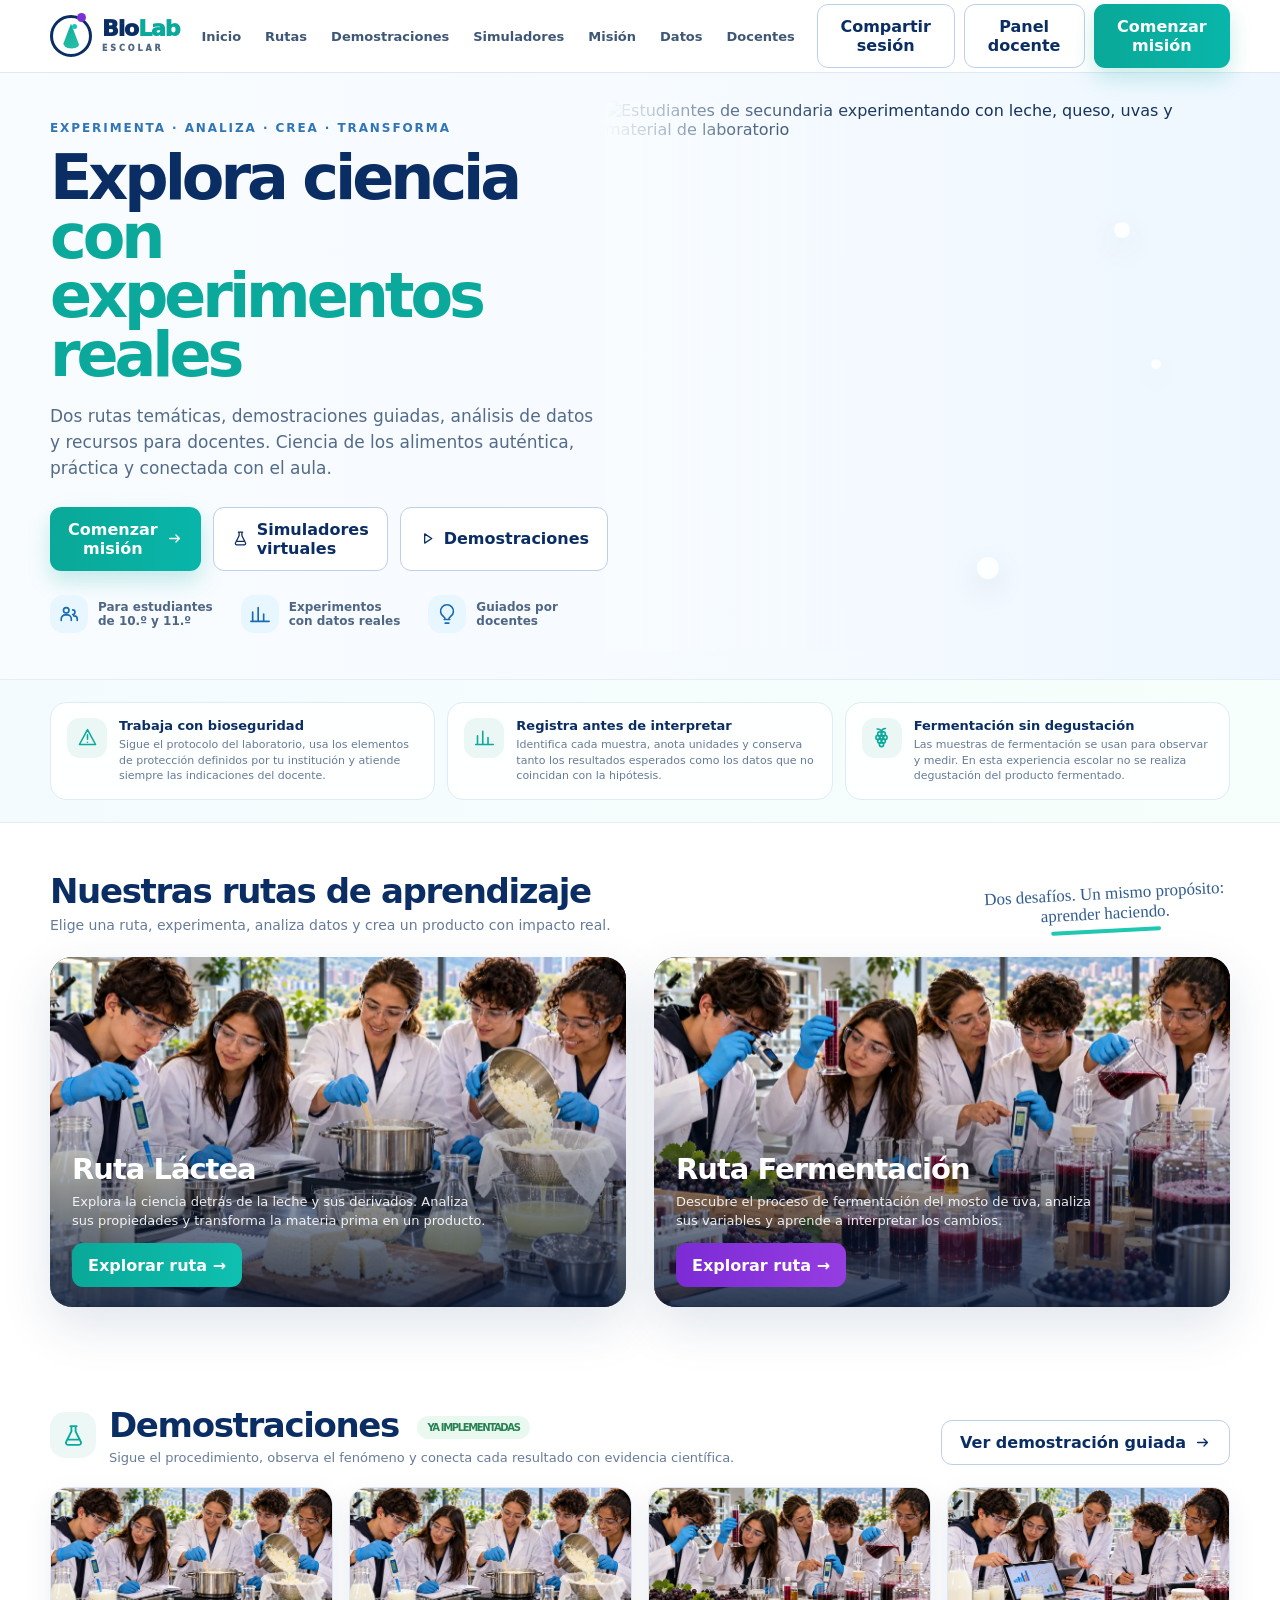
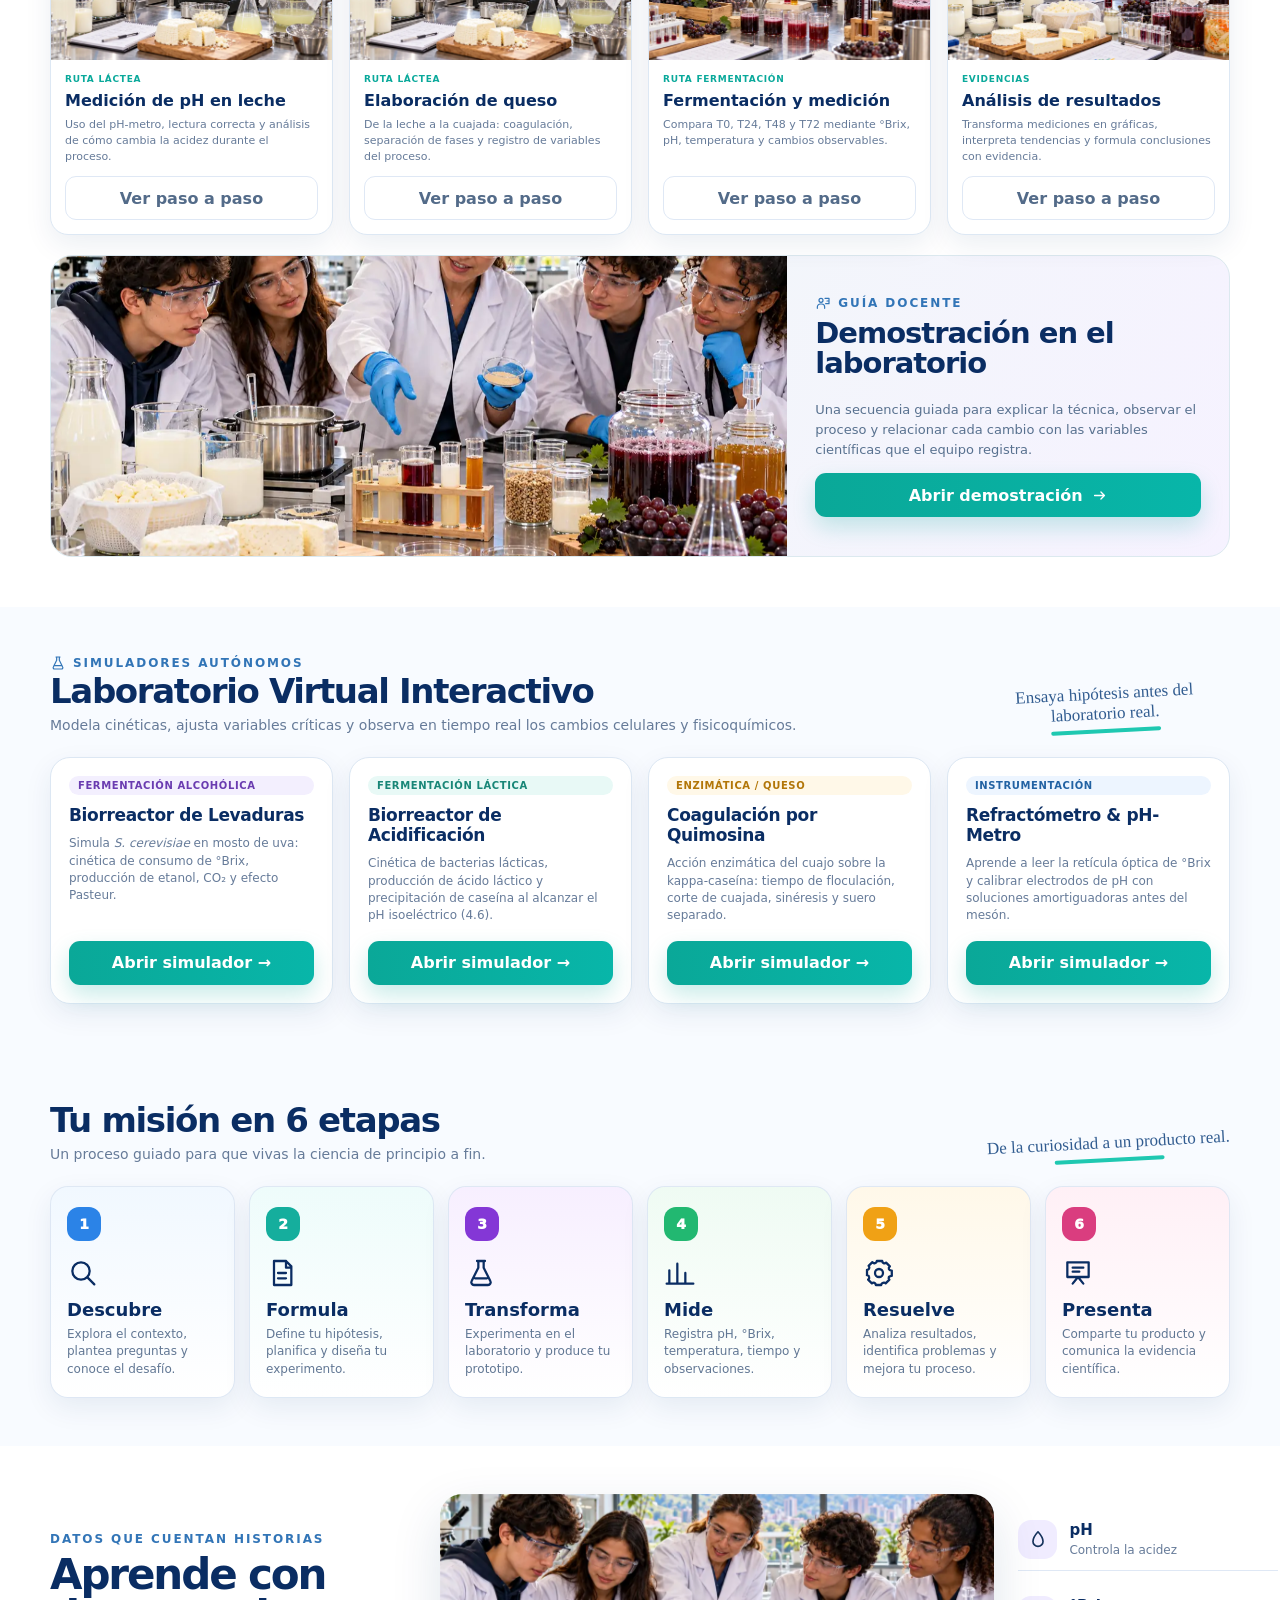
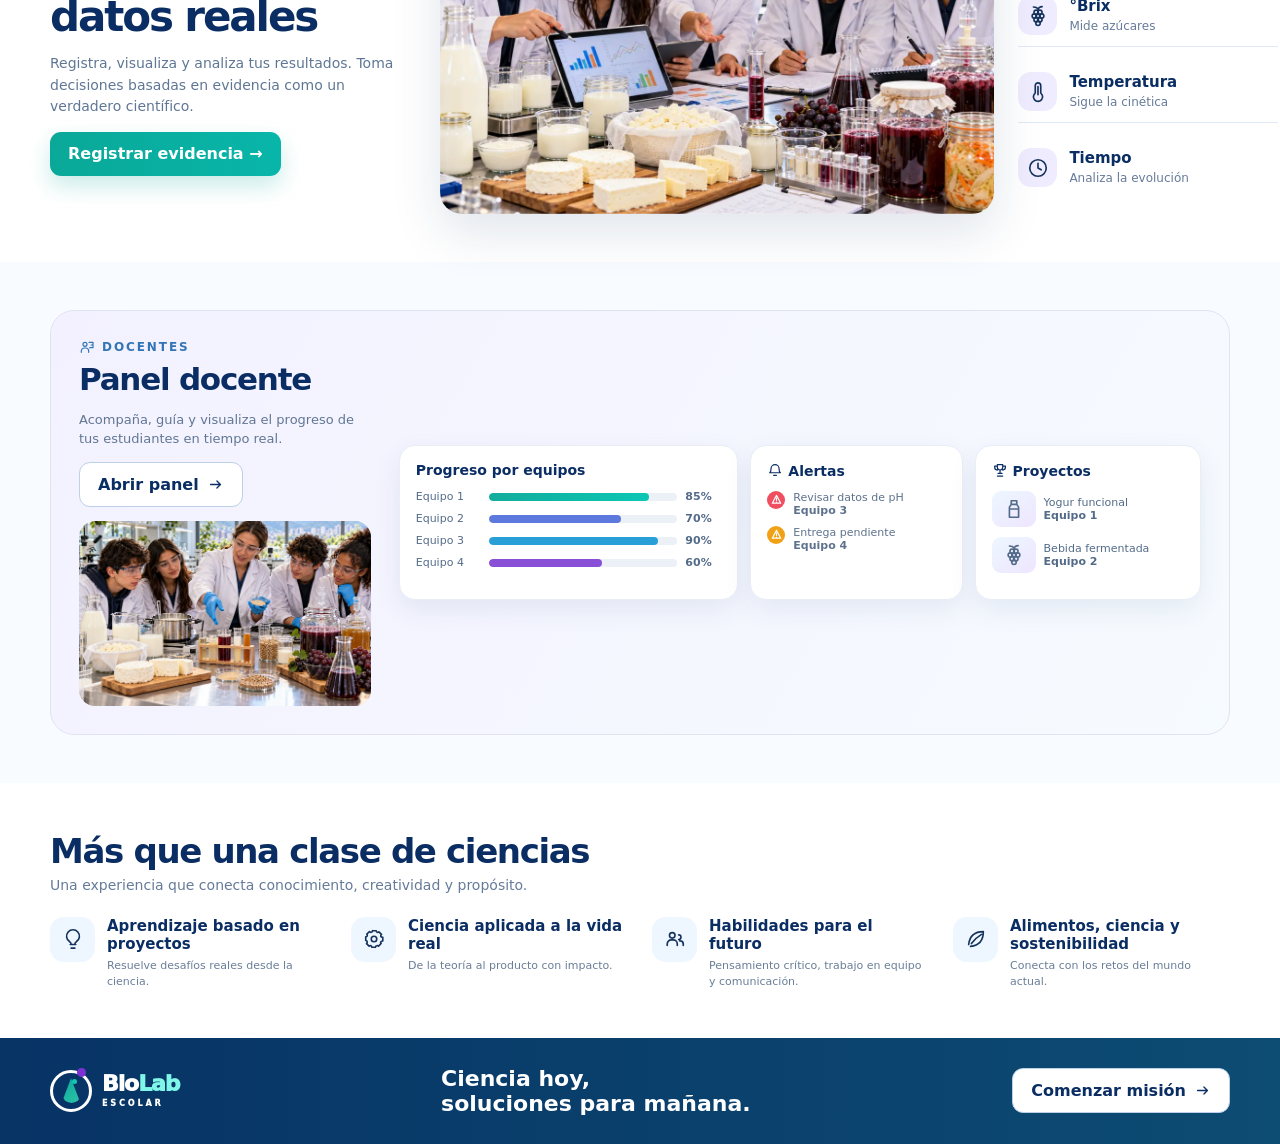
==== index.html @ ca744c04 "fix(reliability): add offline-first fallback, dynamic sync config, and relative asset paths" ====
<!doctype html><html lang="es"><head><meta charset="utf-8" /><meta name="viewport" content="width=device-width,initial-scale=1,viewport-fit=cover" /><meta name="theme-color" content="#ffffff" /><title>BioLab Escolar</title><meta name="description" content="Laboratorio escolar interactivo de ciencia de alimentos para estudiantes de 10.º y 11.º: experimenta, mide, interpreta y presenta evidencia científica."><link rel="canonical" href="https://biolab-xi.vercel.app/"><meta property="og:title" content="BioLab Escolar"><meta property="og:description" content="Convierte ciencia en producto con rutas prácticas de transformación láctea y fermentación."><meta property="og:type" content="website"><meta property="og:url" content="https://biolab-xi.vercel.app/"><meta name="apple-mobile-web-app-capable" content="yes" /><meta name="apple-mobile-web-app-status-bar-style" content="default" /><meta name="apple-mobile-web-app-title" content="BioLab Escolar" /><link rel="icon" type="image/svg+xml" href="[data-uri]" /><style>:root{--navy:#0a2d63;--blue:#1f7eea;--teal:#0aa99b;--teal2:#14c6b7;--purple:#7b32d5;--purple2:#9c4dea;--green:#1fb875;--yellow:#f2a900;--coral:#f45e69;--pink:#df3d82;--ink:#15335c;--muted:#667b99;--line:#dfe8f5;--bg:#f8fbff;--white:#fff;--shadow:0 18px 50px rgba(17,54,99,.13);--soft:0 10px 28px rgba(17,54,99,.08);}*{box-sizing:border-box}html{scroll-behavior:smooth;background:#fff}body{margin:0;font-family:Inter,ui-sans-serif,system-ui,-apple-system,BlinkMacSystemFont,"Segoe UI",sans-serif;color:var(--ink);background:#fff}button,input,textarea,select{font:inherit}button,a{cursor:pointer}.wrap{width:min(1180px,calc(100% - 34px));margin:auto}.hidden{display:none!important}.header{position:sticky;top:0;z-index:50;background:rgba(255,255,255,.93);backdrop-filter:blur(18px);border-bottom:1px solid rgba(220,231,244,.9)}.headerin{height:72px;display:flex;align-items:center;justify-content:space-between;gap:22px}.brand{display:flex;align-items:center;gap:10px;text-decoration:none}.mark{width:42px;height:42px;border-radius:50%;border:3px solid var(--navy);position:relative;display:grid;place-items:center;background:#fff}.mark:before{content:"";width:19px;height:25px;border-radius:0 0 12px 12px;background:linear-gradient(145deg,var(--teal),#2ec2a7);clip-path:polygon(50% 0,100% 100%,0 100%)}.mark:after{content:"";position:absolute;width:9px;height:9px;border-radius:50%;background:var(--purple);top:-5px;right:3px;box-shadow:-7px 9px 0 -2px var(--teal2)}.brandtext{line-height:.92;font-weight:950;letter-spacing:-.05em;font-size:22px;color:var(--navy)}.brandtext span{color:var(--teal)}.brandtext small{display:block;letter-spacing:.36em;font-size:8px;margin-top:6px;color:#506784}.nav{display:flex;align-items:center;gap:24px}.nav a{font-size:13px;text-decoration:none;color:#3f5776;font-weight:750}.nav a:hover{color:var(--teal)}.actions{display:flex;gap:9px}.btn{border:0;border-radius:11px;padding:12px 18px;font-weight:850;text-decoration:none;display:inline-flex;align-items:center;justify-content:center;gap:8px}.btn.outline{background:#fff;border:1.5px solid #bcd0e8;color:var(--navy)}.btn.primary{background:linear-gradient(90deg,#0aa898,#08b6a9);color:#fff;box-shadow:0 10px 22px rgba(10,169,155,.22)}.menuBtn{display:none;border:1px solid var(--line);background:#fff;border-radius:11px;padding:10px 12px}.hero{position:relative;overflow:hidden;background:linear-gradient(90deg,#f8fcff 0%,#f7fbff 48%,#eef7ff 100%)}.heroGrid{min-height:550px;display:grid;grid-template-columns:47% 53%;align-items:center}.heroCopy{padding:48px 0 46px;position:relative;z-index:3}.eyebrow{color:#3275b7;font-size:12px;letter-spacing:.16em;font-weight:900}.hero h1{font-size:62px;line-height:.95;margin:14px 0 18px;letter-spacing:-.065em;color:var(--navy);max-width:580px}.hero h1 span{display:block;color:var(--teal)}.hero p{font-size:17px;line-height:1.55;color:#536b89;max-width:590px}.heroButtons{display:flex;gap:12px;margin:25px 0 24px}.heroMeta{display:grid;grid-template-columns:repeat(3,max-content);gap:28px}.meta{display:flex;gap:10px;align-items:center;font-size:12px;color:#4f6684;font-weight:750}.metaIcon{width:38px;height:38px;border-radius:13px;background:#e8f7ff;display:grid;place-items:center;font-size:19px;color:#176ab3}.heroMedia{height:550px;position:relative;overflow:hidden}.heroMedia img{position:absolute;inset:0;width:100%;height:100%;object-fit:cover;object-position:center;animation:heroDrift 10s ease-in-out infinite alternate;will-change:transform}.heroMedia:after{content:"";position:absolute;inset:0;background:linear-gradient(90deg,#f8fcff 0%,rgba(248,252,255,.32) 20%,rgba(248,252,255,0) 45%)}.heroFloat{position:absolute;border-radius:50%;background:rgba(255,255,255,.78);box-shadow:0 10px 30px rgba(10,55,95,.12);animation:float 4.5s ease-in-out infinite}.hf1{width:16px;height:16px;right:16%;top:22%}.hf2{width:10px;height:10px;right:11%;top:47%;animation-delay:-1.8s}.hf3{width:22px;height:22px;right:37%;bottom:13%;animation-delay:-3s}@keyframes heroDrift{from{transform:scale(1.015) translate3d(0,0,0)}to{transform:scale(1.06) translate3d(-1.3%,.6%,0)}}@keyframes float{0%,100%{transform:translateY(0)}50%{transform:translateY(-12px)}}.section{padding:48px 0}.section.alt{background:#f8fbff}.sectionHead{display:flex;align-items:flex-end;justify-content:space-between;gap:20px;margin-bottom:24px}.sectionHead h2{font-size:34px;letter-spacing:-.04em;margin:0;color:var(--navy)}.sectionHead p{margin:6px 0 0;color:var(--muted);font-size:14px}.scribble{font-family:"Comic Sans MS",cursive;font-size:17px;transform:rotate(-3deg);color:#315c90;max-width:250px;text-align:center}.scribble:after{content:"";display:block;width:110px;height:4px;background:#1fc8b1;border-radius:5px;margin:5px auto 0}.routes{display:grid;grid-template-columns:1fr 1fr;gap:28px}.routeCard{position:relative;min-height:350px;border-radius:22px;overflow:hidden;box-shadow:var(--shadow);background:#111}.routeCard img{position:absolute;inset:0;width:100%;height:100%;object-fit:cover;transition:transform .7s ease}.routeCard:hover img{transform:scale(1.045)}.routeShade{position:absolute;inset:0;background:linear-gradient(180deg,rgba(0,0,0,0) 35%,rgba(4,22,52,.84) 100%)}.routeContent{position:absolute;left:22px;right:22px;bottom:20px;color:#fff}.routeContent h3{font-size:29px;margin:0 0 7px;letter-spacing:-.035em}.routeContent p{font-size:13px;line-height:1.45;max-width:420px;margin:0 0 13px;color:rgba(255,255,255,.9)}.routeContent .btn{padding:10px 16px}.routeCard.purple .btn{background:linear-gradient(90deg,#7c2bd5,#953de1);color:#fff}.routeCard.teal .btn{background:linear-gradient(90deg,#0aa898,#0fc0b0);color:#fff}.steps{display:grid;grid-template-columns:repeat(6,1fr);gap:14px}.step{border-radius:18px;padding:20px 16px 19px;min-height:180px;box-shadow:var(--soft);position:relative;overflow:hidden;border:1px solid rgba(220,230,243,.9);transition:transform .25s ease}.step:hover{transform:translateY(-5px)}.stepNum{width:34px;height:34px;border-radius:12px;color:#fff;display:grid;place-items:center;font-weight:950;font-size:14px}.stepIcon{font-size:31px;margin:15px 0 9px}.step h3{margin:0 0 6px;font-size:18px;color:var(--navy)}.step p{margin:0;color:#617794;font-size:12px;line-height:1.45}.s1{background:linear-gradient(180deg,#f1f8ff,#fff)}.s1 .stepNum{background:#2b83e7}.s2{background:linear-gradient(180deg,#eefcfb,#fff)}.s2 .stepNum{background:#15ae9d}.s3{background:linear-gradient(180deg,#f7efff,#fff)}.s3 .stepNum{background:#8437d6}.s4{background:linear-gradient(180deg,#effbf3,#fff)}.s4 .stepNum{background:#22b871}.s5{background:linear-gradient(180deg,#fff8e9,#fff)}.s5 .stepNum{background:#f0a115}.s6{background:linear-gradient(180deg,#fff0f6,#fff)}.s6 .stepNum{background:#da3d7f}.dataGrid{display:grid;grid-template-columns:31% 47% 22%;gap:24px;align-items:center}.dataCopy h2{font-size:42px;line-height:1;letter-spacing:-.05em;margin:8px 0 15px;color:var(--navy)}.dataCopy p{font-size:14px;line-height:1.55;color:#5f7795}.dataImg{position:relative;border-radius:22px;overflow:hidden;min-height:320px;box-shadow:var(--shadow)}.dataImg img{width:100%;height:100%;position:absolute;inset:0;object-fit:cover;animation:dataPan 9s ease-in-out infinite alternate}@keyframes dataPan{from{transform:scale(1.02)}to{transform:scale(1.07) translateX(-1%)}}.dataList{display:grid;gap:14px}.dataItem{display:flex;gap:12px;align-items:center;padding:11px 0;border-bottom:1px solid var(--line)}.dataItem:last-child{border:0}.di{width:39px;height:39px;border-radius:13px;background:#f0ecff;display:grid;place-items:center;font-size:19px}.dataItem strong{display:block;color:var(--navy);font-size:15px}.dataItem span{font-size:12px;color:var(--muted)}.teacher{background:linear-gradient(120deg,#f3f1ff,#f6fbff);border:1px solid #e2e3f2;border-radius:24px;padding:28px;display:grid;grid-template-columns:26% 1fr;gap:28px;align-items:center}.teacherCopy h2{font-size:31px;margin:6px 0 8px;color:var(--navy);letter-spacing:-.04em}.teacherCopy p{font-size:13px;color:#617794;line-height:1.5}.dash{display:grid;grid-template-columns:1.2fr .75fr .8fr;gap:12px}.dashCard{background:#fff;border-radius:16px;padding:16px;box-shadow:var(--soft);border:1px solid #e9eef6}.dashCard h4{margin:0 0 12px;color:var(--navy);font-size:14px}.teamMini{display:grid;grid-template-columns:65px 1fr 36px;align-items:center;gap:8px;margin:9px 0;font-size:11px;color:#536b89}.bar{height:8px;background:#ecf1f7;border-radius:999px;overflow:hidden}.bar i{display:block;height:100%;border-radius:999px;background:linear-gradient(90deg,#12ac9c,#0cc7b4)}.alertMini{display:flex;gap:8px;font-size:11px;color:#5e728d;margin:9px 0}.projectMini{display:flex;gap:8px;align-items:center;margin:10px 0;font-size:11px;color:#536b89}.thumb{width:44px;height:36px;border-radius:9px;background:linear-gradient(145deg,#edf7ff,#eee5ff);display:grid;place-items:center;font-size:20px}.benefits{display:grid;grid-template-columns:repeat(4,1fr);gap:24px}.benefit{display:flex;gap:12px;align-items:flex-start}.benefitIcon{width:45px;height:45px;border-radius:14px;background:#eef7ff;display:grid;place-items:center;font-size:23px;flex:none}.benefit h3{font-size:15px;margin:0 0 5px;color:var(--navy)}.benefit p{font-size:11px;line-height:1.45;color:#6a7e98;margin:0}.footer{background:linear-gradient(90deg,#073365,#0d4c73);color:#fff;padding:28px 0}.footerin{display:flex;align-items:center;justify-content:space-between;gap:20px}.footer .brandtext,.footer .brandtext small{color:#fff}.footerTag{font-size:22px;font-weight:850}.mobilePreview{display:none}/* interactive lab drawer */.drawer{position:fixed;inset:0;z-index:90;background:rgba(6,26,55,.54);display:none;align-items:flex-end;justify-content:center;padding:20px}.drawer.open{display:flex}.drawerPanel{width:min(650px,100%);max-height:88vh;overflow:auto;background:#fff;border-radius:26px 26px 18px 18px;padding:22px;box-shadow:0 30px 80px rgba(0,0,0,.24);animation:slide .25s ease}@keyframes slide{from{transform:translateY(30px);opacity:.4}to{transform:none;opacity:1}}.drawerHead{display:flex;justify-content:space-between;align-items:center;gap:12px}.close{border:0;background:#eef4fa;width:38px;height:38px;border-radius:12px;font-size:18px}.drawer h3{font-size:26px;margin:0;color:var(--navy)}.missionGrid{display:grid;grid-template-columns:1fr 1fr;gap:10px;margin-top:16px}.missionTile{padding:15px;border-radius:16px;background:#f7faff;border:1px solid var(--line);text-align:left}.missionTile strong{display:block;color:var(--navy);font-size:14px}.missionTile span{font-size:11px;color:var(--muted)}.formGrid{display:grid;grid-template-columns:1fr 1fr;gap:10px}.field{display:grid;gap:6px}.field label{font-size:11px;font-weight:850;color:#506986}.field input,.field textarea{width:100%;border:1px solid #dbe6f3;border-radius:12px;padding:12px;font-size:16px}.field textarea{min-height:84px;resize:vertical}.chart{height:170px;margin-top:14px;border-radius:16px;background:linear-gradient(180deg,#f8fbff,#eef7ff);position:relative;overflow:hidden}.chart svg{width:100%;height:100%}.notice{margin-top:12px;padding:12px 14px;border-radius:13px;background:#eefaf6;color:#28755e;font-size:12px;font-weight:750}@media(max-width:900px){.wrap{width:min(100% - 24px,760px)}.nav,.actions .outline{display:none}.menuBtn{display:block}.headerin{height:64px}.heroGrid{display:block}.heroCopy{padding:34px 0 24px}.hero h1{font-size:45px}.hero p{font-size:14px}.heroMeta{grid-template-columns:1fr 1fr;gap:10px 18px}.heroMedia{height:310px;margin:0 -12px}.heroMedia:after{background:linear-gradient(180deg,#fff 0%,rgba(255,255,255,0) 24%)}.section{padding:34px 0}.sectionHead{align-items:flex-start}.sectionHead h2{font-size:29px}.scribble{display:none}.routes{grid-template-columns:1fr}.routeCard{min-height:330px}.steps{grid-template-columns:1fr 1fr}.dataGrid{grid-template-columns:1fr}.dataCopy h2{font-size:35px}.dataImg{min-height:260px}.dataList{grid-template-columns:1fr 1fr}.teacher{grid-template-columns:1fr;padding:20px}.dash{grid-template-columns:1fr}.benefits{grid-template-columns:1fr 1fr}.footerin{align-items:flex-start;flex-direction:column}.mobilePreview{display:block}}@media(max-width:520px){.wrap{width:min(100% - 20px,460px)}.brandtext{font-size:19px}.mark{width:38px;height:38px}.hero h1{font-size:40px}.heroButtons{display:grid}.heroMeta{grid-template-columns:1fr}.meta{font-size:11px}.heroMedia{height:280px}.sectionHead h2{font-size:27px}.routeCard{min-height:300px}.steps{gap:10px}.step{min-height:160px;padding:15px 12px}.step h3{font-size:16px}.dataList{grid-template-columns:1fr}.benefits{grid-template-columns:1fr}.missionGrid,.formGrid{grid-template-columns:1fr}}@media(prefers-reduced-motion:reduce){*{scroll-behavior:auto!important}.heroMedia img,.dataImg img,.heroFloat{animation:none!important}.routeCard img,.step{transition:none!important}}.uiIcon{width:1.15em;height:1.15em;display:inline-block;vertical-align:-.18em;fill:none;stroke:currentColor;stroke-width:1.8;stroke-linecap:round;stroke-linejoin:round;flex:none}.metaIcon .uiIcon,.di .uiIcon,.benefitIcon .uiIcon,.thumb .uiIcon{width:22px;height:22px}.stepIcon{display:flex;align-items:center;height:34px;margin:15px 0 9px;color:var(--navy)}.stepIcon .uiIcon{width:32px;height:32px;stroke-width:1.7}.eyebrow.iconLabel{display:flex;align-items:center;gap:7px}.eyebrow.iconLabel .uiIcon{width:16px;height:16px}.menuBtn .uiIcon,.close .uiIcon{width:20px;height:20px}.btn .uiIcon{width:17px;height:17px}.alertDot{width:18px;height:18px;border-radius:50%;display:grid;place-items:center;color:#fff;flex:none}.alertDot.red{background:#ef4f5f}.alertDot.orange{background:#f0a115}.alertDot .uiIcon{width:11px;height:11px;stroke-width:2.5}/* ===== BioLab MVP v0.4: experiencia funcional ===== */.missionProgress{margin:14px 0 18px}.missionProgressTop{display:flex;align-items:center;justify-content:space-between;gap:12px;font-size:12px;color:var(--muted);font-weight:800}.missionProgressBar{height:10px;background:#edf3f9;border-radius:999px;overflow:hidden;margin-top:8px}.missionProgressBar i{display:block;height:100%;border-radius:999px;background:linear-gradient(90deg,var(--teal),var(--purple));transition:width .35s ease}.studentSummary{display:grid;grid-template-columns:repeat(3,1fr);gap:10px;margin:12px 0}.studentStat{padding:12px;border:1px solid var(--line);border-radius:14px;background:#fbfdff}.studentStat small{display:block;color:var(--muted);font-size:10px;font-weight:800;text-transform:uppercase;letter-spacing:.08em}.studentStat strong{display:block;color:var(--navy);font-size:19px;margin-top:3px}.screenLead{font-size:13px;line-height:1.5;color:var(--muted);margin:8px 0 14px}.choiceList{display:grid;gap:9px;margin-top:12px}.choiceBtn{display:flex;align-items:flex-start;gap:10px;width:100%;padding:13px 14px;text-align:left;border:1px solid #dce7f3;background:#fff;border-radius:14px;color:#38526f;font-weight:720;line-height:1.35}.choiceBtn:hover,.choiceBtn:focus{border-color:#80cfc5;box-shadow:0 0 0 3px rgba(10,169,155,.09);outline:none}.choiceBtn.correct{border-color:#77ccb4;background:#eefaf6;color:#1d725a}.choiceBtn.wrong{border-color:#f2a2aa;background:#fff5f6;color:#a7414d}.choiceLetter{width:28px;height:28px;flex:0 0 28px;border-radius:9px;background:#edf4fb;color:var(--navy);display:grid;place-items:center;font-size:12px;font-weight:950}.missionTile.done{border-color:#7ad1ba;background:#effbf7}.missionTile.active{outline:3px solid rgba(10,169,155,.25);border-color:var(--teal)}.missionTile.locked{opacity:.58}.checkpoint{padding:14px;border-radius:15px;background:#f8fbff;border:1px solid var(--line);margin:12px 0}.checkpoint h4{margin:0 0 6px;color:var(--navy);font-size:14px}.checkpoint p{margin:0;color:var(--muted);font-size:12px;line-height:1.45}.miniChecklist{display:grid;gap:9px;margin:13px 0}.checkRow{display:flex;align-items:flex-start;gap:10px;padding:11px 12px;border:1px solid var(--line);border-radius:13px;background:#fff;font-size:12px;color:#506986}.checkRow input{width:18px;height:18px;margin:0;accent-color:var(--teal)}.field select{width:100%;border:1px solid #dbe6f3;border-radius:12px;padding:12px;background:#fff;font-size:16px}.field input:focus,.field textarea:focus,.field select:focus{outline:3px solid rgba(10,169,155,.12);border-color:#78c9c0}.tableWrap{overflow:auto;margin-top:12px;border:1px solid var(--line);border-radius:15px}.dataTable{width:100%;border-collapse:collapse;min-width:540px;background:#fff}.dataTable th,.dataTable td{padding:10px 11px;border-bottom:1px solid #edf2f7;text-align:left;font-size:11px;color:#536b89}.dataTable th{background:#f7faff;color:#31516f;font-weight:900}.dataTable tr:last-child td{border-bottom:0}.pill{display:inline-flex;align-items:center;gap:5px;border-radius:999px;padding:6px 9px;background:#eef8f6;color:#277361;font-size:10px;font-weight:850}.pill.purple{background:#f4effd;color:#6a3cb0}.pill.blue{background:#edf5ff;color:#2a69a9}.resultHero{padding:20px;border-radius:20px;background:linear-gradient(135deg,#eefaf6,#f6f1ff);border:1px solid #dce8ef;text-align:center}.resultHero .score{font-size:48px;line-height:1;font-weight:950;color:var(--navy);letter-spacing:-.05em}.resultHero p{font-size:12px;color:var(--muted)}.badges{display:grid;grid-template-columns:repeat(2,1fr);gap:10px;margin:14px 0}.badgeCard{padding:13px;border:1px solid var(--line);border-radius:15px;background:#fff;display:flex;gap:10px;align-items:center}.badgeIcon{width:40px;height:40px;border-radius:13px;background:#eff8ff;color:#2273bd;display:grid;place-items:center}.badgeIcon.purple{background:#f5efff;color:var(--purple)}.badgeIcon.green{background:#effaf5;color:var(--green)}.badgeIcon.orange{background:#fff7e8;color:#d78a00}.badgeCard strong{font-size:12px;color:var(--navy);display:block}.badgeCard span{font-size:10px;color:var(--muted)}.teacherStats{display:grid;grid-template-columns:repeat(3,1fr);gap:10px;margin:12px 0}.teacherStat{padding:12px;border:1px solid var(--line);border-radius:14px;background:#fff}.teacherStat small{font-size:10px;color:var(--muted);font-weight:800}.teacherStat b{font-size:21px;color:var(--navy);display:block;margin-top:3px}.feedbackBox{margin-top:12px;padding:12px 14px;border-radius:13px;font-size:12px;line-height:1.45}.feedbackBox.ok{background:#eefaf6;color:#24725b}.feedbackBox.warn{background:#fff7eb;color:#8a6016}.feedbackBox.bad{background:#fff2f4;color:#a14350}.drawerActions{display:flex;gap:9px;margin-top:15px;flex-wrap:wrap}.drawerActions .btn{flex:1}.subtleBtn{border:1px solid var(--line);background:#fff;color:#536b89;border-radius:11px;padding:11px 14px;font-weight:800}.xpChip{display:inline-flex;align-items:center;gap:6px;padding:6px 10px;border-radius:999px;background:#f3effe;color:#6a3cb0;font-size:11px;font-weight:900}.routeChip{display:inline-flex;align-items:center;gap:6px;padding:6px 10px;border-radius:999px;background:#edf9f7;color:#277361;font-size:11px;font-weight:900}.emptyState{padding:20px;text-align:center;border:1px dashed #cbd9e8;border-radius:16px;background:#fbfdff;color:var(--muted);font-size:12px}.microLabel{font-size:10px;font-weight:900;letter-spacing:.1em;text-transform:uppercase;color:#5a7594}.postCompare{display:grid;grid-template-columns:1fr auto 1fr;gap:10px;align-items:center;margin:14px 0}.postBox{padding:13px;border:1px solid var(--line);border-radius:14px;text-align:center;background:#fff}.postBox small{font-size:10px;color:var(--muted)}.postBox b{display:block;font-size:23px;color:var(--navy)}@media(max-width:520px){.studentSummary,.teacherStats{grid-template-columns:1fr 1fr}.badges{grid-template-columns:1fr}.drawerActions{display:grid;grid-template-columns:1fr}.postCompare{grid-template-columns:1fr}.postCompare .uiIcon{transform:rotate(90deg)}}/* ===== BioLab v0.5 · aula conectada ===== */.syncChip{display:inline-flex;align-items:center;gap:7px;border:1px solid #dce8f3;background:#fff;border-radius:999px;padding:7px 10px;font-size:10px;font-weight:900;color:#516b88}.syncDot{width:8px;height:8px;border-radius:50%;background:#a7b4c5;box-shadow:0 0 0 4px rgba(167,180,197,.14)}.syncChip.online .syncDot{background:#16b487;box-shadow:0 0 0 4px rgba(22,180,135,.14)}.syncChip.error .syncDot{background:#e66a74;box-shadow:0 0 0 4px rgba(230,106,116,.13)}.syncPanel{padding:15px;border:1px solid var(--line);border-radius:16px;background:linear-gradient(135deg,#f8fcff,#f7f3ff);margin:12px 0}.syncPanel h4{margin:0 0 6px;color:var(--navy);font-size:14px}.syncPanel p{margin:0;color:var(--muted);font-size:11px;line-height:1.45}.syncGrid{display:grid;grid-template-columns:1fr 1fr;gap:10px;margin-top:12px}.syncInfo{padding:11px 12px;border:1px solid #e2eaf3;border-radius:13px;background:#fff}.syncInfo small{display:block;font-size:9px;text-transform:uppercase;letter-spacing:.08em;color:#7890aa;font-weight:900}.syncInfo strong{display:block;margin-top:3px;color:var(--navy);font-size:13px;word-break:break-word}.shareBox{margin-top:12px;padding:12px;border:1px dashed #bcd1e4;border-radius:14px;background:#fff}.shareUrl{display:block;margin-top:6px;padding:10px;border-radius:10px;background:#f4f8fc;color:#31516f;font-size:10px;word-break:break-all}.qrWrap{display:grid;grid-template-columns:150px 1fr;gap:14px;align-items:center;margin-top:12px}.qrWrap img{width:150px;height:150px;border-radius:12px;border:1px solid #e1e8f1;background:#fff;padding:6px}.remoteTeams{display:grid;gap:10px;margin-top:12px}.remoteTeam{padding:13px;border:1px solid var(--line);border-radius:15px;background:#fff}.remoteTeamTop{display:flex;align-items:center;justify-content:space-between;gap:10px}.remoteTeamTop strong{font-size:13px;color:var(--navy)}.remoteTeamTop span{font-size:10px;color:var(--muted)}.remoteTeamMeta{display:flex;gap:7px;flex-wrap:wrap;margin:7px 0}.remoteTeamMeta .pill{padding:5px 8px}.remoteTeam .bar{margin-top:8px}.remoteEmpty{padding:16px;border:1px dashed #cbd9e8;border-radius:14px;color:var(--muted);font-size:11px;text-align:center;background:#fbfdff}.miniSpinner{width:16px;height:16px;border:2px solid #d7e3ef;border-top-color:var(--teal);border-radius:50%;display:inline-block;animation:spin .7s linear infinite}@keyframes spin{to{transform:rotate(360deg)}}@media(max-width:620px){.syncGrid,.qrWrap{grid-template-columns:1fr}.qrWrap img{width:130px;height:130px}.actions #syncBtn{display:none}}/* ===== BioLab v0.7 ===== */
.skipLink{position:fixed;left:12px;top:10px;z-index:120;transform:translateY(-160%);background:var(--navy);color:#fff;padding:10px 14px;border-radius:10px;text-decoration:none;font-weight:850;transition:transform .2s ease}.skipLink:focus{transform:none}.mobileNav{position:fixed;inset:64px 0 auto 0;z-index:70;background:rgba(255,255,255,.98);backdrop-filter:blur(18px);border-bottom:1px solid var(--line);box-shadow:0 18px 34px rgba(17,54,99,.14);padding:14px 18px 18px;display:none}.mobileNav.open{display:block}.mobileNav a,.mobileNav button{width:100%;display:flex;align-items:center;justify-content:space-between;padding:13px 12px;border:0;border-bottom:1px solid #edf2f7;background:transparent;color:var(--navy);text-decoration:none;font-weight:850;text-align:left}.mobileNav .mobileActions{display:grid;grid-template-columns:1fr 1fr;gap:9px;margin-top:12px}.mobileNav .mobileActions button{border:1px solid var(--line);border-radius:12px;justify-content:center}.progressDock{position:fixed;left:50%;bottom:16px;z-index:65;transform:translateX(-50%);width:min(720px,calc(100% - 28px));background:rgba(7,45,99,.96);color:#fff;border:1px solid rgba(255,255,255,.16);border-radius:18px;box-shadow:0 18px 48px rgba(6,26,55,.28);padding:11px 12px 11px 15px;display:flex;align-items:center;gap:13px;backdrop-filter:blur(16px)}.progressDock[hidden]{display:none}.progressDockMain{min-width:0;flex:1}.progressDockTop{display:flex;justify-content:space-between;gap:10px;font-size:11px;font-weight:850}.progressDockTop strong{white-space:nowrap;overflow:hidden;text-overflow:ellipsis}.progressDock .missionProgressBar{height:6px;background:rgba(255,255,255,.18);margin-top:7px}.progressDock .missionProgressBar i{background:linear-gradient(90deg,#6cf2db,#a882ff)}.progressDock .btn{padding:9px 13px;background:#fff;color:var(--navy);font-size:11px;box-shadow:none}.toast{position:fixed;right:18px;bottom:18px;z-index:130;max-width:320px;background:#082e60;color:#fff;padding:12px 14px;border-radius:13px;box-shadow:0 14px 38px rgba(6,26,55,.26);font-size:12px;font-weight:780;opacity:0;transform:translateY(12px);pointer-events:none;transition:.22s ease}.toast.show{opacity:1;transform:none}.teacherKpiGrid{display:grid;grid-template-columns:repeat(4,1fr);gap:9px;margin:12px 0}.teacherKpi{padding:12px;border:1px solid var(--line);border-radius:14px;background:#fff}.teacherKpi small{display:block;color:var(--muted);font-size:9px;font-weight:850;text-transform:uppercase;letter-spacing:.07em}.teacherKpi b{display:block;font-size:20px;color:var(--navy);margin-top:4px}.drawerPanel:focus{outline:none}@media(max-width:900px){.teacherKpiGrid{grid-template-columns:1fr 1fr}.progressDock{bottom:10px}}@media(max-width:520px){.progressDock{align-items:stretch;gap:9px}.progressDock .btn{padding:9px 10px}.progressDockTop{display:block}.progressDockTop span{display:block;margin-top:2px;opacity:.8}}/* ===== BioLab v0.8 ===== */
.adminGrid{display:grid;grid-template-columns:1fr 1fr;gap:10px}.sessionList{display:grid;gap:10px;margin-top:14px}.sessionAdminCard{border:1px solid var(--line);border-radius:16px;padding:14px;background:#fff}.sessionAdminTop{display:flex;justify-content:space-between;gap:12px;align-items:flex-start}.sessionAdminTop strong{color:var(--navy);font-size:14px}.sessionAdminTop span{font-size:10px;color:var(--muted)}.sessionAdminMeta{display:flex;gap:7px;flex-wrap:wrap;margin-top:9px}.sessionAdminActions{display:flex;gap:8px;flex-wrap:wrap;margin-top:11px}.sessionAdminActions button{flex:1;min-width:110px}.statusBadge{display:inline-flex;align-items:center;gap:6px;padding:6px 9px;border-radius:999px;font-size:10px;font-weight:900}.statusBadge.active{background:#eefaf6;color:#24725b}.statusBadge.inactive{background:#f2f4f7;color:#6c7a8d}.adminKeyBox{padding:14px;border-radius:16px;background:linear-gradient(135deg,#f2f7ff,#f5f1ff);border:1px solid #e0e8f4}.adminKeyBox p{margin:6px 0 0;font-size:11px;color:var(--muted);line-height:1.45}.shareActions{display:flex;gap:8px;flex-wrap:wrap;margin-top:12px}.shareActions .btn,.shareActions .subtleBtn{flex:1}.maintenanceBlock{margin-top:14px;padding-top:12px;border-top:1px dashed #d8e4f0}.sessionCodeBig{font-size:28px;font-weight:950;color:var(--navy);letter-spacing:.08em}.offlineNote{font-size:10px;color:var(--muted);margin-top:8px}@media(max-width:620px){.adminGrid{grid-template-columns:1fr}.sessionAdminTop{display:block}.sessionAdminTop .statusBadge{margin-top:8px}.sessionAdminActions{display:grid;grid-template-columns:1fr 1fr}.sessionAdminActions button{min-width:0}}/* ===== BioLab v0.9 ===== */
.metricGrid{display:grid;grid-template-columns:repeat(3,1fr);gap:9px;margin:12px 0}.metricCard{padding:12px;border:1px solid var(--line);border-radius:14px;background:#fff}.metricCard small{display:block;color:var(--muted);font-size:9px;font-weight:850;text-transform:uppercase;letter-spacing:.07em}.metricCard b{display:block;color:var(--navy);font-size:19px;margin-top:4px}.metricCard span{display:block;color:var(--muted);font-size:10px;margin-top:3px}.trendBlock{padding:14px;border:1px solid var(--line);border-radius:16px;background:#fbfdff;margin-top:12px}.trendBlock h4{margin:0 0 5px;color:var(--navy);font-size:14px}.trendBlock p{margin:0;color:var(--muted);font-size:11px;line-height:1.5}.miniCharts{display:grid;grid-template-columns:1fr 1fr;gap:10px;margin-top:12px}.miniChart{border:1px solid var(--line);border-radius:15px;padding:10px;background:#fff}.miniChart strong{font-size:11px;color:var(--navy)}.miniChart svg{display:block;width:100%;height:125px;margin-top:7px}.rowDelete{border:0;background:#fff2f4;color:#a14350;border-radius:8px;padding:6px 8px;font-size:10px;font-weight:850}.scienceNote{padding:12px 14px;border-radius:14px;background:#eef6ff;border:1px solid #d9e8f7;color:#315c82;font-size:11px;line-height:1.5;margin-top:12px}.evidenceSummary{display:grid;gap:9px;margin:14px 0}.evidenceLine{display:flex;justify-content:space-between;gap:14px;padding:10px 12px;border-bottom:1px solid #edf2f7;font-size:11px}.evidenceLine strong{color:var(--navy)}.evidenceLine span{color:var(--muted);text-align:right}.dangerZone{margin-top:14px;padding-top:12px;border-top:1px dashed #e7ccd0}.dangerBtn{border:1px solid #efc3ca;background:#fff;color:#a14350;border-radius:11px;padding:10px 13px;font-weight:850}.validationMsg{margin-top:10px;padding:10px 12px;border-radius:12px;font-size:11px;line-height:1.45}.validationMsg.warn{background:#fff7eb;color:#8a6016}.validationMsg.ok{background:#eefaf6;color:#24725b}@media(max-width:620px){.metricGrid{grid-template-columns:1fr 1fr}.miniCharts{grid-template-columns:1fr}.evidenceLine{display:block}.evidenceLine span{display:block;text-align:left;margin-top:3px}}/* ===== BioLab v0.9 polish ===== */
:where(button,.btn,.subtleBtn,.choiceBtn,.menuBtn,input,select){min-height:44px}.close{width:44px;height:44px}.drawer{padding-bottom:calc(20px + env(safe-area-inset-bottom))}.progressDock{bottom:max(10px,env(safe-area-inset-bottom))}.footer{padding-bottom:calc(28px + env(safe-area-inset-bottom))}.confirmOverlay{position:fixed;inset:0;z-index:145;background:rgba(6,26,55,.58);display:grid;place-items:center;padding:20px}.confirmOverlay[hidden]{display:none}.confirmCard{width:min(420px,100%);background:#fff;border-radius:20px;padding:20px;box-shadow:0 28px 80px rgba(6,26,55,.28);border:1px solid #e3ebf5}.confirmCard h3{margin:0 0 8px;color:var(--navy);font-size:20px}.confirmCard p{margin:0;color:var(--muted);font-size:13px;line-height:1.5}.confirmActions{display:grid;grid-template-columns:1fr 1fr;gap:9px;margin-top:16px}.networkStatus{display:inline-flex;align-items:center;gap:6px;font-size:10px;font-weight:850;color:var(--muted)}.networkStatus i{width:8px;height:8px;border-radius:50%;background:#9aa9ba}.networkStatus.online i{background:#18b47b}@media(max-width:520px){.confirmActions{grid-template-columns:1fr}.drawer{padding-left:10px;padding-right:10px}.drawerPanel{border-radius:22px 22px 14px 14px}}/* ===== BioLab pedagogical closure ===== */
.preflight{padding:22px 0;background:linear-gradient(90deg,#f4fbff,#f6fffb);border-top:1px solid #e4eef7;border-bottom:1px solid #e4eef7}.preflightGrid{display:grid;grid-template-columns:repeat(3,1fr);gap:12px}.preflightItem{display:flex;gap:12px;align-items:flex-start;padding:15px 16px;border-radius:16px;background:rgba(255,255,255,.9);border:1px solid #e1ebf5}.preflightIcon{width:40px;height:40px;border-radius:13px;display:grid;place-items:center;flex:none;background:#eaf7f5;color:var(--teal)}.preflightIcon .uiIcon{width:21px;height:21px}.preflightItem strong{display:block;color:var(--navy);font-size:13px}.preflightItem p{margin:4px 0 0;color:var(--muted);font-size:11px;line-height:1.45}.routeObjective{margin:12px 0 14px;padding:14px 15px;border-radius:15px;background:linear-gradient(135deg,#eef9f7,#f4f1ff);border:1px solid #dde9ef}.routeObjective strong{display:block;color:var(--navy);font-size:12px;margin-bottom:4px}.routeObjective p{margin:0;color:#58718f;font-size:11px;line-height:1.5}.guideTimeline{display:grid;gap:9px;margin-top:12px}.guideRow{display:grid;grid-template-columns:74px 1fr;gap:10px;padding:11px 12px;border:1px solid var(--line);border-radius:13px;background:#fff}.guideRow b{color:var(--teal);font-size:11px}.guideRow span{font-size:11px;color:#58718f;line-height:1.45}.guideChecklist{display:grid;gap:8px;margin-top:10px}.guideCheck{display:flex;gap:9px;align-items:flex-start;font-size:11px;line-height:1.45;color:#58718f}.guideCheck .uiIcon{color:var(--green);margin-top:1px}@media(max-width:760px){.preflightGrid{grid-template-columns:1fr}.preflight{padding:14px 0}.guideRow{grid-template-columns:62px 1fr}}/* ===== BioLab v1 visual + demonstrations ===== */
.heroMedia img,.routeCard img,.dataImg img,.demoCard img,.demoFeature img{image-rendering:auto;backface-visibility:hidden}
.heroMedia img{object-position:center 44%}
.routeCard img{object-position:center}
.demoSection{padding:50px 0;background:#fff}.demoHead{display:flex;align-items:flex-end;justify-content:space-between;gap:18px;margin-bottom:22px}.demoTitleWrap{display:flex;gap:13px;align-items:center}.demoTitleIcon{width:46px;height:46px;border-radius:15px;background:#edf8f6;color:var(--teal);display:grid;place-items:center}.demoTitleIcon .uiIcon{width:25px;height:25px}.demoHead h2{margin:0;color:var(--navy);font-size:34px;letter-spacing:-.04em}.demoHead p{margin:5px 0 0;color:var(--muted);font-size:13px}.demoImplemented{display:inline-flex;align-items:center;gap:6px;padding:6px 10px;border-radius:999px;background:#eaf9ef;color:#278254;font-size:10px;font-weight:900;margin-left:8px;vertical-align:middle}.demoGrid{display:grid;grid-template-columns:repeat(4,1fr);gap:16px}.demoCard{border:1px solid #dde8f4;border-radius:18px;background:#fff;overflow:hidden;box-shadow:var(--soft);transition:.25s ease;display:flex;flex-direction:column}.demoCard:hover{transform:translateY(-4px);box-shadow:var(--shadow)}.demoCardImg{height:172px;overflow:hidden;background:#eaf1f7}.demoCard img{width:100%;height:100%;object-fit:cover;display:block}.demoCardBody{padding:14px;display:flex;flex-direction:column;gap:7px;flex:1}.demoTag{font-size:9px;letter-spacing:.08em;font-weight:900;color:var(--teal);text-transform:uppercase}.demoCard h3{margin:0;color:var(--navy);font-size:16px}.demoCard p{margin:0;color:var(--muted);font-size:11px;line-height:1.45;flex:1}.demoCard button{margin-top:4px;width:100%}.demoFeature{margin-top:20px;border-radius:22px;overflow:hidden;background:linear-gradient(120deg,#effaf6,#f6f2ff);border:1px solid #dce9ef;display:grid;grid-template-columns:1.25fr .75fr;min-height:300px}.demoFeatureMedia{position:relative;min-height:300px}.demoFeatureMedia img{position:absolute;inset:0;width:100%;height:100%;object-fit:cover}.demoFeatureCopy{padding:28px;display:flex;flex-direction:column;justify-content:center}.demoFeatureCopy h3{font-size:29px;line-height:1.02;margin:8px 0;color:var(--navy);letter-spacing:-.035em}.demoFeatureCopy p{font-size:13px;color:#58718f;line-height:1.55}.demoSteps{display:grid;gap:10px;margin-top:12px}.demoStep{display:grid;grid-template-columns:34px 1fr;gap:10px;align-items:start;padding:11px;border:1px solid var(--line);border-radius:13px;background:#fff}.demoStepNum{width:34px;height:34px;border-radius:11px;background:#e9f7f5;color:#238473;font-weight:950;display:grid;place-items:center}.demoStep strong{display:block;color:var(--navy);font-size:12px}.demoStep span{font-size:11px;color:var(--muted);line-height:1.4}.demoVariables{display:flex;flex-wrap:wrap;gap:7px;margin-top:12px}.demoVariable{padding:7px 9px;border-radius:999px;background:#eef5ff;color:#315f92;font-size:10px;font-weight:850}.teacherVisual{margin-top:14px;border-radius:16px;overflow:hidden;height:185px}.teacherVisual img{width:100%;height:100%;object-fit:cover;display:block}
@media(max-width:980px){.demoGrid{grid-template-columns:1fr 1fr}.demoFeature{grid-template-columns:1fr}.demoFeatureMedia{min-height:300px}}@media(max-width:560px){.demoHead{display:block}.demoHead .btn{margin-top:12px}.demoGrid{grid-template-columns:1fr}.demoCardImg{height:220px}.demoFeatureMedia{min-height:240px}.demoFeatureCopy{padding:20px}.demoFeatureCopy h3{font-size:24px}}
/* ===== BioLab Simulators Suite v1.1 ===== */
.simGrid{display:grid;grid-template-columns:repeat(4,1fr);gap:16px;margin-top:20px}
.simCard{border:1px solid #dce7f3;border-radius:20px;background:#fff;padding:18px;display:flex;flex-direction:column;gap:10px;box-shadow:var(--soft);transition:.25s ease}
.simCard:hover{transform:translateY(-4px);box-shadow:var(--shadow)}
.simBadge{display:inline-flex;align-items:center;gap:6px;padding:4px 9px;border-radius:999px;font-size:10px;font-weight:900;text-transform:uppercase;letter-spacing:.06em}
.simBadge.purple{background:#f3effe;color:#6a3cb0}
.simBadge.teal{background:#e8f9f6;color:#188677}
.simBadge.amber{background:#fff8e8;color:#b27608}
.simBadge.blue{background:#edf5ff;color:#2262a3}
.simCard h3{margin:0;font-size:17px;color:var(--navy);letter-spacing:-.02em}
.simCard p{margin:0;font-size:12px;color:var(--muted);line-height:1.45;flex:1}
.simCard .btn{width:100%;margin-top:6px}
.simControlsBox{background:#f8fbff;border:1px solid #dce7f3;border-radius:18px;padding:16px;display:grid;gap:14px;margin-top:14px}
.simControlRow{display:grid;gap:6px}
.simControlHead{display:flex;justify-content:space-between;align-items:center;font-size:12px;font-weight:850;color:var(--navy)}
.simValChip{font-family:ui-monospace,monospace;font-size:12px;padding:3px 7px;border-radius:7px;background:#fff;border:1px solid #d4e2f2;color:#1d6fa5}
.simRange{width:100%;height:8px;border-radius:5px;accent-color:var(--teal);cursor:pointer}
.simReactorView{background:linear-gradient(180deg,#f3f8fd,#ebf3fb);border:1px solid #d6e4f3;border-radius:18px;padding:16px;display:grid;grid-template-columns:140px 1fr;gap:16px;align-items:center;margin-top:14px}
.vesselGraphic{width:140px;height:190px;background:#fff;border-radius:18px;border:2px solid #cad9ea;position:relative;overflow:hidden;display:flex;flex-direction:column;justify-content:flex-end;align-items:center}
.airlockStem{width:8px;height:24px;background:#b3c8de;position:absolute;top:0;left:66px;z-index:2}
.airlockBulb{width:22px;height:26px;border-radius:50%;background:#e3edf8;border:2px solid #a3bdd8;position:absolute;top:14px;left:59px;display:grid;place-items:center;z-index:3}
.bubbleDot{width:7px;height:7px;border-radius:50%;background:#0aa99b;opacity:0;transition:opacity .2s ease}
.liquidLayer{width:100%;height:120px;position:relative;overflow:hidden;transition:background-color .4s ease,height .4s ease}
.simMetricsGrid{display:grid;grid-template-columns:1fr 1fr;gap:9px}
.simMetricCard{padding:10px 12px;border:1px solid #dce7f3;border-radius:14px;background:#fff}
.simMetricCard small{display:block;font-size:10px;text-transform:uppercase;color:var(--muted);font-weight:850}
.simMetricCard strong{display:block;font-size:17px;color:var(--navy);font-family:ui-monospace,monospace;margin-top:2px}
.simChartBox{background:#fff;border:1px solid #dce7f3;border-radius:18px;padding:14px;margin-top:14px}
.simChartBox h4{margin:0 0 8px;font-size:13px;color:var(--navy);display:flex;justify-content:space-between;align-items:center}
.simLegend{display:flex;gap:12px;font-size:10px;font-weight:800}
.simLegend span{display:inline-flex;align-items:center;gap:4px}
.simDot{width:8px;height:8px;border-radius:50%}
.refractometerLens{width:220px;height:220px;border-radius:50%;border:8px solid #1a3556;margin:auto;position:relative;overflow:hidden;box-shadow:inset 0 0 25px rgba(0,0,0,.4);background:#fff}
.refractometerBlue{position:absolute;top:0;left:0;right:0;background:linear-gradient(180deg,#1e6bb8,#2a85dc);border-bottom:2px solid #fff;transition:height .35s ease}
.refractometerScale{position:absolute;inset:0;pointer-events:none;display:flex;flex-direction:column;justify-content:space-between;padding:16px 0;align-items:center;font-family:ui-monospace,monospace;font-size:10px;font-weight:900;color:#fff;text-shadow:0 1px 2px rgba(0,0,0,.7)}
.curdCutGrid{display:grid;grid-template-columns:repeat(5,1fr);grid-template-rows:repeat(5,1fr);position:absolute;inset:0;opacity:0;transition:opacity .3s ease;pointer-events:none}
.curdCell{border:1px dashed rgba(180,140,50,.6);background:rgba(255,245,210,.7)}
@media(max-width:980px){.simGrid{grid-template-columns:1fr 1fr}.simReactorView{grid-template-columns:1fr}}
@media(max-width:600px){.simGrid{grid-template-columns:1fr}}


:focus-visible{outline:2.5px solid var(--teal);outline-offset:2px}
.choiceBtn:focus-visible{box-shadow:0 0 0 3px rgba(10,169,155,.25)}

</style><link rel="manifest" href="manifest.webmanifest" /></head><body><a class="skipLink" href="#inicio">Ir al contenido principal</a><svg class="svg-sprite" aria-hidden="true" width="0" height="0" style="position:absolute;width:0;height:0;overflow:hidden"><defs><symbol id="icon-menu" viewBox="0 0 24 24"><path d="M4 7h16M4 12h16M4 17h16"/></symbol><symbol id="icon-play" viewBox="0 0 24 24"><path d="M8 5.5v13l10-6.5z"/></symbol><symbol id="icon-users" viewBox="0 0 24 24"><circle cx="9" cy="8" r="3"/><path d="M3.5 19v-1.5A4.5 4.5 0 0 1 8 13h2a4.5 4.5 0 0 1 4.5 4.5V19M16 7.5a2.5 2.5 0 1 1 0 5M17 14h.5a3.5 3.5 0 0 1 3.5 3.5V19"/></symbol><symbol id="icon-chart" viewBox="0 0 24 24"><path d="M4 20V10M10 20V5M16 20v-8M22 20H2"/></symbol><symbol id="icon-bulb" viewBox="0 0 24 24"><path d="M9 18h6M10 22h4M8.2 14.8A7 7 0 1 1 15.8 14.8C14.7 15.6 14 16.7 14 18h-4c0-1.3-.7-2.4-1.8-3.2z"/></symbol><symbol id="icon-search" viewBox="0 0 24 24"><circle cx="10.5" cy="10.5" r="6.5"/><path d="m15.5 15.5 5 5"/></symbol><symbol id="icon-note" viewBox="0 0 24 24"><path d="M6 3h9l4 4v14H6zM15 3v5h4M9 12h6M9 16h6"/></symbol><symbol id="icon-flask" viewBox="0 0 24 24"><path d="M9 3h6M10 3v5L5 18a2 2 0 0 0 1.8 3h10.4A2 2 0 0 0 19 18L14 8V3M7.5 16h9"/></symbol><symbol id="icon-settings" viewBox="0 0 24 24"><circle cx="12" cy="12" r="3"/><path d="M19.4 15a1.7 1.7 0 0 0 .34 1.88l.06.06-2.83 2.83-.06-.06A1.7 1.7 0 0 0 15 19.4a1.7 1.7 0 0 0-1 .6 1.7 1.7 0 0 0-.4 1.1V21h-4v-.1A1.7 1.7 0 0 0 8.6 19.4a1.7 1.7 0 0 0-1.88.34l-.06.06-2.83-2.83.06-.06A1.7 1.7 0 0 0 4.6 15a1.7 1.7 0 0 0-.6-1 1.7 1.7 0 0 0-1.1-.4H3v-4h.1A1.7 1.7 0 0 0 4.6 8.6a1.7 1.7 0 0 0-.34-1.88l-.06-.06 2.83-2.83.06.06A1.7 1.7 0 0 0 9 4.6a1.7 1.7 0 0 0 1-.6 1.7 1.7 0 0 0 .4-1.1V3h4v.1A1.7 1.7 0 0 0 15.4 4.6a1.7 1.7 0 0 0 1.88-.34l.06-.06 2.83 2.83-.06.06A1.7 1.7 0 0 0 19.4 9c.2.37.53.7 1 .93.34.17.71.26 1.1.27h.1v4h-.1c-.39.01-.76.1-1.1.27-.47.23-.8.56-1 .93z"/></symbol><symbol id="icon-present" viewBox="0 0 24 24"><path d="M4 4h16v11H4zM8 20l4-5 4 5M8 8h8M8 11h5"/></symbol><symbol id="icon-drop" viewBox="0 0 24 24"><path d="M12 3S6.5 9.1 6.5 13.5a5.5 5.5 0 1 0 11 0C17.5 9.1 12 3 12 3z"/></symbol><symbol id="icon-grape" viewBox="0 0 24 24"><circle cx="10" cy="8" r="2.4"/><circle cx="14" cy="8" r="2.4"/><circle cx="8" cy="12" r="2.4"/><circle cx="12" cy="12" r="2.4"/><circle cx="16" cy="12" r="2.4"/><circle cx="10" cy="16" r="2.4"/><circle cx="14" cy="16" r="2.4"/><circle cx="12" cy="20" r="2.4"/><path d="M12 5c.6-2.1 2.1-3.2 4.5-3.2M12.5 4.5C10.8 2.8 9 2.1 7 2.2"/></symbol><symbol id="icon-thermo" viewBox="0 0 24 24"><path d="M9 5a3 3 0 0 1 6 0v8.2a5 5 0 1 1-6 0zM12 6v9"/></symbol><symbol id="icon-clock" viewBox="0 0 24 24"><circle cx="12" cy="12" r="9"/><path d="M12 7v5l3.5 2"/></symbol><symbol id="icon-teacher" viewBox="0 0 24 24"><circle cx="9" cy="8" r="3"/><path d="M3.5 20v-2A4.5 4.5 0 0 1 8 13.5h2A4.5 4.5 0 0 1 14.5 18v2M15 5h6v8h-5M18 9h3"/></symbol><symbol id="icon-bell" viewBox="0 0 24 24"><path d="M6 10a6 6 0 0 1 12 0c0 5 2 6 2 6H4s2-1 2-6M10 20h4"/></symbol><symbol id="icon-alert" viewBox="0 0 24 24"><path d="M12 3 2.8 20h18.4zM12 9v5M12 17.5h.01"/></symbol><symbol id="icon-trophy" viewBox="0 0 24 24"><path d="M8 4h8v4a4 4 0 0 1-8 0zM8 6H4v2a4 4 0 0 0 4 4M16 6h4v2a4 4 0 0 1-4 4M12 12v5M8 21h8M9 17h6"/></symbol><symbol id="icon-milk" viewBox="0 0 24 24"><path d="M9 3h6v4l2 3v11H7V10l2-3zM9 7h6M7 12h10"/></symbol><symbol id="icon-leaf" viewBox="0 0 24 24"><path d="M4 18C5 9 10 4 20 4c0 10-5 15-14 16M7 17c3-4 6-7 11-10"/></symbol><symbol id="icon-close" viewBox="0 0 24 24"><path d="m6 6 12 12M18 6 6 18"/></symbol><symbol id="icon-check" viewBox="0 0 24 24"><path d="m5 12 4 4L19 6"/></symbol><symbol id="icon-arrow" viewBox="0 0 24 24"><path d="M5 12h14M14 7l5 5-5 5"/></symbol><symbol id="icon-school" viewBox="0 0 24 24"><path d="M3 21h18M5 21V9l7-4 7 4v12M9 13h2M13 13h2M9 17h2M13 17h2M10 9h4"/></symbol></defs></svg><header class="header"><div class="wrap headerin"><a href="#inicio" class="brand" aria-label="BioLab Escolar inicio"><div class="mark"></div><div class="brandtext">Bio<span>Lab</span><small>ESCOLAR</small></div></a><nav class="nav"><a href="#inicio">Inicio</a><a href="#rutas">Rutas</a><a href="#demostraciones">Demostraciones</a><a href="#simuladores">Simuladores</a><a href="#mision">Misión</a><a href="#datos">Datos</a><a href="#docentes">Docentes</a></nav><div class="actions"><button class="btn outline" type="button" id="syncBtn">Compartir sesión</button><button class="btn outline" type="button" id="teacherBtn">Panel docente</button><button class="btn primary" type="button" data-open="start">Comenzar misión</button><button class="menuBtn" type="button" id="mobileMenuBtn" aria-label="Abrir menú" aria-expanded="false" aria-controls="mobileNav"><svg class="uiIcon" aria-hidden="true"><use href="#icon-menu"></use></svg></button></div></div></header><div class="mobileNav" id="mobileNav" aria-label="Navegación móvil"><a href="#inicio">Inicio <svg class="uiIcon" aria-hidden="true"><use href="#icon-arrow"></use></svg></a><a href="#rutas">Rutas <svg class="uiIcon" aria-hidden="true"><use href="#icon-arrow"></use></svg></a><a href="#demostraciones">Demostraciones <svg class="uiIcon" aria-hidden="true"><use href="#icon-arrow"></use></svg></a><a href="#simuladores">Simuladores <svg class="uiIcon" aria-hidden="true"><use href="#icon-arrow"></use></svg></a><a href="#mision">Misión <svg class="uiIcon" aria-hidden="true"><use href="#icon-arrow"></use></svg></a><a href="#datos">Datos <svg class="uiIcon" aria-hidden="true"><use href="#icon-arrow"></use></svg></a><a href="#docentes">Docentes <svg class="uiIcon" aria-hidden="true"><use href="#icon-arrow"></use></svg></a><div class="mobileActions"><button type="button" id="mobileShareBtn">Compartir sesión</button><button type="button" id="mobileTeacherBtn">Panel docente</button></div></div><section class="hero" id="inicio"><div class="wrap heroGrid"><div class="heroCopy"><div class="eyebrow">EXPERIMENTA · ANALIZA · CREA · TRANSFORMA</div><h1>Explora ciencia <span>con experimentos reales</span></h1><p>Dos rutas temáticas, demostraciones guiadas, análisis de datos y recursos para docentes. Ciencia de los alimentos auténtica, práctica y conectada con el aula.</p><div class="heroButtons"><button class="btn primary" type="button" data-open="start">Comenzar misión <svg class="uiIcon" aria-hidden="true"><use href="#icon-arrow"></use></svg></button><a class="btn outline" href="#simuladores"><svg class="uiIcon" aria-hidden="true"><use href="#icon-flask"></use></svg> Simuladores virtuales</a><a class="btn outline" href="#demostraciones"><svg class="uiIcon" aria-hidden="true"><use href="#icon-play"></use></svg> Demostraciones</a></div><div class="heroMeta"><div class="meta"><div class="metaIcon"><svg class="uiIcon" aria-hidden="true"><use href="#icon-users"></use></svg></div><span>Para estudiantes<br>de 10.º y 11.º</span></div><div class="meta"><div class="metaIcon"><svg class="uiIcon" aria-hidden="true"><use href="#icon-chart"></use></svg></div><span>Experimentos<br>con datos reales</span></div><div class="meta"><div class="metaIcon"><svg class="uiIcon" aria-hidden="true"><use href="#icon-bulb"></use></svg></div><span>Guiados por<br>docentes</span></div></div></div><div class="heroMedia" aria-label="Estudiantes realizando experimentos de alimentos"><img src="assets/hero-biolab.webp" alt="Estudiantes de secundaria experimentando con leche, queso, uvas y material de laboratorio"><span class="heroFloat hf1"></span><span class="heroFloat hf2"></span><span class="heroFloat hf3"></span></div></div></section><section class="preflight" aria-label="Antes de comenzar"><div class="wrap"><div class="preflightGrid"><div class="preflightItem"><div class="preflightIcon"><svg class="uiIcon" aria-hidden="true"><use href="#icon-alert"></use></svg></div><div><strong>Trabaja con bioseguridad</strong><p>Sigue el protocolo del laboratorio, usa los elementos de protección definidos por tu institución y atiende siempre las indicaciones del docente.</p></div></div><div class="preflightItem"><div class="preflightIcon"><svg class="uiIcon" aria-hidden="true"><use href="#icon-chart"></use></svg></div><div><strong>Registra antes de interpretar</strong><p>Identifica cada muestra, anota unidades y conserva tanto los resultados esperados como los datos que no coincidan con la hipótesis.</p></div></div><div class="preflightItem"><div class="preflightIcon"><svg class="uiIcon" aria-hidden="true"><use href="#icon-grape"></use></svg></div><div><strong>Fermentación sin degustación</strong><p>Las muestras de fermentación se usan para observar y medir. En esta experiencia escolar no se realiza degustación del producto fermentado.</p></div></div></div></div></section><section class="section" id="rutas"><div class="wrap"><div class="sectionHead"><div><h2>Nuestras rutas de aprendizaje</h2><p>Elige una ruta, experimenta, analiza datos y crea un producto con impacto real.</p></div><div class="scribble">Dos desafíos. Un mismo propósito: aprender haciendo.</div></div><div class="routes"><article class="routeCard teal"><img src="assets/ruta-lactea.webp" alt="Ruta Láctea"><div class="routeShade"></div><div class="routeContent"><h3>Ruta Láctea</h3><p>Explora la ciencia detrás de la leche y sus derivados. Analiza sus propiedades y transforma la materia prima en un producto.</p><button class="btn" type="button" data-route="lactea">Explorar ruta →</button></div></article><article class="routeCard purple"><img src="assets/ruta-fermentacion.webp" alt="Ruta Fermentación"><div class="routeShade"></div><div class="routeContent"><h3>Ruta Fermentación</h3><p>Descubre el proceso de fermentación del mosto de uva, analiza sus variables y aprende a interpretar los cambios.</p><button class="btn" type="button" data-route="fermentacion">Explorar ruta →</button></div></article></div></div></section><section class="demoSection" id="demostraciones"><div class="wrap"><div class="demoHead"><div class="demoTitleWrap"><div class="demoTitleIcon"><svg class="uiIcon" aria-hidden="true"><use href="#icon-flask"></use></svg></div><div><h2>Demostraciones <span class="demoImplemented">YA IMPLEMENTADAS</span></h2><p>Sigue el procedimiento, observa el fenómeno y conecta cada resultado con evidencia científica.</p></div></div><button class="btn outline" type="button" data-demo="docente">Ver demostración guiada <svg class="uiIcon" aria-hidden="true"><use href="#icon-arrow"></use></svg></button></div><div class="demoGrid"><article class="demoCard"><div class="demoCardImg"><img src="assets/ruta-lactea.webp" alt="Medición de pH en leche durante una práctica escolar" loading="lazy"></div><div class="demoCardBody"><span class="demoTag">Ruta Láctea</span><h3>Medición de pH en leche</h3><p>Uso del pH-metro, lectura correcta y análisis de cómo cambia la acidez durante el proceso.</p><button class="subtleBtn" type="button" data-demo="ph">Ver paso a paso</button></div></article><article class="demoCard"><div class="demoCardImg"><img src="assets/ruta-lactea.webp" alt="Elaboración y separación de cuajada en laboratorio escolar" loading="lazy"></div><div class="demoCardBody"><span class="demoTag">Ruta Láctea</span><h3>Elaboración de queso</h3><p>De la leche a la cuajada: coagulación, separación de fases y registro de variables del proceso.</p><button class="subtleBtn" type="button" data-demo="queso">Ver paso a paso</button></div></article><article class="demoCard"><div class="demoCardImg"><img src="assets/ruta-fermentacion.webp" alt="Estudiantes midiendo muestras de fermentación de uva" loading="lazy"></div><div class="demoCardBody"><span class="demoTag">Ruta Fermentación</span><h3>Fermentación y medición</h3><p>Compara T0, T24, T48 y T72 mediante °Brix, pH, temperatura y cambios observables.</p><button class="subtleBtn" type="button" data-demo="fermentacion">Ver paso a paso</button></div></article><article class="demoCard"><div class="demoCardImg"><img src="assets/analisis-resultados.webp" alt="Equipo interpretando gráficas y datos experimentales" loading="lazy"></div><div class="demoCardBody"><span class="demoTag">Evidencias</span><h3>Análisis de resultados</h3><p>Transforma mediciones en gráficas, interpreta tendencias y formula conclusiones con evidencia.</p><button class="subtleBtn" type="button" data-demo="analisis">Ver paso a paso</button></div></article></div><div class="demoFeature"><div class="demoFeatureMedia"><img src="assets/demostracion-docente.webp" alt="Docente guiando una demostración de ciencia de alimentos" loading="lazy"></div><div class="demoFeatureCopy"><div class="eyebrow iconLabel"><svg class="uiIcon" aria-hidden="true"><use href="#icon-teacher"></use></svg><span>GUÍA DOCENTE</span></div><h3>Demostración en el laboratorio</h3><p>Una secuencia guiada para explicar la técnica, observar el proceso y relacionar cada cambio con las variables científicas que el equipo registra.</p><button class="btn primary" type="button" data-demo="docente">Abrir demostración <svg class="uiIcon" aria-hidden="true"><use href="#icon-arrow"></use></svg></button></div></div></div></section><section class="section alt" id="simuladores" aria-label="Simuladores Virtuales">
  <div class="wrap">
    <div class="sectionHead">
      <div>
        <div class="eyebrow iconLabel"><svg class="uiIcon" aria-hidden="true"><use href="#icon-flask"></use></svg><span>SIMULADORES AUTÓNOMOS</span></div>
        <h2>Laboratorio Virtual Interactivo</h2>
        <p>Modela cinéticas, ajusta variables críticas y observa en tiempo real los cambios celulares y fisicoquímicos.</p>
      </div>
      <div class="scribble">Ensaya hipótesis antes del laboratorio real.</div>
    </div>
    <div class="simGrid">
      <article class="simCard">
        <span class="simBadge purple">Fermentación Alcohólica</span>
        <h3>Biorreactor de Levaduras</h3>
        <p>Simula <em>S. cerevisiae</em> en mosto de uva: cinética de consumo de °Brix, producción de etanol, CO₂ y efecto Pasteur.</p>
        <button class="btn primary" type="button" data-sim="alcohol">Abrir simulador →</button>
      </article>

      <article class="simCard">
        <span class="simBadge teal">Fermentación Láctica</span>
        <h3>Biorreactor de Acidificación</h3>
        <p>Cinética de bacterias lácticas, producción de ácido láctico y precipitación de caseína al alcanzar el pH isoeléctrico (4.6).</p>
        <button class="btn primary" type="button" data-sim="lactic">Abrir simulador →</button>
      </article>

      <article class="simCard">
        <span class="simBadge amber">Enzimática / Queso</span>
        <h3>Coagulación por Quimosina</h3>
        <p>Acción enzimática del cuajo sobre la kappa-caseína: tiempo de floculación, corte de cuajada, sinéresis y suero separado.</p>
        <button class="btn primary" type="button" data-sim="cheese">Abrir simulador →</button>
      </article>

      <article class="simCard">
        <span class="simBadge blue">Instrumentación</span>
        <h3>Refractómetro &amp; pH-Metro</h3>
        <p>Aprende a leer la retícula óptica de °Brix y calibrar electrodos de pH con soluciones amortiguadoras antes del mesón.</p>
        <button class="btn primary" type="button" data-sim="instruments">Abrir simulador →</button>
      </article>
    </div>
  </div>
</section>

<section class="section alt" id="mision"><div class="wrap"><div class="sectionHead"><div><h2>Tu misión en 6 etapas</h2><p>Un proceso guiado para que vivas la ciencia de principio a fin.</p></div><div class="scribble">De la curiosidad a un producto real.</div></div><div class="steps"><div class="step s1"><div class="stepNum">1</div><div class="stepIcon"><svg class="uiIcon" aria-hidden="true"><use href="#icon-search"></use></svg></div><h3>Descubre</h3><p>Explora el contexto, plantea preguntas y conoce el desafío.</p></div><div class="step s2"><div class="stepNum">2</div><div class="stepIcon"><svg class="uiIcon" aria-hidden="true"><use href="#icon-note"></use></svg></div><h3>Formula</h3><p>Define tu hipótesis, planifica y diseña tu experimento.</p></div><div class="step s3"><div class="stepNum">3</div><div class="stepIcon"><svg class="uiIcon" aria-hidden="true"><use href="#icon-flask"></use></svg></div><h3>Transforma</h3><p>Experimenta en el laboratorio y produce tu prototipo.</p></div><div class="step s4"><div class="stepNum">4</div><div class="stepIcon"><svg class="uiIcon" aria-hidden="true"><use href="#icon-chart"></use></svg></div><h3>Mide</h3><p>Registra pH, °Brix, temperatura, tiempo y observaciones.</p></div><div class="step s5"><div class="stepNum">5</div><div class="stepIcon"><svg class="uiIcon" aria-hidden="true"><use href="#icon-settings"></use></svg></div><h3>Resuelve</h3><p>Analiza resultados, identifica problemas y mejora tu proceso.</p></div><div class="step s6"><div class="stepNum">6</div><div class="stepIcon"><svg class="uiIcon" aria-hidden="true"><use href="#icon-present"></use></svg></div><h3>Presenta</h3><p>Comparte tu producto y comunica la evidencia científica.</p></div></div></div></section><section class="section" id="datos"><div class="wrap dataGrid"><div class="dataCopy"><div class="eyebrow">DATOS QUE CUENTAN HISTORIAS</div><h2>Aprende con datos reales</h2><p>Registra, visualiza y analiza tus resultados. Toma decisiones basadas en evidencia como un verdadero científico.</p><button class="btn primary" type="button" data-open="data">Registrar evidencia →</button></div><div class="dataImg"><img src="assets/analisis-resultados.webp" alt="Instrumentos de medición, pH, °Brix y gráficos"></div><div class="dataList"><div class="dataItem"><div class="di"><svg class="uiIcon" aria-hidden="true"><use href="#icon-drop"></use></svg></div><div><strong>pH</strong><span>Controla la acidez</span></div></div><div class="dataItem"><div class="di"><svg class="uiIcon" aria-hidden="true"><use href="#icon-grape"></use></svg></div><div><strong>°Brix</strong><span>Mide azúcares</span></div></div><div class="dataItem"><div class="di"><svg class="uiIcon" aria-hidden="true"><use href="#icon-thermo"></use></svg></div><div><strong>Temperatura</strong><span>Sigue la cinética</span></div></div><div class="dataItem"><div class="di"><svg class="uiIcon" aria-hidden="true"><use href="#icon-clock"></use></svg></div><div><strong>Tiempo</strong><span>Analiza la evolución</span></div></div></div></div></section><section class="section alt" id="docentes"><div class="wrap teacher"><div class="teacherCopy"><div class="eyebrow iconLabel"><svg class="uiIcon" aria-hidden="true"><use href="#icon-teacher"></use></svg><span>DOCENTES</span></div><h2>Panel docente</h2><p>Acompaña, guía y visualiza el progreso de tus estudiantes en tiempo real.</p><button class="btn outline" type="button" id="teacherBtn2">Abrir panel <svg class="uiIcon" aria-hidden="true"><use href="#icon-arrow"></use></svg></button><div class="teacherVisual"><img src="assets/demostracion-docente.webp" alt="Docente orientando una práctica BioLab" loading="lazy"></div></div><div class="dash"><div class="dashCard"><h4>Progreso por equipos</h4><div class="teamMini"><span>Equipo 1</span><div class="bar"><i style="width:85%"></i></div><b>85%</b></div><div class="teamMini"><span>Equipo 2</span><div class="bar"><i style="width:70%;background:#5e79dd"></i></div><b>70%</b></div><div class="teamMini"><span>Equipo 3</span><div class="bar"><i style="width:90%;background:#28a0d7"></i></div><b>90%</b></div><div class="teamMini"><span>Equipo 4</span><div class="bar"><i style="width:60%;background:#8a4fd7"></i></div><b>60%</b></div></div><div class="dashCard"><h4><svg class="uiIcon" aria-hidden="true"><use href="#icon-bell"></use></svg> Alertas</h4><div class="alertMini"><span><span class="alertDot red"><svg class="uiIcon" aria-hidden="true"><use href="#icon-alert"></use></svg></span></span><span>Revisar datos de pH<br><b>Equipo 3</b></span></div><div class="alertMini"><span><span class="alertDot orange"><svg class="uiIcon" aria-hidden="true"><use href="#icon-alert"></use></svg></span></span><span>Entrega pendiente<br><b>Equipo 4</b></span></div></div><div class="dashCard"><h4><svg class="uiIcon" aria-hidden="true"><use href="#icon-trophy"></use></svg> Proyectos</h4><div class="projectMini"><div class="thumb"><svg class="uiIcon" aria-hidden="true"><use href="#icon-milk"></use></svg></div><span>Yogur funcional<br><b>Equipo 1</b></span></div><div class="projectMini"><div class="thumb"><svg class="uiIcon" aria-hidden="true"><use href="#icon-grape"></use></svg></div><span>Bebida fermentada<br><b>Equipo 2</b></span></div></div></div></div></section><section class="section" id="beneficios"><div class="wrap"><div class="sectionHead"><div><h2>Más que una clase de ciencias</h2><p>Una experiencia que conecta conocimiento, creatividad y propósito.</p></div></div><div class="benefits"><div class="benefit"><div class="benefitIcon"><svg class="uiIcon" aria-hidden="true"><use href="#icon-bulb"></use></svg></div><div><h3>Aprendizaje basado en proyectos</h3><p>Resuelve desafíos reales desde la ciencia.</p></div></div><div class="benefit"><div class="benefitIcon"><svg class="uiIcon" aria-hidden="true"><use href="#icon-settings"></use></svg></div><div><h3>Ciencia aplicada a la vida real</h3><p>De la teoría al producto con impacto.</p></div></div><div class="benefit"><div class="benefitIcon"><svg class="uiIcon" aria-hidden="true"><use href="#icon-users"></use></svg></div><div><h3>Habilidades para el futuro</h3><p>Pensamiento crítico, trabajo en equipo y comunicación.</p></div></div><div class="benefit"><div class="benefitIcon"><svg class="uiIcon" aria-hidden="true"><use href="#icon-leaf"></use></svg></div><div><h3>Alimentos, ciencia y sostenibilidad</h3><p>Conecta con los retos del mundo actual.</p></div></div></div></div></section><footer class="footer"><div class="wrap footerin"><div class="brand"><div class="mark" style="border-color:#fff;background:transparent"></div><div class="brandtext">Bio<span style="color:#7ff6e8">Lab</span><small>ESCOLAR</small></div></div><div class="footerTag">Ciencia hoy,<br>soluciones para mañana.</div><button class="btn outline" type="button" data-open="start">Únete a la experiencia <svg class="uiIcon" aria-hidden="true"><use href="#icon-arrow"></use></svg></button></div></footer><div class="progressDock" id="progressDock" hidden><div class="progressDockMain"><div class="progressDockTop"><strong id="progressDockTeam">Equipo BioLab</strong><span id="progressDockMeta">0% · 0 XP</span></div><div class="missionProgressBar"><i id="progressDockBar" style="width:0%"></i></div></div><button class="btn" type="button" id="progressDockBtn">Continuar</button></div><div class="toast" id="toast" role="status" aria-live="polite"></div><div class="confirmOverlay" id="confirmOverlay" role="dialog" aria-modal="true" aria-labelledby="confirmTitle" hidden><div class="confirmCard"><h3 id="confirmTitle">Confirmar acción</h3><p id="confirmMessage"></p><div class="confirmActions"><button class="subtleBtn" id="confirmCancel" type="button">Cancelar</button><button class="btn primary" id="confirmAccept" type="button">Confirmar</button></div></div></div><div class="drawer" id="drawer" role="dialog" aria-modal="true" aria-labelledby="drawerTitle"><div class="drawerPanel"><div class="drawerHead"><div><div class="eyebrow">BIO-001 · PILOTO</div><h3 id="drawerTitle">Comienza tu misión</h3></div><button class="close" id="closeDrawer" type="button" aria-label="Cerrar"><svg class="uiIcon" aria-hidden="true"><use href="#icon-close"></use></svg></button></div><div id="drawerBody"></div></div></div><script>// BioLab Escolar v1.0 — versión estable del piloto.// La publishable key de Supabase está diseñada para usarse en cliente.// NUNCA pongas aquí una service_role key.window.BIOLAB_CONFIG = {supabaseUrl: "",supabasePublishableKey: ""};</script><script>if ("serviceWorker" in navigator && location.protocol.startsWith("http")) {window.addEventListener("load", () => navigator.serviceWorker.register("service-worker.js").catch(() => {}));}</script><script>(()=>{const drawer=document.getElementById('drawer'),body=document.getElementById('drawerBody'),title=document.getElementById('drawerTitle');const icons={arrow:'<svg class="uiIcon" aria-hidden="true"><use href="#icon-arrow"></use></svg>',check:'<svg class="uiIcon" aria-hidden="true"><use href="#icon-check"></use></svg>',search:'<svg class="uiIcon" aria-hidden="true"><use href="#icon-search"></use></svg>',note:'<svg class="uiIcon" aria-hidden="true"><use href="#icon-note"></use></svg>',flask:'<svg class="uiIcon" aria-hidden="true"><use href="#icon-flask"></use></svg>',chart:'<svg class="uiIcon" aria-hidden="true"><use href="#icon-chart"></use></svg>',settings:'<svg class="uiIcon" aria-hidden="true"><use href="#icon-settings"></use></svg>',present:'<svg class="uiIcon" aria-hidden="true"><use href="#icon-present"></use></svg>',milk:'<svg class="uiIcon" aria-hidden="true"><use href="#icon-milk"></use></svg>',grape:'<svg class="uiIcon" aria-hidden="true"><use href="#icon-grape"></use></svg>',trophy:'<svg class="uiIcon" aria-hidden="true"><use href="#icon-trophy"></use></svg>',users:'<svg class="uiIcon" aria-hidden="true"><use href="#icon-users"></use></svg>',alert:'<svg class="uiIcon" aria-hidden="true"><use href="#icon-alert"></use></svg>',bulb:'<svg class="uiIcon" aria-hidden="true"><use href="#icon-bulb"></use></svg>',teacher:'<svg class="uiIcon" aria-hidden="true"><use href="#icon-teacher"></use></svg>',thermo:'<svg class="uiIcon" aria-hidden="true"><use href="#icon-thermo"></use></svg>',drop:'<svg class="uiIcon" aria-hidden="true"><use href="#icon-drop"></use></svg>',clock:'<svg class="uiIcon" aria-hidden="true"><use href="#icon-clock"></use></svg>'};const sessionParam=(new URLSearchParams(location.search).get('session')||'').trim().toUpperCase();const defaultState={team:'',grade:'10.º',route:'',xp:0,pretest:null,posttest:null,completed:[],discover:'',hypothesis:'',processChecks:[],measurements:[],challenge:false,pitch:null,sessionCode:sessionParam||'BIO-001'};let state={...defaultState};try{const saved=JSON.parse(localStorage.getItem('biolabRealState')||'{}');if(sessionParam&&saved.sessionCode&&String(saved.sessionCode).toUpperCase()!==sessionParam){state={...defaultState,grade:saved.grade||'10.º'}}else{state={...defaultState,...saved};if(sessionParam)state.sessionCode=sessionParam}if(!Array.isArray(state.completed))state.completed=[];if(!Array.isArray(state.measurements))state.measurements=[];if(!Array.isArray(state.processChecks))state.processChecks=[]}catch(e){}const esc=v=>String(v??'').replace(/[&<>'"]/g,c=>({'&':'&amp;','<':'&lt;','>':'&gt;',"'":'&#39;','"':'&quot;'}[c]));const deviceId=(()=>{let id=localStorage.getItem('biolabDeviceId');if(!id){id='dev_'+Math.random().toString(36).slice(2)+Date.now().toString(36);localStorage.setItem('biolabDeviceId',id)}return id})();const deviceSecret=(()=>{let v=localStorage.getItem('biolabDeviceSecret');if(!v){const a=new Uint8Array(24);if(globalThis.crypto&&crypto.getRandomValues)crypto.getRandomValues(a);else for(let i=0;i<a.length;i++)a[i]=Math.floor(Math.random()*256);v=Array.from(a,b=>b.toString(16).padStart(2,'0')).join('');localStorage.setItem('biolabDeviceSecret',v)}return v})();let teacherPin=sessionStorage.getItem('biolabTeacherPin')||'';let adminKey=sessionStorage.getItem('biolabAdminKey')||'';const deployConfig={supabaseUrl:(window.BIOLAB_CONFIG&&window.BIOLAB_CONFIG.supabaseUrl)||'',supabasePublishableKey:(window.BIOLAB_CONFIG&&window.BIOLAB_CONFIG.supabasePublishableKey)||''};let syncConfig={url:deployConfig.supabaseUrl||'',anonKey:deployConfig.supabasePublishableKey||'',enabled:Boolean(deployConfig.supabaseUrl&&deployConfig.supabasePublishableKey)};try{syncConfig={...syncConfig,...JSON.parse(localStorage.getItem('biolabSyncConfig')||'{}')}}catch(e){}let syncTimer=null;function cleanBaseUrl(v){return String(v||'').trim().replace(/\/+$/,'')}function syncReady(){return !!(syncConfig.enabled&&cleanBaseUrl(syncConfig.url)&&syncConfig.anonKey&&state.sessionCode)}function syncLabel(){return syncReady()?'Aula conectada':'Modo local'}function supaHeaders(extra={}){return {'apikey':syncConfig.anonKey,'Authorization':'Bearer '+syncConfig.anonKey,'Content-Type':'application/json',...extra}}async function supaFetch(path,opts={}){if(!syncReady())throw new Error('Supabase no configurado');const res=await fetch(cleanBaseUrl(syncConfig.url)+'/rest/v1/'+path,{...opts,headers:{...supaHeaders(),...(opts.headers||{})}});if(!res.ok){const t=await res.text().catch(()=>res.statusText);throw new Error(t||('HTTP '+res.status))}if(res.status===204)return null;const text=await res.text();return text?JSON.parse(text):null}async function supaRpc(name,payload){return supaFetch('rpc/'+name,{method:'POST',body:JSON.stringify(payload||{})})}function teamPayload(){return {p_session_code:state.sessionCode,p_device_id:deviceId,p_device_secret:deviceSecret,p_team_name:state.team||'Equipo BioLab',p_grade:state.grade,p_route:state.route||null,p_progress:progress(),p_xp:state.xp,p_pretest:state.pretest,p_posttest:state.posttest,p_payload:state}}async function syncTeam(){if(!syncReady()||!state.team)return false;await supaRpc('biolab_sync_team',teamPayload());return true}function queueSync(){if(!syncReady()||!state.team)return;clearTimeout(syncTimer);syncTimer=setTimeout(()=>syncTeam().catch(()=>{}),450)}function save(){localStorage.setItem('biolabRealState',JSON.stringify(state));updateHeroCTA();renderProgressDock();queueSync()}function routeName(){return state.route==='lactea'?'Ruta Láctea':state.route==='fermentacion'?'Ruta Fermentación':'Sin ruta'}function routeIcon(){return state.route==='lactea'?icons.milk:icons.grape}function progress(){let n=0,total=8;if(state.team&&state.route)n++;if(state.pretest!==null)n++;if(state.discover)n++;if(state.hypothesis)n++;if(state.processChecks.length>=3)n++;if(state.measurements.length)n++;if(state.challenge)n++;if(state.pitch)n++;return Math.round(n/total*100)}function addXP(value){state.xp=Math.max(state.xp,value)}function complete(key){if(!state.completed.includes(key))state.completed.push(key)}function progressHeader(){const p=progress();return `<div class="missionProgress"><div class="missionProgressTop"><span>${esc(state.team||'Equipo BioLab')} · ${esc(state.grade)} · ${routeIcon()} ${routeName()}</span><span>${p}% · ${state.xp} XP</span></div><div class="missionProgressBar"><i style="width:${p}%"></i></div></div>`}function open(type,route){drawer.classList.add('open');const panel=drawer.querySelector('.drawerPanel');panel.setAttribute('tabindex','-1');panel.focus();document.body.style.overflow='hidden';closeMobileNav();if(type==='start')renderStart(route);if(type==='data')renderData();if(type==='teacher')renderTeacher();if(type==='sync')renderSyncSetup();if(type==='share')renderShareSession();if(type==='sim')renderSimulator(route)}function close(){drawer.classList.remove('open');document.body.style.overflow=''}document.getElementById('closeDrawer').addEventListener('click',close);drawer.addEventListener('click',e=>{if(e.target===drawer)close()});function updateHeroCTA(){document.querySelectorAll('[data-open="start"]').forEach(b=>{const text=b.childNodes[0];if(text&&text.nodeType===3)text.nodeValue=state.team&&state.route?'Continuar misión ':'Comenzar misión '})}function showToast(message){const t=document.getElementById('toast');if(!t)return;t.textContent=message;t.classList.add('show');clearTimeout(showToast._timer);showToast._timer=setTimeout(()=>t.classList.remove('show'),2400)}function askConfirm(message,onConfirm){const o=document.getElementById('confirmOverlay'),m=document.getElementById('confirmMessage'),yes=document.getElementById('confirmAccept'),no=document.getElementById('confirmCancel');m.textContent=message;o.hidden=false;yes.focus();const cleanup=()=>{o.hidden=true;yes.onclick=null;no.onclick=null};no.onclick=cleanup;yes.onclick=()=>{cleanup();onConfirm()}}async function copyText(value,label='Copiado'){try{await navigator.clipboard.writeText(value);showToast(label)}catch(e){const ta=document.createElement('textarea');ta.value=value;document.body.appendChild(ta);ta.select();document.execCommand('copy');ta.remove();showToast(label)}}function renderProgressDock(){const dock=document.getElementById('progressDock');if(!dock)return;if(!state.team||!state.route||progress()>=100){dock.hidden=true;return}const p=progress();dock.hidden=false;document.getElementById('progressDockTeam').textContent=state.team+' · '+routeName();document.getElementById('progressDockMeta').textContent=p+'% · '+state.xp+' XP';document.getElementById('progressDockBar').style.width=p+'%'}function renderShareSession(code=state.sessionCode||'BIO-001'){title.textContent='Compartir sesión';const url=studentJoinUrl(code);body.innerHTML=`<div class="syncPanel"><h4>Sesión ${esc(code||'BIO-001')}</h4><p>Comparte este acceso con los estudiantes. BioLab no solicita nombres individuales, correo ni documento de identidad.</p></div><div class="shareBox"><span class="shareUrl">${esc(url)}</span><div class="qrWrap"><img src="${esc(qrUrl(code))}" alt="Código QR de acceso a la sesión" loading="lazy"><div><strong style="color:var(--navy)">Acceso estudiantil</strong><p class="screenLead">Escanea el QR o copia el enlace. El progreso se guarda en el dispositivo y se sincroniza cuando hay conexión.</p><button class="btn primary" id="copySessionLink">Copiar enlace</button></div></div></div>`;document.getElementById('copySessionLink').onclick=()=>copyText(url,'Enlace de sesión copiado')}function closeMobileNav(){const nav=document.getElementById('mobileNav'),btn=document.getElementById('mobileMenuBtn');if(nav)nav.classList.remove('open');if(btn)btn.setAttribute('aria-expanded','false')}function toggleMobileNav(){const nav=document.getElementById('mobileNav'),btn=document.getElementById('mobileMenuBtn');if(!nav||!btn)return;const isOpen=!nav.classList.contains('open');nav.classList.toggle('open',isOpen);btn.setAttribute('aria-expanded',String(isOpen))}function csvCell(v){const x=String(v??'');return '"'+x.replaceAll('"','""')+'"'}function exportTeamsCsv(teams){if(!teams||!teams.length){showToast('No hay equipos para exportar');return}const rows=[['Equipo','Grado','Ruta','Progreso','XP','Pretest','Postest','Actualizado'],...teams.map(t=>[t.team_name,t.grade,t.route,t.progress,t.xp,t.pretest??'',t.posttest??'',t.updated_at??''])];const csv='\\ufeff'+rows.map(r=>r.map(csvCell).join(',')).join('\\n');const blob=new Blob([csv],{type:'text/csv;charset=utf-8'});const a=document.createElement('a');a.href=URL.createObjectURL(blob);a.download='biolab-'+(state.sessionCode||'BIO-001')+'-equipos.csv';document.body.appendChild(a);a.click();setTimeout(()=>{URL.revokeObjectURL(a.href);a.remove()},500);showToast('CSV docente generado')}let lastRemoteTeams=[];function renderStart(route){if(route)state.route=route;const shared=!!sessionParam;title.textContent=state.team?'Continúa tu misión':'Comienza tu misión';body.innerHTML=`<div class="notice">${syncReady()?'Aula conectada: el progreso se sincronizará con el panel docente.':'Modo local: la experiencia se guarda en este dispositivo.'}</div><div class="formGrid" style="margin-top:14px"><div class="field"><label>Nombre del equipo</label><input id="teamInput" value="${esc(state.team)}" placeholder="Ej. BioExploradores"></div><div class="field"><label>Grado</label><select id="gradeInput"><option ${state.grade==='10.º'?'selected':''}>10.º</option><option ${state.grade==='11.º'?'selected':''}>11.º</option></select></div><div class="field" style="grid-column:1/-1"><label>Código de sesión</label><input id="sessionInput" value="${esc(state.sessionCode||'BIO-001')}" maxlength="20" placeholder="BIO-001" ${shared?'readonly':''}>${shared?'<span style="font-size:10px;color:var(--muted)">Sesión recibida desde el enlace del docente.</span>':''}</div></div><div id="sessionFeedback"></div><div style="margin-top:15px"><div class="eyebrow">ELIGE UNA RUTA</div><div class="missionGrid"><button class="missionTile" data-pick="lactea"><strong>${icons.milk} Ruta Láctea</strong><span>Leche → transformación → producto → control de calidad.</span></button><button class="missionTile" data-pick="fermentacion"><strong>${icons.grape} Ruta Fermentación</strong><span>Mosto → levadura → medición → interpretación.</span></button></div></div><div class="drawerActions"><button class="btn primary" id="startMission">${state.pretest!==null?'Continuar experiencia':'Iniciar experiencia'} ${icons.arrow}</button>${state.team?'<button class="subtleBtn" id="resetMission" type="button">Reiniciar piloto</button>':''}</div>`;body.querySelectorAll('[data-pick]').forEach(b=>b.addEventListener('click',()=>{state.route=b.dataset.pick;body.querySelectorAll('[data-pick]').forEach(x=>x.classList.remove('active'));b.classList.add('active')}));if(state.route){const b=body.querySelector(`[data-pick="${state.route}"]`);if(b)b.classList.add('active')}document.getElementById('startMission').onclick=async()=>{const startBtn=document.getElementById('startMission'),feedback=document.getElementById('sessionFeedback');state.team=document.getElementById('teamInput').value.trim()||'Equipo BioLab';state.grade=document.getElementById('gradeInput').value;state.sessionCode=(document.getElementById('sessionInput').value.trim()||'BIO-001').toUpperCase();if(!state.route){showToast('Selecciona una ruta de aprendizaje');return}if(!/^[A-Z0-9-]{4,20}$/.test(state.sessionCode)){feedback.innerHTML='<div class="feedbackBox bad">El código de sesión no tiene un formato válido.</div>';return}if(syncReady()){startBtn.disabled=true;startBtn.textContent='Validando sesión…';try{const ok=await supaRpc('biolab_session_exists',{p_code:state.sessionCode});if(ok!==true){feedback.innerHTML='<div class="feedbackBox warn">La sesión en línea no está activa en este momento.</div><button class="btn primary" id="continueLocal" type="button" style="width:100%;margin-top:8px">Continuar en Modo Local '+icons.arrow+'</button>';startBtn.disabled=false;startBtn.innerHTML=(state.pretest!==null?'Continuar experiencia ':'Iniciar experiencia ')+icons.arrow;document.getElementById('continueLocal').onclick=()=>{addXP(50);save();state.pretest===null?renderPretest():renderMission()};return}}catch(e){showToast('Continuando en modo local');addXP(50);save();state.pretest===null?renderPretest():renderMission();return}}addXP(50);save();state.pretest===null?renderPretest():renderMission()};const reset=document.getElementById('resetMission');if(reset)reset.onclick=()=>{askConfirm('¿Reiniciar todos los datos del piloto en este dispositivo?',()=>{state={...defaultState,sessionCode:state.sessionCode,completed:[],processChecks:[],measurements:[]};save();renderStart()})}}const preQuestions=[{q:'¿Qué dato permite seguir directamente cambios de acidez?',a:['Temperatura','pH','Tiempo','Masa'],c:1},{q:'¿Qué representa °Brix en este contexto?',a:['Concentración aproximada de sólidos solubles/azúcares','Cantidad de microorganismos','Color del producto','Temperatura de ebullición'],c:0},{q:'Si un resultado no coincide con lo esperado, ¿qué debe hacerse primero?',a:['Ocultar el dato','Cambiar todos los ingredientes','Revisar variables y evidencia','Descartar la práctica'],c:2}];function renderQuiz(titleText,questions,onDone){title.textContent=titleText;let answers={};body.innerHTML=`${state.team?progressHeader():''}<p class="screenLead">Responde individualmente con el equipo. El objetivo es comparar lo que saben antes y después de la experiencia.</p><div id="quizZone">${questions.map((x,qi)=>`<div class="checkpoint"><h4>${qi+1}. ${x.q}</h4><div class="choiceList">${x.a.map((a,ai)=>`<button class="choiceBtn" type="button" data-q="${qi}" data-a="${ai}"><span class="choiceLetter">${String.fromCharCode(65+ai)}</span><span>${a}</span></button>`).join('')}</div></div>`).join('')}</div><button class="btn primary" id="finishQuiz" style="width:100%;margin-top:12px">Guardar respuestas ${icons.arrow}</button><div id="quizMsg"></div>`;body.querySelectorAll('.choiceBtn').forEach(b=>b.onclick=()=>{const q=+b.dataset.q;answers[q]=+b.dataset.a;body.querySelectorAll(`[data-q="${q}"]`).forEach(x=>x.classList.remove('active'));b.classList.add('active');b.style.borderColor='#0aa99b';b.style.background='#eefaf6'});document.getElementById('finishQuiz').onclick=()=>{if(Object.keys(answers).length<questions.length){document.getElementById('quizMsg').innerHTML='<div class="feedbackBox warn">Responde las tres preguntas antes de continuar.</div>';return}let score=0;questions.forEach((x,i)=>{if(answers[i]===x.c)score++});onDone(score,questions.length)}}function renderPretest(){renderQuiz('Diagnóstico inicial',preQuestions,(score,total)=>{state.pretest=Math.round(score/total*100);addXP(100);complete('pretest');save();renderMission()})}function routeObjective(){return state.route==='lactea'?'<div class="routeObjective"><strong>Objetivo de la Ruta Láctea</strong><p>Relaciona pH, temperatura, coagulación y separación de fases para explicar una transformación de la leche y justificar decisiones de calidad con evidencia.</p></div>':'<div class="routeObjective"><strong>Objetivo de la Ruta Fermentación</strong><p>Relaciona actividad microbiana, pH, °Brix, temperatura y cambios observables a través del tiempo para interpretar el proceso sin realizar degustación.</p></div>'}function renderMission(){title.textContent=routeName();const steps=[[icons.search,'Descubre','Observa la materia prima y reconoce variables.','discover'],[icons.note,'Formula','Construye una hipótesis comprobable.','hypothesis'],[icons.flask,'Transforma','Sigue el proceso experimental guiado.','process'],[icons.chart,'Mide','Registra evidencia cuantitativa y cualitativa.','data'],[icons.settings,'Resuelve','Interpreta una situación problema.','challenge'],[icons.present,'Presenta','Construye el pitch científico del equipo.','pitch']];body.innerHTML=`${progressHeader()}<div class="studentSummary"><div class="studentStat"><small>Ruta</small><strong>${routeName().replace('Ruta ','')}</strong></div><div class="studentStat"><small>Evidencias</small><strong>${state.measurements.length}</strong></div><div class="studentStat"><small>XP</small><strong>${state.xp}</strong></div></div><p class="screenLead">Avanza por las seis etapas. Puedes regresar a cualquier etapa para revisar o mejorar tu trabajo.</p>${routeObjective()}<div class="missionGrid">${steps.map((s,i)=>`<button class="missionTile ${state.completed.includes(s[3])?'done':''}" data-step="${i}"><strong>${s[0]} ${i+1}. ${s[1]}</strong><span>${s[2]}</span></button>`).join('')}</div>${state.pitch?`<button class="btn primary" id="viewResult" style="width:100%;margin-top:15px">Ver resultado del equipo ${icons.arrow}</button>`:''}`;body.querySelectorAll('[data-step]').forEach(b=>b.onclick=()=>renderStage(+b.dataset.step));const vr=document.getElementById('viewResult');if(vr)vr.onclick=renderResult}
/* ===== BioLab Interactive Simulators Suite ===== */
const simIcons = {
  flask: '<svg class="uiIcon" aria-hidden="true"><use href="#icon-flask"></use></svg>',
  chart: '<svg class="uiIcon" aria-hidden="true"><use href="#icon-chart"></use></svg>',
  arrow: '<svg class="uiIcon" aria-hidden="true"><use href="#icon-arrow"></use></svg>',
  check: '<svg class="uiIcon" aria-hidden="true"><use href="#icon-check"></use></svg>',
  alert: '<svg class="uiIcon" aria-hidden="true"><use href="#icon-alert"></use></svg>'
};

function runAlcoholSim(temp, sugarBrix, hasO2) {
  const steps = 72;
  const optT = 28, tol = 6.5, killT = 42;
  let fT = 0;
  if (temp >= 5 && temp < killT) {
    fT = Math.exp(-Math.pow((temp - optT) / tol, 2));
  }
  const isDenat = temp >= killT;
  const isResp = hasO2;
  const yBio = isResp ? 0.35 : 0.1;
  const yEth = isResp ? 0.02 : 0.48;

  let s = sugarBrix * 10;
  let x = 0.5;
  let eth = 0;
  let co2 = 0;
  const dt = 1.0;
  const out = [];

  for (let t = 0; t <= steps; t += 1) {
    const curBrix = Number((s / 10).toFixed(1));
    const curAbv = Number((eth / 7.89).toFixed(2));
    const phDrop = 0.5 * (1 - Math.exp(-eth / 30));
    const curPh = Number((3.6 - phDrop).toFixed(2));
    const bubRate = (!isDenat && eth > 0 && s > 1) ? Math.round(fT * x * 210) : 0;

    out.push({ t, s: Number(s.toFixed(1)), brix: curBrix, x: Number(x.toFixed(2)), abv: curAbv, ph: curPh, bubRate, isDenat, co2: Number(co2.toFixed(1)) });

    if (t === steps) break;

    const inhib = Math.max(0, 1 - Math.pow(curAbv / 15, 2));
    const mu = 0.35 * (s / (6.0 + s)) * fT * inhib;
    const reqS = (mu * x / yBio) * dt;
    const consS = Math.min(s, reqS);
    const ds = -consS;
    const deth = (!isDenat && s > 0) ? (consS * yEth) : 0;
    const dx = isDenat ? -0.2 * x * dt : ((mu * x - 0.02 * x) * dt);

    if (deth > 0) co2 += (deth / 46.07) * 24.4;
    s = Math.max(0, s + ds);
    x = Math.max(0, x + dx);
    eth = Math.max(0, eth + deth);
  }
  return out;
}

function runLacticSim(temp, lactoseG, inocPct) {
  const steps = 12;
  const optT = 42, tol = 5.0, killT = 52;
  let fT = 0;
  if (temp >= 15 && temp < killT) {
    fT = Math.exp(-Math.pow((temp - optT) / tol, 2));
  }
  const isDenat = temp >= killT;
  let s = lactoseG;
  let x = inocPct * 0.2;
  let lac = 0;
  const dt = 0.5;
  const out = [];

  for (let t = 0; t <= steps; t += dt) {
    const phDrop = 2.4 * (1 - Math.exp(-lac / 14));
    const curPh = Number(Math.max(4.0, 6.6 - phDrop).toFixed(2));
    const isCoag = curPh <= 4.6;

    out.push({ t: Number(t.toFixed(1)), s: Number(s.toFixed(1)), lac: Number(lac.toFixed(1)), ph: curPh, isCoag, isDenat });

    if (t === steps) break;

    const mu = 0.5 * (s / (8.0 + s)) * fT;
    const reqS = (mu * x / 0.15) * dt;
    const consS = Math.min(s, reqS);
    const ds = -consS;
    const dlac = (!isDenat && s > 0) ? (consS * 0.9) : 0;
    const dx = isDenat ? -0.25 * x * dt : ((mu * x - 0.02 * x) * dt);

    s = Math.max(0, s + ds);
    x = Math.max(0, x + dx);
    lac = Math.max(0, lac + dlac);
  }
  return out;
}

function renderSimulator(simKey) {
  title.textContent = 'Simulador BioLab';
  if (simKey === 'alcohol') renderAlcoholSimulator();
  else if (simKey === 'lactic') renderLacticSimulator();
  else if (simKey === 'cheese') renderCheeseSimulator();
  else if (simKey === 'instruments') renderInstrumentsSimulator();
  else renderAlcoholSimulator();
}

function renderAlcoholSimulator() {
  title.textContent = 'Biorreactor: Fermentación Alcohólica';
  let temp = 25, sugar = 20, o2 = false, curT = 0;
  let simData = runAlcoholSim(temp, sugar, o2);

  body.innerHTML = `
    <div class="syncPanel" style="background:linear-gradient(135deg,#f8f4ff,#eff6ff)">
      <h4>Biorreactor de <em>Saccharomyces cerevisiae</em></h4>
      <p>Modela el consumo de azúcares del mosto (°Brix), la síntesis de etanol y el desprendimiento de CO₂.</p>
    </div>

    <div class="simControlsBox">
      <div class="simControlRow">
        <div class="simControlHead">
          <span>Temperatura del biorreactor</span>
          <span class="simValChip" id="valTemp">${temp} °C</span>
        </div>
        <input type="range" class="simRange" id="rngTemp" min="5" max="60" value="${temp}">
        <span style="font-size:10px;color:var(--muted)">Óptimo ~28 °C · Desnaturalización térmica &gt;42 °C</span>
      </div>

      <div class="simControlRow">
        <div class="simControlHead">
          <span>Azúcar inicial del mosto</span>
          <span class="simValChip" id="valSugar">${sugar} °Brix</span>
        </div>
        <input type="range" class="simRange" id="rngSugar" min="10" max="32" value="${sugar}">
        <span style="font-size:10px;color:var(--muted)">Concentración típica de uva: 18 - 24 °Brix</span>
      </div>

      <label class="checkRow">
        <input type="checkbox" id="chkO2" ${o2 ? 'checked' : ''}>
        <div>
          <strong style="color:var(--navy);font-size:12px">Suministrar Oxígeno (O₂) — Efecto Pasteur</strong>
          <span style="display:block;font-size:10px;color:var(--muted)">En presencia de O₂, la levadura respira: prolifera biomasa pero NO produce alcohol.</span>
        </div>
      </label>
    </div>

    <div class="simReactorView">
      <div class="vesselGraphic">
        <div class="airlockStem"></div>
        <div class="airlockBulb"><div class="bubbleDot" id="airBubble"></div></div>
        <div class="liquidLayer" id="vesselLiquid" style="background:rgba(120,40,160,0.85);height:115px"></div>
        <div id="denatBadge" style="position:absolute;inset:0;background:rgba(140,20,40,0.88);color:#fff;display:none;place-items:center;padding:12px;text-align:center;font-size:11px;font-weight:900">
          ⚠️ CÉLULAS DESNATURALIZADAS
        </div>
      </div>

      <div class="simMetricsGrid">
        <div class="simMetricCard">
          <small>Momento</small>
          <strong id="mTime">0 h</strong>
        </div>
        <div class="simMetricCard">
          <small>Azúcar (°Brix)</small>
          <strong id="mBrix" style="color:#0aa99b">20.0</strong>
        </div>
        <div class="simMetricCard">
          <small>Etanol (% ABV)</small>
          <strong id="mAbv" style="color:#7b32d5">0.00%</strong>
        </div>
        <div class="simMetricCard">
          <small>Burbujas CO₂</small>
          <strong id="mBub" style="color:#2a75c7">0 /min</strong>
        </div>
      </div>
    </div>

    <div class="simControlRow" style="margin-top:10px">
      <div class="simControlHead">
        <span>Línea temporal del ensayo</span>
        <span class="simValChip" id="valTime">T = 0 h</span>
      </div>
      <input type="range" class="simRange" id="rngTime" min="0" max="72" value="0" step="1">
    </div>

    <div class="simChartBox">
      <h4>
        <span>Curvas Cinéticas (0 a 72h)</span>
        <div class="simLegend">
          <span><i class="simDot" style="background:#0aa99b"></i> °Brix</span>
          <span><i class="simDot" style="background:#7b32d5"></i> Alcohol</span>
        </div>
      </h4>
      <div id="simChartZone"></div>
    </div>

    <div class="drawerActions">
      <button class="subtleBtn" id="btnRunAnim">Animar 0 a 72h ▶</button>
      <button class="btn primary" id="btnExportData">Cargar datos en Misión ${icons.arrow}</button>
    </div>
  `;

  function update() {
    temp = +document.getElementById('rngTemp').value;
    sugar = +document.getElementById('rngSugar').value;
    o2 = document.getElementById('chkO2').checked;
    curT = +document.getElementById('rngTime').value;

    document.getElementById('valTemp').textContent = temp + ' °C';
    document.getElementById('valSugar').textContent = sugar + ' °Brix';
    document.getElementById('valTime').textContent = 'T = ' + curT + ' h';

    simData = runAlcoholSim(temp, sugar, o2);
    const pt = simData.find(d => d.t === curT) || simData[simData.length - 1];

    document.getElementById('mTime').textContent = pt.t + ' h';
    document.getElementById('mBrix').textContent = pt.brix.toFixed(1);
    document.getElementById('mAbv').textContent = pt.abv.toFixed(2) + '%';
    document.getElementById('mBub').textContent = pt.bubRate + ' /min';

    const bDot = document.getElementById('airBubble');
    bDot.style.opacity = pt.bubRate > 15 ? '1' : '0';

    const dBadge = document.getElementById('denatBadge');
    dBadge.style.display = pt.isDenat ? 'grid' : 'none';

    drawSimSparkline(simData, curT);
  }

  function drawSimSparkline(data, activeT) {
    const zone = document.getElementById('simChartZone');
    const w = 480, h = 120, pad = 20;
    const maxBrix = Math.max(...data.map(d => d.brix), 1);
    const maxAbv = Math.max(...data.map(d => d.abv), 1);

    const brixPts = data.map(d => [pad + (d.t / 72) * (w - 2 * pad), h - pad - (d.brix / maxBrix) * (h - 2 * pad)]);
    const abvPts = data.map(d => [pad + (d.t / 72) * (w - 2 * pad), h - pad - (d.abv / maxAbv) * (h - 2 * pad)]);

    const brixPath = brixPts.map((p, i) => (i ? 'L' : 'M') + p[0].toFixed(1) + ' ' + p[1].toFixed(1)).join(' ');
    const abvPath = abvPts.map((p, i) => (i ? 'L' : 'M') + p[0].toFixed(1) + ' ' + p[1].toFixed(1)).join(' ');

    const curX = pad + (activeT / 72) * (w - 2 * pad);

    zone.innerHTML = `
      <svg viewBox="0 0 ${w} ${h}" style="width:100%;height:120px;background:#fbfdff;border-radius:12px">
        <line x1="${pad}" y1="${h-pad}" x2="${w-pad}" y2="${h-pad}" stroke="#e2eaf3" stroke-width="1.5"/>
        <path d="${brixPath}" fill="none" stroke="#0aa99b" stroke-width="3" stroke-linecap="round"/>
        <path d="${abvPath}" fill="none" stroke="#7b32d5" stroke-width="3" stroke-linecap="round"/>
        <line x1="${curX}" y1="${pad}" x2="${curX}" y2="${h-pad}" stroke="#0a2d63" stroke-dasharray="3 3" stroke-width="1.5"/>
      </svg>
    `;
  }

  document.getElementById('rngTemp').oninput = update;
  document.getElementById('rngSugar').oninput = update;
  document.getElementById('chkO2').onchange = update;
  document.getElementById('rngTime').oninput = update;

  let animTimer = null;
  document.getElementById('btnRunAnim').onclick = () => {
    let t = 0;
    clearInterval(animTimer);
    animTimer = setInterval(() => {
      t += 2;
      if (t > 72) { t = 72; clearInterval(animTimer); }
      document.getElementById('rngTime').value = t;
      update();
    }, 45);
  };

  document.getElementById('btnExportData').onclick = () => {
    const keyTimes = [0, 24, 48, 72];
    state.measurements = keyTimes.map(kt => {
      const p = simData.find(d => d.t === kt) || simData[simData.length - 1];
      return {
        moment: 'T' + kt,
        temp: String(temp),
        ph: String(p.ph),
        brix: String(p.brix),
        obs: p.isDenat ? 'Levaduras inactivadas por calor.' : ('Alcohol: ' + p.abv + '%, CO2: ' + p.bubRate + ' burb/min.')
      };
    });
    complete('data');
    save();
    showToast('¡Mediciones simuladas cargadas en tu equipo!');
    renderData();
  };

  update();
}

function renderLacticSimulator() {
  title.textContent = 'Biorreactor: Fermentación Láctica';
  let temp = 42, lactose = 48, inoc = 3, curT = 0;
  let simData = runLacticSim(temp, lactose, inoc);

  body.innerHTML = `
    <div class="syncPanel" style="background:linear-gradient(135deg,#eefbf7,#f6faff)">
      <h4>Biorreactor Láctico (Yogur / Acidificación)</h4>
      <p>Modela el consumo de lactosa y la caída de pH hasta alcanzar el punto isoeléctrico de la caseína (pH 4.6).</p>
    </div>

    <div class="simControlsBox">
      <div class="simControlRow">
        <div class="simControlHead">
          <span>Temperatura de incubación</span>
          <span class="simValChip" id="valTempL">${temp} °C</span>
        </div>
        <input type="range" class="simRange" id="rngTempL" min="20" max="60" value="${temp}">
        <span style="font-size:10px;color:var(--muted)">Termófilas (yogur): óptimo ~42 °C · Mesófilas (queso): ~32 °C</span>
      </div>

      <div class="simControlRow">
        <div class="simControlHead">
          <span>Lactosa inicial en leche</span>
          <span class="simValChip" id="valLacL">${lactose} g/L</span>
        </div>
        <input type="range" class="simRange" id="rngLacL" min="30" max="60" value="${lactose}">
      </div>
    </div>

    <div class="simReactorView">
      <div class="vesselGraphic">
        <div class="liquidLayer" id="milkLiquid" style="background:#fdfefb;border-top:1px solid #d8e5f2;height:120px;transition:background-color .4s"></div>
        <div id="coagIndicator" style="position:absolute;bottom:10px;padding:4px 8px;border-radius:6px;background:rgba(20,170,140,0.9);color:#fff;font-size:10px;font-weight:900;opacity:0;transition:opacity .3s">
          🧀 CUAJADA FORMADA
        </div>
      </div>

      <div class="simMetricsGrid">
        <div class="simMetricCard">
          <small>Tiempo</small>
          <strong id="mLTime">0.0 h</strong>
        </div>
        <div class="simMetricCard">
          <small>pH Actual</small>
          <strong id="mLPh" style="color:#d97706">6.60</strong>
        </div>
        <div class="simMetricCard">
          <small>Ácido Láctico</small>
          <strong id="mLLac" style="color:#0aa99b">0.0 g/L</strong>
        </div>
        <div class="simMetricCard">
          <small>Estado</small>
          <strong id="mLState" style="color:#2b6cb0;font-size:13px">Líquido</strong>
        </div>
      </div>
    </div>

    <div class="simControlRow" style="margin-top:10px">
      <div class="simControlHead">
        <span>Línea temporal (0 a 12h)</span>
        <span class="simValChip" id="valTimeL">T = 0 h</span>
      </div>
      <input type="range" class="simRange" id="rngTimeL" min="0" max="12" value="0" step="0.5">
    </div>

    <div class="drawerActions">
      <button class="subtleBtn" id="btnRunAnimL">Animar incubación ▶</button>
      <button class="btn primary" id="btnExportDataL">Cargar datos en Misión ${icons.arrow}</button>
    </div>
  `;

  function update() {
    temp = +document.getElementById('rngTempL').value;
    lactose = +document.getElementById('rngLacL').value;
    curT = +document.getElementById('rngTimeL').value;

    document.getElementById('valTempL').textContent = temp + ' °C';
    document.getElementById('valLacL').textContent = lactose + ' g/L';
    document.getElementById('valTimeL').textContent = 'T = ' + curT + ' h';

    simData = runLacticSim(temp, lactose, inoc);
    const pt = simData.find(d => Math.abs(d.t - curT) < 0.25) || simData[simData.length - 1];

    document.getElementById('mLTime').textContent = pt.t + ' h';
    document.getElementById('mLPh').textContent = pt.ph.toFixed(2);
    document.getElementById('mLLac').textContent = pt.lac.toFixed(1) + ' g/L';

    const coagBadge = document.getElementById('coagIndicator');
    const milk = document.getElementById('milkLiquid');
    const stateLabel = document.getElementById('mLState');

    if (pt.isCoag) {
      coagBadge.style.opacity = '1';
      milk.style.background = '#fefbe8';
      stateLabel.textContent = 'Coagulado (Gel)';
      stateLabel.style.color = '#0aa99b';
    } else {
      coagBadge.style.opacity = '0';
      milk.style.background = '#fdfefb';
      stateLabel.textContent = pt.ph < 5.2 ? 'Precipitación incipiente' : 'Líquido';
      stateLabel.style.color = '#2b6cb0';
    }
  }

  document.getElementById('rngTempL').oninput = update;
  document.getElementById('rngLacL').oninput = update;
  document.getElementById('rngTimeL').oninput = update;

  let animTimer = null;
  document.getElementById('btnRunAnimL').onclick = () => {
    let t = 0;
    clearInterval(animTimer);
    animTimer = setInterval(() => {
      t += 0.5;
      if (t > 12) { t = 12; clearInterval(animTimer); }
      document.getElementById('rngTimeL').value = t;
      update();
    }, 50);
  };

  document.getElementById('btnExportDataL').onclick = () => {
    const keyTimes = [0, 2, 4, 8];
    state.measurements = keyTimes.map(kt => {
      const p = simData.find(d => Math.abs(d.t - kt) < 0.3) || simData[simData.length - 1];
      return {
        moment: 'T' + kt + 'h',
        temp: String(temp),
        ph: String(p.ph),
        brix: String((lactose / 5).toFixed(1)),
        obs: p.isCoag ? 'pH ≤ 4.6: Coagulación isoeléctrica alcanzada (Gel firme).' : 'Leche líquida en acidificación progresiva.'
      };
    });
    complete('data');
    save();
    showToast('¡Mediciones lácteas cargadas en tu equipo!');
    renderData();
  };

  update();
}

function renderCheeseSimulator() {
  title.textContent = 'Simulador: Coagulación Enzimática';
  let temp = 35, enzyme = 2.0, hasCacl2 = true, cutDone = false;

  body.innerHTML = `
    <div class="syncPanel" style="background:linear-gradient(135deg,#fff8e8,#fcfdfa)">
      <h4>Acción de la Quimosina (Cuajo)</h4>
      <p>A diferencia de la acidez, la quimosina rompe específicamente el enlace Phe105-Met106 de la kappa-caseína, liberando glicomacropéptidos y desestabilizando las micelas para formar una red tridimensional con calcio.</p>
    </div>

    <div class="simControlsBox">
      <div class="simControlRow">
        <div class="simControlHead">
          <span>Temperatura de la leche</span>
          <span class="simValChip" id="valTempCh">${temp} °C</span>
        </div>
        <input type="range" class="simRange" id="rngTempCh" min="15" max="55" value="${temp}">
        <span style="font-size:10px;color:var(--muted)">Óptimo enzimático: 35 - 37 °C · Desnaturalización térmica &gt;50 °C</span>
      </div>

      <div class="simControlRow">
        <div class="simControlHead">
          <span>Dosis de cuajo (quimosina)</span>
          <span class="simValChip" id="valEnzyme">${enzyme} mL / 10L</span>
        </div>
        <input type="range" class="simRange" id="rngEnzyme" min="0.5" max="5.0" step="0.5" value="${enzyme}">
      </div>

      <label class="checkRow">
        <input type="checkbox" id="chkCacl2" ${hasCacl2 ? 'checked' : ''}>
        <div>
          <strong style="color:var(--navy);font-size:12px">Adición de Cloruro de Calcio (CaCl₂)</strong>
          <span style="display:block;font-size:10px;color:var(--muted)">Aporta iones Ca²⁺ esenciales para los puentes de fosfocaseinato (mayor firmeza).</span>
        </div>
      </label>
    </div>

    <div class="simReactorView">
      <div class="vesselGraphic" style="background:#fffcf2">
        <div class="liquidLayer" id="curdVat" style="background:#fffdec;border-top:2px solid #e5d8b8;height:120px;position:relative">
          <div class="curdCutGrid" id="cutGrid">
            ${Array(25).fill(0).map(()=>'<div class="curdCell"></div>').join('')}
          </div>
        </div>
      </div>

      <div class="simMetricsGrid">
        <div class="simMetricCard">
          <small>Floculación</small>
          <strong id="mFloc">14 min</strong>
        </div>
        <div class="simMetricCard">
          <small>Tiempo de corte</small>
          <strong id="mCutTime" style="color:#2a75c7">35 min</strong>
        </div>
        <div class="simMetricCard">
          <small>Firmeza Gel</small>
          <strong id="mFirm" style="color:#d97706">88%</strong>
        </div>
        <div class="simMetricCard">
          <small>Suero Drenado</small>
          <strong id="mWey" style="color:#0aa99b">82%</strong>
        </div>
      </div>
    </div>

    <div class="drawerActions">
      <button class="subtleBtn" id="btnCutLira">Prueba de corte con lira 🧀</button>
      <button class="btn primary" id="btnExportCheese">Cargar datos en Misión ${icons.arrow}</button>
    </div>
  `;

  function update() {
    temp = +document.getElementById('rngTempCh').value;
    enzyme = +document.getElementById('rngEnzyme').value;
    hasCacl2 = document.getElementById('chkCacl2').checked;

    document.getElementById('valTempCh').textContent = temp + ' °C';
    document.getElementById('valEnzyme').textContent = enzyme.toFixed(1) + ' mL / 10L';

    let floc = 15;
    let firm = 85;

    if (temp < 25) {
      floc = Math.round(45 / enzyme);
      firm = 40;
    } else if (temp > 48) {
      floc = 999;
      firm = 0;
    } else {
      floc = Math.round(28 / (enzyme * (hasCacl2 ? 1.2 : 0.8)));
      firm = Math.round((hasCacl2 ? 90 : 68) * (1 - Math.abs(temp - 36) / 20));
    }

    const cutTime = floc > 200 ? 'Sin cuajado' : (floc * 2.5).toFixed(0) + ' min';
    document.getElementById('mFloc').textContent = floc > 200 ? 'Inhibido' : floc + ' min';
    document.getElementById('mCutTime').textContent = cutTime;
    document.getElementById('mFirm').textContent = firm + '%';
    document.getElementById('mWey').textContent = firm > 50 ? '82% (Óptimo)' : '55% (Pérdida de masa)';

    const vat = document.getElementById('curdVat');
    if (cutDone && firm > 50) {
      vat.style.background = '#eefbe8';
    }
  }

  document.getElementById('rngTempCh').oninput = update;
  document.getElementById('rngEnzyme').oninput = update;
  document.getElementById('chkCacl2').onchange = update;

  document.getElementById('btnCutLira').onclick = () => {
    cutDone = !cutDone;
    const grid = document.getElementById('cutGrid');
    grid.style.opacity = cutDone ? '1' : '0';
    showToast(cutDone ? 'Corte con lira ejecutado. Sinéresis iniciada.' : 'Cuajada en reposo.');
    update();
  };

  document.getElementById('btnExportCheese').onclick = () => {
    state.measurements = [
      { moment: 'Inicial', temp: String(temp), ph: '6.6', brix: '9.0', obs: 'Leche acondicionada a temperatura de cuajado.' },
      { moment: 'Floculación', temp: String(temp), ph: '6.5', brix: '8.8', obs: 'Primeras señales visibles de micelas agregadas.' },
      { moment: 'Corte', temp: String(temp), ph: '6.4', brix: '8.5', obs: 'Corte con lira. Firmeza alcanzada: ' + document.getElementById('mFirm').textContent },
      { moment: 'Desuerado', temp: String(temp), ph: '6.3', brix: '6.0', obs: 'Separación de cuajada y suero lácteo translúcido.' }
    ];
    complete('data');
    save();
    showToast('¡Datos de coagulación cargados en tu equipo!');
    renderData();
  };

  update();
}

function renderInstrumentsSimulator() {
  title.textContent = 'Laboratorio de Instrumentación';
  let instMode = 'refractometer';
  let sampleKey = 'mosto';

  const samples = {
    agua: { name: 'Agua destilada (Calibración)', brix: 0.0, ph: 7.00, color: '#f0f8ff' },
    leche: { name: 'Leche fresca entera', brix: 9.0, ph: 6.65, color: '#fffef4' },
    mosto: { name: 'Mosto de uva inicial (T0)', brix: 22.0, ph: 3.60, color: '#7a2278' },
    mosto48: { name: 'Mosto fermentado (T48)', brix: 10.5, ph: 3.30, color: '#9a3575' },
    vino: { name: 'Producto fermentado final (T72)', brix: 4.0, ph: 3.15, color: '#661646' },
    buffer4: { name: 'Solución buffer estándar pH 4.01', brix: 1.0, ph: 4.01, color: '#ffeef2' }
  };

  body.innerHTML = `
    <div class="syncPanel" style="background:linear-gradient(135deg,#f0f7ff,#fbf9ff)">
      <h4>Lectura de Instrumentos Científicos</h4>
      <p>Practica la lectura óptica del refractómetro analógico (°Brix) y la calibración del electrodo de pH.</p>
    </div>

    <div class="actions" style="margin:12px 0;display:flex;gap:8px">
      <button class="btn primary" id="btnTabRefract" style="flex:1">Refractómetro Óptico (°Brix)</button>
      <button class="btn outline" id="btnTabPh" style="flex:1">pH-Metro Digital</button>
    </div>

    <div class="field" style="margin-bottom:14px">
      <label>Selecciona una muestra para medir:</label>
      <select id="selSample">
        ${Object.entries(samples).map(([k, s]) => `<option value="${k}" ${k === sampleKey ? 'selected' : ''}>${s.name}</option>`).join('')}
      </select>
    </div>

    <div id="instrumentViewArea"></div>
  `;

  function updateView() {
    const area = document.getElementById('instrumentViewArea');
    const s = samples[sampleKey];

    if (instMode === 'refractometer') {
      const blueHeightPct = 100 - (s.brix / 32) * 100;
      area.innerHTML = `
        <div style="text-align:center">
          <span class="eyebrow" style="margin-bottom:8px;display:block">CAMPO VISUAL DEL REFRACTÓMETRO DE MANO</span>
          <div class="refractometerLens">
            <div class="refractometerBlue" style="height:${blueHeightPct}%"></div>
            <div class="refractometerScale">
              <span>32 —</span>
              <span>25 —</span>
              <span>20 —</span>
              <span>15 —</span>
              <span>10 —</span>
              <span>5 —</span>
              <span>0 —</span>
            </div>
          </div>
          <div style="margin-top:14px;background:#fff;padding:12px;border-radius:14px;border:1px solid #dce8f3">
            <strong style="color:var(--navy);font-size:15px">Lectura en la línea divisoria azul/blanco:</strong>
            <div style="font-size:26px;font-weight:950;color:#1a6cb5;font-family:ui-monospace,monospace">${s.brix.toFixed(1)} °Brix</div>
            <span style="font-size:11px;color:var(--muted)">Representa el porcentaje aproximado de sólidos solubles / azúcares.</span>
          </div>
        </div>
      `;
    } else {
      area.innerHTML = `
        <div style="text-align:center">
          <span class="eyebrow" style="margin-bottom:8px;display:block">MEDICIÓN CON ELECTRODE DE VIDRIO</span>
          <div style="width:200px;height:180px;background:#f3f8fd;border:2px solid #bcd1e8;border-radius:18px;margin:auto;display:flex;flex-direction:column;justify-content:flex-end;position:relative;overflow:hidden">
            <div style="width:18px;height:90px;background:#324d67;border-radius:9px;position:absolute;top:10px;left:91px;z-index:3;border:2px solid #fff"></div>
            <div style="width:100%;height:100px;background:${s.color};border-top:2px solid #bcd1e8;opacity:0.85"></div>
          </div>
          <div style="margin-top:14px;background:#0d233e;color:#fff;padding:16px;border-radius:16px;box-shadow:0 10px 25px rgba(0,0,0,0.15)">
            <small style="color:#7ab6eb;letter-spacing:.1em;font-weight:900">PANTALLA DIGITAL (ATC 25°C)</small>
            <div style="font-size:36px;font-weight:950;color:#5ef0c8;font-family:ui-monospace,monospace;margin-top:4px">${s.ph.toFixed(2)}</div>
            <span style="font-size:11px;color:#a0b8d2">Potencial de hidrógeno (Acidez activa)</span>
          </div>
        </div>
      `;
    }
  }

  document.getElementById('btnTabRefract').onclick = () => {
    instMode = 'refractometer';
    document.getElementById('btnTabRefract').className = 'btn primary';
    document.getElementById('btnTabPh').className = 'btn outline';
    updateView();
  };

  document.getElementById('btnTabPh').onclick = () => {
    instMode = 'ph';
    document.getElementById('btnTabPh').className = 'btn primary';
    document.getElementById('btnTabRefract').className = 'btn outline';
    updateView();
  };

  document.getElementById('selSample').onchange = (e) => {
    sampleKey = e.target.value;
    updateView();
  };

  updateView();
}


function renderStage(i) {
  if (i === 3) { renderData(); return; }
  if (i === 4) { renderChallenge(); return; }
  if (i === 5) { renderPitch(); return; }
  title.textContent = ['Descubre', 'Formula', 'Transforma'][i];
  const routeDairy = state.route === 'lactea';

  if (i === 0) {
    body.innerHTML = `${progressHeader()}<div class="checkpoint"><h4>${routeDairy ? '¿Qué evidencia visible sugiere que la leche cambió?' : '¿Qué señales podrían indicar actividad fermentativa?'}</h4><p>${routeDairy ? 'Observa fases, textura, pH y apariencia.' : 'Compara °Brix, pH, producción de gas y cambios observables.'}</p></div><div class="field"><label>Escribe una observación inicial del equipo</label><textarea id="discoverText" placeholder="Describe algo que puedas observar o medir...">${esc(state.discover)}</textarea></div><div class="drawerActions"><button class="subtleBtn" id="backMission">Volver</button><button class="btn primary" id="saveDiscover">Guardar observación ${icons.arrow}</button></div>`;
    document.getElementById('backMission').onclick = renderMission;
    document.getElementById('saveDiscover').onclick = () => {
      const v = document.getElementById('discoverText').value.trim();
      if (v.length < 8) { showToast('Escribe una observación un poco más completa.'); return; }
      state.discover = v; complete('discover'); addXP(180); save(); renderMission();
    };
    return;
  }

  if (i === 1) {
    body.innerHTML = `${progressHeader()}<div class="checkpoint"><h4>Construye una hipótesis</h4><p>Usa una estructura comprobable: “Si modificamos ___, entonces ___, porque ___”.</p></div><div class="field"><label>Hipótesis del equipo</label><textarea id="hypText" placeholder="Si..., entonces..., porque...">${esc(state.hypothesis)}</textarea></div><div class="drawerActions"><button class="subtleBtn" id="backMission">Volver</button><button class="btn primary" id="saveHyp">Guardar hipótesis ${icons.arrow}</button></div>`;
    document.getElementById('backMission').onclick = renderMission;
    document.getElementById('saveHyp').onclick = () => {
      const v = document.getElementById('hypText').value.trim();
      if (v.length < 15) { showToast('Formula una hipótesis más completa.'); return; }
      state.hypothesis = v; complete('hypothesis'); addXP(260); save(); renderMission();
    };
    return;
  }

  if (i === 2) {
    const targetSim = routeDairy ? 'lactic' : 'alcohol';
    const tasks = routeDairy
      ? ['Registrar el pH y temperatura iniciales', 'Aplicar el protocolo de coagulación definido por el docente', 'Observar la formación de fases y registrar cambios', 'Separar la fase sólida siguiendo las indicaciones del laboratorio']
      : ['Identificar las muestras T0/T24/T48/T72 preparadas para la práctica', 'Registrar pH, °Brix y temperatura de cada muestra', 'Observar señales de actividad como gas o cambios visuales', 'Comparar las muestras sin realizar degustación del producto fermentado'];

    body.innerHTML = `${progressHeader()}<div class="notice">Sigue siempre el protocolo, normas de bioseguridad e indicaciones del docente responsable.</div>
    <div style="margin:14px 0;padding:15px;border-radius:16px;background:linear-gradient(135deg,#f0f8ff,#f6f3ff);border:1.5px solid #cde0f5">
      <div class="eyebrow" style="color:#1d6fa5">SIMULACIÓN EXPERIMENTAL AUTÓNOMA</div>
      <strong style="color:var(--navy);font-size:14px;display:block;margin-top:3px">${routeDairy ? 'Biorreactor Láctico & Coagulación' : 'Biorreactor de Fermentación Alcohólica'}</strong>
      <p style="font-size:11px;color:var(--muted);margin:5px 0 12px">Puedes modelar las variables del proceso virtualmente, ensayar hipótesis y transferir las mediciones directamente a tu tabla de evidencias.</p>
      <div style="display:flex;gap:8px;flex-wrap:wrap">
        <button class="btn primary" type="button" id="openRouteSim">Abrir simulador de mi ruta ${icons.arrow}</button>
        ${routeDairy ? '<button class="subtleBtn" type="button" id="openCheeseSim">Simular cuajo / queso</button>' : ''}
      </div>
    </div>
    <div class="miniChecklist">${tasks.map((t, idx) => `<label class="checkRow"><input type="checkbox" data-check="${idx}" ${state.processChecks.includes(idx) ? 'checked' : ''}><span>${t}</span></label>`).join('')}</div>
    <div class="drawerActions"><button class="subtleBtn" id="backMission">Volver</button><button class="btn primary" id="saveProcess">Completar etapa ${icons.arrow}</button></div>`;

    document.getElementById('backMission').onclick = renderMission;
    document.getElementById('openRouteSim').onclick = () => renderSimulator(targetSim);
    const cs = document.getElementById('openCheeseSim');
    if (cs) cs.onclick = () => renderSimulator('cheese');
    document.getElementById('saveProcess').onclick = () => {
      state.processChecks = [...body.querySelectorAll('[data-check]:checked')].map(x => +x.dataset.check);
      if (state.processChecks.length < 3) { showToast('Completa al menos tres verificaciones del proceso.'); return; }
      complete('process'); addXP(400); save(); renderMission();
    };
  }
}


function metricSeries(key){return state.measurements.map((m,i)=>({i,v:Number(m[key]),label:m.moment})).filter(x=>Number.isFinite(x.v))}function deltaText(key,unit=''){const a=metricSeries(key);if(a.length<2)return 'Sin tendencia suficiente';const d=a[a.length-1].v-a[0].v;const sign=d>0?'+':'';return sign+d.toFixed(1)+unit+' desde '+a[0].label+' hasta '+a[a.length-1].label}function metricSpark(key,label,color){const a=metricSeries(key);if(!a.length)return `<div class="miniChart"><strong>${label}</strong><div class="emptyState" style="margin-top:8px">Sin datos suficientes.</div></div>`;const vals=a.map(x=>x.v),min=Math.min(...vals),max=Math.max(...vals),pts=a.map((x,i)=>{const px=18+i*(264/Math.max(1,a.length-1)),py=102-((x.v-min)/(Math.max(.1,max-min))*72);return[px,py]});const path=pts.map((p,i)=>(i?'L':'M')+p[0].toFixed(1)+' '+p[1].toFixed(1)).join(' ');return `<div class="miniChart"><strong>${label}</strong><svg viewBox="0 0 300 120" preserveAspectRatio="none" aria-label="Tendencia de ${label}"><path d="${path}" fill="none" stroke="${color}" stroke-width="4" stroke-linecap="round" stroke-linejoin="round"/>${pts.map(p=>`<circle cx="${p[0]}" cy="${p[1]}" r="4" fill="#fff" stroke="${color}" stroke-width="3"/>`).join('')}</svg><span style="font-size:10px;color:var(--muted)">${deltaText(key,key==='ph'?' pH':key==='brix'?' °Brix':' °C')}</span></div>`}function measurementAnalysis(){const ph=metricSeries('ph'),brix=metricSeries('brix'),temp=metricSeries('temp');const out=[];if(ph.length>=2){const d=ph[ph.length-1].v-ph[0].v;out.push(d<-.2?'El pH disminuyó, señal compatible con aumento de acidez.':d>.2?'El pH aumentó; revisa si el cambio concuerda con el proceso y las condiciones experimentales.':'El pH se mantuvo relativamente estable.')}if(state.route==='fermentacion'&&brix.length>=2){const d=brix[brix.length-1].v-brix[0].v;out.push(d<-.5?'Los °Brix disminuyeron; esto es compatible con consumo de azúcares durante la fermentación.':'Los °Brix no muestran una disminución clara; revisa tiempo, levadura, temperatura y técnica de medición.')}if(state.route==='lactea'&&ph.length){out.push('En la ruta láctea, interpreta el pH junto con textura, separación de fases y condiciones de coagulación; una sola variable no explica todo el proceso.')}if(temp.length>=2){const range=Math.max(...temp.map(x=>x.v))-Math.min(...temp.map(x=>x.v));if(range>8)out.push('La temperatura varió más de 8 °C entre mediciones; considera este cambio al interpretar los resultados.')}return out.length?out:['Registra al menos dos momentos para obtener una interpretación de tendencia.']}function scienceReference(){return state.route==='fermentacion'?'Referencia educativa: en un mosto de uva suele observarse pH ácido y, si la fermentación progresa, una disminución de °Brix. Los valores exactos dependen del mosto, la levadura y las condiciones del proceso; no uses esta guía como criterio sanitario.':'Referencia educativa: la leche fresca suele presentar pH cercano a neutro ligeramente ácido y la acidificación/coagulación modifica pH, textura y separación de fases. Los valores exactos dependen del proceso; no uses esta guía como criterio sanitario.'}function validateMeasurement(m){const issues=[];if(m.ph!==''&&(Number(m.ph)<0||Number(m.ph)>14))issues.push('El pH debe estar entre 0 y 14.');if(m.temp!==''&&(Number(m.temp)<-10||Number(m.temp)>100))issues.push('La temperatura parece fuera del rango esperado para esta práctica.');if(m.brix!==''&&(Number(m.brix)<0||Number(m.brix)>60))issues.push('El valor de °Brix parece fuera del rango esperado para esta práctica.');return issues}function chartSVG(){if(!state.measurements.length)return '<div class="emptyState">Registra una medición para generar tendencias.</div>';return `<div class="miniCharts">${metricSpark('ph','pH','#0aa99b')}${metricSpark('brix','°Brix','#7b32d5')}</div>`}function downloadTeamEvidence(){const rows=[['Equipo','Ruta','Grado','Sesión'],[state.team,routeName(),state.grade,state.sessionCode],[],['Momento','Temperatura_C','pH','Brix','Observación'],...state.measurements.map(m=>[m.moment,m.temp,m.ph,m.brix,m.obs])];const csv='\ufeff'+rows.map(r=>r.map(csvCell).join(',')).join('\n');const blob=new Blob([csv],{type:'text/csv;charset=utf-8'}),a=document.createElement('a');a.href=URL.createObjectURL(blob);a.download='biolab-'+(state.team||'equipo').replace(/[^a-z0-9]+/gi,'-').toLowerCase()+'-evidencia.csv';document.body.appendChild(a);a.click();setTimeout(()=>{URL.revokeObjectURL(a.href);a.remove()},500);showToast('Evidencia del equipo descargada')}function renderData(){title.textContent='Registra tus datos';const analysis=measurementAnalysis();body.innerHTML=`${progressHeader()}<p class="screenLead">Añade una fila por momento experimental. Para fermentación puedes usar T0, T24, T48 y T72; para lácteos usa los momentos definidos por el docente.</p><div class="scienceNote">${scienceReference()}</div><div class="formGrid" style="margin-top:12px"><div class="field"><label>Momento</label><input id="moment" placeholder="Ej. T0 o 0 min"></div><div class="field"><label>Temperatura (°C)</label><input id="temp" type="number" step="0.1" placeholder="22.5"></div><div class="field"><label>pH</label><input id="ph" type="number" step="0.1" min="0" max="14" placeholder="4.5"></div><div class="field"><label>°Brix</label><input id="brix" type="number" step="0.1" min="0" max="60" placeholder="18"></div></div><div class="field" style="margin-top:10px"><label>Observación breve</label><textarea id="obs" placeholder="Describe cambios de apariencia, separación de fases, gas u otra evidencia..."></textarea></div><div id="measurementValidation"></div><button class="btn primary" id="addMeasurement" style="width:100%;margin-top:12px">Añadir medición ${icons.arrow}</button>${state.measurements.length?`<div class="tableWrap"><table class="dataTable"><thead><tr><th>Momento</th><th>Temp.</th><th>pH</th><th>°Brix</th><th>Observación</th><th></th></tr></thead><tbody>${state.measurements.map((m,i)=>`<tr><td>${esc(m.moment)}</td><td>${esc(m.temp)}</td><td>${esc(m.ph)}</td><td>${esc(m.brix)}</td><td>${esc(m.obs)}</td><td><button class="rowDelete" data-delete-measurement="${i}">Eliminar</button></td></tr>`).join('')}</tbody></table></div>`:''}${chartSVG()}<div class="trendBlock"><h4>Lectura científica del equipo</h4>${analysis.map(x=>`<p>• ${esc(x)}</p>`).join('')}</div><div class="drawerActions"><button class="subtleBtn" id="backMission">Volver a misión</button>${state.measurements.length?`<button class="subtleBtn" id="downloadEvidence">Descargar evidencia</button><button class="btn primary" id="goChallenge">Continuar al reto ${icons.arrow}</button>`:''}</div>`;document.getElementById('addMeasurement').onclick=()=>{const m={moment:document.getElementById('moment').value.trim(),temp:document.getElementById('temp').value,ph:document.getElementById('ph').value,brix:document.getElementById('brix').value,obs:document.getElementById('obs').value.trim()};if(!m.moment||(!m.temp&&!m.ph&&!m.brix)){showToast('Indica el momento y al menos una medición');return}const issues=validateMeasurement(m),box=document.getElementById('measurementValidation');if(issues.length){box.innerHTML='<div class="validationMsg warn">'+issues.map(esc).join(' ')+'</div>';return}state.measurements.push(m);complete('data');addXP(120);save();renderData()};body.querySelectorAll('[data-delete-measurement]').forEach(b=>b.onclick=()=>{const i=Number(b.dataset.deleteMeasurement);state.measurements.splice(i,1);if(!state.measurements.length)state.completed=state.completed.filter(x=>x!=='data');save();renderData()});document.getElementById('backMission').onclick=renderMission;const dl=document.getElementById('downloadEvidence');if(dl)dl.onclick=downloadTeamEvidence;const gc=document.getElementById('goChallenge');if(gc)gc.onclick=renderChallenge}function renderChallenge() {
  title.textContent = 'Reto científico';
  const dairy = state.route === 'lactea';

  const challenges = dairy ? [
    {
      title: 'Caso 1: Diagnóstico de Coagulación y pH Isoeléctrico',
      desc: 'El equipo incuba leche a 42 °C con cultivo láctico. A las 4 horas el pH marca 5.3 y la leche sigue completamente líquida. A las 7 horas el pH desciende a 4.5 y se forma un gel denso (cuajada firme). ¿Cuál es la causa fisicoquímica de este cambio?',
      opts: [
        'Al evaporarse el agua por el calor de incubación, las grasas precipitan físicamente.',
        'Al alcanzar un pH ≤ 4.6 (punto isoeléctrico de la caseína), la carga neta micelar se neutraliza, anulando la repulsión electrostática y permitiendo la agregación en red tridimensional.',
        'Las bacterias consumieron todas las proteínas y solo dejaron carbohidratos sólidos.',
        'La temperatura de 42 °C desnaturalizó las sales minerales haciendo que se cristalicen.'
      ],
      correct: 1,
      why: 'Exacto: la caseína tiene su punto isoeléctrico en pH ~4.6. Al perder su carga neta negativa, las micelas ya no se repelen y forman el gel del yogur o cuajada ácida.'
    },
    {
      title: 'Caso 2: Coagulación Enzimática (Quimosina vs. Ácido)',
      desc: 'En un lote paralelo para queso se agrega quimosina (cuajo) a 36 °C y la leche coagula en 25 minutos con pH 6.4. Si se omite la adición de cloruro de calcio (CaCl₂), la cuajada resulta excesivamente blanda y se pierde rendimiento. ¿Por qué?',
      opts: [
        'Porque los iones Ca²⁺ son imprescindibles para formar los puentes iónicos entre las micelas desestabilizadas de para-kappa-caseína.',
        'Porque el CaCl₂ acidifica la leche instantáneamente hasta pH 3.0.',
        'Porque el calcio actúa como veneno para las bacterias acelerando su muerte.',
        'Porque sin calcio la quimosina no puede disolverse en el agua.'
      ],
      correct: 0,
      why: 'Correcto: la quimosina rompe la kappa-caseína eliminando la barrera estérica hidrofílica, pero se requieren iones Ca²⁺ libres para consolidar los puentes entre micelas.'
    }
  ] : [
    {
      title: 'Caso 1: Cinética Enzimática y Falla de Temperatura',
      desc: 'En el biorreactor de mosto de uva (22 °Brix iniciales), la fermentación avanza con abundante CO₂. A las 36 horas el termostato falla y la temperatura se dispara a 49 °C durante 6 horas. ¿Qué efecto biológico y cinético observará el equipo?',
      opts: [
        'La velocidad de fermentación aumentará al doble porque el calor siempre acelera las reacciones químicas.',
        'Desnaturalización térmica irreversible de enzimas celulares y colapso de la membrana de las levaduras, provocando parada irreversible de la fermentación y azúcares residuales.',
        'Las levaduras mutarán inmediatamente a bacterias lácticas para sobrevivir al calor.',
        'El alcohol producido se convertirá espontáneamente en almidón soluble.'
      ],
      correct: 1,
      why: '¡Excelente! Saccharomyces cerevisiae tiene su temperatura crítica letal alrededor de los 42–44 °C. Por encima de ese umbral ocurre desnaturalización de proteínas enzimáticas y muerte celular.'
    },
    {
      title: 'Caso 2: Regulación Metabólica y Efecto Pasteur',
      desc: 'Un equipo olvidó sellar el biorreactor con trampa de agua (airlock) y dejó entrada constante de aire (O₂). A las 72 horas miden 1.5 °Brix (azúcar casi agotado) y una turbidez celular altísima (mucha biomasa), pero el alcoholímetro marca apenas 0.4% ABV. ¿Qué fenómeno ocurrió?',
      opts: [
        'El alcohol se evaporó por el flujo de aire sin que la levadura consumiera sustrato.',
        'Contaminación con enzimas líticas que degradaron selectivamente el etanol.',
        'Efecto Pasteur: en presencia de oxígeno, la levadura desvía el piruvato a la respiración celular (ciclo de Krebs y fosforilación oxidativa) generando mucho ATP y biomasa, pero inhibiendo la ruta de fermentación etanólica.',
        'Las levaduras se congelaron por la corriente de aire deteniendo el ciclo celular.'
      ],
      correct: 2,
      why: 'Brillante: es el clásico Efecto Pasteur. La levadura es anaerobia facultativa: si hay oxígeno disponible, prefiere la respiración celular completa porque produce ~30-32 ATP por glucosa en vez de solo 2 ATP por fermentación.'
    }
  ];

  let currentIdx = 0;
  let score = 0;

  function renderQuestion(idx) {
    const q = challenges[idx];
    body.innerHTML = `
      ${progressHeader()}
      <div class="checkpoint">
        <span class="eyebrow" style="color:var(--teal)">DESAFÍO CIENTÍFICO ${idx + 1} DE ${challenges.length}</span>
        <h4 style="margin:4px 0 8px">${q.title}</h4>
        <p style="font-size:12px;line-height:1.5">${q.desc}</p>
      </div>
      <div class="choiceList">
        ${q.opts.map((o, i) => `
          <button class="choiceBtn" type="button" data-ch="${i}">
            <span class="choiceLetter">${String.fromCharCode(65 + i)}</span>
            <span>${o}</span>
          </button>
        `).join('')}
      </div>
      <div id="challengeFeedback"></div>
      <div class="drawerActions">
        <button class="subtleBtn" id="backMission">Volver a misión</button>
      </div>
    `;

    document.getElementById('backMission').onclick = renderMission;

    body.querySelectorAll('[data-ch]').forEach(btn => {
      btn.onclick = () => {
        const choice = +btn.dataset.ch;
        const isOk = choice === q.correct;
        body.querySelectorAll('[data-ch]').forEach(b => b.classList.remove('correct', 'wrong'));
        btn.classList.add(isOk ? 'correct' : 'wrong');

        const fb = document.getElementById('challengeFeedback');
        if (isOk) {
          score++;
          fb.innerHTML = `
            <div class="feedbackBox ok" style="margin-top:12px">
              <strong>¡Respuesta fundamentada correcta!</strong>
              <p style="margin:4px 0 0">${q.why}</p>
            </div>
            ${idx + 1 < challenges.length ? `
              <button class="btn primary" id="nextChallenge" style="width:100%;margin-top:10px">Siguiente caso de laboratorio ${icons.arrow}</button>
            ` : `
              <button class="btn primary" id="goPitch" style="width:100%;margin-top:10px">Finalizar reto e ir al pitch ${icons.arrow}</button>
            `}
          `;

          if (idx + 1 < challenges.length) {
            document.getElementById('nextChallenge').onclick = () => renderQuestion(idx + 1);
          } else {
            state.challenge = true;
            complete('challenge');
            addXP(750);
            save();
            document.getElementById('goPitch').onclick = renderPitch;
          }
        } else {
          fb.innerHTML = `
            <div class="feedbackBox warn" style="margin-top:12px">
              <strong>Revisa el fundamento molecular.</strong>
              <p style="margin:4px 0 0">Analiza cómo afectan las variables físicas (temperatura, oxígeno o pH) a las enzimas y a la integridad celular en el simulador virtual.</p>
            </div>
          `;
        }
      };
    });
  }

  renderQuestion(currentIdx);
}

function renderPitch(){title.textContent='Pitch científico';const p=state.pitch||{};body.innerHTML=`${progressHeader()}<p class="screenLead">Sinteticen el proyecto como un equipo de innovación. El pitch oral puede durar entre 60 y 90 segundos.</p><div class="field"><label>Nombre del producto</label><input id="productName" value="${esc(p.name||'')}" placeholder="Ej. BioQueso / UvaLab"></div><div class="field" style="margin-top:10px"><label>¿Qué transformación ocurrió?</label><textarea id="transform" placeholder="Explica el fenómeno científico...">${esc(p.transform||'')}</textarea></div><div class="field" style="margin-top:10px"><label>¿Qué evidencia respalda la explicación?</label><textarea id="evidence" placeholder="Usa pH, °Brix, temperatura u observaciones...">${esc(p.evidence||'')}</textarea></div><div class="formGrid" style="margin-top:10px"><div class="field"><label>¿A quién va dirigido?</label><input id="audience" value="${esc(p.audience||'')}" placeholder="Público objetivo"></div><div class="field"><label>Propuesta de valor</label><input id="value" value="${esc(p.value||'')}" placeholder="¿Qué lo hace relevante?"></div></div><div class="drawerActions"><button class="subtleBtn" id="backMission">Volver</button><button class="btn primary" id="finishPitch">Finalizar pitch ${icons.arrow}</button></div>`;document.getElementById('backMission').onclick=renderMission;document.getElementById('finishPitch').onclick=()=>{const pitch={name:document.getElementById('productName').value.trim(),transform:document.getElementById('transform').value.trim(),evidence:document.getElementById('evidence').value.trim(),audience:document.getElementById('audience').value.trim(),value:document.getElementById('value').value.trim()};if(pitch.name.length<3||pitch.transform.length<15||pitch.evidence.length<10){showToast('Completa el nombre, la transformación y la evidencia con un poco más de detalle.');return}state.pitch=pitch;complete('pitch');addXP(900);save();renderPosttest()}}function renderPosttest(){renderQuiz('Evaluación final',preQuestions,(score,total)=>{state.posttest=Math.round(score/total*100);addXP(1000);save();renderResult()})}function renderResult(){title.textContent='Resultado del equipo';const improvement=state.pretest!==null&&state.posttest!==null?state.posttest-state.pretest:null,analysis=measurementAnalysis(),ph=metricSeries('ph'),brix=metricSeries('brix');body.innerHTML=`${progressHeader()}<div class="resultHero"><div class="microLabel">MISIÓN COMPLETADA</div><div class="score">${state.xp}</div><p>XP obtenidos por ${esc(state.team)}</p><span class="routeChip">${routeIcon()} ${routeName()}</span></div>${improvement!==null?`<div class="postCompare"><div class="postBox"><small>Diagnóstico inicial</small><b>${state.pretest}%</b></div>${icons.arrow}<div class="postBox"><small>Evaluación final</small><b>${state.posttest}%</b></div></div><div class="feedbackBox ${improvement>=0?'ok':'warn'}">Cambio observado: <strong>${improvement>=0?'+':''}${improvement} puntos porcentuales</strong>. Este dato es orientativo para el piloto, no una calificación definitiva.</div>`:''}<div class="metricGrid"><div class="metricCard"><small>Mediciones</small><b>${state.measurements.length}</b><span>evidencias registradas</span></div><div class="metricCard"><small>Tendencia pH</small><b>${ph.length>=2?(ph[ph.length-1].v-ph[0].v).toFixed(1):'—'}</b><span>cambio inicio–fin</span></div><div class="metricCard"><small>Tendencia °Brix</small><b>${brix.length>=2?(brix[brix.length-1].v-brix[0].v).toFixed(1):'—'}</b><span>cambio inicio–fin</span></div></div><div class="trendBlock"><h4>Interpretación de la evidencia</h4>${analysis.map(x=>`<p>• ${esc(x)}</p>`).join('')}</div><div class="evidenceSummary"><div class="evidenceLine"><strong>Producto</strong><span>${esc(state.pitch?.name||'Sin nombre')}</span></div><div class="evidenceLine"><strong>Transformación</strong><span>${esc(state.pitch?.transform||'—')}</span></div><div class="evidenceLine"><strong>Evidencia usada</strong><span>${esc(state.pitch?.evidence||'—')}</span></div><div class="evidenceLine"><strong>Propuesta de valor</strong><span>${esc(state.pitch?.value||'—')}</span></div></div><div class="badges"><div class="badgeCard"><div class="badgeIcon">${icons.search}</div><div><strong>Investigador</strong><span>Observó y formuló preguntas.</span></div></div><div class="badgeCard"><div class="badgeIcon purple">${icons.chart}</div><div><strong>Científico de datos</strong><span>Registró evidencia experimental.</span></div></div><div class="badgeCard"><div class="badgeIcon orange">${icons.settings}</div><div><strong>Solucionador</strong><span>Interpretó un problema de proceso.</span></div></div><div class="badgeCard"><div class="badgeIcon green">${icons.present}</div><div><strong>Comunicador científico</strong><span>Construyó un pitch con evidencia.</span></div></div></div><div class="drawerActions"><button class="subtleBtn" id="backMission">Revisar misión</button><button class="subtleBtn" id="downloadEvidence">Descargar evidencia</button><button class="btn primary" id="closeResult">Cerrar resultado</button></div><div class="dangerZone"><button class="dangerBtn" id="resetCompletedMission">Reiniciar experiencia en este dispositivo</button></div>`;document.getElementById('backMission').onclick=renderMission;document.getElementById('downloadEvidence').onclick=downloadTeamEvidence;document.getElementById('closeResult').onclick=close;document.getElementById('resetCompletedMission').onclick=()=>{askConfirm('¿Seguro que deseas borrar el progreso de este equipo en este dispositivo?',()=>{state={...defaultState,completed:[],processChecks:[],measurements:[]};save();renderStart()})}}function studentJoinUrl(code=state.sessionCode||'BIO-001'){const u=new URL(location.href);u.searchParams.set('session',code||'BIO-001');u.hash='';return u.toString()}function qrUrl(code=state.sessionCode||'BIO-001'){return 'https://nposhsgryemdhqkpjovq.supabase.co/functions/v1/biolab-qr?data='+encodeURIComponent(studentJoinUrl(code))}function renderSyncSetup(){title.textContent='Aula conectada';const ready=syncReady();body.innerHTML=`<div class="syncPanel"><h4>Sincronización multiusuario</h4><p>Conecta esta miniweb a un proyecto Supabase. La clave anónima pública puede usarse en el navegador; no pegues nunca una service-role key. Para este piloto no se recopilan nombres individuales, correos ni documentos de estudiantes.</p></div><div class="field"><label>Supabase URL</label><input id="sbUrl" value="${esc(syncConfig.url||'')}" placeholder="https://tu-proyecto.supabase.co"></div><div class="field" style="margin-top:10px"><label>Anon / publishable key</label><textarea id="sbKey" style="min-height:100px" placeholder="eyJ...">${esc(syncConfig.anonKey||'')}</textarea></div><div class="field" style="margin-top:10px"><label>Código de sesión</label><input id="syncSession" value="${esc(state.sessionCode||'BIO-001')}" maxlength="20"></div><label class="checkRow" style="margin-top:10px"><input type="checkbox" id="syncEnabled" ${syncConfig.enabled?'checked':''}><span>Activar sincronización para este dispositivo</span></label><div id="syncTestResult"></div><div class="drawerActions"><button class="subtleBtn" id="testSync">Probar conexión</button><button class="btn primary" id="saveSync">Guardar configuración ${icons.arrow}</button></div>${ready?`<div class="shareBox"><div class="microLabel">Enlace para estudiantes</div><span class="shareUrl">${esc(studentJoinUrl())}</span><div class="qrWrap"><img src="${esc(qrUrl())}" alt="Código QR de acceso a la sesión" loading="lazy"><div><strong style="color:var(--navy)">Sesión ${esc(state.sessionCode)}</strong><p class="screenLead">Los estudiantes pueden abrir este enlace o escanear el QR. Si la página todavía se abre como archivo local, despliega primero la miniweb en Vercel para obtener una URL compartible.</p></div></div></div>`:''}`;document.getElementById('saveSync').onclick=async()=>{syncConfig.url=cleanBaseUrl(document.getElementById('sbUrl').value);syncConfig.anonKey=document.getElementById('sbKey').value.trim();syncConfig.enabled=document.getElementById('syncEnabled').checked;state.sessionCode=(document.getElementById('syncSession').value.trim()||'BIO-001').toUpperCase();localStorage.setItem('biolabSyncConfig',JSON.stringify(syncConfig));save();document.getElementById('syncTestResult').innerHTML='<div class="feedbackBox ok">Configuración guardada. '+(syncReady()?'Aula conectada está activa.':'La miniweb continuará en modo local.')+'</div>';if(syncReady()&&state.team){try{await syncTeam()}catch(e){document.getElementById('syncTestResult').innerHTML='<div class="feedbackBox warn">Se guardó la configuración, pero la sincronización falló: '+esc(e.message)+'</div>'}}};document.getElementById('testSync').onclick=async()=>{const box=document.getElementById('syncTestResult');syncConfig.url=cleanBaseUrl(document.getElementById('sbUrl').value);syncConfig.anonKey=document.getElementById('sbKey').value.trim();syncConfig.enabled=true;state.sessionCode=(document.getElementById('syncSession').value.trim()||'BIO-001').toUpperCase();box.innerHTML='<div class="feedbackBox"><span class="miniSpinner"></span> Comprobando conexión…</div>';try{const ok=await supaRpc('biolab_session_exists',{p_code:state.sessionCode});if(ok!==true)throw new Error('La sesión '+state.sessionCode+' no existe o está inactiva');box.innerHTML='<div class="feedbackBox ok">Conexión correcta con Supabase y sesión válida.</div>'}catch(e){box.innerHTML='<div class="feedbackBox bad">No se pudo conectar: '+esc(e.message)+'</div>'}}}async function fetchRemoteTeams(){if(!syncReady())return[];if(!teacherPin)throw new Error('Ingresa el PIN docente');return await supaRpc('biolab_teacher_dashboard_v2',{p_session_code:state.sessionCode,p_teacher_pin:teacherPin,p_client_id:deviceId})||[]}function remoteTeamCard(t){const route=t.route==='lactea'?'Láctea':t.route==='fermentacion'?'Fermentación':'Sin ruta';const pp=Math.max(0,Math.min(100,Number(t.progress)||0));const age=t.updated_at?new Date(t.updated_at).toLocaleTimeString([],{hour:'2-digit',minute:'2-digit'}):'';return `<div class="remoteTeam"><div class="remoteTeamTop"><strong>${esc(t.team_name||'Equipo')}</strong><span>Actualizado ${esc(age)}</span></div><div class="remoteTeamMeta"><span class="pill">${esc(t.grade||'')}</span><span class="pill purple">${esc(route)}</span><span class="pill blue">${Number(t.xp)||0} XP</span></div><div class="bar"><i style="width:${pp}%"></i></div><div style="display:flex;justify-content:space-between;margin-top:6px;font-size:10px;color:var(--muted)"><span>${pp}% completado</span><span>${t.pretest==null?'Pretest —':'Pre '+t.pretest+'%'} · ${t.posttest==null?'Post —':'Post '+t.posttest+'%'}</span></div></div>`}async function loadRemoteTeamsIntoPanel(){const zone=document.getElementById('remoteTeamsZone');if(!zone)return;if(!syncReady()){zone.innerHTML='<div class="remoteEmpty">La sincronización de aula no está disponible.</div>';return}zone.innerHTML='<div class="remoteEmpty"><span class="miniSpinner"></span> Cargando equipos de '+esc(state.sessionCode)+'…</div>';try{const teams=await fetchRemoteTeams();lastRemoteTeams=teams;zone.innerHTML=teams.length?teams.map(remoteTeamCard).join(''):'<div class="remoteEmpty">Todavía no hay equipos sincronizados en esta sesión.</div>';const count=document.getElementById('remoteTeamCount'),avg=document.getElementById('teacherAvgProgress'),done=document.getElementById('teacherCompleted'),evidence=document.getElementById('teacherEvidence');if(count)count.textContent=teams.length;if(avg)avg.textContent=(teams.length?Math.round(teams.reduce((a,t)=>a+(Number(t.progress)||0),0)/teams.length):0)+'%';if(done)done.textContent=teams.filter(t=>(Number(t.progress)||0)>=100).length;if(evidence)evidence.textContent=teams.reduce((a,t)=>a+((t.payload&&Array.isArray(t.payload.measurements))?t.payload.measurements.length:0),0)}catch(e){zone.innerHTML='<div class="feedbackBox bad">No se pudieron cargar los equipos: '+esc(e.message)+'</div>'}}function renderAdminSessions(){title.textContent='Administrar sesiones';body.innerHTML=`<div class="adminKeyBox"><div class="microLabel">Administración del aula</div><strong style="color:var(--navy)">Gestión de sesiones BioLab</strong><p>La clave administrativa no se guarda en GitHub ni en Supabase como texto legible. Se conserva solo durante esta pestaña.</p></div><div class="field" style="margin-top:12px"><label>Clave administrativa</label><input id="adminKeyInput" type="password" autocomplete="off" value="${esc(adminKey)}" placeholder="Clave administrativa"></div><div class="drawerActions"><button class="btn primary" id="loadSessions">Acceder a sesiones ${icons.arrow}</button></div><div id="adminSessionsZone"></div>`;document.getElementById('loadSessions').onclick=async()=>{adminKey=(document.getElementById('adminKeyInput').value||'').trim();sessionStorage.setItem('biolabAdminKey',adminKey);await loadAdminSessions()};if(adminKey)loadAdminSessions()}async function loadAdminSessions(){const zone=document.getElementById('adminSessionsZone');if(!zone)return;zone.innerHTML='<div class="remoteEmpty"><span class="miniSpinner"></span> Validando acceso administrativo…</div>';try{const sessions=await supaRpc('biolab_list_sessions',{p_admin_pin:adminKey})||[];zone.innerHTML=`<div class="maintenanceBlock"><div class="microLabel">Crear nueva sesión</div><div class="adminGrid" style="margin-top:10px"><div class="field"><label>Código</label><input id="newSessionCode" maxlength="20" placeholder="BIO-002"></div><div class="field"><label>Nombre de la sesión</label><input id="newSessionTitle" maxlength="100" placeholder="Laboratorio 10A"></div></div><div class="field" style="margin-top:10px"><label>PIN docente (6–8 dígitos)</label><input id="newTeacherPin" inputmode="numeric" maxlength="8" placeholder="••••••"></div><button class="btn primary" id="createSession" style="width:100%;margin-top:11px">Crear sesión ${icons.arrow}</button></div><div class="maintenanceBlock"><div class="microLabel">Sesiones existentes</div><div class="sessionList">${sessions.map(adminSessionCard).join('')||'<div class="remoteEmpty">No hay sesiones creadas.</div>'}</div></div>`;document.getElementById('createSession').onclick=createAdminSession;zone.querySelectorAll('[data-admin-action="share"]').forEach(b=>b.onclick=()=>renderShareSession(b.dataset.code));zone.querySelectorAll('[data-admin-action="toggle"]').forEach(b=>b.onclick=()=>toggleAdminSession(b.dataset.code,b.dataset.active!=='true'));zone.querySelectorAll('[data-admin-action="pin"]').forEach(b=>b.onclick=()=>renderAdminPinChange(b.dataset.code));}catch(e){zone.innerHTML='<div class="feedbackBox bad">No se pudo acceder: '+esc(e.message)+'</div>'}}function adminSessionCard(x){const active=!!x.active;return `<div class="sessionAdminCard"><div class="sessionAdminTop"><div><strong>${esc(x.title||'Sesión BioLab')}</strong><div class="sessionCodeBig">${esc(x.code)}</div></div><span class="statusBadge ${active?'active':'inactive'}">${active?'Activa':'Inactiva'}</span></div><div class="sessionAdminMeta"><span class="pill blue">${Number(x.team_count)||0} equipos</span><span class="pill">${new Date(x.created_at).toLocaleDateString()}</span></div><div class="sessionAdminActions"><button class="subtleBtn" data-admin-action="share" data-code="${esc(x.code)}">Compartir</button><button class="subtleBtn" data-admin-action="pin" data-code="${esc(x.code)}">Cambiar PIN</button><button class="subtleBtn" data-admin-action="toggle" data-code="${esc(x.code)}" data-active="${active}">${active?'Desactivar':'Activar'}</button></div></div>`}async function createAdminSession(){const code=(document.getElementById('newSessionCode').value||'').trim().toUpperCase(),sessionTitle=(document.getElementById('newSessionTitle').value||'').trim(),pin=(document.getElementById('newTeacherPin').value||'').trim();if(!/^[A-Z0-9-]{4,20}$/.test(code)){showToast('Código inválido');return}if(!/^\d{6,8}$/.test(pin)){showToast('El PIN debe tener 6 a 8 dígitos');return}try{await supaRpc('biolab_create_session',{p_admin_pin:adminKey,p_code:code,p_title:sessionTitle,p_teacher_pin:pin});showToast('Sesión '+code+' creada');await loadAdminSessions()}catch(e){showToast(e.message)}}async function toggleAdminSession(code,active){try{await supaRpc('biolab_set_session_active',{p_admin_pin:adminKey,p_code:code,p_active:active});showToast(active?'Sesión activada':'Sesión desactivada');await loadAdminSessions()}catch(e){showToast(e.message)}}function renderAdminPinChange(code){title.textContent='Cambiar PIN docente';body.innerHTML=`<div class="checkpoint"><h4>Sesión ${esc(code)}</h4><p>Define un PIN nuevo de 6 a 8 dígitos. El valor anterior dejará de funcionar inmediatamente.</p></div><div class="field"><label>Nuevo PIN docente</label><input id="adminNewPin" type="password" inputmode="numeric" maxlength="8" placeholder="••••••"></div><div class="drawerActions"><button class="subtleBtn" id="backAdmin">Volver</button><button class="btn primary" id="saveAdminPin">Actualizar PIN ${icons.arrow}</button></div>`;document.getElementById('backAdmin').onclick=renderAdminSessions;document.getElementById('saveAdminPin').onclick=async()=>{const pin=(document.getElementById('adminNewPin').value||'').trim();if(!/^\d{6,8}$/.test(pin)){showToast('Usa entre 6 y 8 dígitos');return}try{await supaRpc('biolab_change_teacher_pin',{p_admin_pin:adminKey,p_code:code,p_new_pin:pin});showToast('PIN actualizado');renderAdminSessions()}catch(e){showToast(e.message)}}}function renderDemo(kind){const demos={ph:{title:'Medición de pH en leche',route:'Ruta Láctea',img:'/assets/ruta-lactea.webp',intro:'Aprende a obtener una lectura confiable de pH y a relacionarla con cambios de acidez en la leche.',variables:['pH','Temperatura','Tiempo'],steps:[['Preparar la muestra','Homogeneiza suavemente la leche y registra la temperatura inicial.'],['Acondicionar el equipo','Enjuaga el electrodo según el protocolo y verifica que el pH-metro esté listo para medir.'],['Medir','Introduce el electrodo sin tocar el fondo y espera una lectura estable.'],['Interpretar','Compara la medición con otros momentos del proceso y explica qué indica el cambio de pH.']]},queso:{title:'Elaboración de queso',route:'Ruta Láctea',img:'/assets/ruta-lactea.webp',intro:'Observa cómo una materia prima líquida cambia de estructura hasta formar cuajada y suero.',variables:['pH','Temperatura','Coagulación','Tiempo'],steps:[['Medir condiciones iniciales','Registra pH y temperatura antes de iniciar la transformación.'],['Coagular','Aplica el protocolo definido por el docente y observa la formación de una red sólida.'],['Separar fases','Distingue cuajada y suero y realiza la separación siguiendo las normas del laboratorio.'],['Registrar evidencia','Describe textura, apariencia, pH final y cualquier desviación respecto a la hipótesis.']]},fermentacion:{title:'Fermentación y medición',route:'Ruta Fermentación',img:'/assets/ruta-fermentacion.webp',intro:'Compara muestras de distintos tiempos para reconocer evidencia del proceso fermentativo.',variables:['°Brix','pH','Temperatura','Tiempo'],steps:[['Identificar muestras','Organiza las muestras T0, T24, T48 y T72 preparadas para la actividad.'],['Medir','Registra °Brix, pH y temperatura con las unidades correctas.'],['Observar','Describe producción de gas, espuma, color u otros cambios visibles sin degustar las muestras.'],['Comparar','Busca tendencias a través del tiempo y propone una explicación basada en actividad microbiana.']]},analisis:{title:'Análisis de resultados',route:'Evidencias',img:'/assets/analisis-resultados.webp',intro:'Convierte datos aislados en una explicación científica que pueda ser defendida por el equipo.',variables:['Tablas','Gráficas','Tendencias','Conclusiones'],steps:[['Ordenar','Organiza las mediciones por tiempo experimental y revisa unidades y valores atípicos.'],['Visualizar','Construye una gráfica que permita comparar la variable principal.'],['Interpretar','Explica la tendencia usando el fenómeno científico de la ruta seleccionada.'],['Concluir','Indica si la evidencia respalda la hipótesis y qué limitaciones tuvo la experiencia.']]},docente:{title:'Demostración guiada',route:'Guía docente',img:'/assets/demostracion-docente.webp',intro:'Modelo breve para conducir una demostración sin convertir al estudiante en un observador pasivo.',variables:['Pregunta guía','Demostración','Medición','Discusión'],steps:[['Activar una pregunta','Plantea qué cambio esperan observar y qué variable permitiría comprobarlo.'],['Mostrar la técnica','Modela el uso correcto del instrumento o la operación crítica antes de que los equipos la repitan.'],['Pedir evidencia','Detén la demostración en puntos clave para que los estudiantes registren una medición u observación.'],['Cerrar con interpretación','Solicita que expliquen el resultado usando datos antes de dar la explicación final.']]}};const d=demos[kind]||demos.docente;title.textContent=d.title;body.innerHTML=`<img src="${d.img}" alt="${d.title}" style="width:100%;height:230px;object-fit:cover;border-radius:18px;margin:10px 0 14px"><span class="pill">${d.route}</span><p class="screenLead">${d.intro}</p><div class="demoVariables">${d.variables.map(v=>`<span class="demoVariable">${v}</span>`).join('')}</div><div class="demoSteps">${d.steps.map((x,i)=>`<div class="demoStep"><div class="demoStepNum">${i+1}</div><div><strong>${x[0]}</strong><span>${x[1]}</span></div></div>`).join('')}</div><div class="notice">Bioseguridad: sigue las indicaciones del docente y el protocolo de tu institución. En la Ruta Fermentación no se degustan las muestras.</div><div class="drawerActions"><button class="subtleBtn" id="demoClose">Cerrar</button><button class="btn primary" id="demoStart">${kind==='fermentacion'?'Ir a Ruta Fermentación':'Ir a la experiencia'} ${icons.arrow}</button></div>`;document.getElementById('demoClose').onclick=close;document.getElementById('demoStart').onclick=()=>{if(kind==='fermentacion'){state.route='fermentacion';renderStart('fermentacion')}else if(kind==='ph'||kind==='queso'){state.route='lactea';renderStart('lactea')}else if(kind==='analisis'){renderData()}else{renderTeacherGuide()}}}function renderTeacherGuide() {
  title.textContent = 'Guía docente y pedagógica';
  body.innerHTML = `
    <div class="checkpoint">
      <h4>BioLab Escolar — Grado 10.º y 11.º</h4>
      <p>Marco pedagógico de aprendizaje basado en investigación, modelado cinético en simuladores autónomos y contraste demostrativo en mesón.</p>
    </div>

    <div class="microLabel">1. Preparación y Bioseguridad</div>
    <div class="guideChecklist">
      <div class="guideCheck">${icons.check}<span>Crea la sesión grupal en el panel docente y comparte el código/QR con cada equipo (1 dispositivo por mesa).</span></div>
      <div class="guideCheck">${icons.check}<span>Estaciones físicas demostrativas: alícuotas identificadas (T0, T24, T48, T72 para fermentación; leche inicial, leche inoculada y cuajada para lácteos).</span></div>
      <div class="guideCheck">${icons.check}<span>Instrumental escolar: refractómetro analógico de 0–32 °Brix con cuentagotas y agua destilada, y pH-metro calibrado con buffers 4.01 y 7.00.</span></div>
      <div class="guideCheck">${icons.check}<span><strong>Bioseguridad institucional:</strong> Enfatizar que los productos fermentados en la experiencia escolar son estrictamente analíticos; <em>no se realiza degustación</em>.</span></div>
    </div>

    <div class="microLabel" style="margin-top:16px">2. Articulación del Simulador con la Práctica Demostrativa</div>
    <div class="guideChecklist">
      <div class="guideCheck">${icons.flask}<span><strong>Fase de Hipótesis (Antes de medir):</strong> Indicar a los estudiantes que usen el simulador en la etapa <em>Transforma</em> para predecir: ¿a qué hora alcanzará el pH 4.6? ¿Cuántas burbujas/min habrá en el pico de fermentación?</span></div>
      <div class="guideCheck">${icons.settings}<span><strong>Pregunta socrática de debate:</strong> <em>"Si subimos la temperatura a 55 °C, ¿fermentará más rápido o se detendrá?"</em> Guíelos a descubrir la desnaturalización térmica de enzimas en vez de darles la respuesta teórica.</span></div>
      <div class="guideCheck">${icons.chart}<span><strong>Contraste Teórico vs. Empírico:</strong> En la etapa <em>Mide</em>, los estudiantes contrastan las curvas generadas por el simulador cinético contra las lecturas reales tomadas del mesón físico, justificando discrepancias y márgenes de error.</span></div>
    </div>

    <div class="microLabel" style="margin-top:16px">3. Secuencia Didáctica Sugerida (2 a 2.5 Horas)</div>
    <div class="guideTimeline">
      <div class="guideRow"><b>15 min</b><span>Apertura, conformación de roles de equipo, propósito y diagnóstico inicial (Pretest).</span></div>
      <div class="guideRow"><b>20 min</b><span><em>Descubre + Formula:</em> Observación de materia prima, identificación de variables y formulación de hipótesis falseables.</span></div>
      <div class="guideRow"><b>45 min</b><span><em>Transforma (Simulación + Mesón):</em> Experimentación con los simuladores virtuales y verificación de muestras físicas de referencia.</span></div>
      <div class="guideRow"><b>20 min</b><span><em>Mide:</em> Registro de lecturas instrumentales (°Brix, pH, temperatura) y análisis de tendencias acopladas.</span></div>
      <div class="guideRow"><b>20 min</b><span><em>Resuelve:</em> Resolución del reto científico fundamentado (desnaturalización, efecto Pasteur o coagulación micelar).</span></div>
      <div class="guideRow"><b>20 min</b><span><em>Presenta + Postest:</em> Pitch científico de innovación de 90 segundos por equipo y evaluación de salida.</span></div>
    </div>

    <div class="microLabel" style="margin-top:16px">4. Rúbrica y Criterios de Evaluación</div>
    <div class="guideChecklist">
      <div class="guideCheck">${icons.search}<span><strong>Rigor conceptual:</strong> Diferenciación clara entre fermentación láctica (anaerobia bacteriana, ác. láctico, $\text{pH} \le 4.6$) y alcohólica (anaerobia por levaduras, etanol + $\text{CO}_2$).</span></div>
      <div class="guideCheck">${icons.chart}<span><strong>Interpretación de datos:</strong> Capacidad de relacionar la pendiente de caída de °Brix con el desprendimiento estequiométrico de gas y síntesis de alcohol.</span></div>
      <div class="guideCheck">${icons.present}<span><strong>Comunicación científica:</strong> Defensa del pitch basada en evidencia empírica cuantitativa (unidades, tendencias) y no en impresiones cualitativas superficiales.</span></div>
    </div>

    <div class="drawerActions">
      <button class="subtleBtn" id="guideBack">Volver al panel</button>
      <button class="btn primary" id="guideSessions">Administrar sesiones ${icons.arrow}</button>
    </div>
  `;

  document.getElementById('guideBack').onclick = renderTeacher;
  document.getElementById('guideSessions').onclick = renderAdminSessions;
}

function renderTeacher(){title.textContent='Panel docente';const current=state.team||'Equipo actual';const alertCurrent=[];if(state.team&&!state.measurements.length)alertCurrent.push(`${current} aún no registra mediciones.`);if(state.team&&!state.challenge)alertCurrent.push(`${current} tiene pendiente el reto científico.`);if(state.team&&!state.pitch)alertCurrent.push(`${current} tiene pendiente el pitch.`);body.innerHTML=`<div class="syncPanel"><div style="display:flex;align-items:center;justify-content:space-between;gap:10px"><div><h4>Sesión ${esc(state.sessionCode||'BIO-001')}</h4><p>Consolida el avance de los equipos sin recopilar datos personales individuales.</p></div><span class="syncChip ${syncReady()?'online':''}"><i class="syncDot"></i>${syncLabel()}</span></div></div><div class="teacherKpiGrid"><div class="teacherKpi"><small>Equipos</small><b id="remoteTeamCount">0</b></div><div class="teacherKpi"><small>Avance promedio</small><b id="teacherAvgProgress">0%</b></div><div class="teacherKpi"><small>Misiones completas</small><b id="teacherCompleted">0</b></div><div class="teacherKpi"><small>Mediciones</small><b id="teacherEvidence">0</b></div></div><div class="field" style="margin-top:12px"><label>PIN docente de la sesión</label><input id="teacherPinInput" type="password" inputmode="numeric" autocomplete="off" value="${esc(teacherPin)}" placeholder="PIN docente"></div><div class="drawerActions"><button class="subtleBtn" id="shareSessionTeacher">Compartir sesión</button><button class="subtleBtn" id="teacherGuide">Guía docente</button><button class="subtleBtn" id="manageSessions">Administrar sesiones</button><button class="subtleBtn" id="exportTeams">Exportar CSV</button><button class="btn primary" id="refreshTeams">Actualizar equipos ${icons.arrow}</button></div><div style="margin-top:16px"><div class="microLabel">Equipos de la sesión</div><div id="remoteTeamsZone" class="remoteTeams"></div></div><div class="dash" style="grid-template-columns:1fr;margin-top:14px"><div class="dashCard"><h4>Alertas del equipo de este dispositivo</h4>${alertCurrent.length?alertCurrent.map(a=>`<div class="alertMini"><span><span class="alertDot orange">${icons.alert}</span></span><span>${esc(a)}</span></div>`).join(''):'<div class="feedbackBox ok">No hay alertas locales pendientes.</div>'}</div></div><div class="notice">La conexión con el aula se administra automáticamente. El panel docente no expone claves técnicas del backend.</div>`;document.getElementById('shareSessionTeacher').onclick=()=>renderShareSession();document.getElementById('teacherGuide').onclick=renderTeacherGuide;document.getElementById('manageSessions').onclick=renderAdminSessions;document.getElementById('exportTeams').onclick=()=>exportTeamsCsv(lastRemoteTeams);document.getElementById('refreshTeams').onclick=()=>{teacherPin=(document.getElementById('teacherPinInput').value||'').trim();sessionStorage.setItem('biolabTeacherPin',teacherPin);loadRemoteTeamsIntoPanel()};if(teacherPin)loadRemoteTeamsIntoPanel();else{const z=document.getElementById('remoteTeamsZone');if(z)z.innerHTML='<div class="remoteEmpty">Ingresa el PIN docente y pulsa Actualizar equipos.</div>'}}document.querySelectorAll('[data-open="start"]').forEach(b=>b.addEventListener('click',()=>open('start')));document.querySelectorAll('[data-open="data"]').forEach(b=>b.addEventListener('click',()=>open('data')));document.querySelectorAll('[data-route]').forEach(b=>b.addEventListener('click',()=>open('start',b.dataset.route)));document.querySelectorAll('[data-sim]').forEach(b=>b.addEventListener('click',()=>{drawer.classList.add('open');document.body.style.overflow='hidden';renderSimulator(b.dataset.sim)}));document.querySelectorAll('[data-demo]').forEach(b=>b.addEventListener('click',()=>{drawer.classList.add('open');document.body.style.overflow='hidden';renderDemo(b.dataset.demo)}));const teacher1=document.getElementById('teacherBtn'),teacher2=document.getElementById('teacherBtn2'),syncBtn=document.getElementById('syncBtn'),mobileMenuBtn=document.getElementById('mobileMenuBtn'),mobileTeacherBtn=document.getElementById('mobileTeacherBtn'),mobileShareBtn=document.getElementById('mobileShareBtn'),progressDockBtn=document.getElementById('progressDockBtn');if(teacher1)teacher1.onclick=()=>open('teacher');if(teacher2)teacher2.onclick=()=>open('teacher');if(syncBtn)syncBtn.onclick=()=>open('share');if(mobileMenuBtn)mobileMenuBtn.onclick=toggleMobileNav;if(mobileTeacherBtn)mobileTeacherBtn.onclick=()=>open('teacher');if(mobileShareBtn)mobileShareBtn.onclick=()=>open('share');if(progressDockBtn)progressDockBtn.onclick=()=>open('start');document.querySelectorAll('#mobileNav a').forEach(a=>a.addEventListener('click',closeMobileNav));document.addEventListener('keydown',e=>{if(e.key==='Escape'){if(drawer.classList.contains('open'))close();closeMobileNav()}});window.addEventListener('online',()=>showToast('Conexión restablecida'));window.addEventListener('offline',()=>showToast('Sin conexión: el progreso seguirá guardándose localmente'));document.getElementById('confirmOverlay').addEventListener('click',e=>{if(e.target.id==='confirmOverlay')document.getElementById('confirmCancel').click()});updateHeroCTA();renderProgressDock();})();</script></body></html>
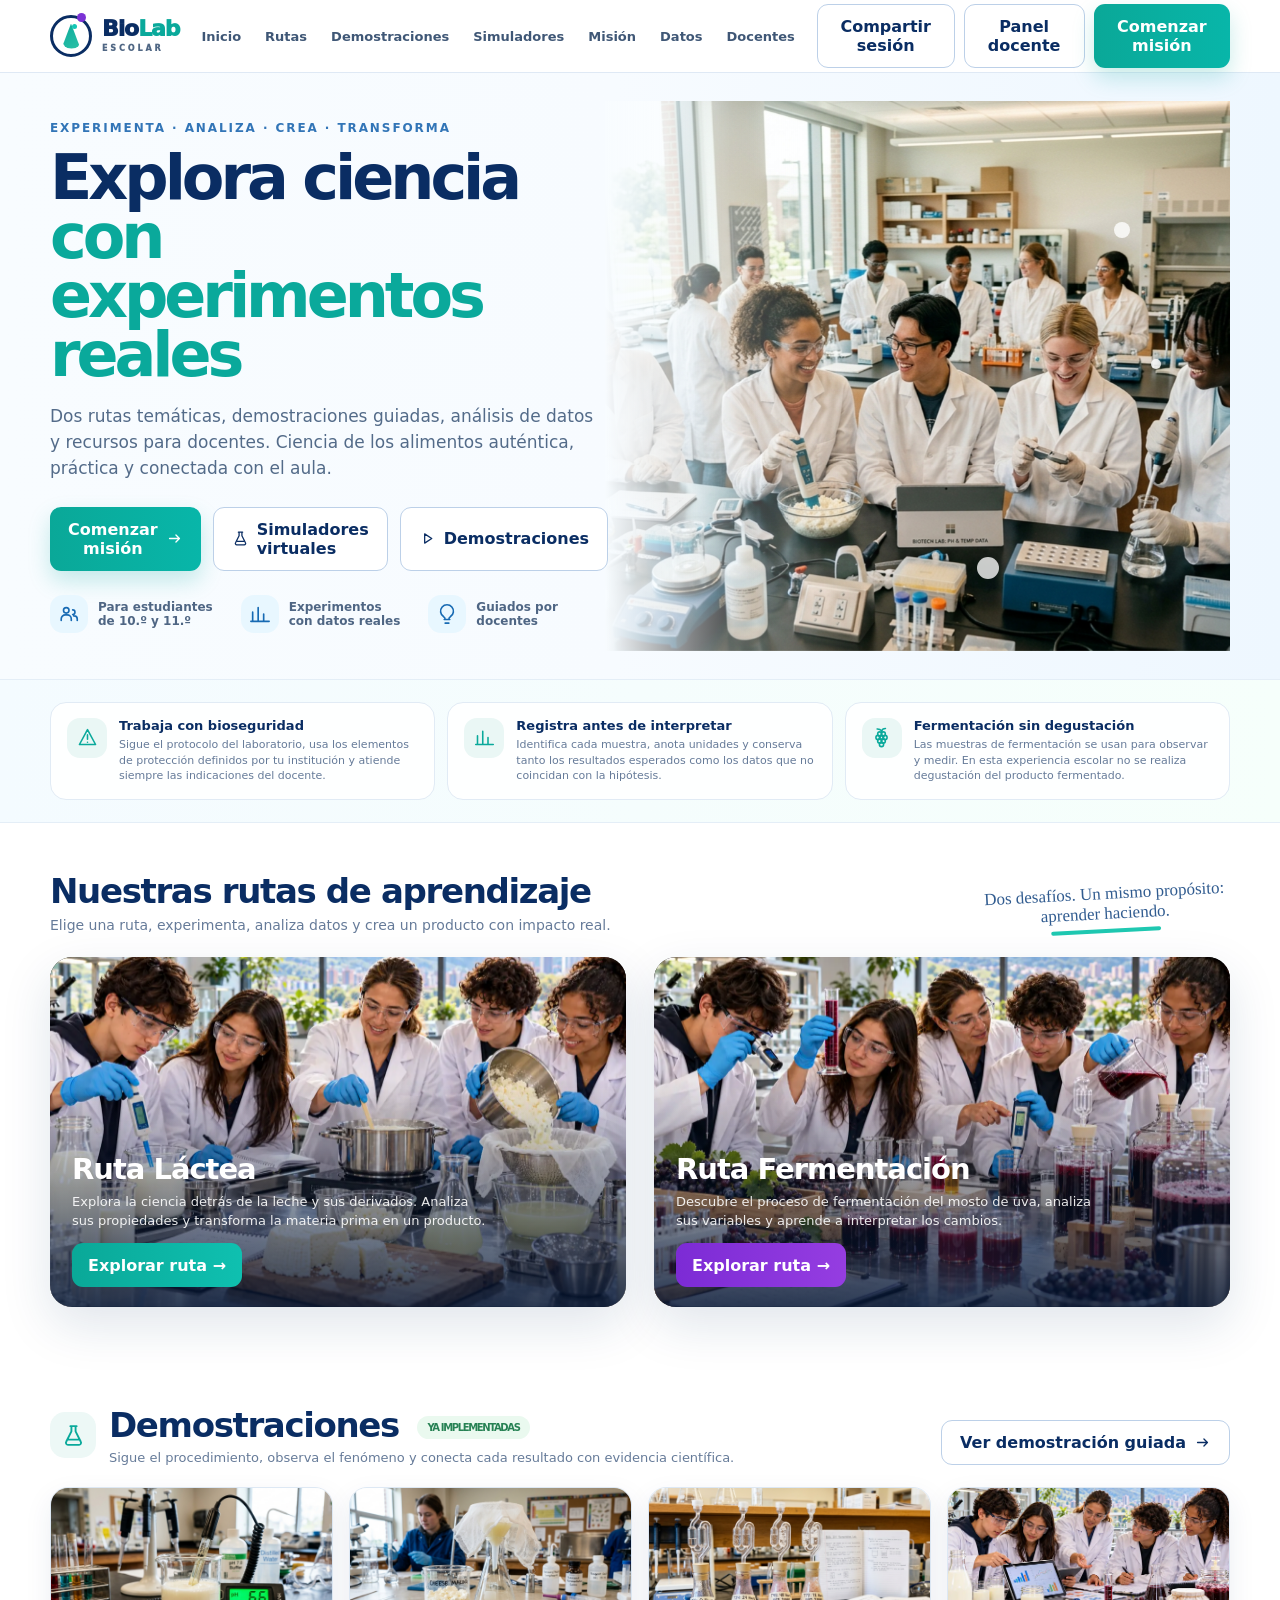
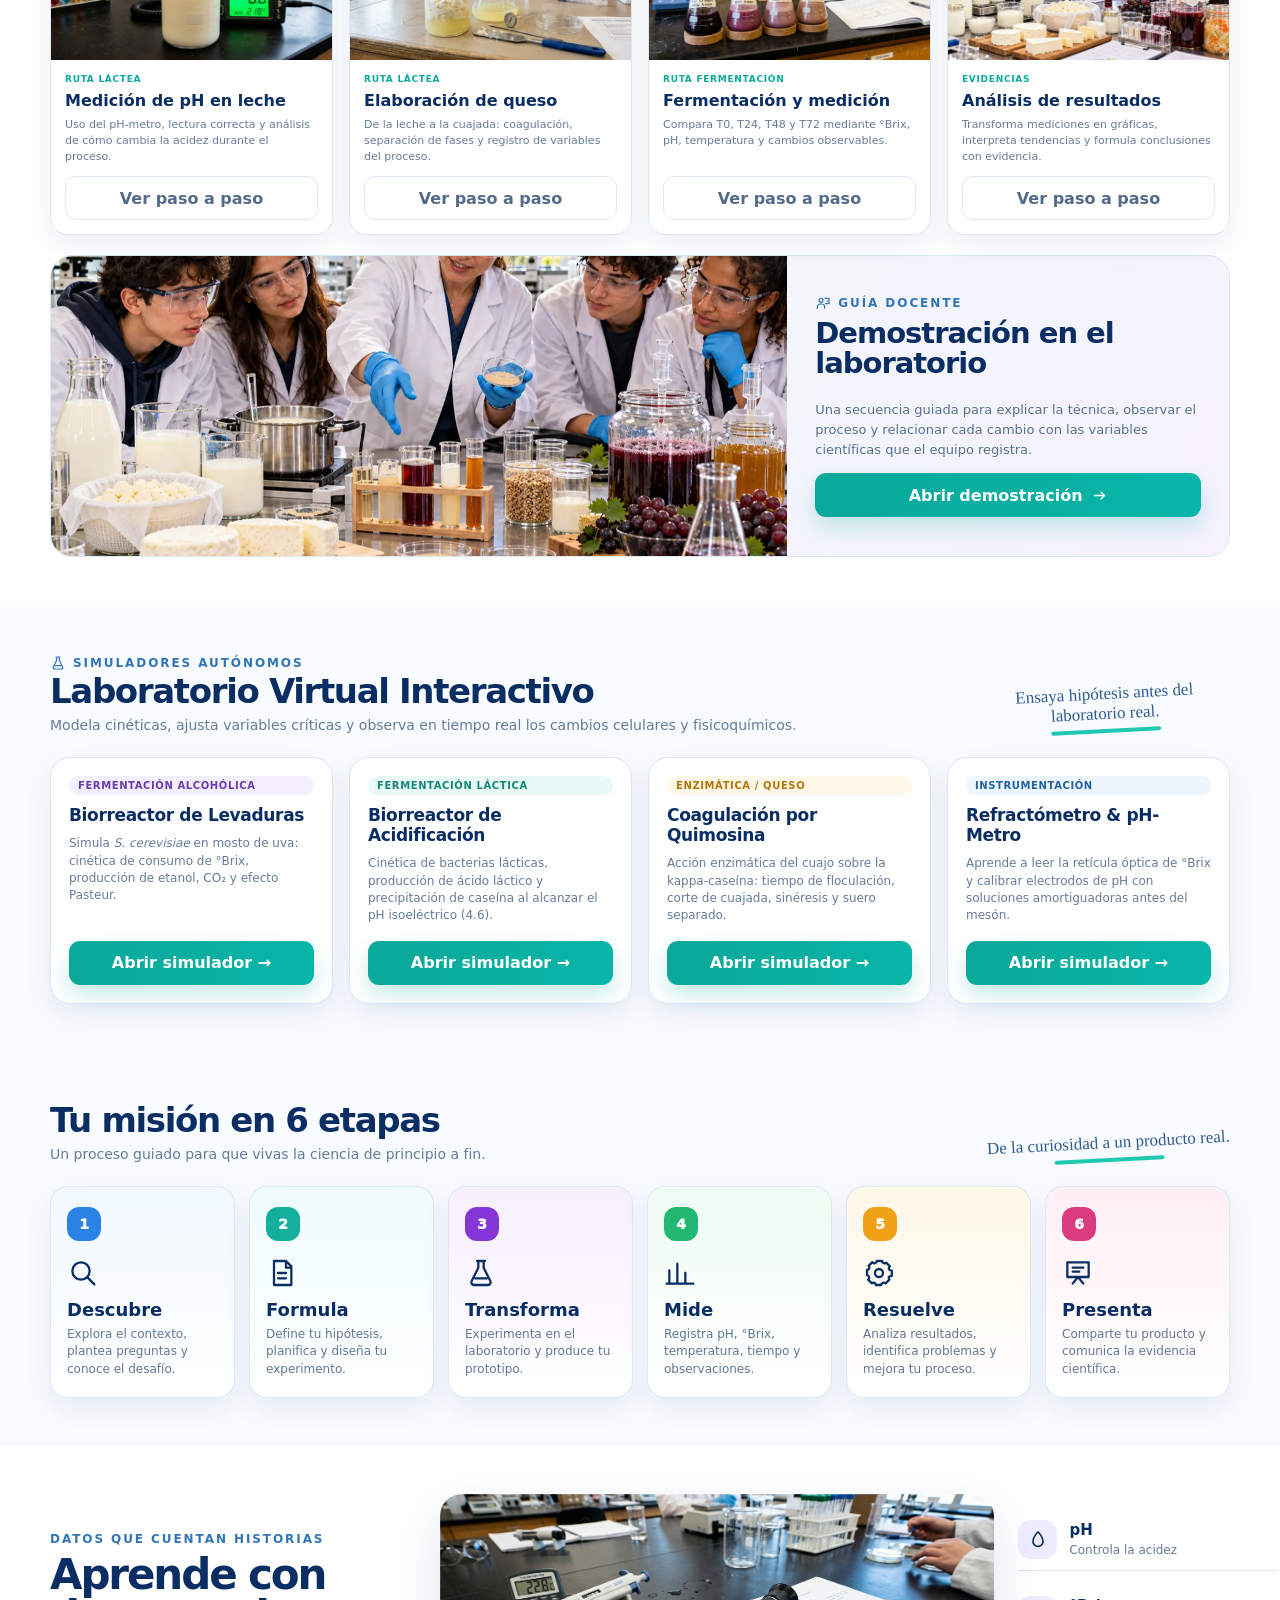
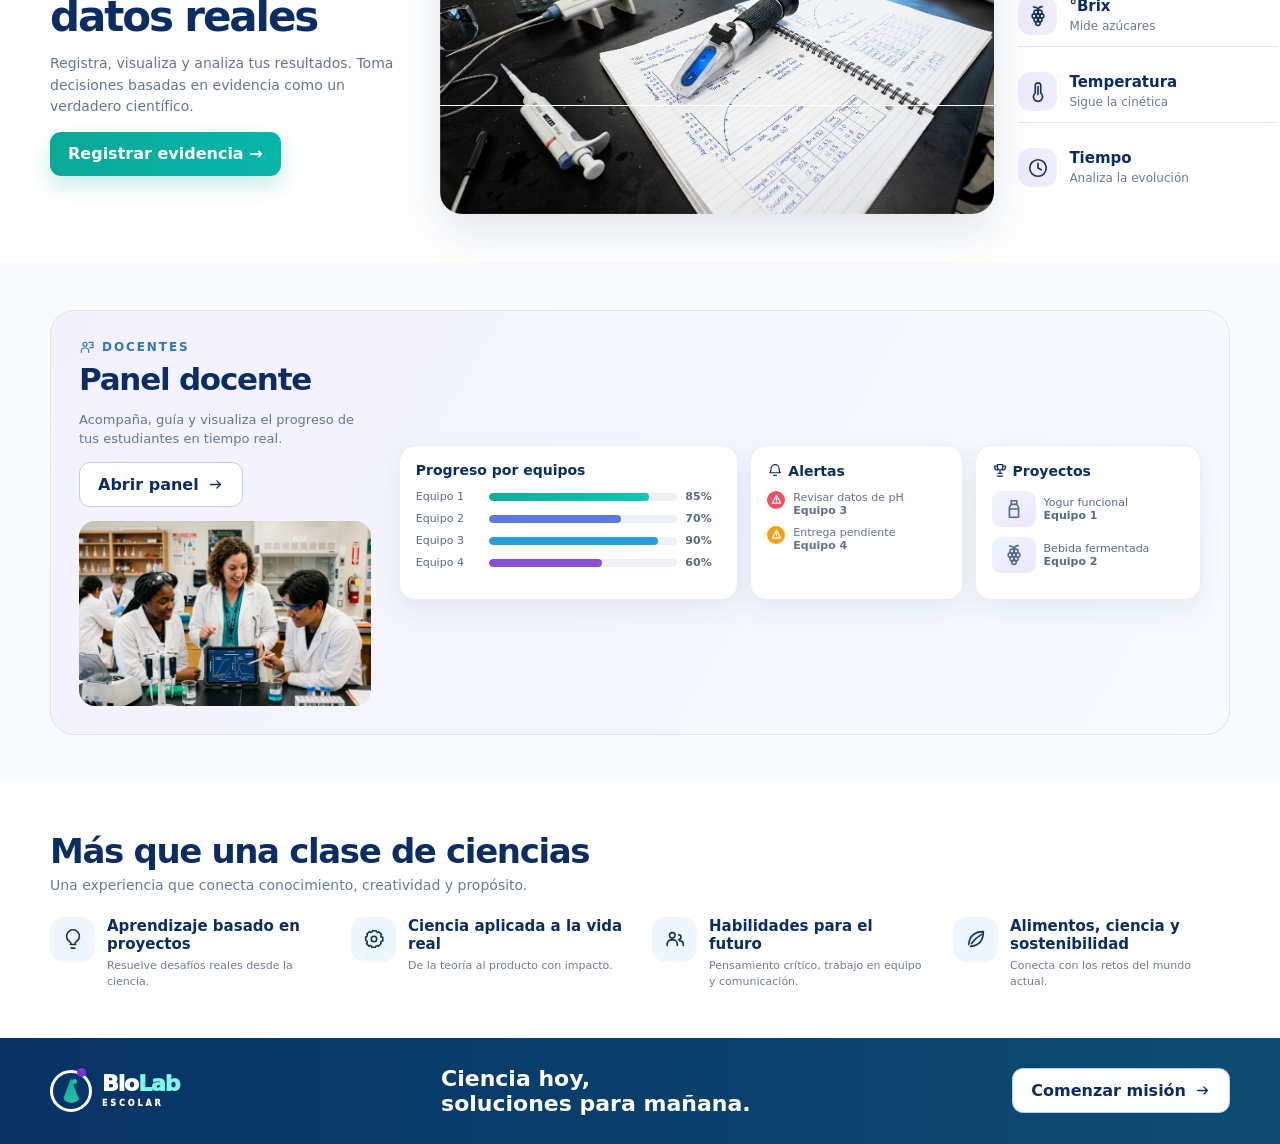
==== commit 9fcd5cdb: "fix(assets): replace duplicated images with unique photorealistic lab assets" ====
--- a/index.html
+++ b/index.html
@@ -53,7 +53,7 @@
 :focus-visible{outline:2.5px solid var(--teal);outline-offset:2px}
 .choiceBtn:focus-visible{box-shadow:0 0 0 3px rgba(10,169,155,.25)}
 
-</style><link rel="manifest" href="manifest.webmanifest" /></head><body><a class="skipLink" href="#inicio">Ir al contenido principal</a><svg class="svg-sprite" aria-hidden="true" width="0" height="0" style="position:absolute;width:0;height:0;overflow:hidden"><defs><symbol id="icon-menu" viewBox="0 0 24 24"><path d="M4 7h16M4 12h16M4 17h16"/></symbol><symbol id="icon-play" viewBox="0 0 24 24"><path d="M8 5.5v13l10-6.5z"/></symbol><symbol id="icon-users" viewBox="0 0 24 24"><circle cx="9" cy="8" r="3"/><path d="M3.5 19v-1.5A4.5 4.5 0 0 1 8 13h2a4.5 4.5 0 0 1 4.5 4.5V19M16 7.5a2.5 2.5 0 1 1 0 5M17 14h.5a3.5 3.5 0 0 1 3.5 3.5V19"/></symbol><symbol id="icon-chart" viewBox="0 0 24 24"><path d="M4 20V10M10 20V5M16 20v-8M22 20H2"/></symbol><symbol id="icon-bulb" viewBox="0 0 24 24"><path d="M9 18h6M10 22h4M8.2 14.8A7 7 0 1 1 15.8 14.8C14.7 15.6 14 16.7 14 18h-4c0-1.3-.7-2.4-1.8-3.2z"/></symbol><symbol id="icon-search" viewBox="0 0 24 24"><circle cx="10.5" cy="10.5" r="6.5"/><path d="m15.5 15.5 5 5"/></symbol><symbol id="icon-note" viewBox="0 0 24 24"><path d="M6 3h9l4 4v14H6zM15 3v5h4M9 12h6M9 16h6"/></symbol><symbol id="icon-flask" viewBox="0 0 24 24"><path d="M9 3h6M10 3v5L5 18a2 2 0 0 0 1.8 3h10.4A2 2 0 0 0 19 18L14 8V3M7.5 16h9"/></symbol><symbol id="icon-settings" viewBox="0 0 24 24"><circle cx="12" cy="12" r="3"/><path d="M19.4 15a1.7 1.7 0 0 0 .34 1.88l.06.06-2.83 2.83-.06-.06A1.7 1.7 0 0 0 15 19.4a1.7 1.7 0 0 0-1 .6 1.7 1.7 0 0 0-.4 1.1V21h-4v-.1A1.7 1.7 0 0 0 8.6 19.4a1.7 1.7 0 0 0-1.88.34l-.06.06-2.83-2.83.06-.06A1.7 1.7 0 0 0 4.6 15a1.7 1.7 0 0 0-.6-1 1.7 1.7 0 0 0-1.1-.4H3v-4h.1A1.7 1.7 0 0 0 4.6 8.6a1.7 1.7 0 0 0-.34-1.88l-.06-.06 2.83-2.83.06.06A1.7 1.7 0 0 0 9 4.6a1.7 1.7 0 0 0 1-.6 1.7 1.7 0 0 0 .4-1.1V3h4v.1A1.7 1.7 0 0 0 15.4 4.6a1.7 1.7 0 0 0 1.88-.34l.06-.06 2.83 2.83-.06.06A1.7 1.7 0 0 0 19.4 9c.2.37.53.7 1 .93.34.17.71.26 1.1.27h.1v4h-.1c-.39.01-.76.1-1.1.27-.47.23-.8.56-1 .93z"/></symbol><symbol id="icon-present" viewBox="0 0 24 24"><path d="M4 4h16v11H4zM8 20l4-5 4 5M8 8h8M8 11h5"/></symbol><symbol id="icon-drop" viewBox="0 0 24 24"><path d="M12 3S6.5 9.1 6.5 13.5a5.5 5.5 0 1 0 11 0C17.5 9.1 12 3 12 3z"/></symbol><symbol id="icon-grape" viewBox="0 0 24 24"><circle cx="10" cy="8" r="2.4"/><circle cx="14" cy="8" r="2.4"/><circle cx="8" cy="12" r="2.4"/><circle cx="12" cy="12" r="2.4"/><circle cx="16" cy="12" r="2.4"/><circle cx="10" cy="16" r="2.4"/><circle cx="14" cy="16" r="2.4"/><circle cx="12" cy="20" r="2.4"/><path d="M12 5c.6-2.1 2.1-3.2 4.5-3.2M12.5 4.5C10.8 2.8 9 2.1 7 2.2"/></symbol><symbol id="icon-thermo" viewBox="0 0 24 24"><path d="M9 5a3 3 0 0 1 6 0v8.2a5 5 0 1 1-6 0zM12 6v9"/></symbol><symbol id="icon-clock" viewBox="0 0 24 24"><circle cx="12" cy="12" r="9"/><path d="M12 7v5l3.5 2"/></symbol><symbol id="icon-teacher" viewBox="0 0 24 24"><circle cx="9" cy="8" r="3"/><path d="M3.5 20v-2A4.5 4.5 0 0 1 8 13.5h2A4.5 4.5 0 0 1 14.5 18v2M15 5h6v8h-5M18 9h3"/></symbol><symbol id="icon-bell" viewBox="0 0 24 24"><path d="M6 10a6 6 0 0 1 12 0c0 5 2 6 2 6H4s2-1 2-6M10 20h4"/></symbol><symbol id="icon-alert" viewBox="0 0 24 24"><path d="M12 3 2.8 20h18.4zM12 9v5M12 17.5h.01"/></symbol><symbol id="icon-trophy" viewBox="0 0 24 24"><path d="M8 4h8v4a4 4 0 0 1-8 0zM8 6H4v2a4 4 0 0 0 4 4M16 6h4v2a4 4 0 0 1-4 4M12 12v5M8 21h8M9 17h6"/></symbol><symbol id="icon-milk" viewBox="0 0 24 24"><path d="M9 3h6v4l2 3v11H7V10l2-3zM9 7h6M7 12h10"/></symbol><symbol id="icon-leaf" viewBox="0 0 24 24"><path d="M4 18C5 9 10 4 20 4c0 10-5 15-14 16M7 17c3-4 6-7 11-10"/></symbol><symbol id="icon-close" viewBox="0 0 24 24"><path d="m6 6 12 12M18 6 6 18"/></symbol><symbol id="icon-check" viewBox="0 0 24 24"><path d="m5 12 4 4L19 6"/></symbol><symbol id="icon-arrow" viewBox="0 0 24 24"><path d="M5 12h14M14 7l5 5-5 5"/></symbol><symbol id="icon-school" viewBox="0 0 24 24"><path d="M3 21h18M5 21V9l7-4 7 4v12M9 13h2M13 13h2M9 17h2M13 17h2M10 9h4"/></symbol></defs></svg><header class="header"><div class="wrap headerin"><a href="#inicio" class="brand" aria-label="BioLab Escolar inicio"><div class="mark"></div><div class="brandtext">Bio<span>Lab</span><small>ESCOLAR</small></div></a><nav class="nav"><a href="#inicio">Inicio</a><a href="#rutas">Rutas</a><a href="#demostraciones">Demostraciones</a><a href="#simuladores">Simuladores</a><a href="#mision">Misión</a><a href="#datos">Datos</a><a href="#docentes">Docentes</a></nav><div class="actions"><button class="btn outline" type="button" id="syncBtn">Compartir sesión</button><button class="btn outline" type="button" id="teacherBtn">Panel docente</button><button class="btn primary" type="button" data-open="start">Comenzar misión</button><button class="menuBtn" type="button" id="mobileMenuBtn" aria-label="Abrir menú" aria-expanded="false" aria-controls="mobileNav"><svg class="uiIcon" aria-hidden="true"><use href="#icon-menu"></use></svg></button></div></div></header><div class="mobileNav" id="mobileNav" aria-label="Navegación móvil"><a href="#inicio">Inicio <svg class="uiIcon" aria-hidden="true"><use href="#icon-arrow"></use></svg></a><a href="#rutas">Rutas <svg class="uiIcon" aria-hidden="true"><use href="#icon-arrow"></use></svg></a><a href="#demostraciones">Demostraciones <svg class="uiIcon" aria-hidden="true"><use href="#icon-arrow"></use></svg></a><a href="#simuladores">Simuladores <svg class="uiIcon" aria-hidden="true"><use href="#icon-arrow"></use></svg></a><a href="#mision">Misión <svg class="uiIcon" aria-hidden="true"><use href="#icon-arrow"></use></svg></a><a href="#datos">Datos <svg class="uiIcon" aria-hidden="true"><use href="#icon-arrow"></use></svg></a><a href="#docentes">Docentes <svg class="uiIcon" aria-hidden="true"><use href="#icon-arrow"></use></svg></a><div class="mobileActions"><button type="button" id="mobileShareBtn">Compartir sesión</button><button type="button" id="mobileTeacherBtn">Panel docente</button></div></div><section class="hero" id="inicio"><div class="wrap heroGrid"><div class="heroCopy"><div class="eyebrow">EXPERIMENTA · ANALIZA · CREA · TRANSFORMA</div><h1>Explora ciencia <span>con experimentos reales</span></h1><p>Dos rutas temáticas, demostraciones guiadas, análisis de datos y recursos para docentes. Ciencia de los alimentos auténtica, práctica y conectada con el aula.</p><div class="heroButtons"><button class="btn primary" type="button" data-open="start">Comenzar misión <svg class="uiIcon" aria-hidden="true"><use href="#icon-arrow"></use></svg></button><a class="btn outline" href="#simuladores"><svg class="uiIcon" aria-hidden="true"><use href="#icon-flask"></use></svg> Simuladores virtuales</a><a class="btn outline" href="#demostraciones"><svg class="uiIcon" aria-hidden="true"><use href="#icon-play"></use></svg> Demostraciones</a></div><div class="heroMeta"><div class="meta"><div class="metaIcon"><svg class="uiIcon" aria-hidden="true"><use href="#icon-users"></use></svg></div><span>Para estudiantes<br>de 10.º y 11.º</span></div><div class="meta"><div class="metaIcon"><svg class="uiIcon" aria-hidden="true"><use href="#icon-chart"></use></svg></div><span>Experimentos<br>con datos reales</span></div><div class="meta"><div class="metaIcon"><svg class="uiIcon" aria-hidden="true"><use href="#icon-bulb"></use></svg></div><span>Guiados por<br>docentes</span></div></div></div><div class="heroMedia" aria-label="Estudiantes realizando experimentos de alimentos"><img src="assets/hero-biolab.webp" alt="Estudiantes de secundaria experimentando con leche, queso, uvas y material de laboratorio"><span class="heroFloat hf1"></span><span class="heroFloat hf2"></span><span class="heroFloat hf3"></span></div></div></section><section class="preflight" aria-label="Antes de comenzar"><div class="wrap"><div class="preflightGrid"><div class="preflightItem"><div class="preflightIcon"><svg class="uiIcon" aria-hidden="true"><use href="#icon-alert"></use></svg></div><div><strong>Trabaja con bioseguridad</strong><p>Sigue el protocolo del laboratorio, usa los elementos de protección definidos por tu institución y atiende siempre las indicaciones del docente.</p></div></div><div class="preflightItem"><div class="preflightIcon"><svg class="uiIcon" aria-hidden="true"><use href="#icon-chart"></use></svg></div><div><strong>Registra antes de interpretar</strong><p>Identifica cada muestra, anota unidades y conserva tanto los resultados esperados como los datos que no coincidan con la hipótesis.</p></div></div><div class="preflightItem"><div class="preflightIcon"><svg class="uiIcon" aria-hidden="true"><use href="#icon-grape"></use></svg></div><div><strong>Fermentación sin degustación</strong><p>Las muestras de fermentación se usan para observar y medir. En esta experiencia escolar no se realiza degustación del producto fermentado.</p></div></div></div></div></section><section class="section" id="rutas"><div class="wrap"><div class="sectionHead"><div><h2>Nuestras rutas de aprendizaje</h2><p>Elige una ruta, experimenta, analiza datos y crea un producto con impacto real.</p></div><div class="scribble">Dos desafíos. Un mismo propósito: aprender haciendo.</div></div><div class="routes"><article class="routeCard teal"><img src="assets/ruta-lactea.webp" alt="Ruta Láctea"><div class="routeShade"></div><div class="routeContent"><h3>Ruta Láctea</h3><p>Explora la ciencia detrás de la leche y sus derivados. Analiza sus propiedades y transforma la materia prima en un producto.</p><button class="btn" type="button" data-route="lactea">Explorar ruta →</button></div></article><article class="routeCard purple"><img src="assets/ruta-fermentacion.webp" alt="Ruta Fermentación"><div class="routeShade"></div><div class="routeContent"><h3>Ruta Fermentación</h3><p>Descubre el proceso de fermentación del mosto de uva, analiza sus variables y aprende a interpretar los cambios.</p><button class="btn" type="button" data-route="fermentacion">Explorar ruta →</button></div></article></div></div></section><section class="demoSection" id="demostraciones"><div class="wrap"><div class="demoHead"><div class="demoTitleWrap"><div class="demoTitleIcon"><svg class="uiIcon" aria-hidden="true"><use href="#icon-flask"></use></svg></div><div><h2>Demostraciones <span class="demoImplemented">YA IMPLEMENTADAS</span></h2><p>Sigue el procedimiento, observa el fenómeno y conecta cada resultado con evidencia científica.</p></div></div><button class="btn outline" type="button" data-demo="docente">Ver demostración guiada <svg class="uiIcon" aria-hidden="true"><use href="#icon-arrow"></use></svg></button></div><div class="demoGrid"><article class="demoCard"><div class="demoCardImg"><img src="assets/ruta-lactea.webp" alt="Medición de pH en leche durante una práctica escolar" loading="lazy"></div><div class="demoCardBody"><span class="demoTag">Ruta Láctea</span><h3>Medición de pH en leche</h3><p>Uso del pH-metro, lectura correcta y análisis de cómo cambia la acidez durante el proceso.</p><button class="subtleBtn" type="button" data-demo="ph">Ver paso a paso</button></div></article><article class="demoCard"><div class="demoCardImg"><img src="assets/ruta-lactea.webp" alt="Elaboración y separación de cuajada en laboratorio escolar" loading="lazy"></div><div class="demoCardBody"><span class="demoTag">Ruta Láctea</span><h3>Elaboración de queso</h3><p>De la leche a la cuajada: coagulación, separación de fases y registro de variables del proceso.</p><button class="subtleBtn" type="button" data-demo="queso">Ver paso a paso</button></div></article><article class="demoCard"><div class="demoCardImg"><img src="assets/ruta-fermentacion.webp" alt="Estudiantes midiendo muestras de fermentación de uva" loading="lazy"></div><div class="demoCardBody"><span class="demoTag">Ruta Fermentación</span><h3>Fermentación y medición</h3><p>Compara T0, T24, T48 y T72 mediante °Brix, pH, temperatura y cambios observables.</p><button class="subtleBtn" type="button" data-demo="fermentacion">Ver paso a paso</button></div></article><article class="demoCard"><div class="demoCardImg"><img src="assets/analisis-resultados.webp" alt="Equipo interpretando gráficas y datos experimentales" loading="lazy"></div><div class="demoCardBody"><span class="demoTag">Evidencias</span><h3>Análisis de resultados</h3><p>Transforma mediciones en gráficas, interpreta tendencias y formula conclusiones con evidencia.</p><button class="subtleBtn" type="button" data-demo="analisis">Ver paso a paso</button></div></article></div><div class="demoFeature"><div class="demoFeatureMedia"><img src="assets/demostracion-docente.webp" alt="Docente guiando una demostración de ciencia de alimentos" loading="lazy"></div><div class="demoFeatureCopy"><div class="eyebrow iconLabel"><svg class="uiIcon" aria-hidden="true"><use href="#icon-teacher"></use></svg><span>GUÍA DOCENTE</span></div><h3>Demostración en el laboratorio</h3><p>Una secuencia guiada para explicar la técnica, observar el proceso y relacionar cada cambio con las variables científicas que el equipo registra.</p><button class="btn primary" type="button" data-demo="docente">Abrir demostración <svg class="uiIcon" aria-hidden="true"><use href="#icon-arrow"></use></svg></button></div></div></div></section><section class="section alt" id="simuladores" aria-label="Simuladores Virtuales">
+</style><link rel="manifest" href="manifest.webmanifest" /></head><body><a class="skipLink" href="#inicio">Ir al contenido principal</a><svg class="svg-sprite" aria-hidden="true" width="0" height="0" style="position:absolute;width:0;height:0;overflow:hidden"><defs><symbol id="icon-menu" viewBox="0 0 24 24"><path d="M4 7h16M4 12h16M4 17h16"/></symbol><symbol id="icon-play" viewBox="0 0 24 24"><path d="M8 5.5v13l10-6.5z"/></symbol><symbol id="icon-users" viewBox="0 0 24 24"><circle cx="9" cy="8" r="3"/><path d="M3.5 19v-1.5A4.5 4.5 0 0 1 8 13h2a4.5 4.5 0 0 1 4.5 4.5V19M16 7.5a2.5 2.5 0 1 1 0 5M17 14h.5a3.5 3.5 0 0 1 3.5 3.5V19"/></symbol><symbol id="icon-chart" viewBox="0 0 24 24"><path d="M4 20V10M10 20V5M16 20v-8M22 20H2"/></symbol><symbol id="icon-bulb" viewBox="0 0 24 24"><path d="M9 18h6M10 22h4M8.2 14.8A7 7 0 1 1 15.8 14.8C14.7 15.6 14 16.7 14 18h-4c0-1.3-.7-2.4-1.8-3.2z"/></symbol><symbol id="icon-search" viewBox="0 0 24 24"><circle cx="10.5" cy="10.5" r="6.5"/><path d="m15.5 15.5 5 5"/></symbol><symbol id="icon-note" viewBox="0 0 24 24"><path d="M6 3h9l4 4v14H6zM15 3v5h4M9 12h6M9 16h6"/></symbol><symbol id="icon-flask" viewBox="0 0 24 24"><path d="M9 3h6M10 3v5L5 18a2 2 0 0 0 1.8 3h10.4A2 2 0 0 0 19 18L14 8V3M7.5 16h9"/></symbol><symbol id="icon-settings" viewBox="0 0 24 24"><circle cx="12" cy="12" r="3"/><path d="M19.4 15a1.7 1.7 0 0 0 .34 1.88l.06.06-2.83 2.83-.06-.06A1.7 1.7 0 0 0 15 19.4a1.7 1.7 0 0 0-1 .6 1.7 1.7 0 0 0-.4 1.1V21h-4v-.1A1.7 1.7 0 0 0 8.6 19.4a1.7 1.7 0 0 0-1.88.34l-.06.06-2.83-2.83.06-.06A1.7 1.7 0 0 0 4.6 15a1.7 1.7 0 0 0-.6-1 1.7 1.7 0 0 0-1.1-.4H3v-4h.1A1.7 1.7 0 0 0 4.6 8.6a1.7 1.7 0 0 0-.34-1.88l-.06-.06 2.83-2.83.06.06A1.7 1.7 0 0 0 9 4.6a1.7 1.7 0 0 0 1-.6 1.7 1.7 0 0 0 .4-1.1V3h4v.1A1.7 1.7 0 0 0 15.4 4.6a1.7 1.7 0 0 0 1.88-.34l.06-.06 2.83 2.83-.06.06A1.7 1.7 0 0 0 19.4 9c.2.37.53.7 1 .93.34.17.71.26 1.1.27h.1v4h-.1c-.39.01-.76.1-1.1.27-.47.23-.8.56-1 .93z"/></symbol><symbol id="icon-present" viewBox="0 0 24 24"><path d="M4 4h16v11H4zM8 20l4-5 4 5M8 8h8M8 11h5"/></symbol><symbol id="icon-drop" viewBox="0 0 24 24"><path d="M12 3S6.5 9.1 6.5 13.5a5.5 5.5 0 1 0 11 0C17.5 9.1 12 3 12 3z"/></symbol><symbol id="icon-grape" viewBox="0 0 24 24"><circle cx="10" cy="8" r="2.4"/><circle cx="14" cy="8" r="2.4"/><circle cx="8" cy="12" r="2.4"/><circle cx="12" cy="12" r="2.4"/><circle cx="16" cy="12" r="2.4"/><circle cx="10" cy="16" r="2.4"/><circle cx="14" cy="16" r="2.4"/><circle cx="12" cy="20" r="2.4"/><path d="M12 5c.6-2.1 2.1-3.2 4.5-3.2M12.5 4.5C10.8 2.8 9 2.1 7 2.2"/></symbol><symbol id="icon-thermo" viewBox="0 0 24 24"><path d="M9 5a3 3 0 0 1 6 0v8.2a5 5 0 1 1-6 0zM12 6v9"/></symbol><symbol id="icon-clock" viewBox="0 0 24 24"><circle cx="12" cy="12" r="9"/><path d="M12 7v5l3.5 2"/></symbol><symbol id="icon-teacher" viewBox="0 0 24 24"><circle cx="9" cy="8" r="3"/><path d="M3.5 20v-2A4.5 4.5 0 0 1 8 13.5h2A4.5 4.5 0 0 1 14.5 18v2M15 5h6v8h-5M18 9h3"/></symbol><symbol id="icon-bell" viewBox="0 0 24 24"><path d="M6 10a6 6 0 0 1 12 0c0 5 2 6 2 6H4s2-1 2-6M10 20h4"/></symbol><symbol id="icon-alert" viewBox="0 0 24 24"><path d="M12 3 2.8 20h18.4zM12 9v5M12 17.5h.01"/></symbol><symbol id="icon-trophy" viewBox="0 0 24 24"><path d="M8 4h8v4a4 4 0 0 1-8 0zM8 6H4v2a4 4 0 0 0 4 4M16 6h4v2a4 4 0 0 1-4 4M12 12v5M8 21h8M9 17h6"/></symbol><symbol id="icon-milk" viewBox="0 0 24 24"><path d="M9 3h6v4l2 3v11H7V10l2-3zM9 7h6M7 12h10"/></symbol><symbol id="icon-leaf" viewBox="0 0 24 24"><path d="M4 18C5 9 10 4 20 4c0 10-5 15-14 16M7 17c3-4 6-7 11-10"/></symbol><symbol id="icon-close" viewBox="0 0 24 24"><path d="m6 6 12 12M18 6 6 18"/></symbol><symbol id="icon-check" viewBox="0 0 24 24"><path d="m5 12 4 4L19 6"/></symbol><symbol id="icon-arrow" viewBox="0 0 24 24"><path d="M5 12h14M14 7l5 5-5 5"/></symbol><symbol id="icon-school" viewBox="0 0 24 24"><path d="M3 21h18M5 21V9l7-4 7 4v12M9 13h2M13 13h2M9 17h2M13 17h2M10 9h4"/></symbol></defs></svg><header class="header"><div class="wrap headerin"><a href="#inicio" class="brand" aria-label="BioLab Escolar inicio"><div class="mark"></div><div class="brandtext">Bio<span>Lab</span><small>ESCOLAR</small></div></a><nav class="nav"><a href="#inicio">Inicio</a><a href="#rutas">Rutas</a><a href="#demostraciones">Demostraciones</a><a href="#simuladores">Simuladores</a><a href="#mision">Misión</a><a href="#datos">Datos</a><a href="#docentes">Docentes</a></nav><div class="actions"><button class="btn outline" type="button" id="syncBtn">Compartir sesión</button><button class="btn outline" type="button" id="teacherBtn">Panel docente</button><button class="btn primary" type="button" data-open="start">Comenzar misión</button><button class="menuBtn" type="button" id="mobileMenuBtn" aria-label="Abrir menú" aria-expanded="false" aria-controls="mobileNav"><svg class="uiIcon" aria-hidden="true"><use href="#icon-menu"></use></svg></button></div></div></header><div class="mobileNav" id="mobileNav" aria-label="Navegación móvil"><a href="#inicio">Inicio <svg class="uiIcon" aria-hidden="true"><use href="#icon-arrow"></use></svg></a><a href="#rutas">Rutas <svg class="uiIcon" aria-hidden="true"><use href="#icon-arrow"></use></svg></a><a href="#demostraciones">Demostraciones <svg class="uiIcon" aria-hidden="true"><use href="#icon-arrow"></use></svg></a><a href="#simuladores">Simuladores <svg class="uiIcon" aria-hidden="true"><use href="#icon-arrow"></use></svg></a><a href="#mision">Misión <svg class="uiIcon" aria-hidden="true"><use href="#icon-arrow"></use></svg></a><a href="#datos">Datos <svg class="uiIcon" aria-hidden="true"><use href="#icon-arrow"></use></svg></a><a href="#docentes">Docentes <svg class="uiIcon" aria-hidden="true"><use href="#icon-arrow"></use></svg></a><div class="mobileActions"><button type="button" id="mobileShareBtn">Compartir sesión</button><button type="button" id="mobileTeacherBtn">Panel docente</button></div></div><section class="hero" id="inicio"><div class="wrap heroGrid"><div class="heroCopy"><div class="eyebrow">EXPERIMENTA · ANALIZA · CREA · TRANSFORMA</div><h1>Explora ciencia <span>con experimentos reales</span></h1><p>Dos rutas temáticas, demostraciones guiadas, análisis de datos y recursos para docentes. Ciencia de los alimentos auténtica, práctica y conectada con el aula.</p><div class="heroButtons"><button class="btn primary" type="button" data-open="start">Comenzar misión <svg class="uiIcon" aria-hidden="true"><use href="#icon-arrow"></use></svg></button><a class="btn outline" href="#simuladores"><svg class="uiIcon" aria-hidden="true"><use href="#icon-flask"></use></svg> Simuladores virtuales</a><a class="btn outline" href="#demostraciones"><svg class="uiIcon" aria-hidden="true"><use href="#icon-play"></use></svg> Demostraciones</a></div><div class="heroMeta"><div class="meta"><div class="metaIcon"><svg class="uiIcon" aria-hidden="true"><use href="#icon-users"></use></svg></div><span>Para estudiantes<br>de 10.º y 11.º</span></div><div class="meta"><div class="metaIcon"><svg class="uiIcon" aria-hidden="true"><use href="#icon-chart"></use></svg></div><span>Experimentos<br>con datos reales</span></div><div class="meta"><div class="metaIcon"><svg class="uiIcon" aria-hidden="true"><use href="#icon-bulb"></use></svg></div><span>Guiados por<br>docentes</span></div></div></div><div class="heroMedia" aria-label="Estudiantes realizando experimentos de alimentos"><img src="assets/hero-biolab.jpg" alt="Estudiantes de secundaria experimentando con leche, queso, uvas y material de laboratorio"><span class="heroFloat hf1"></span><span class="heroFloat hf2"></span><span class="heroFloat hf3"></span></div></div></section><section class="preflight" aria-label="Antes de comenzar"><div class="wrap"><div class="preflightGrid"><div class="preflightItem"><div class="preflightIcon"><svg class="uiIcon" aria-hidden="true"><use href="#icon-alert"></use></svg></div><div><strong>Trabaja con bioseguridad</strong><p>Sigue el protocolo del laboratorio, usa los elementos de protección definidos por tu institución y atiende siempre las indicaciones del docente.</p></div></div><div class="preflightItem"><div class="preflightIcon"><svg class="uiIcon" aria-hidden="true"><use href="#icon-chart"></use></svg></div><div><strong>Registra antes de interpretar</strong><p>Identifica cada muestra, anota unidades y conserva tanto los resultados esperados como los datos que no coincidan con la hipótesis.</p></div></div><div class="preflightItem"><div class="preflightIcon"><svg class="uiIcon" aria-hidden="true"><use href="#icon-grape"></use></svg></div><div><strong>Fermentación sin degustación</strong><p>Las muestras de fermentación se usan para observar y medir. En esta experiencia escolar no se realiza degustación del producto fermentado.</p></div></div></div></div></section><section class="section" id="rutas"><div class="wrap"><div class="sectionHead"><div><h2>Nuestras rutas de aprendizaje</h2><p>Elige una ruta, experimenta, analiza datos y crea un producto con impacto real.</p></div><div class="scribble">Dos desafíos. Un mismo propósito: aprender haciendo.</div></div><div class="routes"><article class="routeCard teal"><img src="assets/ruta-lactea.webp" alt="Ruta Láctea"><div class="routeShade"></div><div class="routeContent"><h3>Ruta Láctea</h3><p>Explora la ciencia detrás de la leche y sus derivados. Analiza sus propiedades y transforma la materia prima en un producto.</p><button class="btn" type="button" data-route="lactea">Explorar ruta →</button></div></article><article class="routeCard purple"><img src="assets/ruta-fermentacion.webp" alt="Ruta Fermentación"><div class="routeShade"></div><div class="routeContent"><h3>Ruta Fermentación</h3><p>Descubre el proceso de fermentación del mosto de uva, analiza sus variables y aprende a interpretar los cambios.</p><button class="btn" type="button" data-route="fermentacion">Explorar ruta →</button></div></article></div></div></section><section class="demoSection" id="demostraciones"><div class="wrap"><div class="demoHead"><div class="demoTitleWrap"><div class="demoTitleIcon"><svg class="uiIcon" aria-hidden="true"><use href="#icon-flask"></use></svg></div><div><h2>Demostraciones <span class="demoImplemented">YA IMPLEMENTADAS</span></h2><p>Sigue el procedimiento, observa el fenómeno y conecta cada resultado con evidencia científica.</p></div></div><button class="btn outline" type="button" data-demo="docente">Ver demostración guiada <svg class="uiIcon" aria-hidden="true"><use href="#icon-arrow"></use></svg></button></div><div class="demoGrid"><article class="demoCard"><div class="demoCardImg"><img src="assets/medicion-ph-leche.jpg" alt="Medición de pH en leche durante una práctica escolar" loading="lazy"></div><div class="demoCardBody"><span class="demoTag">Ruta Láctea</span><h3>Medición de pH en leche</h3><p>Uso del pH-metro, lectura correcta y análisis de cómo cambia la acidez durante el proceso.</p><button class="subtleBtn" type="button" data-demo="ph">Ver paso a paso</button></div></article><article class="demoCard"><div class="demoCardImg"><img src="assets/elaboracion-queso.jpg" alt="Elaboración y separación de cuajada en laboratorio escolar" loading="lazy"></div><div class="demoCardBody"><span class="demoTag">Ruta Láctea</span><h3>Elaboración de queso</h3><p>De la leche a la cuajada: coagulación, separación de fases y registro de variables del proceso.</p><button class="subtleBtn" type="button" data-demo="queso">Ver paso a paso</button></div></article><article class="demoCard"><div class="demoCardImg"><img src="assets/muestras-fermentacion.jpg" alt="Estudiantes midiendo muestras de fermentación de uva" loading="lazy"></div><div class="demoCardBody"><span class="demoTag">Ruta Fermentación</span><h3>Fermentación y medición</h3><p>Compara T0, T24, T48 y T72 mediante °Brix, pH, temperatura y cambios observables.</p><button class="subtleBtn" type="button" data-demo="fermentacion">Ver paso a paso</button></div></article><article class="demoCard"><div class="demoCardImg"><img src="assets/analisis-resultados.webp" alt="Equipo interpretando gráficas y datos experimentales" loading="lazy"></div><div class="demoCardBody"><span class="demoTag">Evidencias</span><h3>Análisis de resultados</h3><p>Transforma mediciones en gráficas, interpreta tendencias y formula conclusiones con evidencia.</p><button class="subtleBtn" type="button" data-demo="analisis">Ver paso a paso</button></div></article></div><div class="demoFeature"><div class="demoFeatureMedia"><img src="assets/demostracion-docente.webp" alt="Docente guiando una demostración de ciencia de alimentos" loading="lazy"></div><div class="demoFeatureCopy"><div class="eyebrow iconLabel"><svg class="uiIcon" aria-hidden="true"><use href="#icon-teacher"></use></svg><span>GUÍA DOCENTE</span></div><h3>Demostración en el laboratorio</h3><p>Una secuencia guiada para explicar la técnica, observar el proceso y relacionar cada cambio con las variables científicas que el equipo registra.</p><button class="btn primary" type="button" data-demo="docente">Abrir demostración <svg class="uiIcon" aria-hidden="true"><use href="#icon-arrow"></use></svg></button></div></div></div></section><section class="section alt" id="simuladores" aria-label="Simuladores Virtuales">
   <div class="wrap">
     <div class="sectionHead">
       <div>
@@ -95,7 +95,7 @@
   </div>
 </section>
 
-<section class="section alt" id="mision"><div class="wrap"><div class="sectionHead"><div><h2>Tu misión en 6 etapas</h2><p>Un proceso guiado para que vivas la ciencia de principio a fin.</p></div><div class="scribble">De la curiosidad a un producto real.</div></div><div class="steps"><div class="step s1"><div class="stepNum">1</div><div class="stepIcon"><svg class="uiIcon" aria-hidden="true"><use href="#icon-search"></use></svg></div><h3>Descubre</h3><p>Explora el contexto, plantea preguntas y conoce el desafío.</p></div><div class="step s2"><div class="stepNum">2</div><div class="stepIcon"><svg class="uiIcon" aria-hidden="true"><use href="#icon-note"></use></svg></div><h3>Formula</h3><p>Define tu hipótesis, planifica y diseña tu experimento.</p></div><div class="step s3"><div class="stepNum">3</div><div class="stepIcon"><svg class="uiIcon" aria-hidden="true"><use href="#icon-flask"></use></svg></div><h3>Transforma</h3><p>Experimenta en el laboratorio y produce tu prototipo.</p></div><div class="step s4"><div class="stepNum">4</div><div class="stepIcon"><svg class="uiIcon" aria-hidden="true"><use href="#icon-chart"></use></svg></div><h3>Mide</h3><p>Registra pH, °Brix, temperatura, tiempo y observaciones.</p></div><div class="step s5"><div class="stepNum">5</div><div class="stepIcon"><svg class="uiIcon" aria-hidden="true"><use href="#icon-settings"></use></svg></div><h3>Resuelve</h3><p>Analiza resultados, identifica problemas y mejora tu proceso.</p></div><div class="step s6"><div class="stepNum">6</div><div class="stepIcon"><svg class="uiIcon" aria-hidden="true"><use href="#icon-present"></use></svg></div><h3>Presenta</h3><p>Comparte tu producto y comunica la evidencia científica.</p></div></div></div></section><section class="section" id="datos"><div class="wrap dataGrid"><div class="dataCopy"><div class="eyebrow">DATOS QUE CUENTAN HISTORIAS</div><h2>Aprende con datos reales</h2><p>Registra, visualiza y analiza tus resultados. Toma decisiones basadas en evidencia como un verdadero científico.</p><button class="btn primary" type="button" data-open="data">Registrar evidencia →</button></div><div class="dataImg"><img src="assets/analisis-resultados.webp" alt="Instrumentos de medición, pH, °Brix y gráficos"></div><div class="dataList"><div class="dataItem"><div class="di"><svg class="uiIcon" aria-hidden="true"><use href="#icon-drop"></use></svg></div><div><strong>pH</strong><span>Controla la acidez</span></div></div><div class="dataItem"><div class="di"><svg class="uiIcon" aria-hidden="true"><use href="#icon-grape"></use></svg></div><div><strong>°Brix</strong><span>Mide azúcares</span></div></div><div class="dataItem"><div class="di"><svg class="uiIcon" aria-hidden="true"><use href="#icon-thermo"></use></svg></div><div><strong>Temperatura</strong><span>Sigue la cinética</span></div></div><div class="dataItem"><div class="di"><svg class="uiIcon" aria-hidden="true"><use href="#icon-clock"></use></svg></div><div><strong>Tiempo</strong><span>Analiza la evolución</span></div></div></div></div></section><section class="section alt" id="docentes"><div class="wrap teacher"><div class="teacherCopy"><div class="eyebrow iconLabel"><svg class="uiIcon" aria-hidden="true"><use href="#icon-teacher"></use></svg><span>DOCENTES</span></div><h2>Panel docente</h2><p>Acompaña, guía y visualiza el progreso de tus estudiantes en tiempo real.</p><button class="btn outline" type="button" id="teacherBtn2">Abrir panel <svg class="uiIcon" aria-hidden="true"><use href="#icon-arrow"></use></svg></button><div class="teacherVisual"><img src="assets/demostracion-docente.webp" alt="Docente orientando una práctica BioLab" loading="lazy"></div></div><div class="dash"><div class="dashCard"><h4>Progreso por equipos</h4><div class="teamMini"><span>Equipo 1</span><div class="bar"><i style="width:85%"></i></div><b>85%</b></div><div class="teamMini"><span>Equipo 2</span><div class="bar"><i style="width:70%;background:#5e79dd"></i></div><b>70%</b></div><div class="teamMini"><span>Equipo 3</span><div class="bar"><i style="width:90%;background:#28a0d7"></i></div><b>90%</b></div><div class="teamMini"><span>Equipo 4</span><div class="bar"><i style="width:60%;background:#8a4fd7"></i></div><b>60%</b></div></div><div class="dashCard"><h4><svg class="uiIcon" aria-hidden="true"><use href="#icon-bell"></use></svg> Alertas</h4><div class="alertMini"><span><span class="alertDot red"><svg class="uiIcon" aria-hidden="true"><use href="#icon-alert"></use></svg></span></span><span>Revisar datos de pH<br><b>Equipo 3</b></span></div><div class="alertMini"><span><span class="alertDot orange"><svg class="uiIcon" aria-hidden="true"><use href="#icon-alert"></use></svg></span></span><span>Entrega pendiente<br><b>Equipo 4</b></span></div></div><div class="dashCard"><h4><svg class="uiIcon" aria-hidden="true"><use href="#icon-trophy"></use></svg> Proyectos</h4><div class="projectMini"><div class="thumb"><svg class="uiIcon" aria-hidden="true"><use href="#icon-milk"></use></svg></div><span>Yogur funcional<br><b>Equipo 1</b></span></div><div class="projectMini"><div class="thumb"><svg class="uiIcon" aria-hidden="true"><use href="#icon-grape"></use></svg></div><span>Bebida fermentada<br><b>Equipo 2</b></span></div></div></div></div></section><section class="section" id="beneficios"><div class="wrap"><div class="sectionHead"><div><h2>Más que una clase de ciencias</h2><p>Una experiencia que conecta conocimiento, creatividad y propósito.</p></div></div><div class="benefits"><div class="benefit"><div class="benefitIcon"><svg class="uiIcon" aria-hidden="true"><use href="#icon-bulb"></use></svg></div><div><h3>Aprendizaje basado en proyectos</h3><p>Resuelve desafíos reales desde la ciencia.</p></div></div><div class="benefit"><div class="benefitIcon"><svg class="uiIcon" aria-hidden="true"><use href="#icon-settings"></use></svg></div><div><h3>Ciencia aplicada a la vida real</h3><p>De la teoría al producto con impacto.</p></div></div><div class="benefit"><div class="benefitIcon"><svg class="uiIcon" aria-hidden="true"><use href="#icon-users"></use></svg></div><div><h3>Habilidades para el futuro</h3><p>Pensamiento crítico, trabajo en equipo y comunicación.</p></div></div><div class="benefit"><div class="benefitIcon"><svg class="uiIcon" aria-hidden="true"><use href="#icon-leaf"></use></svg></div><div><h3>Alimentos, ciencia y sostenibilidad</h3><p>Conecta con los retos del mundo actual.</p></div></div></div></div></section><footer class="footer"><div class="wrap footerin"><div class="brand"><div class="mark" style="border-color:#fff;background:transparent"></div><div class="brandtext">Bio<span style="color:#7ff6e8">Lab</span><small>ESCOLAR</small></div></div><div class="footerTag">Ciencia hoy,<br>soluciones para mañana.</div><button class="btn outline" type="button" data-open="start">Únete a la experiencia <svg class="uiIcon" aria-hidden="true"><use href="#icon-arrow"></use></svg></button></div></footer><div class="progressDock" id="progressDock" hidden><div class="progressDockMain"><div class="progressDockTop"><strong id="progressDockTeam">Equipo BioLab</strong><span id="progressDockMeta">0% · 0 XP</span></div><div class="missionProgressBar"><i id="progressDockBar" style="width:0%"></i></div></div><button class="btn" type="button" id="progressDockBtn">Continuar</button></div><div class="toast" id="toast" role="status" aria-live="polite"></div><div class="confirmOverlay" id="confirmOverlay" role="dialog" aria-modal="true" aria-labelledby="confirmTitle" hidden><div class="confirmCard"><h3 id="confirmTitle">Confirmar acción</h3><p id="confirmMessage"></p><div class="confirmActions"><button class="subtleBtn" id="confirmCancel" type="button">Cancelar</button><button class="btn primary" id="confirmAccept" type="button">Confirmar</button></div></div></div><div class="drawer" id="drawer" role="dialog" aria-modal="true" aria-labelledby="drawerTitle"><div class="drawerPanel"><div class="drawerHead"><div><div class="eyebrow">BIO-001 · PILOTO</div><h3 id="drawerTitle">Comienza tu misión</h3></div><button class="close" id="closeDrawer" type="button" aria-label="Cerrar"><svg class="uiIcon" aria-hidden="true"><use href="#icon-close"></use></svg></button></div><div id="drawerBody"></div></div></div><script>// BioLab Escolar v1.0 — versión estable del piloto.// La publishable key de Supabase está diseñada para usarse en cliente.// NUNCA pongas aquí una service_role key.window.BIOLAB_CONFIG = {supabaseUrl: "",supabasePublishableKey: ""};</script><script>if ("serviceWorker" in navigator && location.protocol.startsWith("http")) {window.addEventListener("load", () => navigator.serviceWorker.register("service-worker.js").catch(() => {}));}</script><script>(()=>{const drawer=document.getElementById('drawer'),body=document.getElementById('drawerBody'),title=document.getElementById('drawerTitle');const icons={arrow:'<svg class="uiIcon" aria-hidden="true"><use href="#icon-arrow"></use></svg>',check:'<svg class="uiIcon" aria-hidden="true"><use href="#icon-check"></use></svg>',search:'<svg class="uiIcon" aria-hidden="true"><use href="#icon-search"></use></svg>',note:'<svg class="uiIcon" aria-hidden="true"><use href="#icon-note"></use></svg>',flask:'<svg class="uiIcon" aria-hidden="true"><use href="#icon-flask"></use></svg>',chart:'<svg class="uiIcon" aria-hidden="true"><use href="#icon-chart"></use></svg>',settings:'<svg class="uiIcon" aria-hidden="true"><use href="#icon-settings"></use></svg>',present:'<svg class="uiIcon" aria-hidden="true"><use href="#icon-present"></use></svg>',milk:'<svg class="uiIcon" aria-hidden="true"><use href="#icon-milk"></use></svg>',grape:'<svg class="uiIcon" aria-hidden="true"><use href="#icon-grape"></use></svg>',trophy:'<svg class="uiIcon" aria-hidden="true"><use href="#icon-trophy"></use></svg>',users:'<svg class="uiIcon" aria-hidden="true"><use href="#icon-users"></use></svg>',alert:'<svg class="uiIcon" aria-hidden="true"><use href="#icon-alert"></use></svg>',bulb:'<svg class="uiIcon" aria-hidden="true"><use href="#icon-bulb"></use></svg>',teacher:'<svg class="uiIcon" aria-hidden="true"><use href="#icon-teacher"></use></svg>',thermo:'<svg class="uiIcon" aria-hidden="true"><use href="#icon-thermo"></use></svg>',drop:'<svg class="uiIcon" aria-hidden="true"><use href="#icon-drop"></use></svg>',clock:'<svg class="uiIcon" aria-hidden="true"><use href="#icon-clock"></use></svg>'};const sessionParam=(new URLSearchParams(location.search).get('session')||'').trim().toUpperCase();const defaultState={team:'',grade:'10.º',route:'',xp:0,pretest:null,posttest:null,completed:[],discover:'',hypothesis:'',processChecks:[],measurements:[],challenge:false,pitch:null,sessionCode:sessionParam||'BIO-001'};let state={...defaultState};try{const saved=JSON.parse(localStorage.getItem('biolabRealState')||'{}');if(sessionParam&&saved.sessionCode&&String(saved.sessionCode).toUpperCase()!==sessionParam){state={...defaultState,grade:saved.grade||'10.º'}}else{state={...defaultState,...saved};if(sessionParam)state.sessionCode=sessionParam}if(!Array.isArray(state.completed))state.completed=[];if(!Array.isArray(state.measurements))state.measurements=[];if(!Array.isArray(state.processChecks))state.processChecks=[]}catch(e){}const esc=v=>String(v??'').replace(/[&<>'"]/g,c=>({'&':'&amp;','<':'&lt;','>':'&gt;',"'":'&#39;','"':'&quot;'}[c]));const deviceId=(()=>{let id=localStorage.getItem('biolabDeviceId');if(!id){id='dev_'+Math.random().toString(36).slice(2)+Date.now().toString(36);localStorage.setItem('biolabDeviceId',id)}return id})();const deviceSecret=(()=>{let v=localStorage.getItem('biolabDeviceSecret');if(!v){const a=new Uint8Array(24);if(globalThis.crypto&&crypto.getRandomValues)crypto.getRandomValues(a);else for(let i=0;i<a.length;i++)a[i]=Math.floor(Math.random()*256);v=Array.from(a,b=>b.toString(16).padStart(2,'0')).join('');localStorage.setItem('biolabDeviceSecret',v)}return v})();let teacherPin=sessionStorage.getItem('biolabTeacherPin')||'';let adminKey=sessionStorage.getItem('biolabAdminKey')||'';const deployConfig={supabaseUrl:(window.BIOLAB_CONFIG&&window.BIOLAB_CONFIG.supabaseUrl)||'',supabasePublishableKey:(window.BIOLAB_CONFIG&&window.BIOLAB_CONFIG.supabasePublishableKey)||''};let syncConfig={url:deployConfig.supabaseUrl||'',anonKey:deployConfig.supabasePublishableKey||'',enabled:Boolean(deployConfig.supabaseUrl&&deployConfig.supabasePublishableKey)};try{syncConfig={...syncConfig,...JSON.parse(localStorage.getItem('biolabSyncConfig')||'{}')}}catch(e){}let syncTimer=null;function cleanBaseUrl(v){return String(v||'').trim().replace(/\/+$/,'')}function syncReady(){return !!(syncConfig.enabled&&cleanBaseUrl(syncConfig.url)&&syncConfig.anonKey&&state.sessionCode)}function syncLabel(){return syncReady()?'Aula conectada':'Modo local'}function supaHeaders(extra={}){return {'apikey':syncConfig.anonKey,'Authorization':'Bearer '+syncConfig.anonKey,'Content-Type':'application/json',...extra}}async function supaFetch(path,opts={}){if(!syncReady())throw new Error('Supabase no configurado');const res=await fetch(cleanBaseUrl(syncConfig.url)+'/rest/v1/'+path,{...opts,headers:{...supaHeaders(),...(opts.headers||{})}});if(!res.ok){const t=await res.text().catch(()=>res.statusText);throw new Error(t||('HTTP '+res.status))}if(res.status===204)return null;const text=await res.text();return text?JSON.parse(text):null}async function supaRpc(name,payload){return supaFetch('rpc/'+name,{method:'POST',body:JSON.stringify(payload||{})})}function teamPayload(){return {p_session_code:state.sessionCode,p_device_id:deviceId,p_device_secret:deviceSecret,p_team_name:state.team||'Equipo BioLab',p_grade:state.grade,p_route:state.route||null,p_progress:progress(),p_xp:state.xp,p_pretest:state.pretest,p_posttest:state.posttest,p_payload:state}}async function syncTeam(){if(!syncReady()||!state.team)return false;await supaRpc('biolab_sync_team',teamPayload());return true}function queueSync(){if(!syncReady()||!state.team)return;clearTimeout(syncTimer);syncTimer=setTimeout(()=>syncTeam().catch(()=>{}),450)}function save(){localStorage.setItem('biolabRealState',JSON.stringify(state));updateHeroCTA();renderProgressDock();queueSync()}function routeName(){return state.route==='lactea'?'Ruta Láctea':state.route==='fermentacion'?'Ruta Fermentación':'Sin ruta'}function routeIcon(){return state.route==='lactea'?icons.milk:icons.grape}function progress(){let n=0,total=8;if(state.team&&state.route)n++;if(state.pretest!==null)n++;if(state.discover)n++;if(state.hypothesis)n++;if(state.processChecks.length>=3)n++;if(state.measurements.length)n++;if(state.challenge)n++;if(state.pitch)n++;return Math.round(n/total*100)}function addXP(value){state.xp=Math.max(state.xp,value)}function complete(key){if(!state.completed.includes(key))state.completed.push(key)}function progressHeader(){const p=progress();return `<div class="missionProgress"><div class="missionProgressTop"><span>${esc(state.team||'Equipo BioLab')} · ${esc(state.grade)} · ${routeIcon()} ${routeName()}</span><span>${p}% · ${state.xp} XP</span></div><div class="missionProgressBar"><i style="width:${p}%"></i></div></div>`}function open(type,route){drawer.classList.add('open');const panel=drawer.querySelector('.drawerPanel');panel.setAttribute('tabindex','-1');panel.focus();document.body.style.overflow='hidden';closeMobileNav();if(type==='start')renderStart(route);if(type==='data')renderData();if(type==='teacher')renderTeacher();if(type==='sync')renderSyncSetup();if(type==='share')renderShareSession();if(type==='sim')renderSimulator(route)}function close(){drawer.classList.remove('open');document.body.style.overflow=''}document.getElementById('closeDrawer').addEventListener('click',close);drawer.addEventListener('click',e=>{if(e.target===drawer)close()});function updateHeroCTA(){document.querySelectorAll('[data-open="start"]').forEach(b=>{const text=b.childNodes[0];if(text&&text.nodeType===3)text.nodeValue=state.team&&state.route?'Continuar misión ':'Comenzar misión '})}function showToast(message){const t=document.getElementById('toast');if(!t)return;t.textContent=message;t.classList.add('show');clearTimeout(showToast._timer);showToast._timer=setTimeout(()=>t.classList.remove('show'),2400)}function askConfirm(message,onConfirm){const o=document.getElementById('confirmOverlay'),m=document.getElementById('confirmMessage'),yes=document.getElementById('confirmAccept'),no=document.getElementById('confirmCancel');m.textContent=message;o.hidden=false;yes.focus();const cleanup=()=>{o.hidden=true;yes.onclick=null;no.onclick=null};no.onclick=cleanup;yes.onclick=()=>{cleanup();onConfirm()}}async function copyText(value,label='Copiado'){try{await navigator.clipboard.writeText(value);showToast(label)}catch(e){const ta=document.createElement('textarea');ta.value=value;document.body.appendChild(ta);ta.select();document.execCommand('copy');ta.remove();showToast(label)}}function renderProgressDock(){const dock=document.getElementById('progressDock');if(!dock)return;if(!state.team||!state.route||progress()>=100){dock.hidden=true;return}const p=progress();dock.hidden=false;document.getElementById('progressDockTeam').textContent=state.team+' · '+routeName();document.getElementById('progressDockMeta').textContent=p+'% · '+state.xp+' XP';document.getElementById('progressDockBar').style.width=p+'%'}function renderShareSession(code=state.sessionCode||'BIO-001'){title.textContent='Compartir sesión';const url=studentJoinUrl(code);body.innerHTML=`<div class="syncPanel"><h4>Sesión ${esc(code||'BIO-001')}</h4><p>Comparte este acceso con los estudiantes. BioLab no solicita nombres individuales, correo ni documento de identidad.</p></div><div class="shareBox"><span class="shareUrl">${esc(url)}</span><div class="qrWrap"><img src="${esc(qrUrl(code))}" alt="Código QR de acceso a la sesión" loading="lazy"><div><strong style="color:var(--navy)">Acceso estudiantil</strong><p class="screenLead">Escanea el QR o copia el enlace. El progreso se guarda en el dispositivo y se sincroniza cuando hay conexión.</p><button class="btn primary" id="copySessionLink">Copiar enlace</button></div></div></div>`;document.getElementById('copySessionLink').onclick=()=>copyText(url,'Enlace de sesión copiado')}function closeMobileNav(){const nav=document.getElementById('mobileNav'),btn=document.getElementById('mobileMenuBtn');if(nav)nav.classList.remove('open');if(btn)btn.setAttribute('aria-expanded','false')}function toggleMobileNav(){const nav=document.getElementById('mobileNav'),btn=document.getElementById('mobileMenuBtn');if(!nav||!btn)return;const isOpen=!nav.classList.contains('open');nav.classList.toggle('open',isOpen);btn.setAttribute('aria-expanded',String(isOpen))}function csvCell(v){const x=String(v??'');return '"'+x.replaceAll('"','""')+'"'}function exportTeamsCsv(teams){if(!teams||!teams.length){showToast('No hay equipos para exportar');return}const rows=[['Equipo','Grado','Ruta','Progreso','XP','Pretest','Postest','Actualizado'],...teams.map(t=>[t.team_name,t.grade,t.route,t.progress,t.xp,t.pretest??'',t.posttest??'',t.updated_at??''])];const csv='\\ufeff'+rows.map(r=>r.map(csvCell).join(',')).join('\\n');const blob=new Blob([csv],{type:'text/csv;charset=utf-8'});const a=document.createElement('a');a.href=URL.createObjectURL(blob);a.download='biolab-'+(state.sessionCode||'BIO-001')+'-equipos.csv';document.body.appendChild(a);a.click();setTimeout(()=>{URL.revokeObjectURL(a.href);a.remove()},500);showToast('CSV docente generado')}let lastRemoteTeams=[];function renderStart(route){if(route)state.route=route;const shared=!!sessionParam;title.textContent=state.team?'Continúa tu misión':'Comienza tu misión';body.innerHTML=`<div class="notice">${syncReady()?'Aula conectada: el progreso se sincronizará con el panel docente.':'Modo local: la experiencia se guarda en este dispositivo.'}</div><div class="formGrid" style="margin-top:14px"><div class="field"><label>Nombre del equipo</label><input id="teamInput" value="${esc(state.team)}" placeholder="Ej. BioExploradores"></div><div class="field"><label>Grado</label><select id="gradeInput"><option ${state.grade==='10.º'?'selected':''}>10.º</option><option ${state.grade==='11.º'?'selected':''}>11.º</option></select></div><div class="field" style="grid-column:1/-1"><label>Código de sesión</label><input id="sessionInput" value="${esc(state.sessionCode||'BIO-001')}" maxlength="20" placeholder="BIO-001" ${shared?'readonly':''}>${shared?'<span style="font-size:10px;color:var(--muted)">Sesión recibida desde el enlace del docente.</span>':''}</div></div><div id="sessionFeedback"></div><div style="margin-top:15px"><div class="eyebrow">ELIGE UNA RUTA</div><div class="missionGrid"><button class="missionTile" data-pick="lactea"><strong>${icons.milk} Ruta Láctea</strong><span>Leche → transformación → producto → control de calidad.</span></button><button class="missionTile" data-pick="fermentacion"><strong>${icons.grape} Ruta Fermentación</strong><span>Mosto → levadura → medición → interpretación.</span></button></div></div><div class="drawerActions"><button class="btn primary" id="startMission">${state.pretest!==null?'Continuar experiencia':'Iniciar experiencia'} ${icons.arrow}</button>${state.team?'<button class="subtleBtn" id="resetMission" type="button">Reiniciar piloto</button>':''}</div>`;body.querySelectorAll('[data-pick]').forEach(b=>b.addEventListener('click',()=>{state.route=b.dataset.pick;body.querySelectorAll('[data-pick]').forEach(x=>x.classList.remove('active'));b.classList.add('active')}));if(state.route){const b=body.querySelector(`[data-pick="${state.route}"]`);if(b)b.classList.add('active')}document.getElementById('startMission').onclick=async()=>{const startBtn=document.getElementById('startMission'),feedback=document.getElementById('sessionFeedback');state.team=document.getElementById('teamInput').value.trim()||'Equipo BioLab';state.grade=document.getElementById('gradeInput').value;state.sessionCode=(document.getElementById('sessionInput').value.trim()||'BIO-001').toUpperCase();if(!state.route){showToast('Selecciona una ruta de aprendizaje');return}if(!/^[A-Z0-9-]{4,20}$/.test(state.sessionCode)){feedback.innerHTML='<div class="feedbackBox bad">El código de sesión no tiene un formato válido.</div>';return}if(syncReady()){startBtn.disabled=true;startBtn.textContent='Validando sesión…';try{const ok=await supaRpc('biolab_session_exists',{p_code:state.sessionCode});if(ok!==true){feedback.innerHTML='<div class="feedbackBox warn">La sesión en línea no está activa en este momento.</div><button class="btn primary" id="continueLocal" type="button" style="width:100%;margin-top:8px">Continuar en Modo Local '+icons.arrow+'</button>';startBtn.disabled=false;startBtn.innerHTML=(state.pretest!==null?'Continuar experiencia ':'Iniciar experiencia ')+icons.arrow;document.getElementById('continueLocal').onclick=()=>{addXP(50);save();state.pretest===null?renderPretest():renderMission()};return}}catch(e){showToast('Continuando en modo local');addXP(50);save();state.pretest===null?renderPretest():renderMission();return}}addXP(50);save();state.pretest===null?renderPretest():renderMission()};const reset=document.getElementById('resetMission');if(reset)reset.onclick=()=>{askConfirm('¿Reiniciar todos los datos del piloto en este dispositivo?',()=>{state={...defaultState,sessionCode:state.sessionCode,completed:[],processChecks:[],measurements:[]};save();renderStart()})}}const preQuestions=[{q:'¿Qué dato permite seguir directamente cambios de acidez?',a:['Temperatura','pH','Tiempo','Masa'],c:1},{q:'¿Qué representa °Brix en este contexto?',a:['Concentración aproximada de sólidos solubles/azúcares','Cantidad de microorganismos','Color del producto','Temperatura de ebullición'],c:0},{q:'Si un resultado no coincide con lo esperado, ¿qué debe hacerse primero?',a:['Ocultar el dato','Cambiar todos los ingredientes','Revisar variables y evidencia','Descartar la práctica'],c:2}];function renderQuiz(titleText,questions,onDone){title.textContent=titleText;let answers={};body.innerHTML=`${state.team?progressHeader():''}<p class="screenLead">Responde individualmente con el equipo. El objetivo es comparar lo que saben antes y después de la experiencia.</p><div id="quizZone">${questions.map((x,qi)=>`<div class="checkpoint"><h4>${qi+1}. ${x.q}</h4><div class="choiceList">${x.a.map((a,ai)=>`<button class="choiceBtn" type="button" data-q="${qi}" data-a="${ai}"><span class="choiceLetter">${String.fromCharCode(65+ai)}</span><span>${a}</span></button>`).join('')}</div></div>`).join('')}</div><button class="btn primary" id="finishQuiz" style="width:100%;margin-top:12px">Guardar respuestas ${icons.arrow}</button><div id="quizMsg"></div>`;body.querySelectorAll('.choiceBtn').forEach(b=>b.onclick=()=>{const q=+b.dataset.q;answers[q]=+b.dataset.a;body.querySelectorAll(`[data-q="${q}"]`).forEach(x=>x.classList.remove('active'));b.classList.add('active');b.style.borderColor='#0aa99b';b.style.background='#eefaf6'});document.getElementById('finishQuiz').onclick=()=>{if(Object.keys(answers).length<questions.length){document.getElementById('quizMsg').innerHTML='<div class="feedbackBox warn">Responde las tres preguntas antes de continuar.</div>';return}let score=0;questions.forEach((x,i)=>{if(answers[i]===x.c)score++});onDone(score,questions.length)}}function renderPretest(){renderQuiz('Diagnóstico inicial',preQuestions,(score,total)=>{state.pretest=Math.round(score/total*100);addXP(100);complete('pretest');save();renderMission()})}function routeObjective(){return state.route==='lactea'?'<div class="routeObjective"><strong>Objetivo de la Ruta Láctea</strong><p>Relaciona pH, temperatura, coagulación y separación de fases para explicar una transformación de la leche y justificar decisiones de calidad con evidencia.</p></div>':'<div class="routeObjective"><strong>Objetivo de la Ruta Fermentación</strong><p>Relaciona actividad microbiana, pH, °Brix, temperatura y cambios observables a través del tiempo para interpretar el proceso sin realizar degustación.</p></div>'}function renderMission(){title.textContent=routeName();const steps=[[icons.search,'Descubre','Observa la materia prima y reconoce variables.','discover'],[icons.note,'Formula','Construye una hipótesis comprobable.','hypothesis'],[icons.flask,'Transforma','Sigue el proceso experimental guiado.','process'],[icons.chart,'Mide','Registra evidencia cuantitativa y cualitativa.','data'],[icons.settings,'Resuelve','Interpreta una situación problema.','challenge'],[icons.present,'Presenta','Construye el pitch científico del equipo.','pitch']];body.innerHTML=`${progressHeader()}<div class="studentSummary"><div class="studentStat"><small>Ruta</small><strong>${routeName().replace('Ruta ','')}</strong></div><div class="studentStat"><small>Evidencias</small><strong>${state.measurements.length}</strong></div><div class="studentStat"><small>XP</small><strong>${state.xp}</strong></div></div><p class="screenLead">Avanza por las seis etapas. Puedes regresar a cualquier etapa para revisar o mejorar tu trabajo.</p>${routeObjective()}<div class="missionGrid">${steps.map((s,i)=>`<button class="missionTile ${state.completed.includes(s[3])?'done':''}" data-step="${i}"><strong>${s[0]} ${i+1}. ${s[1]}</strong><span>${s[2]}</span></button>`).join('')}</div>${state.pitch?`<button class="btn primary" id="viewResult" style="width:100%;margin-top:15px">Ver resultado del equipo ${icons.arrow}</button>`:''}`;body.querySelectorAll('[data-step]').forEach(b=>b.onclick=()=>renderStage(+b.dataset.step));const vr=document.getElementById('viewResult');if(vr)vr.onclick=renderResult}
+<section class="section alt" id="mision"><div class="wrap"><div class="sectionHead"><div><h2>Tu misión en 6 etapas</h2><p>Un proceso guiado para que vivas la ciencia de principio a fin.</p></div><div class="scribble">De la curiosidad a un producto real.</div></div><div class="steps"><div class="step s1"><div class="stepNum">1</div><div class="stepIcon"><svg class="uiIcon" aria-hidden="true"><use href="#icon-search"></use></svg></div><h3>Descubre</h3><p>Explora el contexto, plantea preguntas y conoce el desafío.</p></div><div class="step s2"><div class="stepNum">2</div><div class="stepIcon"><svg class="uiIcon" aria-hidden="true"><use href="#icon-note"></use></svg></div><h3>Formula</h3><p>Define tu hipótesis, planifica y diseña tu experimento.</p></div><div class="step s3"><div class="stepNum">3</div><div class="stepIcon"><svg class="uiIcon" aria-hidden="true"><use href="#icon-flask"></use></svg></div><h3>Transforma</h3><p>Experimenta en el laboratorio y produce tu prototipo.</p></div><div class="step s4"><div class="stepNum">4</div><div class="stepIcon"><svg class="uiIcon" aria-hidden="true"><use href="#icon-chart"></use></svg></div><h3>Mide</h3><p>Registra pH, °Brix, temperatura, tiempo y observaciones.</p></div><div class="step s5"><div class="stepNum">5</div><div class="stepIcon"><svg class="uiIcon" aria-hidden="true"><use href="#icon-settings"></use></svg></div><h3>Resuelve</h3><p>Analiza resultados, identifica problemas y mejora tu proceso.</p></div><div class="step s6"><div class="stepNum">6</div><div class="stepIcon"><svg class="uiIcon" aria-hidden="true"><use href="#icon-present"></use></svg></div><h3>Presenta</h3><p>Comparte tu producto y comunica la evidencia científica.</p></div></div></div></section><section class="section" id="datos"><div class="wrap dataGrid"><div class="dataCopy"><div class="eyebrow">DATOS QUE CUENTAN HISTORIAS</div><h2>Aprende con datos reales</h2><p>Registra, visualiza y analiza tus resultados. Toma decisiones basadas en evidencia como un verdadero científico.</p><button class="btn primary" type="button" data-open="data">Registrar evidencia →</button></div><div class="dataImg"><img src="assets/registro-evidencias.jpg" alt="Instrumentos de medición, refractómetro, pH, °Brix y gráficos"></div><div class="dataList"><div class="dataItem"><div class="di"><svg class="uiIcon" aria-hidden="true"><use href="#icon-drop"></use></svg></div><div><strong>pH</strong><span>Controla la acidez</span></div></div><div class="dataItem"><div class="di"><svg class="uiIcon" aria-hidden="true"><use href="#icon-grape"></use></svg></div><div><strong>°Brix</strong><span>Mide azúcares</span></div></div><div class="dataItem"><div class="di"><svg class="uiIcon" aria-hidden="true"><use href="#icon-thermo"></use></svg></div><div><strong>Temperatura</strong><span>Sigue la cinética</span></div></div><div class="dataItem"><div class="di"><svg class="uiIcon" aria-hidden="true"><use href="#icon-clock"></use></svg></div><div><strong>Tiempo</strong><span>Analiza la evolución</span></div></div></div></div></section><section class="section alt" id="docentes"><div class="wrap teacher"><div class="teacherCopy"><div class="eyebrow iconLabel"><svg class="uiIcon" aria-hidden="true"><use href="#icon-teacher"></use></svg><span>DOCENTES</span></div><h2>Panel docente</h2><p>Acompaña, guía y visualiza el progreso de tus estudiantes en tiempo real.</p><button class="btn outline" type="button" id="teacherBtn2">Abrir panel <svg class="uiIcon" aria-hidden="true"><use href="#icon-arrow"></use></svg></button><div class="teacherVisual"><img src="assets/docente-mentoria.jpg" alt="Docente orientando a estudiantes con panel interactivo en laboratorio" loading="lazy"></div></div><div class="dash"><div class="dashCard"><h4>Progreso por equipos</h4><div class="teamMini"><span>Equipo 1</span><div class="bar"><i style="width:85%"></i></div><b>85%</b></div><div class="teamMini"><span>Equipo 2</span><div class="bar"><i style="width:70%;background:#5e79dd"></i></div><b>70%</b></div><div class="teamMini"><span>Equipo 3</span><div class="bar"><i style="width:90%;background:#28a0d7"></i></div><b>90%</b></div><div class="teamMini"><span>Equipo 4</span><div class="bar"><i style="width:60%;background:#8a4fd7"></i></div><b>60%</b></div></div><div class="dashCard"><h4><svg class="uiIcon" aria-hidden="true"><use href="#icon-bell"></use></svg> Alertas</h4><div class="alertMini"><span><span class="alertDot red"><svg class="uiIcon" aria-hidden="true"><use href="#icon-alert"></use></svg></span></span><span>Revisar datos de pH<br><b>Equipo 3</b></span></div><div class="alertMini"><span><span class="alertDot orange"><svg class="uiIcon" aria-hidden="true"><use href="#icon-alert"></use></svg></span></span><span>Entrega pendiente<br><b>Equipo 4</b></span></div></div><div class="dashCard"><h4><svg class="uiIcon" aria-hidden="true"><use href="#icon-trophy"></use></svg> Proyectos</h4><div class="projectMini"><div class="thumb"><svg class="uiIcon" aria-hidden="true"><use href="#icon-milk"></use></svg></div><span>Yogur funcional<br><b>Equipo 1</b></span></div><div class="projectMini"><div class="thumb"><svg class="uiIcon" aria-hidden="true"><use href="#icon-grape"></use></svg></div><span>Bebida fermentada<br><b>Equipo 2</b></span></div></div></div></div></section><section class="section" id="beneficios"><div class="wrap"><div class="sectionHead"><div><h2>Más que una clase de ciencias</h2><p>Una experiencia que conecta conocimiento, creatividad y propósito.</p></div></div><div class="benefits"><div class="benefit"><div class="benefitIcon"><svg class="uiIcon" aria-hidden="true"><use href="#icon-bulb"></use></svg></div><div><h3>Aprendizaje basado en proyectos</h3><p>Resuelve desafíos reales desde la ciencia.</p></div></div><div class="benefit"><div class="benefitIcon"><svg class="uiIcon" aria-hidden="true"><use href="#icon-settings"></use></svg></div><div><h3>Ciencia aplicada a la vida real</h3><p>De la teoría al producto con impacto.</p></div></div><div class="benefit"><div class="benefitIcon"><svg class="uiIcon" aria-hidden="true"><use href="#icon-users"></use></svg></div><div><h3>Habilidades para el futuro</h3><p>Pensamiento crítico, trabajo en equipo y comunicación.</p></div></div><div class="benefit"><div class="benefitIcon"><svg class="uiIcon" aria-hidden="true"><use href="#icon-leaf"></use></svg></div><div><h3>Alimentos, ciencia y sostenibilidad</h3><p>Conecta con los retos del mundo actual.</p></div></div></div></div></section><footer class="footer"><div class="wrap footerin"><div class="brand"><div class="mark" style="border-color:#fff;background:transparent"></div><div class="brandtext">Bio<span style="color:#7ff6e8">Lab</span><small>ESCOLAR</small></div></div><div class="footerTag">Ciencia hoy,<br>soluciones para mañana.</div><button class="btn outline" type="button" data-open="start">Únete a la experiencia <svg class="uiIcon" aria-hidden="true"><use href="#icon-arrow"></use></svg></button></div></footer><div class="progressDock" id="progressDock" hidden><div class="progressDockMain"><div class="progressDockTop"><strong id="progressDockTeam">Equipo BioLab</strong><span id="progressDockMeta">0% · 0 XP</span></div><div class="missionProgressBar"><i id="progressDockBar" style="width:0%"></i></div></div><button class="btn" type="button" id="progressDockBtn">Continuar</button></div><div class="toast" id="toast" role="status" aria-live="polite"></div><div class="confirmOverlay" id="confirmOverlay" role="dialog" aria-modal="true" aria-labelledby="confirmTitle" hidden><div class="confirmCard"><h3 id="confirmTitle">Confirmar acción</h3><p id="confirmMessage"></p><div class="confirmActions"><button class="subtleBtn" id="confirmCancel" type="button">Cancelar</button><button class="btn primary" id="confirmAccept" type="button">Confirmar</button></div></div></div><div class="drawer" id="drawer" role="dialog" aria-modal="true" aria-labelledby="drawerTitle"><div class="drawerPanel"><div class="drawerHead"><div><div class="eyebrow">BIO-001 · PILOTO</div><h3 id="drawerTitle">Comienza tu misión</h3></div><button class="close" id="closeDrawer" type="button" aria-label="Cerrar"><svg class="uiIcon" aria-hidden="true"><use href="#icon-close"></use></svg></button></div><div id="drawerBody"></div></div></div><script>// BioLab Escolar v1.0 — versión estable del piloto.// La publishable key de Supabase está diseñada para usarse en cliente.// NUNCA pongas aquí una service_role key.window.BIOLAB_CONFIG = {supabaseUrl: "",supabasePublishableKey: ""};</script><script>if ("serviceWorker" in navigator && location.protocol.startsWith("http")) {window.addEventListener("load", () => navigator.serviceWorker.register("service-worker.js").catch(() => {}));}</script><script>(()=>{const drawer=document.getElementById('drawer'),body=document.getElementById('drawerBody'),title=document.getElementById('drawerTitle');const icons={arrow:'<svg class="uiIcon" aria-hidden="true"><use href="#icon-arrow"></use></svg>',check:'<svg class="uiIcon" aria-hidden="true"><use href="#icon-check"></use></svg>',search:'<svg class="uiIcon" aria-hidden="true"><use href="#icon-search"></use></svg>',note:'<svg class="uiIcon" aria-hidden="true"><use href="#icon-note"></use></svg>',flask:'<svg class="uiIcon" aria-hidden="true"><use href="#icon-flask"></use></svg>',chart:'<svg class="uiIcon" aria-hidden="true"><use href="#icon-chart"></use></svg>',settings:'<svg class="uiIcon" aria-hidden="true"><use href="#icon-settings"></use></svg>',present:'<svg class="uiIcon" aria-hidden="true"><use href="#icon-present"></use></svg>',milk:'<svg class="uiIcon" aria-hidden="true"><use href="#icon-milk"></use></svg>',grape:'<svg class="uiIcon" aria-hidden="true"><use href="#icon-grape"></use></svg>',trophy:'<svg class="uiIcon" aria-hidden="true"><use href="#icon-trophy"></use></svg>',users:'<svg class="uiIcon" aria-hidden="true"><use href="#icon-users"></use></svg>',alert:'<svg class="uiIcon" aria-hidden="true"><use href="#icon-alert"></use></svg>',bulb:'<svg class="uiIcon" aria-hidden="true"><use href="#icon-bulb"></use></svg>',teacher:'<svg class="uiIcon" aria-hidden="true"><use href="#icon-teacher"></use></svg>',thermo:'<svg class="uiIcon" aria-hidden="true"><use href="#icon-thermo"></use></svg>',drop:'<svg class="uiIcon" aria-hidden="true"><use href="#icon-drop"></use></svg>',clock:'<svg class="uiIcon" aria-hidden="true"><use href="#icon-clock"></use></svg>'};const sessionParam=(new URLSearchParams(location.search).get('session')||'').trim().toUpperCase();const defaultState={team:'',grade:'10.º',route:'',xp:0,pretest:null,posttest:null,completed:[],discover:'',hypothesis:'',processChecks:[],measurements:[],challenge:false,pitch:null,sessionCode:sessionParam||'BIO-001'};let state={...defaultState};try{const saved=JSON.parse(localStorage.getItem('biolabRealState')||'{}');if(sessionParam&&saved.sessionCode&&String(saved.sessionCode).toUpperCase()!==sessionParam){state={...defaultState,grade:saved.grade||'10.º'}}else{state={...defaultState,...saved};if(sessionParam)state.sessionCode=sessionParam}if(!Array.isArray(state.completed))state.completed=[];if(!Array.isArray(state.measurements))state.measurements=[];if(!Array.isArray(state.processChecks))state.processChecks=[]}catch(e){}const esc=v=>String(v??'').replace(/[&<>'"]/g,c=>({'&':'&amp;','<':'&lt;','>':'&gt;',"'":'&#39;','"':'&quot;'}[c]));const deviceId=(()=>{let id=localStorage.getItem('biolabDeviceId');if(!id){id='dev_'+Math.random().toString(36).slice(2)+Date.now().toString(36);localStorage.setItem('biolabDeviceId',id)}return id})();const deviceSecret=(()=>{let v=localStorage.getItem('biolabDeviceSecret');if(!v){const a=new Uint8Array(24);if(globalThis.crypto&&crypto.getRandomValues)crypto.getRandomValues(a);else for(let i=0;i<a.length;i++)a[i]=Math.floor(Math.random()*256);v=Array.from(a,b=>b.toString(16).padStart(2,'0')).join('');localStorage.setItem('biolabDeviceSecret',v)}return v})();let teacherPin=sessionStorage.getItem('biolabTeacherPin')||'';let adminKey=sessionStorage.getItem('biolabAdminKey')||'';const deployConfig={supabaseUrl:(window.BIOLAB_CONFIG&&window.BIOLAB_CONFIG.supabaseUrl)||'',supabasePublishableKey:(window.BIOLAB_CONFIG&&window.BIOLAB_CONFIG.supabasePublishableKey)||''};let syncConfig={url:deployConfig.supabaseUrl||'',anonKey:deployConfig.supabasePublishableKey||'',enabled:Boolean(deployConfig.supabaseUrl&&deployConfig.supabasePublishableKey)};try{syncConfig={...syncConfig,...JSON.parse(localStorage.getItem('biolabSyncConfig')||'{}')}}catch(e){}let syncTimer=null;function cleanBaseUrl(v){return String(v||'').trim().replace(/\/+$/,'')}function syncReady(){return !!(syncConfig.enabled&&cleanBaseUrl(syncConfig.url)&&syncConfig.anonKey&&state.sessionCode)}function syncLabel(){return syncReady()?'Aula conectada':'Modo local'}function supaHeaders(extra={}){return {'apikey':syncConfig.anonKey,'Authorization':'Bearer '+syncConfig.anonKey,'Content-Type':'application/json',...extra}}async function supaFetch(path,opts={}){if(!syncReady())throw new Error('Supabase no configurado');const res=await fetch(cleanBaseUrl(syncConfig.url)+'/rest/v1/'+path,{...opts,headers:{...supaHeaders(),...(opts.headers||{})}});if(!res.ok){const t=await res.text().catch(()=>res.statusText);throw new Error(t||('HTTP '+res.status))}if(res.status===204)return null;const text=await res.text();return text?JSON.parse(text):null}async function supaRpc(name,payload){return supaFetch('rpc/'+name,{method:'POST',body:JSON.stringify(payload||{})})}function teamPayload(){return {p_session_code:state.sessionCode,p_device_id:deviceId,p_device_secret:deviceSecret,p_team_name:state.team||'Equipo BioLab',p_grade:state.grade,p_route:state.route||null,p_progress:progress(),p_xp:state.xp,p_pretest:state.pretest,p_posttest:state.posttest,p_payload:state}}async function syncTeam(){if(!syncReady()||!state.team)return false;await supaRpc('biolab_sync_team',teamPayload());return true}function queueSync(){if(!syncReady()||!state.team)return;clearTimeout(syncTimer);syncTimer=setTimeout(()=>syncTeam().catch(()=>{}),450)}function save(){localStorage.setItem('biolabRealState',JSON.stringify(state));updateHeroCTA();renderProgressDock();queueSync()}function routeName(){return state.route==='lactea'?'Ruta Láctea':state.route==='fermentacion'?'Ruta Fermentación':'Sin ruta'}function routeIcon(){return state.route==='lactea'?icons.milk:icons.grape}function progress(){let n=0,total=8;if(state.team&&state.route)n++;if(state.pretest!==null)n++;if(state.discover)n++;if(state.hypothesis)n++;if(state.processChecks.length>=3)n++;if(state.measurements.length)n++;if(state.challenge)n++;if(state.pitch)n++;return Math.round(n/total*100)}function addXP(value){state.xp=Math.max(state.xp,value)}function complete(key){if(!state.completed.includes(key))state.completed.push(key)}function progressHeader(){const p=progress();return `<div class="missionProgress"><div class="missionProgressTop"><span>${esc(state.team||'Equipo BioLab')} · ${esc(state.grade)} · ${routeIcon()} ${routeName()}</span><span>${p}% · ${state.xp} XP</span></div><div class="missionProgressBar"><i style="width:${p}%"></i></div></div>`}function open(type,route){drawer.classList.add('open');const panel=drawer.querySelector('.drawerPanel');panel.setAttribute('tabindex','-1');panel.focus();document.body.style.overflow='hidden';closeMobileNav();if(type==='start')renderStart(route);if(type==='data')renderData();if(type==='teacher')renderTeacher();if(type==='sync')renderSyncSetup();if(type==='share')renderShareSession();if(type==='sim')renderSimulator(route)}function close(){drawer.classList.remove('open');document.body.style.overflow=''}document.getElementById('closeDrawer').addEventListener('click',close);drawer.addEventListener('click',e=>{if(e.target===drawer)close()});function updateHeroCTA(){document.querySelectorAll('[data-open="start"]').forEach(b=>{const text=b.childNodes[0];if(text&&text.nodeType===3)text.nodeValue=state.team&&state.route?'Continuar misión ':'Comenzar misión '})}function showToast(message){const t=document.getElementById('toast');if(!t)return;t.textContent=message;t.classList.add('show');clearTimeout(showToast._timer);showToast._timer=setTimeout(()=>t.classList.remove('show'),2400)}function askConfirm(message,onConfirm){const o=document.getElementById('confirmOverlay'),m=document.getElementById('confirmMessage'),yes=document.getElementById('confirmAccept'),no=document.getElementById('confirmCancel');m.textContent=message;o.hidden=false;yes.focus();const cleanup=()=>{o.hidden=true;yes.onclick=null;no.onclick=null};no.onclick=cleanup;yes.onclick=()=>{cleanup();onConfirm()}}async function copyText(value,label='Copiado'){try{await navigator.clipboard.writeText(value);showToast(label)}catch(e){const ta=document.createElement('textarea');ta.value=value;document.body.appendChild(ta);ta.select();document.execCommand('copy');ta.remove();showToast(label)}}function renderProgressDock(){const dock=document.getElementById('progressDock');if(!dock)return;if(!state.team||!state.route||progress()>=100){dock.hidden=true;return}const p=progress();dock.hidden=false;document.getElementById('progressDockTeam').textContent=state.team+' · '+routeName();document.getElementById('progressDockMeta').textContent=p+'% · '+state.xp+' XP';document.getElementById('progressDockBar').style.width=p+'%'}function renderShareSession(code=state.sessionCode||'BIO-001'){title.textContent='Compartir sesión';const url=studentJoinUrl(code);body.innerHTML=`<div class="syncPanel"><h4>Sesión ${esc(code||'BIO-001')}</h4><p>Comparte este acceso con los estudiantes. BioLab no solicita nombres individuales, correo ni documento de identidad.</p></div><div class="shareBox"><span class="shareUrl">${esc(url)}</span><div class="qrWrap"><img src="${esc(qrUrl(code))}" alt="Código QR de acceso a la sesión" loading="lazy"><div><strong style="color:var(--navy)">Acceso estudiantil</strong><p class="screenLead">Escanea el QR o copia el enlace. El progreso se guarda en el dispositivo y se sincroniza cuando hay conexión.</p><button class="btn primary" id="copySessionLink">Copiar enlace</button></div></div></div>`;document.getElementById('copySessionLink').onclick=()=>copyText(url,'Enlace de sesión copiado')}function closeMobileNav(){const nav=document.getElementById('mobileNav'),btn=document.getElementById('mobileMenuBtn');if(nav)nav.classList.remove('open');if(btn)btn.setAttribute('aria-expanded','false')}function toggleMobileNav(){const nav=document.getElementById('mobileNav'),btn=document.getElementById('mobileMenuBtn');if(!nav||!btn)return;const isOpen=!nav.classList.contains('open');nav.classList.toggle('open',isOpen);btn.setAttribute('aria-expanded',String(isOpen))}function csvCell(v){const x=String(v??'');return '"'+x.replaceAll('"','""')+'"'}function exportTeamsCsv(teams){if(!teams||!teams.length){showToast('No hay equipos para exportar');return}const rows=[['Equipo','Grado','Ruta','Progreso','XP','Pretest','Postest','Actualizado'],...teams.map(t=>[t.team_name,t.grade,t.route,t.progress,t.xp,t.pretest??'',t.posttest??'',t.updated_at??''])];const csv='\\ufeff'+rows.map(r=>r.map(csvCell).join(',')).join('\\n');const blob=new Blob([csv],{type:'text/csv;charset=utf-8'});const a=document.createElement('a');a.href=URL.createObjectURL(blob);a.download='biolab-'+(state.sessionCode||'BIO-001')+'-equipos.csv';document.body.appendChild(a);a.click();setTimeout(()=>{URL.revokeObjectURL(a.href);a.remove()},500);showToast('CSV docente generado')}let lastRemoteTeams=[];function renderStart(route){if(route)state.route=route;const shared=!!sessionParam;title.textContent=state.team?'Continúa tu misión':'Comienza tu misión';body.innerHTML=`<div class="notice">${syncReady()?'Aula conectada: el progreso se sincronizará con el panel docente.':'Modo local: la experiencia se guarda en este dispositivo.'}</div><div class="formGrid" style="margin-top:14px"><div class="field"><label>Nombre del equipo</label><input id="teamInput" value="${esc(state.team)}" placeholder="Ej. BioExploradores"></div><div class="field"><label>Grado</label><select id="gradeInput"><option ${state.grade==='10.º'?'selected':''}>10.º</option><option ${state.grade==='11.º'?'selected':''}>11.º</option></select></div><div class="field" style="grid-column:1/-1"><label>Código de sesión</label><input id="sessionInput" value="${esc(state.sessionCode||'BIO-001')}" maxlength="20" placeholder="BIO-001" ${shared?'readonly':''}>${shared?'<span style="font-size:10px;color:var(--muted)">Sesión recibida desde el enlace del docente.</span>':''}</div></div><div id="sessionFeedback"></div><div style="margin-top:15px"><div class="eyebrow">ELIGE UNA RUTA</div><div class="missionGrid"><button class="missionTile" data-pick="lactea"><strong>${icons.milk} Ruta Láctea</strong><span>Leche → transformación → producto → control de calidad.</span></button><button class="missionTile" data-pick="fermentacion"><strong>${icons.grape} Ruta Fermentación</strong><span>Mosto → levadura → medición → interpretación.</span></button></div></div><div class="drawerActions"><button class="btn primary" id="startMission">${state.pretest!==null?'Continuar experiencia':'Iniciar experiencia'} ${icons.arrow}</button>${state.team?'<button class="subtleBtn" id="resetMission" type="button">Reiniciar piloto</button>':''}</div>`;body.querySelectorAll('[data-pick]').forEach(b=>b.addEventListener('click',()=>{state.route=b.dataset.pick;body.querySelectorAll('[data-pick]').forEach(x=>x.classList.remove('active'));b.classList.add('active')}));if(state.route){const b=body.querySelector(`[data-pick="${state.route}"]`);if(b)b.classList.add('active')}document.getElementById('startMission').onclick=async()=>{const startBtn=document.getElementById('startMission'),feedback=document.getElementById('sessionFeedback');state.team=document.getElementById('teamInput').value.trim()||'Equipo BioLab';state.grade=document.getElementById('gradeInput').value;state.sessionCode=(document.getElementById('sessionInput').value.trim()||'BIO-001').toUpperCase();if(!state.route){showToast('Selecciona una ruta de aprendizaje');return}if(!/^[A-Z0-9-]{4,20}$/.test(state.sessionCode)){feedback.innerHTML='<div class="feedbackBox bad">El código de sesión no tiene un formato válido.</div>';return}if(syncReady()){startBtn.disabled=true;startBtn.textContent='Validando sesión…';try{const ok=await supaRpc('biolab_session_exists',{p_code:state.sessionCode});if(ok!==true){feedback.innerHTML='<div class="feedbackBox warn">La sesión en línea no está activa en este momento.</div><button class="btn primary" id="continueLocal" type="button" style="width:100%;margin-top:8px">Continuar en Modo Local '+icons.arrow+'</button>';startBtn.disabled=false;startBtn.innerHTML=(state.pretest!==null?'Continuar experiencia ':'Iniciar experiencia ')+icons.arrow;document.getElementById('continueLocal').onclick=()=>{addXP(50);save();state.pretest===null?renderPretest():renderMission()};return}}catch(e){showToast('Continuando en modo local');addXP(50);save();state.pretest===null?renderPretest():renderMission();return}}addXP(50);save();state.pretest===null?renderPretest():renderMission()};const reset=document.getElementById('resetMission');if(reset)reset.onclick=()=>{askConfirm('¿Reiniciar todos los datos del piloto en este dispositivo?',()=>{state={...defaultState,sessionCode:state.sessionCode,completed:[],processChecks:[],measurements:[]};save();renderStart()})}}const preQuestions=[{q:'¿Qué dato permite seguir directamente cambios de acidez?',a:['Temperatura','pH','Tiempo','Masa'],c:1},{q:'¿Qué representa °Brix en este contexto?',a:['Concentración aproximada de sólidos solubles/azúcares','Cantidad de microorganismos','Color del producto','Temperatura de ebullición'],c:0},{q:'Si un resultado no coincide con lo esperado, ¿qué debe hacerse primero?',a:['Ocultar el dato','Cambiar todos los ingredientes','Revisar variables y evidencia','Descartar la práctica'],c:2}];function renderQuiz(titleText,questions,onDone){title.textContent=titleText;let answers={};body.innerHTML=`${state.team?progressHeader():''}<p class="screenLead">Responde individualmente con el equipo. El objetivo es comparar lo que saben antes y después de la experiencia.</p><div id="quizZone">${questions.map((x,qi)=>`<div class="checkpoint"><h4>${qi+1}. ${x.q}</h4><div class="choiceList">${x.a.map((a,ai)=>`<button class="choiceBtn" type="button" data-q="${qi}" data-a="${ai}"><span class="choiceLetter">${String.fromCharCode(65+ai)}</span><span>${a}</span></button>`).join('')}</div></div>`).join('')}</div><button class="btn primary" id="finishQuiz" style="width:100%;margin-top:12px">Guardar respuestas ${icons.arrow}</button><div id="quizMsg"></div>`;body.querySelectorAll('.choiceBtn').forEach(b=>b.onclick=()=>{const q=+b.dataset.q;answers[q]=+b.dataset.a;body.querySelectorAll(`[data-q="${q}"]`).forEach(x=>x.classList.remove('active'));b.classList.add('active');b.style.borderColor='#0aa99b';b.style.background='#eefaf6'});document.getElementById('finishQuiz').onclick=()=>{if(Object.keys(answers).length<questions.length){document.getElementById('quizMsg').innerHTML='<div class="feedbackBox warn">Responde las tres preguntas antes de continuar.</div>';return}let score=0;questions.forEach((x,i)=>{if(answers[i]===x.c)score++});onDone(score,questions.length)}}function renderPretest(){renderQuiz('Diagnóstico inicial',preQuestions,(score,total)=>{state.pretest=Math.round(score/total*100);addXP(100);complete('pretest');save();renderMission()})}function routeObjective(){return state.route==='lactea'?'<div class="routeObjective"><strong>Objetivo de la Ruta Láctea</strong><p>Relaciona pH, temperatura, coagulación y separación de fases para explicar una transformación de la leche y justificar decisiones de calidad con evidencia.</p></div>':'<div class="routeObjective"><strong>Objetivo de la Ruta Fermentación</strong><p>Relaciona actividad microbiana, pH, °Brix, temperatura y cambios observables a través del tiempo para interpretar el proceso sin realizar degustación.</p></div>'}function renderMission(){title.textContent=routeName();const steps=[[icons.search,'Descubre','Observa la materia prima y reconoce variables.','discover'],[icons.note,'Formula','Construye una hipótesis comprobable.','hypothesis'],[icons.flask,'Transforma','Sigue el proceso experimental guiado.','process'],[icons.chart,'Mide','Registra evidencia cuantitativa y cualitativa.','data'],[icons.settings,'Resuelve','Interpreta una situación problema.','challenge'],[icons.present,'Presenta','Construye el pitch científico del equipo.','pitch']];body.innerHTML=`${progressHeader()}<div class="studentSummary"><div class="studentStat"><small>Ruta</small><strong>${routeName().replace('Ruta ','')}</strong></div><div class="studentStat"><small>Evidencias</small><strong>${state.measurements.length}</strong></div><div class="studentStat"><small>XP</small><strong>${state.xp}</strong></div></div><p class="screenLead">Avanza por las seis etapas. Puedes regresar a cualquier etapa para revisar o mejorar tu trabajo.</p>${routeObjective()}<div class="missionGrid">${steps.map((s,i)=>`<button class="missionTile ${state.completed.includes(s[3])?'done':''}" data-step="${i}"><strong>${s[0]} ${i+1}. ${s[1]}</strong><span>${s[2]}</span></button>`).join('')}</div>${state.pitch?`<button class="btn primary" id="viewResult" style="width:100%;margin-top:15px">Ver resultado del equipo ${icons.arrow}</button>`:''}`;body.querySelectorAll('[data-step]').forEach(b=>b.onclick=()=>renderStage(+b.dataset.step));const vr=document.getElementById('viewResult');if(vr)vr.onclick=renderResult}
 /* ===== BioLab Interactive Simulators Suite ===== */
 const simIcons = {
   flask: '<svg class="uiIcon" aria-hidden="true"><use href="#icon-flask"></use></svg>',
@@ -951,7 +951,7 @@
   renderQuestion(currentIdx);
 }
 
-function renderPitch(){title.textContent='Pitch científico';const p=state.pitch||{};body.innerHTML=`${progressHeader()}<p class="screenLead">Sinteticen el proyecto como un equipo de innovación. El pitch oral puede durar entre 60 y 90 segundos.</p><div class="field"><label>Nombre del producto</label><input id="productName" value="${esc(p.name||'')}" placeholder="Ej. BioQueso / UvaLab"></div><div class="field" style="margin-top:10px"><label>¿Qué transformación ocurrió?</label><textarea id="transform" placeholder="Explica el fenómeno científico...">${esc(p.transform||'')}</textarea></div><div class="field" style="margin-top:10px"><label>¿Qué evidencia respalda la explicación?</label><textarea id="evidence" placeholder="Usa pH, °Brix, temperatura u observaciones...">${esc(p.evidence||'')}</textarea></div><div class="formGrid" style="margin-top:10px"><div class="field"><label>¿A quién va dirigido?</label><input id="audience" value="${esc(p.audience||'')}" placeholder="Público objetivo"></div><div class="field"><label>Propuesta de valor</label><input id="value" value="${esc(p.value||'')}" placeholder="¿Qué lo hace relevante?"></div></div><div class="drawerActions"><button class="subtleBtn" id="backMission">Volver</button><button class="btn primary" id="finishPitch">Finalizar pitch ${icons.arrow}</button></div>`;document.getElementById('backMission').onclick=renderMission;document.getElementById('finishPitch').onclick=()=>{const pitch={name:document.getElementById('productName').value.trim(),transform:document.getElementById('transform').value.trim(),evidence:document.getElementById('evidence').value.trim(),audience:document.getElementById('audience').value.trim(),value:document.getElementById('value').value.trim()};if(pitch.name.length<3||pitch.transform.length<15||pitch.evidence.length<10){showToast('Completa el nombre, la transformación y la evidencia con un poco más de detalle.');return}state.pitch=pitch;complete('pitch');addXP(900);save();renderPosttest()}}function renderPosttest(){renderQuiz('Evaluación final',preQuestions,(score,total)=>{state.posttest=Math.round(score/total*100);addXP(1000);save();renderResult()})}function renderResult(){title.textContent='Resultado del equipo';const improvement=state.pretest!==null&&state.posttest!==null?state.posttest-state.pretest:null,analysis=measurementAnalysis(),ph=metricSeries('ph'),brix=metricSeries('brix');body.innerHTML=`${progressHeader()}<div class="resultHero"><div class="microLabel">MISIÓN COMPLETADA</div><div class="score">${state.xp}</div><p>XP obtenidos por ${esc(state.team)}</p><span class="routeChip">${routeIcon()} ${routeName()}</span></div>${improvement!==null?`<div class="postCompare"><div class="postBox"><small>Diagnóstico inicial</small><b>${state.pretest}%</b></div>${icons.arrow}<div class="postBox"><small>Evaluación final</small><b>${state.posttest}%</b></div></div><div class="feedbackBox ${improvement>=0?'ok':'warn'}">Cambio observado: <strong>${improvement>=0?'+':''}${improvement} puntos porcentuales</strong>. Este dato es orientativo para el piloto, no una calificación definitiva.</div>`:''}<div class="metricGrid"><div class="metricCard"><small>Mediciones</small><b>${state.measurements.length}</b><span>evidencias registradas</span></div><div class="metricCard"><small>Tendencia pH</small><b>${ph.length>=2?(ph[ph.length-1].v-ph[0].v).toFixed(1):'—'}</b><span>cambio inicio–fin</span></div><div class="metricCard"><small>Tendencia °Brix</small><b>${brix.length>=2?(brix[brix.length-1].v-brix[0].v).toFixed(1):'—'}</b><span>cambio inicio–fin</span></div></div><div class="trendBlock"><h4>Interpretación de la evidencia</h4>${analysis.map(x=>`<p>• ${esc(x)}</p>`).join('')}</div><div class="evidenceSummary"><div class="evidenceLine"><strong>Producto</strong><span>${esc(state.pitch?.name||'Sin nombre')}</span></div><div class="evidenceLine"><strong>Transformación</strong><span>${esc(state.pitch?.transform||'—')}</span></div><div class="evidenceLine"><strong>Evidencia usada</strong><span>${esc(state.pitch?.evidence||'—')}</span></div><div class="evidenceLine"><strong>Propuesta de valor</strong><span>${esc(state.pitch?.value||'—')}</span></div></div><div class="badges"><div class="badgeCard"><div class="badgeIcon">${icons.search}</div><div><strong>Investigador</strong><span>Observó y formuló preguntas.</span></div></div><div class="badgeCard"><div class="badgeIcon purple">${icons.chart}</div><div><strong>Científico de datos</strong><span>Registró evidencia experimental.</span></div></div><div class="badgeCard"><div class="badgeIcon orange">${icons.settings}</div><div><strong>Solucionador</strong><span>Interpretó un problema de proceso.</span></div></div><div class="badgeCard"><div class="badgeIcon green">${icons.present}</div><div><strong>Comunicador científico</strong><span>Construyó un pitch con evidencia.</span></div></div></div><div class="drawerActions"><button class="subtleBtn" id="backMission">Revisar misión</button><button class="subtleBtn" id="downloadEvidence">Descargar evidencia</button><button class="btn primary" id="closeResult">Cerrar resultado</button></div><div class="dangerZone"><button class="dangerBtn" id="resetCompletedMission">Reiniciar experiencia en este dispositivo</button></div>`;document.getElementById('backMission').onclick=renderMission;document.getElementById('downloadEvidence').onclick=downloadTeamEvidence;document.getElementById('closeResult').onclick=close;document.getElementById('resetCompletedMission').onclick=()=>{askConfirm('¿Seguro que deseas borrar el progreso de este equipo en este dispositivo?',()=>{state={...defaultState,completed:[],processChecks:[],measurements:[]};save();renderStart()})}}function studentJoinUrl(code=state.sessionCode||'BIO-001'){const u=new URL(location.href);u.searchParams.set('session',code||'BIO-001');u.hash='';return u.toString()}function qrUrl(code=state.sessionCode||'BIO-001'){return 'https://nposhsgryemdhqkpjovq.supabase.co/functions/v1/biolab-qr?data='+encodeURIComponent(studentJoinUrl(code))}function renderSyncSetup(){title.textContent='Aula conectada';const ready=syncReady();body.innerHTML=`<div class="syncPanel"><h4>Sincronización multiusuario</h4><p>Conecta esta miniweb a un proyecto Supabase. La clave anónima pública puede usarse en el navegador; no pegues nunca una service-role key. Para este piloto no se recopilan nombres individuales, correos ni documentos de estudiantes.</p></div><div class="field"><label>Supabase URL</label><input id="sbUrl" value="${esc(syncConfig.url||'')}" placeholder="https://tu-proyecto.supabase.co"></div><div class="field" style="margin-top:10px"><label>Anon / publishable key</label><textarea id="sbKey" style="min-height:100px" placeholder="eyJ...">${esc(syncConfig.anonKey||'')}</textarea></div><div class="field" style="margin-top:10px"><label>Código de sesión</label><input id="syncSession" value="${esc(state.sessionCode||'BIO-001')}" maxlength="20"></div><label class="checkRow" style="margin-top:10px"><input type="checkbox" id="syncEnabled" ${syncConfig.enabled?'checked':''}><span>Activar sincronización para este dispositivo</span></label><div id="syncTestResult"></div><div class="drawerActions"><button class="subtleBtn" id="testSync">Probar conexión</button><button class="btn primary" id="saveSync">Guardar configuración ${icons.arrow}</button></div>${ready?`<div class="shareBox"><div class="microLabel">Enlace para estudiantes</div><span class="shareUrl">${esc(studentJoinUrl())}</span><div class="qrWrap"><img src="${esc(qrUrl())}" alt="Código QR de acceso a la sesión" loading="lazy"><div><strong style="color:var(--navy)">Sesión ${esc(state.sessionCode)}</strong><p class="screenLead">Los estudiantes pueden abrir este enlace o escanear el QR. Si la página todavía se abre como archivo local, despliega primero la miniweb en Vercel para obtener una URL compartible.</p></div></div></div>`:''}`;document.getElementById('saveSync').onclick=async()=>{syncConfig.url=cleanBaseUrl(document.getElementById('sbUrl').value);syncConfig.anonKey=document.getElementById('sbKey').value.trim();syncConfig.enabled=document.getElementById('syncEnabled').checked;state.sessionCode=(document.getElementById('syncSession').value.trim()||'BIO-001').toUpperCase();localStorage.setItem('biolabSyncConfig',JSON.stringify(syncConfig));save();document.getElementById('syncTestResult').innerHTML='<div class="feedbackBox ok">Configuración guardada. '+(syncReady()?'Aula conectada está activa.':'La miniweb continuará en modo local.')+'</div>';if(syncReady()&&state.team){try{await syncTeam()}catch(e){document.getElementById('syncTestResult').innerHTML='<div class="feedbackBox warn">Se guardó la configuración, pero la sincronización falló: '+esc(e.message)+'</div>'}}};document.getElementById('testSync').onclick=async()=>{const box=document.getElementById('syncTestResult');syncConfig.url=cleanBaseUrl(document.getElementById('sbUrl').value);syncConfig.anonKey=document.getElementById('sbKey').value.trim();syncConfig.enabled=true;state.sessionCode=(document.getElementById('syncSession').value.trim()||'BIO-001').toUpperCase();box.innerHTML='<div class="feedbackBox"><span class="miniSpinner"></span> Comprobando conexión…</div>';try{const ok=await supaRpc('biolab_session_exists',{p_code:state.sessionCode});if(ok!==true)throw new Error('La sesión '+state.sessionCode+' no existe o está inactiva');box.innerHTML='<div class="feedbackBox ok">Conexión correcta con Supabase y sesión válida.</div>'}catch(e){box.innerHTML='<div class="feedbackBox bad">No se pudo conectar: '+esc(e.message)+'</div>'}}}async function fetchRemoteTeams(){if(!syncReady())return[];if(!teacherPin)throw new Error('Ingresa el PIN docente');return await supaRpc('biolab_teacher_dashboard_v2',{p_session_code:state.sessionCode,p_teacher_pin:teacherPin,p_client_id:deviceId})||[]}function remoteTeamCard(t){const route=t.route==='lactea'?'Láctea':t.route==='fermentacion'?'Fermentación':'Sin ruta';const pp=Math.max(0,Math.min(100,Number(t.progress)||0));const age=t.updated_at?new Date(t.updated_at).toLocaleTimeString([],{hour:'2-digit',minute:'2-digit'}):'';return `<div class="remoteTeam"><div class="remoteTeamTop"><strong>${esc(t.team_name||'Equipo')}</strong><span>Actualizado ${esc(age)}</span></div><div class="remoteTeamMeta"><span class="pill">${esc(t.grade||'')}</span><span class="pill purple">${esc(route)}</span><span class="pill blue">${Number(t.xp)||0} XP</span></div><div class="bar"><i style="width:${pp}%"></i></div><div style="display:flex;justify-content:space-between;margin-top:6px;font-size:10px;color:var(--muted)"><span>${pp}% completado</span><span>${t.pretest==null?'Pretest —':'Pre '+t.pretest+'%'} · ${t.posttest==null?'Post —':'Post '+t.posttest+'%'}</span></div></div>`}async function loadRemoteTeamsIntoPanel(){const zone=document.getElementById('remoteTeamsZone');if(!zone)return;if(!syncReady()){zone.innerHTML='<div class="remoteEmpty">La sincronización de aula no está disponible.</div>';return}zone.innerHTML='<div class="remoteEmpty"><span class="miniSpinner"></span> Cargando equipos de '+esc(state.sessionCode)+'…</div>';try{const teams=await fetchRemoteTeams();lastRemoteTeams=teams;zone.innerHTML=teams.length?teams.map(remoteTeamCard).join(''):'<div class="remoteEmpty">Todavía no hay equipos sincronizados en esta sesión.</div>';const count=document.getElementById('remoteTeamCount'),avg=document.getElementById('teacherAvgProgress'),done=document.getElementById('teacherCompleted'),evidence=document.getElementById('teacherEvidence');if(count)count.textContent=teams.length;if(avg)avg.textContent=(teams.length?Math.round(teams.reduce((a,t)=>a+(Number(t.progress)||0),0)/teams.length):0)+'%';if(done)done.textContent=teams.filter(t=>(Number(t.progress)||0)>=100).length;if(evidence)evidence.textContent=teams.reduce((a,t)=>a+((t.payload&&Array.isArray(t.payload.measurements))?t.payload.measurements.length:0),0)}catch(e){zone.innerHTML='<div class="feedbackBox bad">No se pudieron cargar los equipos: '+esc(e.message)+'</div>'}}function renderAdminSessions(){title.textContent='Administrar sesiones';body.innerHTML=`<div class="adminKeyBox"><div class="microLabel">Administración del aula</div><strong style="color:var(--navy)">Gestión de sesiones BioLab</strong><p>La clave administrativa no se guarda en GitHub ni en Supabase como texto legible. Se conserva solo durante esta pestaña.</p></div><div class="field" style="margin-top:12px"><label>Clave administrativa</label><input id="adminKeyInput" type="password" autocomplete="off" value="${esc(adminKey)}" placeholder="Clave administrativa"></div><div class="drawerActions"><button class="btn primary" id="loadSessions">Acceder a sesiones ${icons.arrow}</button></div><div id="adminSessionsZone"></div>`;document.getElementById('loadSessions').onclick=async()=>{adminKey=(document.getElementById('adminKeyInput').value||'').trim();sessionStorage.setItem('biolabAdminKey',adminKey);await loadAdminSessions()};if(adminKey)loadAdminSessions()}async function loadAdminSessions(){const zone=document.getElementById('adminSessionsZone');if(!zone)return;zone.innerHTML='<div class="remoteEmpty"><span class="miniSpinner"></span> Validando acceso administrativo…</div>';try{const sessions=await supaRpc('biolab_list_sessions',{p_admin_pin:adminKey})||[];zone.innerHTML=`<div class="maintenanceBlock"><div class="microLabel">Crear nueva sesión</div><div class="adminGrid" style="margin-top:10px"><div class="field"><label>Código</label><input id="newSessionCode" maxlength="20" placeholder="BIO-002"></div><div class="field"><label>Nombre de la sesión</label><input id="newSessionTitle" maxlength="100" placeholder="Laboratorio 10A"></div></div><div class="field" style="margin-top:10px"><label>PIN docente (6–8 dígitos)</label><input id="newTeacherPin" inputmode="numeric" maxlength="8" placeholder="••••••"></div><button class="btn primary" id="createSession" style="width:100%;margin-top:11px">Crear sesión ${icons.arrow}</button></div><div class="maintenanceBlock"><div class="microLabel">Sesiones existentes</div><div class="sessionList">${sessions.map(adminSessionCard).join('')||'<div class="remoteEmpty">No hay sesiones creadas.</div>'}</div></div>`;document.getElementById('createSession').onclick=createAdminSession;zone.querySelectorAll('[data-admin-action="share"]').forEach(b=>b.onclick=()=>renderShareSession(b.dataset.code));zone.querySelectorAll('[data-admin-action="toggle"]').forEach(b=>b.onclick=()=>toggleAdminSession(b.dataset.code,b.dataset.active!=='true'));zone.querySelectorAll('[data-admin-action="pin"]').forEach(b=>b.onclick=()=>renderAdminPinChange(b.dataset.code));}catch(e){zone.innerHTML='<div class="feedbackBox bad">No se pudo acceder: '+esc(e.message)+'</div>'}}function adminSessionCard(x){const active=!!x.active;return `<div class="sessionAdminCard"><div class="sessionAdminTop"><div><strong>${esc(x.title||'Sesión BioLab')}</strong><div class="sessionCodeBig">${esc(x.code)}</div></div><span class="statusBadge ${active?'active':'inactive'}">${active?'Activa':'Inactiva'}</span></div><div class="sessionAdminMeta"><span class="pill blue">${Number(x.team_count)||0} equipos</span><span class="pill">${new Date(x.created_at).toLocaleDateString()}</span></div><div class="sessionAdminActions"><button class="subtleBtn" data-admin-action="share" data-code="${esc(x.code)}">Compartir</button><button class="subtleBtn" data-admin-action="pin" data-code="${esc(x.code)}">Cambiar PIN</button><button class="subtleBtn" data-admin-action="toggle" data-code="${esc(x.code)}" data-active="${active}">${active?'Desactivar':'Activar'}</button></div></div>`}async function createAdminSession(){const code=(document.getElementById('newSessionCode').value||'').trim().toUpperCase(),sessionTitle=(document.getElementById('newSessionTitle').value||'').trim(),pin=(document.getElementById('newTeacherPin').value||'').trim();if(!/^[A-Z0-9-]{4,20}$/.test(code)){showToast('Código inválido');return}if(!/^\d{6,8}$/.test(pin)){showToast('El PIN debe tener 6 a 8 dígitos');return}try{await supaRpc('biolab_create_session',{p_admin_pin:adminKey,p_code:code,p_title:sessionTitle,p_teacher_pin:pin});showToast('Sesión '+code+' creada');await loadAdminSessions()}catch(e){showToast(e.message)}}async function toggleAdminSession(code,active){try{await supaRpc('biolab_set_session_active',{p_admin_pin:adminKey,p_code:code,p_active:active});showToast(active?'Sesión activada':'Sesión desactivada');await loadAdminSessions()}catch(e){showToast(e.message)}}function renderAdminPinChange(code){title.textContent='Cambiar PIN docente';body.innerHTML=`<div class="checkpoint"><h4>Sesión ${esc(code)}</h4><p>Define un PIN nuevo de 6 a 8 dígitos. El valor anterior dejará de funcionar inmediatamente.</p></div><div class="field"><label>Nuevo PIN docente</label><input id="adminNewPin" type="password" inputmode="numeric" maxlength="8" placeholder="••••••"></div><div class="drawerActions"><button class="subtleBtn" id="backAdmin">Volver</button><button class="btn primary" id="saveAdminPin">Actualizar PIN ${icons.arrow}</button></div>`;document.getElementById('backAdmin').onclick=renderAdminSessions;document.getElementById('saveAdminPin').onclick=async()=>{const pin=(document.getElementById('adminNewPin').value||'').trim();if(!/^\d{6,8}$/.test(pin)){showToast('Usa entre 6 y 8 dígitos');return}try{await supaRpc('biolab_change_teacher_pin',{p_admin_pin:adminKey,p_code:code,p_new_pin:pin});showToast('PIN actualizado');renderAdminSessions()}catch(e){showToast(e.message)}}}function renderDemo(kind){const demos={ph:{title:'Medición de pH en leche',route:'Ruta Láctea',img:'/assets/ruta-lactea.webp',intro:'Aprende a obtener una lectura confiable de pH y a relacionarla con cambios de acidez en la leche.',variables:['pH','Temperatura','Tiempo'],steps:[['Preparar la muestra','Homogeneiza suavemente la leche y registra la temperatura inicial.'],['Acondicionar el equipo','Enjuaga el electrodo según el protocolo y verifica que el pH-metro esté listo para medir.'],['Medir','Introduce el electrodo sin tocar el fondo y espera una lectura estable.'],['Interpretar','Compara la medición con otros momentos del proceso y explica qué indica el cambio de pH.']]},queso:{title:'Elaboración de queso',route:'Ruta Láctea',img:'/assets/ruta-lactea.webp',intro:'Observa cómo una materia prima líquida cambia de estructura hasta formar cuajada y suero.',variables:['pH','Temperatura','Coagulación','Tiempo'],steps:[['Medir condiciones iniciales','Registra pH y temperatura antes de iniciar la transformación.'],['Coagular','Aplica el protocolo definido por el docente y observa la formación de una red sólida.'],['Separar fases','Distingue cuajada y suero y realiza la separación siguiendo las normas del laboratorio.'],['Registrar evidencia','Describe textura, apariencia, pH final y cualquier desviación respecto a la hipótesis.']]},fermentacion:{title:'Fermentación y medición',route:'Ruta Fermentación',img:'/assets/ruta-fermentacion.webp',intro:'Compara muestras de distintos tiempos para reconocer evidencia del proceso fermentativo.',variables:['°Brix','pH','Temperatura','Tiempo'],steps:[['Identificar muestras','Organiza las muestras T0, T24, T48 y T72 preparadas para la actividad.'],['Medir','Registra °Brix, pH y temperatura con las unidades correctas.'],['Observar','Describe producción de gas, espuma, color u otros cambios visibles sin degustar las muestras.'],['Comparar','Busca tendencias a través del tiempo y propone una explicación basada en actividad microbiana.']]},analisis:{title:'Análisis de resultados',route:'Evidencias',img:'/assets/analisis-resultados.webp',intro:'Convierte datos aislados en una explicación científica que pueda ser defendida por el equipo.',variables:['Tablas','Gráficas','Tendencias','Conclusiones'],steps:[['Ordenar','Organiza las mediciones por tiempo experimental y revisa unidades y valores atípicos.'],['Visualizar','Construye una gráfica que permita comparar la variable principal.'],['Interpretar','Explica la tendencia usando el fenómeno científico de la ruta seleccionada.'],['Concluir','Indica si la evidencia respalda la hipótesis y qué limitaciones tuvo la experiencia.']]},docente:{title:'Demostración guiada',route:'Guía docente',img:'/assets/demostracion-docente.webp',intro:'Modelo breve para conducir una demostración sin convertir al estudiante en un observador pasivo.',variables:['Pregunta guía','Demostración','Medición','Discusión'],steps:[['Activar una pregunta','Plantea qué cambio esperan observar y qué variable permitiría comprobarlo.'],['Mostrar la técnica','Modela el uso correcto del instrumento o la operación crítica antes de que los equipos la repitan.'],['Pedir evidencia','Detén la demostración en puntos clave para que los estudiantes registren una medición u observación.'],['Cerrar con interpretación','Solicita que expliquen el resultado usando datos antes de dar la explicación final.']]}};const d=demos[kind]||demos.docente;title.textContent=d.title;body.innerHTML=`<img src="${d.img}" alt="${d.title}" style="width:100%;height:230px;object-fit:cover;border-radius:18px;margin:10px 0 14px"><span class="pill">${d.route}</span><p class="screenLead">${d.intro}</p><div class="demoVariables">${d.variables.map(v=>`<span class="demoVariable">${v}</span>`).join('')}</div><div class="demoSteps">${d.steps.map((x,i)=>`<div class="demoStep"><div class="demoStepNum">${i+1}</div><div><strong>${x[0]}</strong><span>${x[1]}</span></div></div>`).join('')}</div><div class="notice">Bioseguridad: sigue las indicaciones del docente y el protocolo de tu institución. En la Ruta Fermentación no se degustan las muestras.</div><div class="drawerActions"><button class="subtleBtn" id="demoClose">Cerrar</button><button class="btn primary" id="demoStart">${kind==='fermentacion'?'Ir a Ruta Fermentación':'Ir a la experiencia'} ${icons.arrow}</button></div>`;document.getElementById('demoClose').onclick=close;document.getElementById('demoStart').onclick=()=>{if(kind==='fermentacion'){state.route='fermentacion';renderStart('fermentacion')}else if(kind==='ph'||kind==='queso'){state.route='lactea';renderStart('lactea')}else if(kind==='analisis'){renderData()}else{renderTeacherGuide()}}}function renderTeacherGuide() {
+function renderPitch(){title.textContent='Pitch científico';const p=state.pitch||{};body.innerHTML=`${progressHeader()}<p class="screenLead">Sinteticen el proyecto como un equipo de innovación. El pitch oral puede durar entre 60 y 90 segundos.</p><div class="field"><label>Nombre del producto</label><input id="productName" value="${esc(p.name||'')}" placeholder="Ej. BioQueso / UvaLab"></div><div class="field" style="margin-top:10px"><label>¿Qué transformación ocurrió?</label><textarea id="transform" placeholder="Explica el fenómeno científico...">${esc(p.transform||'')}</textarea></div><div class="field" style="margin-top:10px"><label>¿Qué evidencia respalda la explicación?</label><textarea id="evidence" placeholder="Usa pH, °Brix, temperatura u observaciones...">${esc(p.evidence||'')}</textarea></div><div class="formGrid" style="margin-top:10px"><div class="field"><label>¿A quién va dirigido?</label><input id="audience" value="${esc(p.audience||'')}" placeholder="Público objetivo"></div><div class="field"><label>Propuesta de valor</label><input id="value" value="${esc(p.value||'')}" placeholder="¿Qué lo hace relevante?"></div></div><div class="drawerActions"><button class="subtleBtn" id="backMission">Volver</button><button class="btn primary" id="finishPitch">Finalizar pitch ${icons.arrow}</button></div>`;document.getElementById('backMission').onclick=renderMission;document.getElementById('finishPitch').onclick=()=>{const pitch={name:document.getElementById('productName').value.trim(),transform:document.getElementById('transform').value.trim(),evidence:document.getElementById('evidence').value.trim(),audience:document.getElementById('audience').value.trim(),value:document.getElementById('value').value.trim()};if(pitch.name.length<3||pitch.transform.length<15||pitch.evidence.length<10){showToast('Completa el nombre, la transformación y la evidencia con un poco más de detalle.');return}state.pitch=pitch;complete('pitch');addXP(900);save();renderPosttest()}}function renderPosttest(){renderQuiz('Evaluación final',preQuestions,(score,total)=>{state.posttest=Math.round(score/total*100);addXP(1000);save();renderResult()})}function renderResult(){title.textContent='Resultado del equipo';const improvement=state.pretest!==null&&state.posttest!==null?state.posttest-state.pretest:null,analysis=measurementAnalysis(),ph=metricSeries('ph'),brix=metricSeries('brix');body.innerHTML=`${progressHeader()}<div class="resultHero"><div class="microLabel">MISIÓN COMPLETADA</div><div class="score">${state.xp}</div><p>XP obtenidos por ${esc(state.team)}</p><span class="routeChip">${routeIcon()} ${routeName()}</span></div>${improvement!==null?`<div class="postCompare"><div class="postBox"><small>Diagnóstico inicial</small><b>${state.pretest}%</b></div>${icons.arrow}<div class="postBox"><small>Evaluación final</small><b>${state.posttest}%</b></div></div><div class="feedbackBox ${improvement>=0?'ok':'warn'}">Cambio observado: <strong>${improvement>=0?'+':''}${improvement} puntos porcentuales</strong>. Este dato es orientativo para el piloto, no una calificación definitiva.</div>`:''}<div class="metricGrid"><div class="metricCard"><small>Mediciones</small><b>${state.measurements.length}</b><span>evidencias registradas</span></div><div class="metricCard"><small>Tendencia pH</small><b>${ph.length>=2?(ph[ph.length-1].v-ph[0].v).toFixed(1):'—'}</b><span>cambio inicio–fin</span></div><div class="metricCard"><small>Tendencia °Brix</small><b>${brix.length>=2?(brix[brix.length-1].v-brix[0].v).toFixed(1):'—'}</b><span>cambio inicio–fin</span></div></div><div class="trendBlock"><h4>Interpretación de la evidencia</h4>${analysis.map(x=>`<p>• ${esc(x)}</p>`).join('')}</div><div class="evidenceSummary"><div class="evidenceLine"><strong>Producto</strong><span>${esc(state.pitch?.name||'Sin nombre')}</span></div><div class="evidenceLine"><strong>Transformación</strong><span>${esc(state.pitch?.transform||'—')}</span></div><div class="evidenceLine"><strong>Evidencia usada</strong><span>${esc(state.pitch?.evidence||'—')}</span></div><div class="evidenceLine"><strong>Propuesta de valor</strong><span>${esc(state.pitch?.value||'—')}</span></div></div><div class="badges"><div class="badgeCard"><div class="badgeIcon">${icons.search}</div><div><strong>Investigador</strong><span>Observó y formuló preguntas.</span></div></div><div class="badgeCard"><div class="badgeIcon purple">${icons.chart}</div><div><strong>Científico de datos</strong><span>Registró evidencia experimental.</span></div></div><div class="badgeCard"><div class="badgeIcon orange">${icons.settings}</div><div><strong>Solucionador</strong><span>Interpretó un problema de proceso.</span></div></div><div class="badgeCard"><div class="badgeIcon green">${icons.present}</div><div><strong>Comunicador científico</strong><span>Construyó un pitch con evidencia.</span></div></div></div><div class="drawerActions"><button class="subtleBtn" id="backMission">Revisar misión</button><button class="subtleBtn" id="downloadEvidence">Descargar evidencia</button><button class="btn primary" id="closeResult">Cerrar resultado</button></div><div class="dangerZone"><button class="dangerBtn" id="resetCompletedMission">Reiniciar experiencia en este dispositivo</button></div>`;document.getElementById('backMission').onclick=renderMission;document.getElementById('downloadEvidence').onclick=downloadTeamEvidence;document.getElementById('closeResult').onclick=close;document.getElementById('resetCompletedMission').onclick=()=>{askConfirm('¿Seguro que deseas borrar el progreso de este equipo en este dispositivo?',()=>{state={...defaultState,completed:[],processChecks:[],measurements:[]};save();renderStart()})}}function studentJoinUrl(code=state.sessionCode||'BIO-001'){const u=new URL(location.href);u.searchParams.set('session',code||'BIO-001');u.hash='';return u.toString()}function qrUrl(code=state.sessionCode||'BIO-001'){return 'https://nposhsgryemdhqkpjovq.supabase.co/functions/v1/biolab-qr?data='+encodeURIComponent(studentJoinUrl(code))}function renderSyncSetup(){title.textContent='Aula conectada';const ready=syncReady();body.innerHTML=`<div class="syncPanel"><h4>Sincronización multiusuario</h4><p>Conecta esta miniweb a un proyecto Supabase. La clave anónima pública puede usarse en el navegador; no pegues nunca una service-role key. Para este piloto no se recopilan nombres individuales, correos ni documentos de estudiantes.</p></div><div class="field"><label>Supabase URL</label><input id="sbUrl" value="${esc(syncConfig.url||'')}" placeholder="https://tu-proyecto.supabase.co"></div><div class="field" style="margin-top:10px"><label>Anon / publishable key</label><textarea id="sbKey" style="min-height:100px" placeholder="eyJ...">${esc(syncConfig.anonKey||'')}</textarea></div><div class="field" style="margin-top:10px"><label>Código de sesión</label><input id="syncSession" value="${esc(state.sessionCode||'BIO-001')}" maxlength="20"></div><label class="checkRow" style="margin-top:10px"><input type="checkbox" id="syncEnabled" ${syncConfig.enabled?'checked':''}><span>Activar sincronización para este dispositivo</span></label><div id="syncTestResult"></div><div class="drawerActions"><button class="subtleBtn" id="testSync">Probar conexión</button><button class="btn primary" id="saveSync">Guardar configuración ${icons.arrow}</button></div>${ready?`<div class="shareBox"><div class="microLabel">Enlace para estudiantes</div><span class="shareUrl">${esc(studentJoinUrl())}</span><div class="qrWrap"><img src="${esc(qrUrl())}" alt="Código QR de acceso a la sesión" loading="lazy"><div><strong style="color:var(--navy)">Sesión ${esc(state.sessionCode)}</strong><p class="screenLead">Los estudiantes pueden abrir este enlace o escanear el QR. Si la página todavía se abre como archivo local, despliega primero la miniweb en Vercel para obtener una URL compartible.</p></div></div></div>`:''}`;document.getElementById('saveSync').onclick=async()=>{syncConfig.url=cleanBaseUrl(document.getElementById('sbUrl').value);syncConfig.anonKey=document.getElementById('sbKey').value.trim();syncConfig.enabled=document.getElementById('syncEnabled').checked;state.sessionCode=(document.getElementById('syncSession').value.trim()||'BIO-001').toUpperCase();localStorage.setItem('biolabSyncConfig',JSON.stringify(syncConfig));save();document.getElementById('syncTestResult').innerHTML='<div class="feedbackBox ok">Configuración guardada. '+(syncReady()?'Aula conectada está activa.':'La miniweb continuará en modo local.')+'</div>';if(syncReady()&&state.team){try{await syncTeam()}catch(e){document.getElementById('syncTestResult').innerHTML='<div class="feedbackBox warn">Se guardó la configuración, pero la sincronización falló: '+esc(e.message)+'</div>'}}};document.getElementById('testSync').onclick=async()=>{const box=document.getElementById('syncTestResult');syncConfig.url=cleanBaseUrl(document.getElementById('sbUrl').value);syncConfig.anonKey=document.getElementById('sbKey').value.trim();syncConfig.enabled=true;state.sessionCode=(document.getElementById('syncSession').value.trim()||'BIO-001').toUpperCase();box.innerHTML='<div class="feedbackBox"><span class="miniSpinner"></span> Comprobando conexión…</div>';try{const ok=await supaRpc('biolab_session_exists',{p_code:state.sessionCode});if(ok!==true)throw new Error('La sesión '+state.sessionCode+' no existe o está inactiva');box.innerHTML='<div class="feedbackBox ok">Conexión correcta con Supabase y sesión válida.</div>'}catch(e){box.innerHTML='<div class="feedbackBox bad">No se pudo conectar: '+esc(e.message)+'</div>'}}}async function fetchRemoteTeams(){if(!syncReady())return[];if(!teacherPin)throw new Error('Ingresa el PIN docente');return await supaRpc('biolab_teacher_dashboard_v2',{p_session_code:state.sessionCode,p_teacher_pin:teacherPin,p_client_id:deviceId})||[]}function remoteTeamCard(t){const route=t.route==='lactea'?'Láctea':t.route==='fermentacion'?'Fermentación':'Sin ruta';const pp=Math.max(0,Math.min(100,Number(t.progress)||0));const age=t.updated_at?new Date(t.updated_at).toLocaleTimeString([],{hour:'2-digit',minute:'2-digit'}):'';return `<div class="remoteTeam"><div class="remoteTeamTop"><strong>${esc(t.team_name||'Equipo')}</strong><span>Actualizado ${esc(age)}</span></div><div class="remoteTeamMeta"><span class="pill">${esc(t.grade||'')}</span><span class="pill purple">${esc(route)}</span><span class="pill blue">${Number(t.xp)||0} XP</span></div><div class="bar"><i style="width:${pp}%"></i></div><div style="display:flex;justify-content:space-between;margin-top:6px;font-size:10px;color:var(--muted)"><span>${pp}% completado</span><span>${t.pretest==null?'Pretest —':'Pre '+t.pretest+'%'} · ${t.posttest==null?'Post —':'Post '+t.posttest+'%'}</span></div></div>`}async function loadRemoteTeamsIntoPanel(){const zone=document.getElementById('remoteTeamsZone');if(!zone)return;if(!syncReady()){zone.innerHTML='<div class="remoteEmpty">La sincronización de aula no está disponible.</div>';return}zone.innerHTML='<div class="remoteEmpty"><span class="miniSpinner"></span> Cargando equipos de '+esc(state.sessionCode)+'…</div>';try{const teams=await fetchRemoteTeams();lastRemoteTeams=teams;zone.innerHTML=teams.length?teams.map(remoteTeamCard).join(''):'<div class="remoteEmpty">Todavía no hay equipos sincronizados en esta sesión.</div>';const count=document.getElementById('remoteTeamCount'),avg=document.getElementById('teacherAvgProgress'),done=document.getElementById('teacherCompleted'),evidence=document.getElementById('teacherEvidence');if(count)count.textContent=teams.length;if(avg)avg.textContent=(teams.length?Math.round(teams.reduce((a,t)=>a+(Number(t.progress)||0),0)/teams.length):0)+'%';if(done)done.textContent=teams.filter(t=>(Number(t.progress)||0)>=100).length;if(evidence)evidence.textContent=teams.reduce((a,t)=>a+((t.payload&&Array.isArray(t.payload.measurements))?t.payload.measurements.length:0),0)}catch(e){zone.innerHTML='<div class="feedbackBox bad">No se pudieron cargar los equipos: '+esc(e.message)+'</div>'}}function renderAdminSessions(){title.textContent='Administrar sesiones';body.innerHTML=`<div class="adminKeyBox"><div class="microLabel">Administración del aula</div><strong style="color:var(--navy)">Gestión de sesiones BioLab</strong><p>La clave administrativa no se guarda en GitHub ni en Supabase como texto legible. Se conserva solo durante esta pestaña.</p></div><div class="field" style="margin-top:12px"><label>Clave administrativa</label><input id="adminKeyInput" type="password" autocomplete="off" value="${esc(adminKey)}" placeholder="Clave administrativa"></div><div class="drawerActions"><button class="btn primary" id="loadSessions">Acceder a sesiones ${icons.arrow}</button></div><div id="adminSessionsZone"></div>`;document.getElementById('loadSessions').onclick=async()=>{adminKey=(document.getElementById('adminKeyInput').value||'').trim();sessionStorage.setItem('biolabAdminKey',adminKey);await loadAdminSessions()};if(adminKey)loadAdminSessions()}async function loadAdminSessions(){const zone=document.getElementById('adminSessionsZone');if(!zone)return;zone.innerHTML='<div class="remoteEmpty"><span class="miniSpinner"></span> Validando acceso administrativo…</div>';try{const sessions=await supaRpc('biolab_list_sessions',{p_admin_pin:adminKey})||[];zone.innerHTML=`<div class="maintenanceBlock"><div class="microLabel">Crear nueva sesión</div><div class="adminGrid" style="margin-top:10px"><div class="field"><label>Código</label><input id="newSessionCode" maxlength="20" placeholder="BIO-002"></div><div class="field"><label>Nombre de la sesión</label><input id="newSessionTitle" maxlength="100" placeholder="Laboratorio 10A"></div></div><div class="field" style="margin-top:10px"><label>PIN docente (6–8 dígitos)</label><input id="newTeacherPin" inputmode="numeric" maxlength="8" placeholder="••••••"></div><button class="btn primary" id="createSession" style="width:100%;margin-top:11px">Crear sesión ${icons.arrow}</button></div><div class="maintenanceBlock"><div class="microLabel">Sesiones existentes</div><div class="sessionList">${sessions.map(adminSessionCard).join('')||'<div class="remoteEmpty">No hay sesiones creadas.</div>'}</div></div>`;document.getElementById('createSession').onclick=createAdminSession;zone.querySelectorAll('[data-admin-action="share"]').forEach(b=>b.onclick=()=>renderShareSession(b.dataset.code));zone.querySelectorAll('[data-admin-action="toggle"]').forEach(b=>b.onclick=()=>toggleAdminSession(b.dataset.code,b.dataset.active!=='true'));zone.querySelectorAll('[data-admin-action="pin"]').forEach(b=>b.onclick=()=>renderAdminPinChange(b.dataset.code));}catch(e){zone.innerHTML='<div class="feedbackBox bad">No se pudo acceder: '+esc(e.message)+'</div>'}}function adminSessionCard(x){const active=!!x.active;return `<div class="sessionAdminCard"><div class="sessionAdminTop"><div><strong>${esc(x.title||'Sesión BioLab')}</strong><div class="sessionCodeBig">${esc(x.code)}</div></div><span class="statusBadge ${active?'active':'inactive'}">${active?'Activa':'Inactiva'}</span></div><div class="sessionAdminMeta"><span class="pill blue">${Number(x.team_count)||0} equipos</span><span class="pill">${new Date(x.created_at).toLocaleDateString()}</span></div><div class="sessionAdminActions"><button class="subtleBtn" data-admin-action="share" data-code="${esc(x.code)}">Compartir</button><button class="subtleBtn" data-admin-action="pin" data-code="${esc(x.code)}">Cambiar PIN</button><button class="subtleBtn" data-admin-action="toggle" data-code="${esc(x.code)}" data-active="${active}">${active?'Desactivar':'Activar'}</button></div></div>`}async function createAdminSession(){const code=(document.getElementById('newSessionCode').value||'').trim().toUpperCase(),sessionTitle=(document.getElementById('newSessionTitle').value||'').trim(),pin=(document.getElementById('newTeacherPin').value||'').trim();if(!/^[A-Z0-9-]{4,20}$/.test(code)){showToast('Código inválido');return}if(!/^\d{6,8}$/.test(pin)){showToast('El PIN debe tener 6 a 8 dígitos');return}try{await supaRpc('biolab_create_session',{p_admin_pin:adminKey,p_code:code,p_title:sessionTitle,p_teacher_pin:pin});showToast('Sesión '+code+' creada');await loadAdminSessions()}catch(e){showToast(e.message)}}async function toggleAdminSession(code,active){try{await supaRpc('biolab_set_session_active',{p_admin_pin:adminKey,p_code:code,p_active:active});showToast(active?'Sesión activada':'Sesión desactivada');await loadAdminSessions()}catch(e){showToast(e.message)}}function renderAdminPinChange(code){title.textContent='Cambiar PIN docente';body.innerHTML=`<div class="checkpoint"><h4>Sesión ${esc(code)}</h4><p>Define un PIN nuevo de 6 a 8 dígitos. El valor anterior dejará de funcionar inmediatamente.</p></div><div class="field"><label>Nuevo PIN docente</label><input id="adminNewPin" type="password" inputmode="numeric" maxlength="8" placeholder="••••••"></div><div class="drawerActions"><button class="subtleBtn" id="backAdmin">Volver</button><button class="btn primary" id="saveAdminPin">Actualizar PIN ${icons.arrow}</button></div>`;document.getElementById('backAdmin').onclick=renderAdminSessions;document.getElementById('saveAdminPin').onclick=async()=>{const pin=(document.getElementById('adminNewPin').value||'').trim();if(!/^\d{6,8}$/.test(pin)){showToast('Usa entre 6 y 8 dígitos');return}try{await supaRpc('biolab_change_teacher_pin',{p_admin_pin:adminKey,p_code:code,p_new_pin:pin});showToast('PIN actualizado');renderAdminSessions()}catch(e){showToast(e.message)}}}function renderDemo(kind){const demos={ph:{title:'Medición de pH en leche',route:'Ruta Láctea',img:'assets/medicion-ph-leche.jpg',intro:'Aprende a obtener una lectura confiable de pH y a relacionarla con cambios de acidez en la leche.',variables:['pH','Temperatura','Tiempo'],steps:[['Preparar la muestra','Homogeneiza suavemente la leche y registra la temperatura inicial.'],['Acondicionar el equipo','Enjuaga el electrodo según el protocolo y verifica que el pH-metro esté listo para medir.'],['Medir','Introduce el electrodo sin tocar el fondo y espera una lectura estable.'],['Interpretar','Compara la medición con otros momentos del proceso y explica qué indica el cambio de pH.']]},queso:{title:'Elaboración de queso',route:'Ruta Láctea',img:'assets/elaboracion-queso.jpg',intro:'Observa cómo una materia prima líquida cambia de estructura hasta formar cuajada y suero.',variables:['pH','Temperatura','Coagulación','Tiempo'],steps:[['Medir condiciones iniciales','Registra pH y temperatura antes de iniciar la transformación.'],['Coagular','Aplica el protocolo definido por el docente y observa la formación de una red sólida.'],['Separar fases','Distingue cuajada y suero y realiza la separación siguiendo las normas del laboratorio.'],['Registrar evidencia','Describe textura, apariencia, pH final y cualquier desviación respecto a la hipótesis.']]},fermentacion:{title:'Fermentación y medición',route:'Ruta Fermentación',img:'assets/muestras-fermentacion.jpg',intro:'Compara muestras de distintos tiempos para reconocer evidencia del proceso fermentativo.',variables:['°Brix','pH','Temperatura','Tiempo'],steps:[['Identificar muestras','Organiza las muestras T0, T24, T48 y T72 preparadas para la actividad.'],['Medir','Registra °Brix, pH y temperatura con las unidades correctas.'],['Observar','Describe producción de gas, espuma, color u otros cambios visibles sin degustar las muestras.'],['Comparar','Busca tendencias a través del tiempo y propone una explicación basada en actividad microbiana.']]},analisis:{title:'Análisis de resultados',route:'Evidencias',img:'assets/analisis-resultados.webp',intro:'Convierte datos aislados en una explicación científica que pueda ser defendida por el equipo.',variables:['Tablas','Gráficas','Tendencias','Conclusiones'],steps:[['Ordenar','Organiza las mediciones por tiempo experimental y revisa unidades y valores atípicos.'],['Visualizar','Construye una gráfica que permita comparar la variable principal.'],['Interpretar','Explica la tendencia usando el fenómeno científico de la ruta seleccionada.'],['Concluir','Indica si la evidencia respalda la hipótesis y qué limitaciones tuvo la experiencia.']]},docente:{title:'Demostración guiada',route:'Guía docente',img:'assets/demostracion-docente.webp',intro:'Modelo breve para conducir una demostración sin convertir al estudiante en un observador pasivo.',variables:['Pregunta guía','Demostración','Medición','Discusión'],steps:[['Activar una pregunta','Plantea qué cambio esperan observar y qué variable permitiría comprobarlo.'],['Mostrar la técnica','Modela el uso correcto del instrumento o la operación crítica antes de que los equipos la repitan.'],['Pedir evidencia','Detén la demostración en puntos clave para que los estudiantes registren una medición u observación.'],['Cerrar con interpretación','Solicita que expliquen el resultado usando datos antes de dar la explicación final.']]}};const d=demos[kind]||demos.docente;title.textContent=d.title;body.innerHTML=`<img src="${d.img}" alt="${d.title}" style="width:100%;height:230px;object-fit:cover;border-radius:18px;margin:10px 0 14px"><span class="pill">${d.route}</span><p class="screenLead">${d.intro}</p><div class="demoVariables">${d.variables.map(v=>`<span class="demoVariable">${v}</span>`).join('')}</div><div class="demoSteps">${d.steps.map((x,i)=>`<div class="demoStep"><div class="demoStepNum">${i+1}</div><div><strong>${x[0]}</strong><span>${x[1]}</span></div></div>`).join('')}</div><div class="notice">Bioseguridad: sigue las indicaciones del docente y el protocolo de tu institución. En la Ruta Fermentación no se degustan las muestras.</div><div class="drawerActions"><button class="subtleBtn" id="demoClose">Cerrar</button><button class="btn primary" id="demoStart">${kind==='fermentacion'?'Ir a Ruta Fermentación':'Ir a la experiencia'} ${icons.arrow}</button></div>`;document.getElementById('demoClose').onclick=close;document.getElementById('demoStart').onclick=()=>{if(kind==='fermentacion'){state.route='fermentacion';renderStart('fermentacion')}else if(kind==='ph'||kind==='queso'){state.route='lactea';renderStart('lactea')}else if(kind==='analisis'){renderData()}else{renderTeacherGuide()}}}function renderTeacherGuide() {
   title.textContent = 'Guía docente y pedagógica';
   body.innerHTML = `
     <div class="checkpoint">
@@ -993,7 +993,8 @@
 
     <div class="drawerActions">
       <button class="subtleBtn" id="guideBack">Volver al panel</button>
-      <button class="btn primary" id="guideSessions">Administrar sesiones ${icons.arrow}</button>
+      <a href="guia-rubrica-docente.html" target="_blank" class="btn primary" style="text-decoration:none;display:inline-flex;align-items:center;gap:6px">🖨️ Abrir Rúbrica Imprimible / PDF</a>
+      <button class="subtleBtn" id="guideSessions">Administrar sesiones ${icons.arrow}</button>
     </div>
   `;
 
@@ -1001,4 +1002,4 @@
   document.getElementById('guideSessions').onclick = renderAdminSessions;
 }
 
-function renderTeacher(){title.textContent='Panel docente';const current=state.team||'Equipo actual';const alertCurrent=[];if(state.team&&!state.measurements.length)alertCurrent.push(`${current} aún no registra mediciones.`);if(state.team&&!state.challenge)alertCurrent.push(`${current} tiene pendiente el reto científico.`);if(state.team&&!state.pitch)alertCurrent.push(`${current} tiene pendiente el pitch.`);body.innerHTML=`<div class="syncPanel"><div style="display:flex;align-items:center;justify-content:space-between;gap:10px"><div><h4>Sesión ${esc(state.sessionCode||'BIO-001')}</h4><p>Consolida el avance de los equipos sin recopilar datos personales individuales.</p></div><span class="syncChip ${syncReady()?'online':''}"><i class="syncDot"></i>${syncLabel()}</span></div></div><div class="teacherKpiGrid"><div class="teacherKpi"><small>Equipos</small><b id="remoteTeamCount">0</b></div><div class="teacherKpi"><small>Avance promedio</small><b id="teacherAvgProgress">0%</b></div><div class="teacherKpi"><small>Misiones completas</small><b id="teacherCompleted">0</b></div><div class="teacherKpi"><small>Mediciones</small><b id="teacherEvidence">0</b></div></div><div class="field" style="margin-top:12px"><label>PIN docente de la sesión</label><input id="teacherPinInput" type="password" inputmode="numeric" autocomplete="off" value="${esc(teacherPin)}" placeholder="PIN docente"></div><div class="drawerActions"><button class="subtleBtn" id="shareSessionTeacher">Compartir sesión</button><button class="subtleBtn" id="teacherGuide">Guía docente</button><button class="subtleBtn" id="manageSessions">Administrar sesiones</button><button class="subtleBtn" id="exportTeams">Exportar CSV</button><button class="btn primary" id="refreshTeams">Actualizar equipos ${icons.arrow}</button></div><div style="margin-top:16px"><div class="microLabel">Equipos de la sesión</div><div id="remoteTeamsZone" class="remoteTeams"></div></div><div class="dash" style="grid-template-columns:1fr;margin-top:14px"><div class="dashCard"><h4>Alertas del equipo de este dispositivo</h4>${alertCurrent.length?alertCurrent.map(a=>`<div class="alertMini"><span><span class="alertDot orange">${icons.alert}</span></span><span>${esc(a)}</span></div>`).join(''):'<div class="feedbackBox ok">No hay alertas locales pendientes.</div>'}</div></div><div class="notice">La conexión con el aula se administra automáticamente. El panel docente no expone claves técnicas del backend.</div>`;document.getElementById('shareSessionTeacher').onclick=()=>renderShareSession();document.getElementById('teacherGuide').onclick=renderTeacherGuide;document.getElementById('manageSessions').onclick=renderAdminSessions;document.getElementById('exportTeams').onclick=()=>exportTeamsCsv(lastRemoteTeams);document.getElementById('refreshTeams').onclick=()=>{teacherPin=(document.getElementById('teacherPinInput').value||'').trim();sessionStorage.setItem('biolabTeacherPin',teacherPin);loadRemoteTeamsIntoPanel()};if(teacherPin)loadRemoteTeamsIntoPanel();else{const z=document.getElementById('remoteTeamsZone');if(z)z.innerHTML='<div class="remoteEmpty">Ingresa el PIN docente y pulsa Actualizar equipos.</div>'}}document.querySelectorAll('[data-open="start"]').forEach(b=>b.addEventListener('click',()=>open('start')));document.querySelectorAll('[data-open="data"]').forEach(b=>b.addEventListener('click',()=>open('data')));document.querySelectorAll('[data-route]').forEach(b=>b.addEventListener('click',()=>open('start',b.dataset.route)));document.querySelectorAll('[data-sim]').forEach(b=>b.addEventListener('click',()=>{drawer.classList.add('open');document.body.style.overflow='hidden';renderSimulator(b.dataset.sim)}));document.querySelectorAll('[data-demo]').forEach(b=>b.addEventListener('click',()=>{drawer.classList.add('open');document.body.style.overflow='hidden';renderDemo(b.dataset.demo)}));const teacher1=document.getElementById('teacherBtn'),teacher2=document.getElementById('teacherBtn2'),syncBtn=document.getElementById('syncBtn'),mobileMenuBtn=document.getElementById('mobileMenuBtn'),mobileTeacherBtn=document.getElementById('mobileTeacherBtn'),mobileShareBtn=document.getElementById('mobileShareBtn'),progressDockBtn=document.getElementById('progressDockBtn');if(teacher1)teacher1.onclick=()=>open('teacher');if(teacher2)teacher2.onclick=()=>open('teacher');if(syncBtn)syncBtn.onclick=()=>open('share');if(mobileMenuBtn)mobileMenuBtn.onclick=toggleMobileNav;if(mobileTeacherBtn)mobileTeacherBtn.onclick=()=>open('teacher');if(mobileShareBtn)mobileShareBtn.onclick=()=>open('share');if(progressDockBtn)progressDockBtn.onclick=()=>open('start');document.querySelectorAll('#mobileNav a').forEach(a=>a.addEventListener('click',closeMobileNav));document.addEventListener('keydown',e=>{if(e.key==='Escape'){if(drawer.classList.contains('open'))close();closeMobileNav()}});window.addEventListener('online',()=>showToast('Conexión restablecida'));window.addEventListener('offline',()=>showToast('Sin conexión: el progreso seguirá guardándose localmente'));document.getElementById('confirmOverlay').addEventListener('click',e=>{if(e.target.id==='confirmOverlay')document.getElementById('confirmCancel').click()});updateHeroCTA();renderProgressDock();})();</script></body></html>+function renderTeacher(){title.textContent='Panel docente';const current=state.team||'Equipo actual';const alertCurrent=[];if(state.team&&!state.measurements.length)alertCurrent.push(`${current} aún no registra mediciones.`);if(state.team&&!state.challenge)alertCurrent.push(`${current} tiene pendiente el reto científico.`);if(state.team&&!state.pitch)alertCurrent.push(`${current} tiene pendiente el pitch.`);body.innerHTML=`<div class="syncPanel"><div style="display:flex;align-items:center;justify-content:space-between;gap:10px"><div><h4>Sesión ${esc(state.sessionCode||'BIO-001')}</h4><p>Consolida el avance de los equipos sin recopilar datos personales individuales.</p></div><span class="syncChip ${syncReady()?'online':''}"><i class="syncDot"></i>${syncLabel()}</span></div></div><div class="teacherKpiGrid"><div class="teacherKpi"><small>Equipos</small><b id="remoteTeamCount">0</b></div><div class="teacherKpi"><small>Avance promedio</small><b id="teacherAvgProgress">0%</b></div><div class="teacherKpi"><small>Misiones completas</small><b id="teacherCompleted">0</b></div><div class="teacherKpi"><small>Mediciones</small><b id="teacherEvidence">0</b></div></div><div class="field" style="margin-top:12px"><label>PIN docente de la sesión</label><input id="teacherPinInput" type="password" inputmode="numeric" autocomplete="off" value="${esc(teacherPin)}" placeholder="PIN docente"></div><div class="drawerActions"><button class="subtleBtn" id="shareSessionTeacher">Compartir sesión</button><button class="subtleBtn" id="teacherGuide">Guía docente</button><a href="guia-rubrica-docente.html" target="_blank" class="subtleBtn" style="text-decoration:none;display:inline-flex;align-items:center;gap:4px">Rúbrica PDF</a><button class="subtleBtn" id="manageSessions">Administrar sesiones</button><button class="subtleBtn" id="exportTeams">Exportar CSV</button><button class="btn primary" id="refreshTeams">Actualizar equipos ${icons.arrow}</button></div><div style="margin-top:16px"><div class="microLabel">Equipos de la sesión</div><div id="remoteTeamsZone" class="remoteTeams"></div></div><div class="dash" style="grid-template-columns:1fr;margin-top:14px"><div class="dashCard"><h4>Alertas del equipo de este dispositivo</h4>${alertCurrent.length?alertCurrent.map(a=>`<div class="alertMini"><span><span class="alertDot orange">${icons.alert}</span></span><span>${esc(a)}</span></div>`).join(''):'<div class="feedbackBox ok">No hay alertas locales pendientes.</div>'}</div></div><div class="notice">La conexión con el aula se administra automáticamente. El panel docente no expone claves técnicas del backend.</div>`;document.getElementById('shareSessionTeacher').onclick=()=>renderShareSession();document.getElementById('teacherGuide').onclick=renderTeacherGuide;document.getElementById('manageSessions').onclick=renderAdminSessions;document.getElementById('exportTeams').onclick=()=>exportTeamsCsv(lastRemoteTeams);document.getElementById('refreshTeams').onclick=()=>{teacherPin=(document.getElementById('teacherPinInput').value||'').trim();sessionStorage.setItem('biolabTeacherPin',teacherPin);loadRemoteTeamsIntoPanel()};if(teacherPin)loadRemoteTeamsIntoPanel();else{const z=document.getElementById('remoteTeamsZone');if(z)z.innerHTML='<div class="remoteEmpty">Ingresa el PIN docente y pulsa Actualizar equipos.</div>'}}document.querySelectorAll('[data-open="start"]').forEach(b=>b.addEventListener('click',()=>open('start')));document.querySelectorAll('[data-open="data"]').forEach(b=>b.addEventListener('click',()=>open('data')));document.querySelectorAll('[data-route]').forEach(b=>b.addEventListener('click',()=>open('start',b.dataset.route)));document.querySelectorAll('[data-sim]').forEach(b=>b.addEventListener('click',()=>{drawer.classList.add('open');document.body.style.overflow='hidden';renderSimulator(b.dataset.sim)}));document.querySelectorAll('[data-demo]').forEach(b=>b.addEventListener('click',()=>{drawer.classList.add('open');document.body.style.overflow='hidden';renderDemo(b.dataset.demo)}));const teacher1=document.getElementById('teacherBtn'),teacher2=document.getElementById('teacherBtn2'),syncBtn=document.getElementById('syncBtn'),mobileMenuBtn=document.getElementById('mobileMenuBtn'),mobileTeacherBtn=document.getElementById('mobileTeacherBtn'),mobileShareBtn=document.getElementById('mobileShareBtn'),progressDockBtn=document.getElementById('progressDockBtn');if(teacher1)teacher1.onclick=()=>open('teacher');if(teacher2)teacher2.onclick=()=>open('teacher');if(syncBtn)syncBtn.onclick=()=>open('share');if(mobileMenuBtn)mobileMenuBtn.onclick=toggleMobileNav;if(mobileTeacherBtn)mobileTeacherBtn.onclick=()=>open('teacher');if(mobileShareBtn)mobileShareBtn.onclick=()=>open('share');if(progressDockBtn)progressDockBtn.onclick=()=>open('start');document.querySelectorAll('#mobileNav a').forEach(a=>a.addEventListener('click',closeMobileNav));document.addEventListener('keydown',e=>{if(e.key==='Escape'){if(drawer.classList.contains('open'))close();closeMobileNav()}});window.addEventListener('online',()=>showToast('Conexión restablecida'));window.addEventListener('offline',()=>showToast('Sin conexión: el progreso seguirá guardándose localmente'));document.getElementById('confirmOverlay').addEventListener('click',e=>{if(e.target.id==='confirmOverlay')document.getElementById('confirmCancel').click()});updateHeroCTA();renderProgressDock();})();</script></body></html>
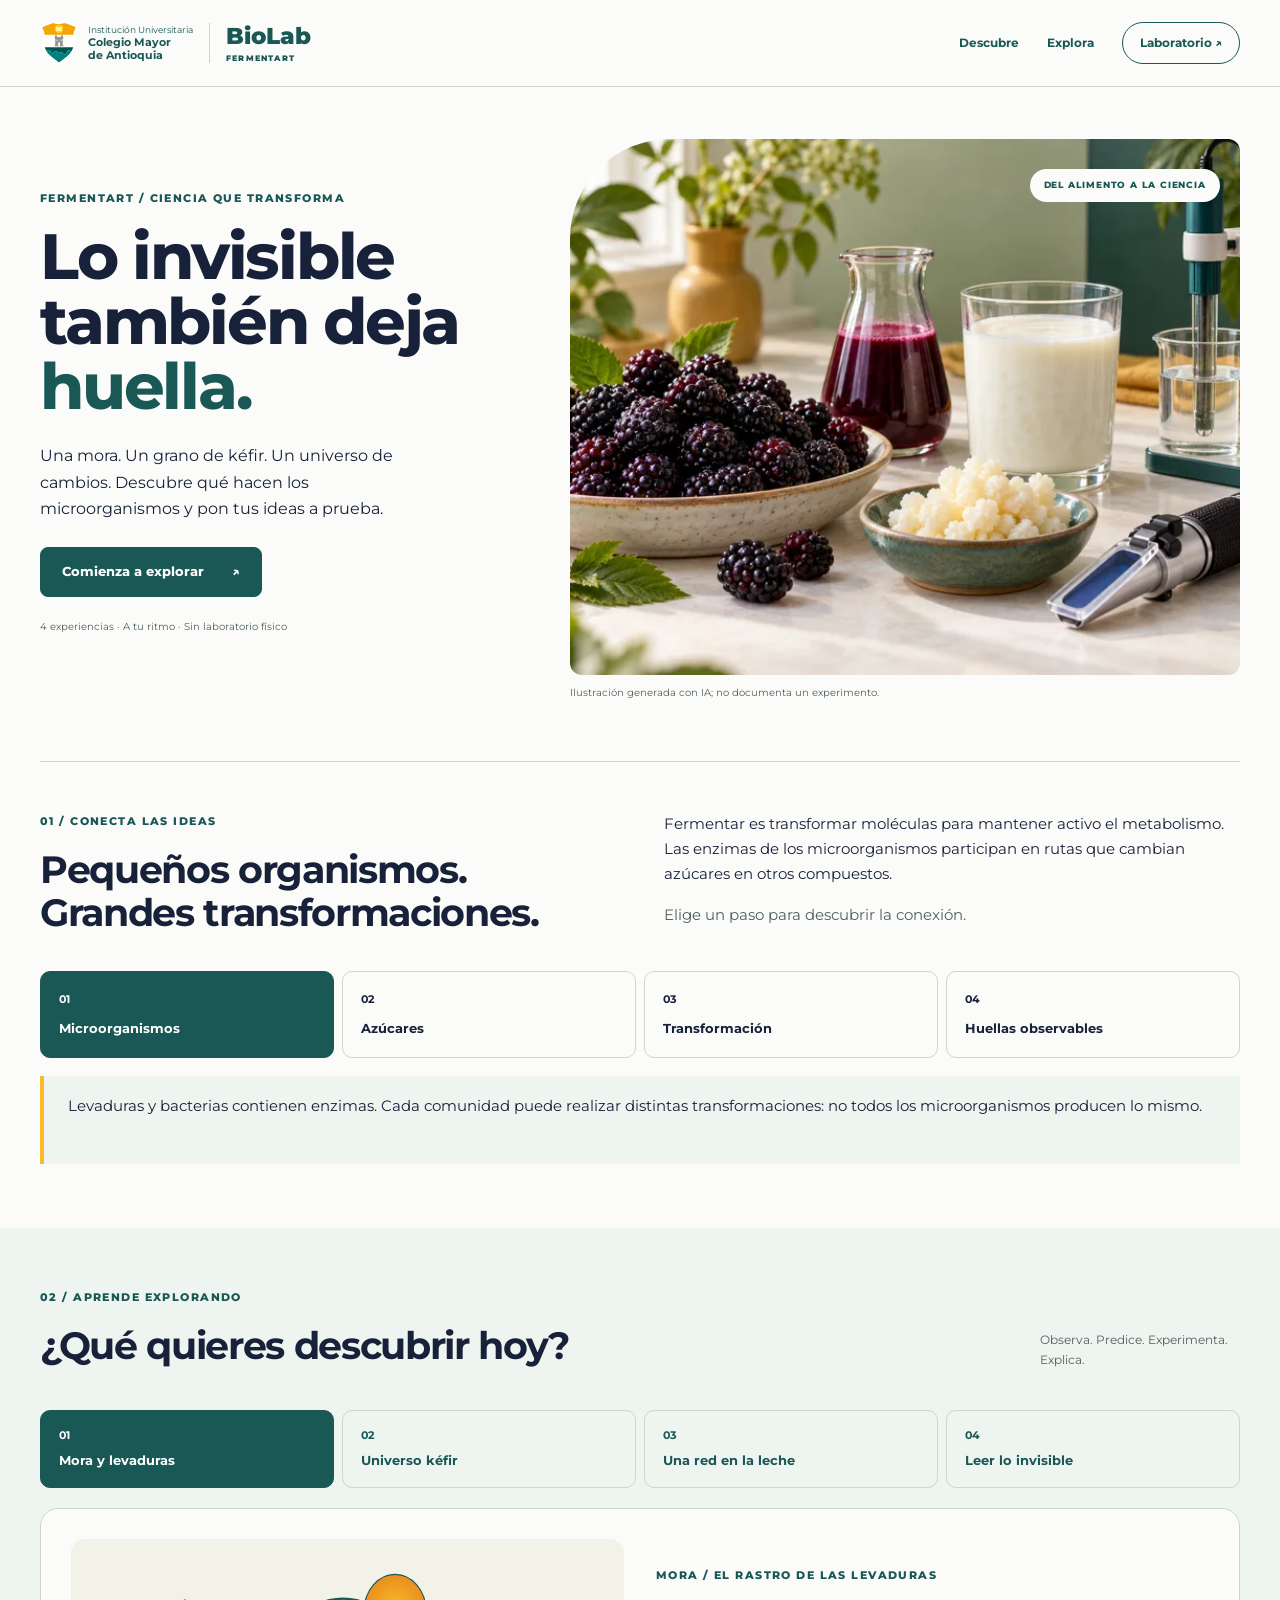
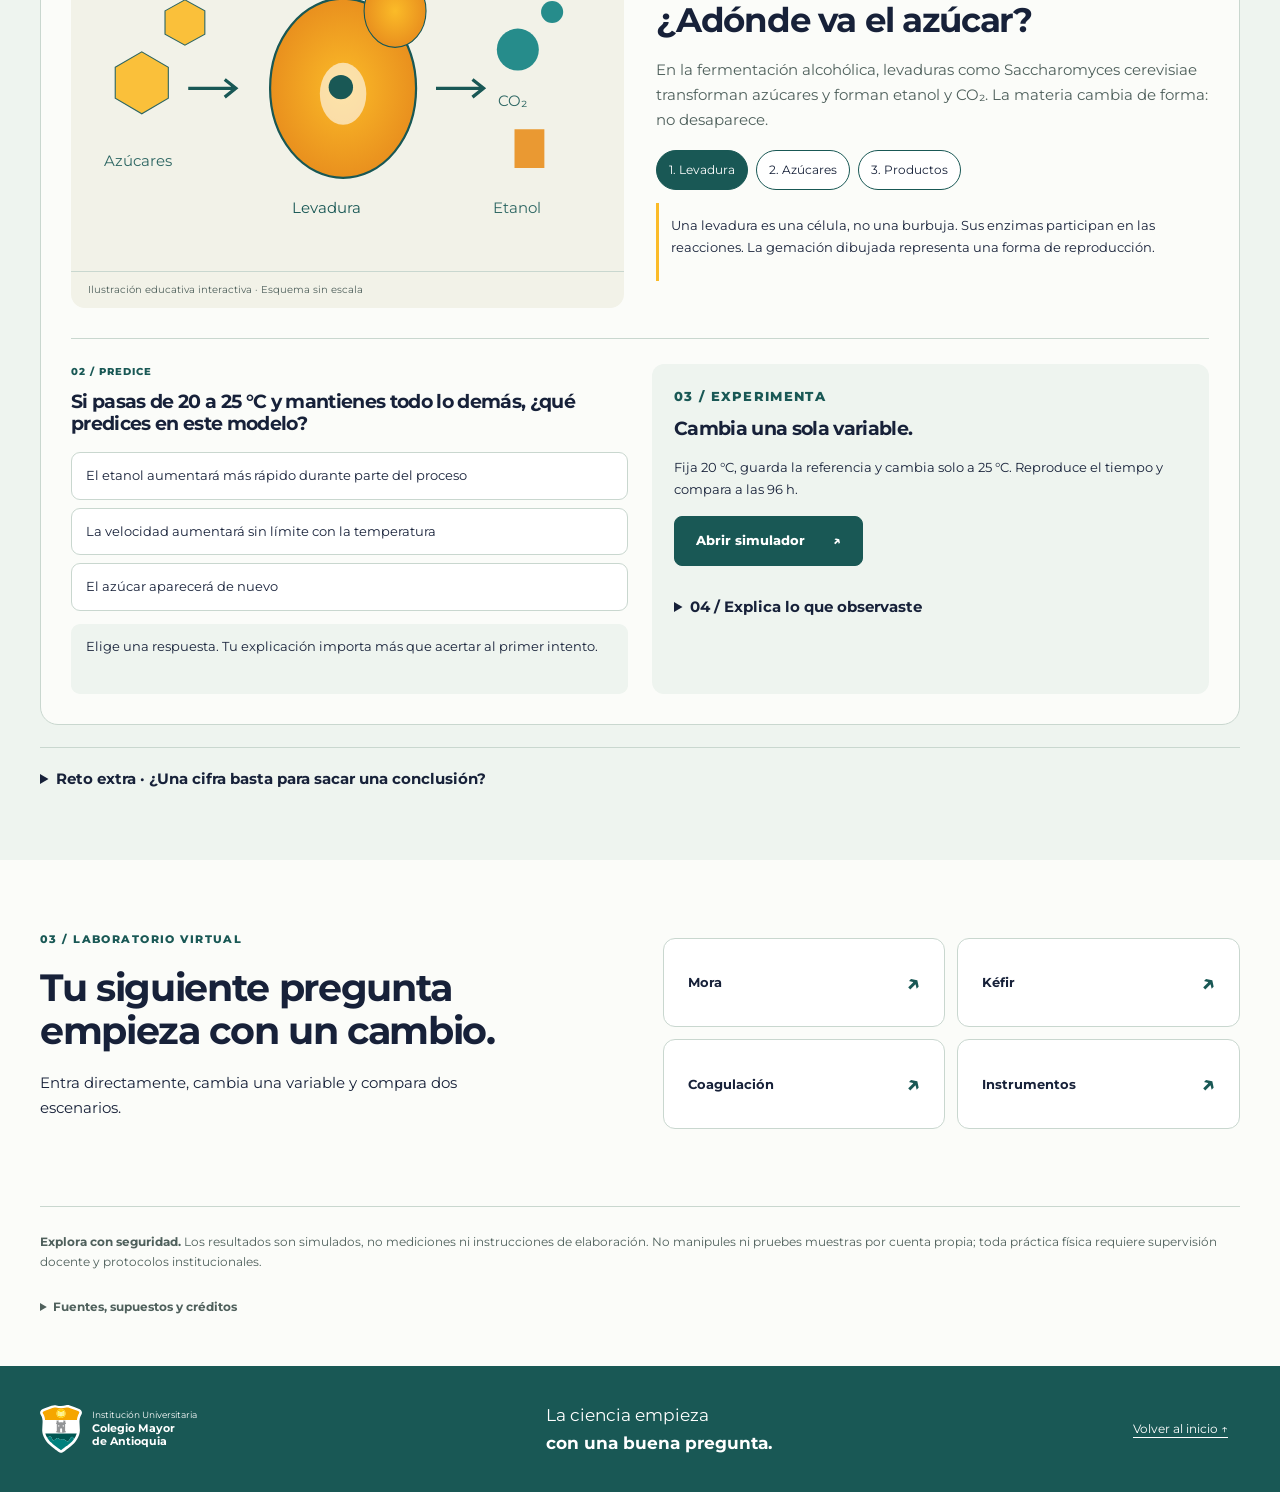
==== commit 284cda14: "feat(experience): integrate visual FermentArt activities and accessible simulators" ====
--- a/index.html
+++ b/index.html
@@ -1,1005 +1,89 @@
-<!doctype html><html lang="es"><head><meta charset="utf-8" /><meta name="viewport" content="width=device-width,initial-scale=1,viewport-fit=cover" /><meta name="theme-color" content="#ffffff" /><title>BioLab Escolar</title><meta name="description" content="Laboratorio escolar interactivo de ciencia de alimentos para estudiantes de 10.º y 11.º: experimenta, mide, interpreta y presenta evidencia científica."><link rel="canonical" href="https://biolab-xi.vercel.app/"><meta property="og:title" content="BioLab Escolar"><meta property="og:description" content="Convierte ciencia en producto con rutas prácticas de transformación láctea y fermentación."><meta property="og:type" content="website"><meta property="og:url" content="https://biolab-xi.vercel.app/"><meta name="apple-mobile-web-app-capable" content="yes" /><meta name="apple-mobile-web-app-status-bar-style" content="default" /><meta name="apple-mobile-web-app-title" content="BioLab Escolar" /><link rel="icon" type="image/svg+xml" href="[data-uri]" /><style>:root{--navy:#0a2d63;--blue:#1f7eea;--teal:#0aa99b;--teal2:#14c6b7;--purple:#7b32d5;--purple2:#9c4dea;--green:#1fb875;--yellow:#f2a900;--coral:#f45e69;--pink:#df3d82;--ink:#15335c;--muted:#667b99;--line:#dfe8f5;--bg:#f8fbff;--white:#fff;--shadow:0 18px 50px rgba(17,54,99,.13);--soft:0 10px 28px rgba(17,54,99,.08);}*{box-sizing:border-box}html{scroll-behavior:smooth;background:#fff}body{margin:0;font-family:Inter,ui-sans-serif,system-ui,-apple-system,BlinkMacSystemFont,"Segoe UI",sans-serif;color:var(--ink);background:#fff}button,input,textarea,select{font:inherit}button,a{cursor:pointer}.wrap{width:min(1180px,calc(100% - 34px));margin:auto}.hidden{display:none!important}.header{position:sticky;top:0;z-index:50;background:rgba(255,255,255,.93);backdrop-filter:blur(18px);border-bottom:1px solid rgba(220,231,244,.9)}.headerin{height:72px;display:flex;align-items:center;justify-content:space-between;gap:22px}.brand{display:flex;align-items:center;gap:10px;text-decoration:none}.mark{width:42px;height:42px;border-radius:50%;border:3px solid var(--navy);position:relative;display:grid;place-items:center;background:#fff}.mark:before{content:"";width:19px;height:25px;border-radius:0 0 12px 12px;background:linear-gradient(145deg,var(--teal),#2ec2a7);clip-path:polygon(50% 0,100% 100%,0 100%)}.mark:after{content:"";position:absolute;width:9px;height:9px;border-radius:50%;background:var(--purple);top:-5px;right:3px;box-shadow:-7px 9px 0 -2px var(--teal2)}.brandtext{line-height:.92;font-weight:950;letter-spacing:-.05em;font-size:22px;color:var(--navy)}.brandtext span{color:var(--teal)}.brandtext small{display:block;letter-spacing:.36em;font-size:8px;margin-top:6px;color:#506784}.nav{display:flex;align-items:center;gap:24px}.nav a{font-size:13px;text-decoration:none;color:#3f5776;font-weight:750}.nav a:hover{color:var(--teal)}.actions{display:flex;gap:9px}.btn{border:0;border-radius:11px;padding:12px 18px;font-weight:850;text-decoration:none;display:inline-flex;align-items:center;justify-content:center;gap:8px}.btn.outline{background:#fff;border:1.5px solid #bcd0e8;color:var(--navy)}.btn.primary{background:linear-gradient(90deg,#0aa898,#08b6a9);color:#fff;box-shadow:0 10px 22px rgba(10,169,155,.22)}.menuBtn{display:none;border:1px solid var(--line);background:#fff;border-radius:11px;padding:10px 12px}.hero{position:relative;overflow:hidden;background:linear-gradient(90deg,#f8fcff 0%,#f7fbff 48%,#eef7ff 100%)}.heroGrid{min-height:550px;display:grid;grid-template-columns:47% 53%;align-items:center}.heroCopy{padding:48px 0 46px;position:relative;z-index:3}.eyebrow{color:#3275b7;font-size:12px;letter-spacing:.16em;font-weight:900}.hero h1{font-size:62px;line-height:.95;margin:14px 0 18px;letter-spacing:-.065em;color:var(--navy);max-width:580px}.hero h1 span{display:block;color:var(--teal)}.hero p{font-size:17px;line-height:1.55;color:#536b89;max-width:590px}.heroButtons{display:flex;gap:12px;margin:25px 0 24px}.heroMeta{display:grid;grid-template-columns:repeat(3,max-content);gap:28px}.meta{display:flex;gap:10px;align-items:center;font-size:12px;color:#4f6684;font-weight:750}.metaIcon{width:38px;height:38px;border-radius:13px;background:#e8f7ff;display:grid;place-items:center;font-size:19px;color:#176ab3}.heroMedia{height:550px;position:relative;overflow:hidden}.heroMedia img{position:absolute;inset:0;width:100%;height:100%;object-fit:cover;object-position:center;animation:heroDrift 10s ease-in-out infinite alternate;will-change:transform}.heroMedia:after{content:"";position:absolute;inset:0;background:linear-gradient(90deg,#f8fcff 0%,rgba(248,252,255,.32) 20%,rgba(248,252,255,0) 45%)}.heroFloat{position:absolute;border-radius:50%;background:rgba(255,255,255,.78);box-shadow:0 10px 30px rgba(10,55,95,.12);animation:float 4.5s ease-in-out infinite}.hf1{width:16px;height:16px;right:16%;top:22%}.hf2{width:10px;height:10px;right:11%;top:47%;animation-delay:-1.8s}.hf3{width:22px;height:22px;right:37%;bottom:13%;animation-delay:-3s}@keyframes heroDrift{from{transform:scale(1.015) translate3d(0,0,0)}to{transform:scale(1.06) translate3d(-1.3%,.6%,0)}}@keyframes float{0%,100%{transform:translateY(0)}50%{transform:translateY(-12px)}}.section{padding:48px 0}.section.alt{background:#f8fbff}.sectionHead{display:flex;align-items:flex-end;justify-content:space-between;gap:20px;margin-bottom:24px}.sectionHead h2{font-size:34px;letter-spacing:-.04em;margin:0;color:var(--navy)}.sectionHead p{margin:6px 0 0;color:var(--muted);font-size:14px}.scribble{font-family:"Comic Sans MS",cursive;font-size:17px;transform:rotate(-3deg);color:#315c90;max-width:250px;text-align:center}.scribble:after{content:"";display:block;width:110px;height:4px;background:#1fc8b1;border-radius:5px;margin:5px auto 0}.routes{display:grid;grid-template-columns:1fr 1fr;gap:28px}.routeCard{position:relative;min-height:350px;border-radius:22px;overflow:hidden;box-shadow:var(--shadow);background:#111}.routeCard img{position:absolute;inset:0;width:100%;height:100%;object-fit:cover;transition:transform .7s ease}.routeCard:hover img{transform:scale(1.045)}.routeShade{position:absolute;inset:0;background:linear-gradient(180deg,rgba(0,0,0,0) 35%,rgba(4,22,52,.84) 100%)}.routeContent{position:absolute;left:22px;right:22px;bottom:20px;color:#fff}.routeContent h3{font-size:29px;margin:0 0 7px;letter-spacing:-.035em}.routeContent p{font-size:13px;line-height:1.45;max-width:420px;margin:0 0 13px;color:rgba(255,255,255,.9)}.routeContent .btn{padding:10px 16px}.routeCard.purple .btn{background:linear-gradient(90deg,#7c2bd5,#953de1);color:#fff}.routeCard.teal .btn{background:linear-gradient(90deg,#0aa898,#0fc0b0);color:#fff}.steps{display:grid;grid-template-columns:repeat(6,1fr);gap:14px}.step{border-radius:18px;padding:20px 16px 19px;min-height:180px;box-shadow:var(--soft);position:relative;overflow:hidden;border:1px solid rgba(220,230,243,.9);transition:transform .25s ease}.step:hover{transform:translateY(-5px)}.stepNum{width:34px;height:34px;border-radius:12px;color:#fff;display:grid;place-items:center;font-weight:950;font-size:14px}.stepIcon{font-size:31px;margin:15px 0 9px}.step h3{margin:0 0 6px;font-size:18px;color:var(--navy)}.step p{margin:0;color:#617794;font-size:12px;line-height:1.45}.s1{background:linear-gradient(180deg,#f1f8ff,#fff)}.s1 .stepNum{background:#2b83e7}.s2{background:linear-gradient(180deg,#eefcfb,#fff)}.s2 .stepNum{background:#15ae9d}.s3{background:linear-gradient(180deg,#f7efff,#fff)}.s3 .stepNum{background:#8437d6}.s4{background:linear-gradient(180deg,#effbf3,#fff)}.s4 .stepNum{background:#22b871}.s5{background:linear-gradient(180deg,#fff8e9,#fff)}.s5 .stepNum{background:#f0a115}.s6{background:linear-gradient(180deg,#fff0f6,#fff)}.s6 .stepNum{background:#da3d7f}.dataGrid{display:grid;grid-template-columns:31% 47% 22%;gap:24px;align-items:center}.dataCopy h2{font-size:42px;line-height:1;letter-spacing:-.05em;margin:8px 0 15px;color:var(--navy)}.dataCopy p{font-size:14px;line-height:1.55;color:#5f7795}.dataImg{position:relative;border-radius:22px;overflow:hidden;min-height:320px;box-shadow:var(--shadow)}.dataImg img{width:100%;height:100%;position:absolute;inset:0;object-fit:cover;animation:dataPan 9s ease-in-out infinite alternate}@keyframes dataPan{from{transform:scale(1.02)}to{transform:scale(1.07) translateX(-1%)}}.dataList{display:grid;gap:14px}.dataItem{display:flex;gap:12px;align-items:center;padding:11px 0;border-bottom:1px solid var(--line)}.dataItem:last-child{border:0}.di{width:39px;height:39px;border-radius:13px;background:#f0ecff;display:grid;place-items:center;font-size:19px}.dataItem strong{display:block;color:var(--navy);font-size:15px}.dataItem span{font-size:12px;color:var(--muted)}.teacher{background:linear-gradient(120deg,#f3f1ff,#f6fbff);border:1px solid #e2e3f2;border-radius:24px;padding:28px;display:grid;grid-template-columns:26% 1fr;gap:28px;align-items:center}.teacherCopy h2{font-size:31px;margin:6px 0 8px;color:var(--navy);letter-spacing:-.04em}.teacherCopy p{font-size:13px;color:#617794;line-height:1.5}.dash{display:grid;grid-template-columns:1.2fr .75fr .8fr;gap:12px}.dashCard{background:#fff;border-radius:16px;padding:16px;box-shadow:var(--soft);border:1px solid #e9eef6}.dashCard h4{margin:0 0 12px;color:var(--navy);font-size:14px}.teamMini{display:grid;grid-template-columns:65px 1fr 36px;align-items:center;gap:8px;margin:9px 0;font-size:11px;color:#536b89}.bar{height:8px;background:#ecf1f7;border-radius:999px;overflow:hidden}.bar i{display:block;height:100%;border-radius:999px;background:linear-gradient(90deg,#12ac9c,#0cc7b4)}.alertMini{display:flex;gap:8px;font-size:11px;color:#5e728d;margin:9px 0}.projectMini{display:flex;gap:8px;align-items:center;margin:10px 0;font-size:11px;color:#536b89}.thumb{width:44px;height:36px;border-radius:9px;background:linear-gradient(145deg,#edf7ff,#eee5ff);display:grid;place-items:center;font-size:20px}.benefits{display:grid;grid-template-columns:repeat(4,1fr);gap:24px}.benefit{display:flex;gap:12px;align-items:flex-start}.benefitIcon{width:45px;height:45px;border-radius:14px;background:#eef7ff;display:grid;place-items:center;font-size:23px;flex:none}.benefit h3{font-size:15px;margin:0 0 5px;color:var(--navy)}.benefit p{font-size:11px;line-height:1.45;color:#6a7e98;margin:0}.footer{background:linear-gradient(90deg,#073365,#0d4c73);color:#fff;padding:28px 0}.footerin{display:flex;align-items:center;justify-content:space-between;gap:20px}.footer .brandtext,.footer .brandtext small{color:#fff}.footerTag{font-size:22px;font-weight:850}.mobilePreview{display:none}/* interactive lab drawer */.drawer{position:fixed;inset:0;z-index:90;background:rgba(6,26,55,.54);display:none;align-items:flex-end;justify-content:center;padding:20px}.drawer.open{display:flex}.drawerPanel{width:min(650px,100%);max-height:88vh;overflow:auto;background:#fff;border-radius:26px 26px 18px 18px;padding:22px;box-shadow:0 30px 80px rgba(0,0,0,.24);animation:slide .25s ease}@keyframes slide{from{transform:translateY(30px);opacity:.4}to{transform:none;opacity:1}}.drawerHead{display:flex;justify-content:space-between;align-items:center;gap:12px}.close{border:0;background:#eef4fa;width:38px;height:38px;border-radius:12px;font-size:18px}.drawer h3{font-size:26px;margin:0;color:var(--navy)}.missionGrid{display:grid;grid-template-columns:1fr 1fr;gap:10px;margin-top:16px}.missionTile{padding:15px;border-radius:16px;background:#f7faff;border:1px solid var(--line);text-align:left}.missionTile strong{display:block;color:var(--navy);font-size:14px}.missionTile span{font-size:11px;color:var(--muted)}.formGrid{display:grid;grid-template-columns:1fr 1fr;gap:10px}.field{display:grid;gap:6px}.field label{font-size:11px;font-weight:850;color:#506986}.field input,.field textarea{width:100%;border:1px solid #dbe6f3;border-radius:12px;padding:12px;font-size:16px}.field textarea{min-height:84px;resize:vertical}.chart{height:170px;margin-top:14px;border-radius:16px;background:linear-gradient(180deg,#f8fbff,#eef7ff);position:relative;overflow:hidden}.chart svg{width:100%;height:100%}.notice{margin-top:12px;padding:12px 14px;border-radius:13px;background:#eefaf6;color:#28755e;font-size:12px;font-weight:750}@media(max-width:900px){.wrap{width:min(100% - 24px,760px)}.nav,.actions .outline{display:none}.menuBtn{display:block}.headerin{height:64px}.heroGrid{display:block}.heroCopy{padding:34px 0 24px}.hero h1{font-size:45px}.hero p{font-size:14px}.heroMeta{grid-template-columns:1fr 1fr;gap:10px 18px}.heroMedia{height:310px;margin:0 -12px}.heroMedia:after{background:linear-gradient(180deg,#fff 0%,rgba(255,255,255,0) 24%)}.section{padding:34px 0}.sectionHead{align-items:flex-start}.sectionHead h2{font-size:29px}.scribble{display:none}.routes{grid-template-columns:1fr}.routeCard{min-height:330px}.steps{grid-template-columns:1fr 1fr}.dataGrid{grid-template-columns:1fr}.dataCopy h2{font-size:35px}.dataImg{min-height:260px}.dataList{grid-template-columns:1fr 1fr}.teacher{grid-template-columns:1fr;padding:20px}.dash{grid-template-columns:1fr}.benefits{grid-template-columns:1fr 1fr}.footerin{align-items:flex-start;flex-direction:column}.mobilePreview{display:block}}@media(max-width:520px){.wrap{width:min(100% - 20px,460px)}.brandtext{font-size:19px}.mark{width:38px;height:38px}.hero h1{font-size:40px}.heroButtons{display:grid}.heroMeta{grid-template-columns:1fr}.meta{font-size:11px}.heroMedia{height:280px}.sectionHead h2{font-size:27px}.routeCard{min-height:300px}.steps{gap:10px}.step{min-height:160px;padding:15px 12px}.step h3{font-size:16px}.dataList{grid-template-columns:1fr}.benefits{grid-template-columns:1fr}.missionGrid,.formGrid{grid-template-columns:1fr}}@media(prefers-reduced-motion:reduce){*{scroll-behavior:auto!important}.heroMedia img,.dataImg img,.heroFloat{animation:none!important}.routeCard img,.step{transition:none!important}}.uiIcon{width:1.15em;height:1.15em;display:inline-block;vertical-align:-.18em;fill:none;stroke:currentColor;stroke-width:1.8;stroke-linecap:round;stroke-linejoin:round;flex:none}.metaIcon .uiIcon,.di .uiIcon,.benefitIcon .uiIcon,.thumb .uiIcon{width:22px;height:22px}.stepIcon{display:flex;align-items:center;height:34px;margin:15px 0 9px;color:var(--navy)}.stepIcon .uiIcon{width:32px;height:32px;stroke-width:1.7}.eyebrow.iconLabel{display:flex;align-items:center;gap:7px}.eyebrow.iconLabel .uiIcon{width:16px;height:16px}.menuBtn .uiIcon,.close .uiIcon{width:20px;height:20px}.btn .uiIcon{width:17px;height:17px}.alertDot{width:18px;height:18px;border-radius:50%;display:grid;place-items:center;color:#fff;flex:none}.alertDot.red{background:#ef4f5f}.alertDot.orange{background:#f0a115}.alertDot .uiIcon{width:11px;height:11px;stroke-width:2.5}/* ===== BioLab MVP v0.4: experiencia funcional ===== */.missionProgress{margin:14px 0 18px}.missionProgressTop{display:flex;align-items:center;justify-content:space-between;gap:12px;font-size:12px;color:var(--muted);font-weight:800}.missionProgressBar{height:10px;background:#edf3f9;border-radius:999px;overflow:hidden;margin-top:8px}.missionProgressBar i{display:block;height:100%;border-radius:999px;background:linear-gradient(90deg,var(--teal),var(--purple));transition:width .35s ease}.studentSummary{display:grid;grid-template-columns:repeat(3,1fr);gap:10px;margin:12px 0}.studentStat{padding:12px;border:1px solid var(--line);border-radius:14px;background:#fbfdff}.studentStat small{display:block;color:var(--muted);font-size:10px;font-weight:800;text-transform:uppercase;letter-spacing:.08em}.studentStat strong{display:block;color:var(--navy);font-size:19px;margin-top:3px}.screenLead{font-size:13px;line-height:1.5;color:var(--muted);margin:8px 0 14px}.choiceList{display:grid;gap:9px;margin-top:12px}.choiceBtn{display:flex;align-items:flex-start;gap:10px;width:100%;padding:13px 14px;text-align:left;border:1px solid #dce7f3;background:#fff;border-radius:14px;color:#38526f;font-weight:720;line-height:1.35}.choiceBtn:hover,.choiceBtn:focus{border-color:#80cfc5;box-shadow:0 0 0 3px rgba(10,169,155,.09);outline:none}.choiceBtn.correct{border-color:#77ccb4;background:#eefaf6;color:#1d725a}.choiceBtn.wrong{border-color:#f2a2aa;background:#fff5f6;color:#a7414d}.choiceLetter{width:28px;height:28px;flex:0 0 28px;border-radius:9px;background:#edf4fb;color:var(--navy);display:grid;place-items:center;font-size:12px;font-weight:950}.missionTile.done{border-color:#7ad1ba;background:#effbf7}.missionTile.active{outline:3px solid rgba(10,169,155,.25);border-color:var(--teal)}.missionTile.locked{opacity:.58}.checkpoint{padding:14px;border-radius:15px;background:#f8fbff;border:1px solid var(--line);margin:12px 0}.checkpoint h4{margin:0 0 6px;color:var(--navy);font-size:14px}.checkpoint p{margin:0;color:var(--muted);font-size:12px;line-height:1.45}.miniChecklist{display:grid;gap:9px;margin:13px 0}.checkRow{display:flex;align-items:flex-start;gap:10px;padding:11px 12px;border:1px solid var(--line);border-radius:13px;background:#fff;font-size:12px;color:#506986}.checkRow input{width:18px;height:18px;margin:0;accent-color:var(--teal)}.field select{width:100%;border:1px solid #dbe6f3;border-radius:12px;padding:12px;background:#fff;font-size:16px}.field input:focus,.field textarea:focus,.field select:focus{outline:3px solid rgba(10,169,155,.12);border-color:#78c9c0}.tableWrap{overflow:auto;margin-top:12px;border:1px solid var(--line);border-radius:15px}.dataTable{width:100%;border-collapse:collapse;min-width:540px;background:#fff}.dataTable th,.dataTable td{padding:10px 11px;border-bottom:1px solid #edf2f7;text-align:left;font-size:11px;color:#536b89}.dataTable th{background:#f7faff;color:#31516f;font-weight:900}.dataTable tr:last-child td{border-bottom:0}.pill{display:inline-flex;align-items:center;gap:5px;border-radius:999px;padding:6px 9px;background:#eef8f6;color:#277361;font-size:10px;font-weight:850}.pill.purple{background:#f4effd;color:#6a3cb0}.pill.blue{background:#edf5ff;color:#2a69a9}.resultHero{padding:20px;border-radius:20px;background:linear-gradient(135deg,#eefaf6,#f6f1ff);border:1px solid #dce8ef;text-align:center}.resultHero .score{font-size:48px;line-height:1;font-weight:950;color:var(--navy);letter-spacing:-.05em}.resultHero p{font-size:12px;color:var(--muted)}.badges{display:grid;grid-template-columns:repeat(2,1fr);gap:10px;margin:14px 0}.badgeCard{padding:13px;border:1px solid var(--line);border-radius:15px;background:#fff;display:flex;gap:10px;align-items:center}.badgeIcon{width:40px;height:40px;border-radius:13px;background:#eff8ff;color:#2273bd;display:grid;place-items:center}.badgeIcon.purple{background:#f5efff;color:var(--purple)}.badgeIcon.green{background:#effaf5;color:var(--green)}.badgeIcon.orange{background:#fff7e8;color:#d78a00}.badgeCard strong{font-size:12px;color:var(--navy);display:block}.badgeCard span{font-size:10px;color:var(--muted)}.teacherStats{display:grid;grid-template-columns:repeat(3,1fr);gap:10px;margin:12px 0}.teacherStat{padding:12px;border:1px solid var(--line);border-radius:14px;background:#fff}.teacherStat small{font-size:10px;color:var(--muted);font-weight:800}.teacherStat b{font-size:21px;color:var(--navy);display:block;margin-top:3px}.feedbackBox{margin-top:12px;padding:12px 14px;border-radius:13px;font-size:12px;line-height:1.45}.feedbackBox.ok{background:#eefaf6;color:#24725b}.feedbackBox.warn{background:#fff7eb;color:#8a6016}.feedbackBox.bad{background:#fff2f4;color:#a14350}.drawerActions{display:flex;gap:9px;margin-top:15px;flex-wrap:wrap}.drawerActions .btn{flex:1}.subtleBtn{border:1px solid var(--line);background:#fff;color:#536b89;border-radius:11px;padding:11px 14px;font-weight:800}.xpChip{display:inline-flex;align-items:center;gap:6px;padding:6px 10px;border-radius:999px;background:#f3effe;color:#6a3cb0;font-size:11px;font-weight:900}.routeChip{display:inline-flex;align-items:center;gap:6px;padding:6px 10px;border-radius:999px;background:#edf9f7;color:#277361;font-size:11px;font-weight:900}.emptyState{padding:20px;text-align:center;border:1px dashed #cbd9e8;border-radius:16px;background:#fbfdff;color:var(--muted);font-size:12px}.microLabel{font-size:10px;font-weight:900;letter-spacing:.1em;text-transform:uppercase;color:#5a7594}.postCompare{display:grid;grid-template-columns:1fr auto 1fr;gap:10px;align-items:center;margin:14px 0}.postBox{padding:13px;border:1px solid var(--line);border-radius:14px;text-align:center;background:#fff}.postBox small{font-size:10px;color:var(--muted)}.postBox b{display:block;font-size:23px;color:var(--navy)}@media(max-width:520px){.studentSummary,.teacherStats{grid-template-columns:1fr 1fr}.badges{grid-template-columns:1fr}.drawerActions{display:grid;grid-template-columns:1fr}.postCompare{grid-template-columns:1fr}.postCompare .uiIcon{transform:rotate(90deg)}}/* ===== BioLab v0.5 · aula conectada ===== */.syncChip{display:inline-flex;align-items:center;gap:7px;border:1px solid #dce8f3;background:#fff;border-radius:999px;padding:7px 10px;font-size:10px;font-weight:900;color:#516b88}.syncDot{width:8px;height:8px;border-radius:50%;background:#a7b4c5;box-shadow:0 0 0 4px rgba(167,180,197,.14)}.syncChip.online .syncDot{background:#16b487;box-shadow:0 0 0 4px rgba(22,180,135,.14)}.syncChip.error .syncDot{background:#e66a74;box-shadow:0 0 0 4px rgba(230,106,116,.13)}.syncPanel{padding:15px;border:1px solid var(--line);border-radius:16px;background:linear-gradient(135deg,#f8fcff,#f7f3ff);margin:12px 0}.syncPanel h4{margin:0 0 6px;color:var(--navy);font-size:14px}.syncPanel p{margin:0;color:var(--muted);font-size:11px;line-height:1.45}.syncGrid{display:grid;grid-template-columns:1fr 1fr;gap:10px;margin-top:12px}.syncInfo{padding:11px 12px;border:1px solid #e2eaf3;border-radius:13px;background:#fff}.syncInfo small{display:block;font-size:9px;text-transform:uppercase;letter-spacing:.08em;color:#7890aa;font-weight:900}.syncInfo strong{display:block;margin-top:3px;color:var(--navy);font-size:13px;word-break:break-word}.shareBox{margin-top:12px;padding:12px;border:1px dashed #bcd1e4;border-radius:14px;background:#fff}.shareUrl{display:block;margin-top:6px;padding:10px;border-radius:10px;background:#f4f8fc;color:#31516f;font-size:10px;word-break:break-all}.qrWrap{display:grid;grid-template-columns:150px 1fr;gap:14px;align-items:center;margin-top:12px}.qrWrap img{width:150px;height:150px;border-radius:12px;border:1px solid #e1e8f1;background:#fff;padding:6px}.remoteTeams{display:grid;gap:10px;margin-top:12px}.remoteTeam{padding:13px;border:1px solid var(--line);border-radius:15px;background:#fff}.remoteTeamTop{display:flex;align-items:center;justify-content:space-between;gap:10px}.remoteTeamTop strong{font-size:13px;color:var(--navy)}.remoteTeamTop span{font-size:10px;color:var(--muted)}.remoteTeamMeta{display:flex;gap:7px;flex-wrap:wrap;margin:7px 0}.remoteTeamMeta .pill{padding:5px 8px}.remoteTeam .bar{margin-top:8px}.remoteEmpty{padding:16px;border:1px dashed #cbd9e8;border-radius:14px;color:var(--muted);font-size:11px;text-align:center;background:#fbfdff}.miniSpinner{width:16px;height:16px;border:2px solid #d7e3ef;border-top-color:var(--teal);border-radius:50%;display:inline-block;animation:spin .7s linear infinite}@keyframes spin{to{transform:rotate(360deg)}}@media(max-width:620px){.syncGrid,.qrWrap{grid-template-columns:1fr}.qrWrap img{width:130px;height:130px}.actions #syncBtn{display:none}}/* ===== BioLab v0.7 ===== */
-.skipLink{position:fixed;left:12px;top:10px;z-index:120;transform:translateY(-160%);background:var(--navy);color:#fff;padding:10px 14px;border-radius:10px;text-decoration:none;font-weight:850;transition:transform .2s ease}.skipLink:focus{transform:none}.mobileNav{position:fixed;inset:64px 0 auto 0;z-index:70;background:rgba(255,255,255,.98);backdrop-filter:blur(18px);border-bottom:1px solid var(--line);box-shadow:0 18px 34px rgba(17,54,99,.14);padding:14px 18px 18px;display:none}.mobileNav.open{display:block}.mobileNav a,.mobileNav button{width:100%;display:flex;align-items:center;justify-content:space-between;padding:13px 12px;border:0;border-bottom:1px solid #edf2f7;background:transparent;color:var(--navy);text-decoration:none;font-weight:850;text-align:left}.mobileNav .mobileActions{display:grid;grid-template-columns:1fr 1fr;gap:9px;margin-top:12px}.mobileNav .mobileActions button{border:1px solid var(--line);border-radius:12px;justify-content:center}.progressDock{position:fixed;left:50%;bottom:16px;z-index:65;transform:translateX(-50%);width:min(720px,calc(100% - 28px));background:rgba(7,45,99,.96);color:#fff;border:1px solid rgba(255,255,255,.16);border-radius:18px;box-shadow:0 18px 48px rgba(6,26,55,.28);padding:11px 12px 11px 15px;display:flex;align-items:center;gap:13px;backdrop-filter:blur(16px)}.progressDock[hidden]{display:none}.progressDockMain{min-width:0;flex:1}.progressDockTop{display:flex;justify-content:space-between;gap:10px;font-size:11px;font-weight:850}.progressDockTop strong{white-space:nowrap;overflow:hidden;text-overflow:ellipsis}.progressDock .missionProgressBar{height:6px;background:rgba(255,255,255,.18);margin-top:7px}.progressDock .missionProgressBar i{background:linear-gradient(90deg,#6cf2db,#a882ff)}.progressDock .btn{padding:9px 13px;background:#fff;color:var(--navy);font-size:11px;box-shadow:none}.toast{position:fixed;right:18px;bottom:18px;z-index:130;max-width:320px;background:#082e60;color:#fff;padding:12px 14px;border-radius:13px;box-shadow:0 14px 38px rgba(6,26,55,.26);font-size:12px;font-weight:780;opacity:0;transform:translateY(12px);pointer-events:none;transition:.22s ease}.toast.show{opacity:1;transform:none}.teacherKpiGrid{display:grid;grid-template-columns:repeat(4,1fr);gap:9px;margin:12px 0}.teacherKpi{padding:12px;border:1px solid var(--line);border-radius:14px;background:#fff}.teacherKpi small{display:block;color:var(--muted);font-size:9px;font-weight:850;text-transform:uppercase;letter-spacing:.07em}.teacherKpi b{display:block;font-size:20px;color:var(--navy);margin-top:4px}.drawerPanel:focus{outline:none}@media(max-width:900px){.teacherKpiGrid{grid-template-columns:1fr 1fr}.progressDock{bottom:10px}}@media(max-width:520px){.progressDock{align-items:stretch;gap:9px}.progressDock .btn{padding:9px 10px}.progressDockTop{display:block}.progressDockTop span{display:block;margin-top:2px;opacity:.8}}/* ===== BioLab v0.8 ===== */
-.adminGrid{display:grid;grid-template-columns:1fr 1fr;gap:10px}.sessionList{display:grid;gap:10px;margin-top:14px}.sessionAdminCard{border:1px solid var(--line);border-radius:16px;padding:14px;background:#fff}.sessionAdminTop{display:flex;justify-content:space-between;gap:12px;align-items:flex-start}.sessionAdminTop strong{color:var(--navy);font-size:14px}.sessionAdminTop span{font-size:10px;color:var(--muted)}.sessionAdminMeta{display:flex;gap:7px;flex-wrap:wrap;margin-top:9px}.sessionAdminActions{display:flex;gap:8px;flex-wrap:wrap;margin-top:11px}.sessionAdminActions button{flex:1;min-width:110px}.statusBadge{display:inline-flex;align-items:center;gap:6px;padding:6px 9px;border-radius:999px;font-size:10px;font-weight:900}.statusBadge.active{background:#eefaf6;color:#24725b}.statusBadge.inactive{background:#f2f4f7;color:#6c7a8d}.adminKeyBox{padding:14px;border-radius:16px;background:linear-gradient(135deg,#f2f7ff,#f5f1ff);border:1px solid #e0e8f4}.adminKeyBox p{margin:6px 0 0;font-size:11px;color:var(--muted);line-height:1.45}.shareActions{display:flex;gap:8px;flex-wrap:wrap;margin-top:12px}.shareActions .btn,.shareActions .subtleBtn{flex:1}.maintenanceBlock{margin-top:14px;padding-top:12px;border-top:1px dashed #d8e4f0}.sessionCodeBig{font-size:28px;font-weight:950;color:var(--navy);letter-spacing:.08em}.offlineNote{font-size:10px;color:var(--muted);margin-top:8px}@media(max-width:620px){.adminGrid{grid-template-columns:1fr}.sessionAdminTop{display:block}.sessionAdminTop .statusBadge{margin-top:8px}.sessionAdminActions{display:grid;grid-template-columns:1fr 1fr}.sessionAdminActions button{min-width:0}}/* ===== BioLab v0.9 ===== */
-.metricGrid{display:grid;grid-template-columns:repeat(3,1fr);gap:9px;margin:12px 0}.metricCard{padding:12px;border:1px solid var(--line);border-radius:14px;background:#fff}.metricCard small{display:block;color:var(--muted);font-size:9px;font-weight:850;text-transform:uppercase;letter-spacing:.07em}.metricCard b{display:block;color:var(--navy);font-size:19px;margin-top:4px}.metricCard span{display:block;color:var(--muted);font-size:10px;margin-top:3px}.trendBlock{padding:14px;border:1px solid var(--line);border-radius:16px;background:#fbfdff;margin-top:12px}.trendBlock h4{margin:0 0 5px;color:var(--navy);font-size:14px}.trendBlock p{margin:0;color:var(--muted);font-size:11px;line-height:1.5}.miniCharts{display:grid;grid-template-columns:1fr 1fr;gap:10px;margin-top:12px}.miniChart{border:1px solid var(--line);border-radius:15px;padding:10px;background:#fff}.miniChart strong{font-size:11px;color:var(--navy)}.miniChart svg{display:block;width:100%;height:125px;margin-top:7px}.rowDelete{border:0;background:#fff2f4;color:#a14350;border-radius:8px;padding:6px 8px;font-size:10px;font-weight:850}.scienceNote{padding:12px 14px;border-radius:14px;background:#eef6ff;border:1px solid #d9e8f7;color:#315c82;font-size:11px;line-height:1.5;margin-top:12px}.evidenceSummary{display:grid;gap:9px;margin:14px 0}.evidenceLine{display:flex;justify-content:space-between;gap:14px;padding:10px 12px;border-bottom:1px solid #edf2f7;font-size:11px}.evidenceLine strong{color:var(--navy)}.evidenceLine span{color:var(--muted);text-align:right}.dangerZone{margin-top:14px;padding-top:12px;border-top:1px dashed #e7ccd0}.dangerBtn{border:1px solid #efc3ca;background:#fff;color:#a14350;border-radius:11px;padding:10px 13px;font-weight:850}.validationMsg{margin-top:10px;padding:10px 12px;border-radius:12px;font-size:11px;line-height:1.45}.validationMsg.warn{background:#fff7eb;color:#8a6016}.validationMsg.ok{background:#eefaf6;color:#24725b}@media(max-width:620px){.metricGrid{grid-template-columns:1fr 1fr}.miniCharts{grid-template-columns:1fr}.evidenceLine{display:block}.evidenceLine span{display:block;text-align:left;margin-top:3px}}/* ===== BioLab v0.9 polish ===== */
-:where(button,.btn,.subtleBtn,.choiceBtn,.menuBtn,input,select){min-height:44px}.close{width:44px;height:44px}.drawer{padding-bottom:calc(20px + env(safe-area-inset-bottom))}.progressDock{bottom:max(10px,env(safe-area-inset-bottom))}.footer{padding-bottom:calc(28px + env(safe-area-inset-bottom))}.confirmOverlay{position:fixed;inset:0;z-index:145;background:rgba(6,26,55,.58);display:grid;place-items:center;padding:20px}.confirmOverlay[hidden]{display:none}.confirmCard{width:min(420px,100%);background:#fff;border-radius:20px;padding:20px;box-shadow:0 28px 80px rgba(6,26,55,.28);border:1px solid #e3ebf5}.confirmCard h3{margin:0 0 8px;color:var(--navy);font-size:20px}.confirmCard p{margin:0;color:var(--muted);font-size:13px;line-height:1.5}.confirmActions{display:grid;grid-template-columns:1fr 1fr;gap:9px;margin-top:16px}.networkStatus{display:inline-flex;align-items:center;gap:6px;font-size:10px;font-weight:850;color:var(--muted)}.networkStatus i{width:8px;height:8px;border-radius:50%;background:#9aa9ba}.networkStatus.online i{background:#18b47b}@media(max-width:520px){.confirmActions{grid-template-columns:1fr}.drawer{padding-left:10px;padding-right:10px}.drawerPanel{border-radius:22px 22px 14px 14px}}/* ===== BioLab pedagogical closure ===== */
-.preflight{padding:22px 0;background:linear-gradient(90deg,#f4fbff,#f6fffb);border-top:1px solid #e4eef7;border-bottom:1px solid #e4eef7}.preflightGrid{display:grid;grid-template-columns:repeat(3,1fr);gap:12px}.preflightItem{display:flex;gap:12px;align-items:flex-start;padding:15px 16px;border-radius:16px;background:rgba(255,255,255,.9);border:1px solid #e1ebf5}.preflightIcon{width:40px;height:40px;border-radius:13px;display:grid;place-items:center;flex:none;background:#eaf7f5;color:var(--teal)}.preflightIcon .uiIcon{width:21px;height:21px}.preflightItem strong{display:block;color:var(--navy);font-size:13px}.preflightItem p{margin:4px 0 0;color:var(--muted);font-size:11px;line-height:1.45}.routeObjective{margin:12px 0 14px;padding:14px 15px;border-radius:15px;background:linear-gradient(135deg,#eef9f7,#f4f1ff);border:1px solid #dde9ef}.routeObjective strong{display:block;color:var(--navy);font-size:12px;margin-bottom:4px}.routeObjective p{margin:0;color:#58718f;font-size:11px;line-height:1.5}.guideTimeline{display:grid;gap:9px;margin-top:12px}.guideRow{display:grid;grid-template-columns:74px 1fr;gap:10px;padding:11px 12px;border:1px solid var(--line);border-radius:13px;background:#fff}.guideRow b{color:var(--teal);font-size:11px}.guideRow span{font-size:11px;color:#58718f;line-height:1.45}.guideChecklist{display:grid;gap:8px;margin-top:10px}.guideCheck{display:flex;gap:9px;align-items:flex-start;font-size:11px;line-height:1.45;color:#58718f}.guideCheck .uiIcon{color:var(--green);margin-top:1px}@media(max-width:760px){.preflightGrid{grid-template-columns:1fr}.preflight{padding:14px 0}.guideRow{grid-template-columns:62px 1fr}}/* ===== BioLab v1 visual + demonstrations ===== */
-.heroMedia img,.routeCard img,.dataImg img,.demoCard img,.demoFeature img{image-rendering:auto;backface-visibility:hidden}
-.heroMedia img{object-position:center 44%}
-.routeCard img{object-position:center}
-.demoSection{padding:50px 0;background:#fff}.demoHead{display:flex;align-items:flex-end;justify-content:space-between;gap:18px;margin-bottom:22px}.demoTitleWrap{display:flex;gap:13px;align-items:center}.demoTitleIcon{width:46px;height:46px;border-radius:15px;background:#edf8f6;color:var(--teal);display:grid;place-items:center}.demoTitleIcon .uiIcon{width:25px;height:25px}.demoHead h2{margin:0;color:var(--navy);font-size:34px;letter-spacing:-.04em}.demoHead p{margin:5px 0 0;color:var(--muted);font-size:13px}.demoImplemented{display:inline-flex;align-items:center;gap:6px;padding:6px 10px;border-radius:999px;background:#eaf9ef;color:#278254;font-size:10px;font-weight:900;margin-left:8px;vertical-align:middle}.demoGrid{display:grid;grid-template-columns:repeat(4,1fr);gap:16px}.demoCard{border:1px solid #dde8f4;border-radius:18px;background:#fff;overflow:hidden;box-shadow:var(--soft);transition:.25s ease;display:flex;flex-direction:column}.demoCard:hover{transform:translateY(-4px);box-shadow:var(--shadow)}.demoCardImg{height:172px;overflow:hidden;background:#eaf1f7}.demoCard img{width:100%;height:100%;object-fit:cover;display:block}.demoCardBody{padding:14px;display:flex;flex-direction:column;gap:7px;flex:1}.demoTag{font-size:9px;letter-spacing:.08em;font-weight:900;color:var(--teal);text-transform:uppercase}.demoCard h3{margin:0;color:var(--navy);font-size:16px}.demoCard p{margin:0;color:var(--muted);font-size:11px;line-height:1.45;flex:1}.demoCard button{margin-top:4px;width:100%}.demoFeature{margin-top:20px;border-radius:22px;overflow:hidden;background:linear-gradient(120deg,#effaf6,#f6f2ff);border:1px solid #dce9ef;display:grid;grid-template-columns:1.25fr .75fr;min-height:300px}.demoFeatureMedia{position:relative;min-height:300px}.demoFeatureMedia img{position:absolute;inset:0;width:100%;height:100%;object-fit:cover}.demoFeatureCopy{padding:28px;display:flex;flex-direction:column;justify-content:center}.demoFeatureCopy h3{font-size:29px;line-height:1.02;margin:8px 0;color:var(--navy);letter-spacing:-.035em}.demoFeatureCopy p{font-size:13px;color:#58718f;line-height:1.55}.demoSteps{display:grid;gap:10px;margin-top:12px}.demoStep{display:grid;grid-template-columns:34px 1fr;gap:10px;align-items:start;padding:11px;border:1px solid var(--line);border-radius:13px;background:#fff}.demoStepNum{width:34px;height:34px;border-radius:11px;background:#e9f7f5;color:#238473;font-weight:950;display:grid;place-items:center}.demoStep strong{display:block;color:var(--navy);font-size:12px}.demoStep span{font-size:11px;color:var(--muted);line-height:1.4}.demoVariables{display:flex;flex-wrap:wrap;gap:7px;margin-top:12px}.demoVariable{padding:7px 9px;border-radius:999px;background:#eef5ff;color:#315f92;font-size:10px;font-weight:850}.teacherVisual{margin-top:14px;border-radius:16px;overflow:hidden;height:185px}.teacherVisual img{width:100%;height:100%;object-fit:cover;display:block}
-@media(max-width:980px){.demoGrid{grid-template-columns:1fr 1fr}.demoFeature{grid-template-columns:1fr}.demoFeatureMedia{min-height:300px}}@media(max-width:560px){.demoHead{display:block}.demoHead .btn{margin-top:12px}.demoGrid{grid-template-columns:1fr}.demoCardImg{height:220px}.demoFeatureMedia{min-height:240px}.demoFeatureCopy{padding:20px}.demoFeatureCopy h3{font-size:24px}}
-/* ===== BioLab Simulators Suite v1.1 ===== */
-.simGrid{display:grid;grid-template-columns:repeat(4,1fr);gap:16px;margin-top:20px}
-.simCard{border:1px solid #dce7f3;border-radius:20px;background:#fff;padding:18px;display:flex;flex-direction:column;gap:10px;box-shadow:var(--soft);transition:.25s ease}
-.simCard:hover{transform:translateY(-4px);box-shadow:var(--shadow)}
-.simBadge{display:inline-flex;align-items:center;gap:6px;padding:4px 9px;border-radius:999px;font-size:10px;font-weight:900;text-transform:uppercase;letter-spacing:.06em}
-.simBadge.purple{background:#f3effe;color:#6a3cb0}
-.simBadge.teal{background:#e8f9f6;color:#188677}
-.simBadge.amber{background:#fff8e8;color:#b27608}
-.simBadge.blue{background:#edf5ff;color:#2262a3}
-.simCard h3{margin:0;font-size:17px;color:var(--navy);letter-spacing:-.02em}
-.simCard p{margin:0;font-size:12px;color:var(--muted);line-height:1.45;flex:1}
-.simCard .btn{width:100%;margin-top:6px}
-.simControlsBox{background:#f8fbff;border:1px solid #dce7f3;border-radius:18px;padding:16px;display:grid;gap:14px;margin-top:14px}
-.simControlRow{display:grid;gap:6px}
-.simControlHead{display:flex;justify-content:space-between;align-items:center;font-size:12px;font-weight:850;color:var(--navy)}
-.simValChip{font-family:ui-monospace,monospace;font-size:12px;padding:3px 7px;border-radius:7px;background:#fff;border:1px solid #d4e2f2;color:#1d6fa5}
-.simRange{width:100%;height:8px;border-radius:5px;accent-color:var(--teal);cursor:pointer}
-.simReactorView{background:linear-gradient(180deg,#f3f8fd,#ebf3fb);border:1px solid #d6e4f3;border-radius:18px;padding:16px;display:grid;grid-template-columns:140px 1fr;gap:16px;align-items:center;margin-top:14px}
-.vesselGraphic{width:140px;height:190px;background:#fff;border-radius:18px;border:2px solid #cad9ea;position:relative;overflow:hidden;display:flex;flex-direction:column;justify-content:flex-end;align-items:center}
-.airlockStem{width:8px;height:24px;background:#b3c8de;position:absolute;top:0;left:66px;z-index:2}
-.airlockBulb{width:22px;height:26px;border-radius:50%;background:#e3edf8;border:2px solid #a3bdd8;position:absolute;top:14px;left:59px;display:grid;place-items:center;z-index:3}
-.bubbleDot{width:7px;height:7px;border-radius:50%;background:#0aa99b;opacity:0;transition:opacity .2s ease}
-.liquidLayer{width:100%;height:120px;position:relative;overflow:hidden;transition:background-color .4s ease,height .4s ease}
-.simMetricsGrid{display:grid;grid-template-columns:1fr 1fr;gap:9px}
-.simMetricCard{padding:10px 12px;border:1px solid #dce7f3;border-radius:14px;background:#fff}
-.simMetricCard small{display:block;font-size:10px;text-transform:uppercase;color:var(--muted);font-weight:850}
-.simMetricCard strong{display:block;font-size:17px;color:var(--navy);font-family:ui-monospace,monospace;margin-top:2px}
-.simChartBox{background:#fff;border:1px solid #dce7f3;border-radius:18px;padding:14px;margin-top:14px}
-.simChartBox h4{margin:0 0 8px;font-size:13px;color:var(--navy);display:flex;justify-content:space-between;align-items:center}
-.simLegend{display:flex;gap:12px;font-size:10px;font-weight:800}
-.simLegend span{display:inline-flex;align-items:center;gap:4px}
-.simDot{width:8px;height:8px;border-radius:50%}
-.refractometerLens{width:220px;height:220px;border-radius:50%;border:8px solid #1a3556;margin:auto;position:relative;overflow:hidden;box-shadow:inset 0 0 25px rgba(0,0,0,.4);background:#fff}
-.refractometerBlue{position:absolute;top:0;left:0;right:0;background:linear-gradient(180deg,#1e6bb8,#2a85dc);border-bottom:2px solid #fff;transition:height .35s ease}
-.refractometerScale{position:absolute;inset:0;pointer-events:none;display:flex;flex-direction:column;justify-content:space-between;padding:16px 0;align-items:center;font-family:ui-monospace,monospace;font-size:10px;font-weight:900;color:#fff;text-shadow:0 1px 2px rgba(0,0,0,.7)}
-.curdCutGrid{display:grid;grid-template-columns:repeat(5,1fr);grid-template-rows:repeat(5,1fr);position:absolute;inset:0;opacity:0;transition:opacity .3s ease;pointer-events:none}
-.curdCell{border:1px dashed rgba(180,140,50,.6);background:rgba(255,245,210,.7)}
-@media(max-width:980px){.simGrid{grid-template-columns:1fr 1fr}.simReactorView{grid-template-columns:1fr}}
-@media(max-width:600px){.simGrid{grid-template-columns:1fr}}
-
-
-:focus-visible{outline:2.5px solid var(--teal);outline-offset:2px}
-.choiceBtn:focus-visible{box-shadow:0 0 0 3px rgba(10,169,155,.25)}
-
-</style><link rel="manifest" href="manifest.webmanifest" /></head><body><a class="skipLink" href="#inicio">Ir al contenido principal</a><svg class="svg-sprite" aria-hidden="true" width="0" height="0" style="position:absolute;width:0;height:0;overflow:hidden"><defs><symbol id="icon-menu" viewBox="0 0 24 24"><path d="M4 7h16M4 12h16M4 17h16"/></symbol><symbol id="icon-play" viewBox="0 0 24 24"><path d="M8 5.5v13l10-6.5z"/></symbol><symbol id="icon-users" viewBox="0 0 24 24"><circle cx="9" cy="8" r="3"/><path d="M3.5 19v-1.5A4.5 4.5 0 0 1 8 13h2a4.5 4.5 0 0 1 4.5 4.5V19M16 7.5a2.5 2.5 0 1 1 0 5M17 14h.5a3.5 3.5 0 0 1 3.5 3.5V19"/></symbol><symbol id="icon-chart" viewBox="0 0 24 24"><path d="M4 20V10M10 20V5M16 20v-8M22 20H2"/></symbol><symbol id="icon-bulb" viewBox="0 0 24 24"><path d="M9 18h6M10 22h4M8.2 14.8A7 7 0 1 1 15.8 14.8C14.7 15.6 14 16.7 14 18h-4c0-1.3-.7-2.4-1.8-3.2z"/></symbol><symbol id="icon-search" viewBox="0 0 24 24"><circle cx="10.5" cy="10.5" r="6.5"/><path d="m15.5 15.5 5 5"/></symbol><symbol id="icon-note" viewBox="0 0 24 24"><path d="M6 3h9l4 4v14H6zM15 3v5h4M9 12h6M9 16h6"/></symbol><symbol id="icon-flask" viewBox="0 0 24 24"><path d="M9 3h6M10 3v5L5 18a2 2 0 0 0 1.8 3h10.4A2 2 0 0 0 19 18L14 8V3M7.5 16h9"/></symbol><symbol id="icon-settings" viewBox="0 0 24 24"><circle cx="12" cy="12" r="3"/><path d="M19.4 15a1.7 1.7 0 0 0 .34 1.88l.06.06-2.83 2.83-.06-.06A1.7 1.7 0 0 0 15 19.4a1.7 1.7 0 0 0-1 .6 1.7 1.7 0 0 0-.4 1.1V21h-4v-.1A1.7 1.7 0 0 0 8.6 19.4a1.7 1.7 0 0 0-1.88.34l-.06.06-2.83-2.83.06-.06A1.7 1.7 0 0 0 4.6 15a1.7 1.7 0 0 0-.6-1 1.7 1.7 0 0 0-1.1-.4H3v-4h.1A1.7 1.7 0 0 0 4.6 8.6a1.7 1.7 0 0 0-.34-1.88l-.06-.06 2.83-2.83.06.06A1.7 1.7 0 0 0 9 4.6a1.7 1.7 0 0 0 1-.6 1.7 1.7 0 0 0 .4-1.1V3h4v.1A1.7 1.7 0 0 0 15.4 4.6a1.7 1.7 0 0 0 1.88-.34l.06-.06 2.83 2.83-.06.06A1.7 1.7 0 0 0 19.4 9c.2.37.53.7 1 .93.34.17.71.26 1.1.27h.1v4h-.1c-.39.01-.76.1-1.1.27-.47.23-.8.56-1 .93z"/></symbol><symbol id="icon-present" viewBox="0 0 24 24"><path d="M4 4h16v11H4zM8 20l4-5 4 5M8 8h8M8 11h5"/></symbol><symbol id="icon-drop" viewBox="0 0 24 24"><path d="M12 3S6.5 9.1 6.5 13.5a5.5 5.5 0 1 0 11 0C17.5 9.1 12 3 12 3z"/></symbol><symbol id="icon-grape" viewBox="0 0 24 24"><circle cx="10" cy="8" r="2.4"/><circle cx="14" cy="8" r="2.4"/><circle cx="8" cy="12" r="2.4"/><circle cx="12" cy="12" r="2.4"/><circle cx="16" cy="12" r="2.4"/><circle cx="10" cy="16" r="2.4"/><circle cx="14" cy="16" r="2.4"/><circle cx="12" cy="20" r="2.4"/><path d="M12 5c.6-2.1 2.1-3.2 4.5-3.2M12.5 4.5C10.8 2.8 9 2.1 7 2.2"/></symbol><symbol id="icon-thermo" viewBox="0 0 24 24"><path d="M9 5a3 3 0 0 1 6 0v8.2a5 5 0 1 1-6 0zM12 6v9"/></symbol><symbol id="icon-clock" viewBox="0 0 24 24"><circle cx="12" cy="12" r="9"/><path d="M12 7v5l3.5 2"/></symbol><symbol id="icon-teacher" viewBox="0 0 24 24"><circle cx="9" cy="8" r="3"/><path d="M3.5 20v-2A4.5 4.5 0 0 1 8 13.5h2A4.5 4.5 0 0 1 14.5 18v2M15 5h6v8h-5M18 9h3"/></symbol><symbol id="icon-bell" viewBox="0 0 24 24"><path d="M6 10a6 6 0 0 1 12 0c0 5 2 6 2 6H4s2-1 2-6M10 20h4"/></symbol><symbol id="icon-alert" viewBox="0 0 24 24"><path d="M12 3 2.8 20h18.4zM12 9v5M12 17.5h.01"/></symbol><symbol id="icon-trophy" viewBox="0 0 24 24"><path d="M8 4h8v4a4 4 0 0 1-8 0zM8 6H4v2a4 4 0 0 0 4 4M16 6h4v2a4 4 0 0 1-4 4M12 12v5M8 21h8M9 17h6"/></symbol><symbol id="icon-milk" viewBox="0 0 24 24"><path d="M9 3h6v4l2 3v11H7V10l2-3zM9 7h6M7 12h10"/></symbol><symbol id="icon-leaf" viewBox="0 0 24 24"><path d="M4 18C5 9 10 4 20 4c0 10-5 15-14 16M7 17c3-4 6-7 11-10"/></symbol><symbol id="icon-close" viewBox="0 0 24 24"><path d="m6 6 12 12M18 6 6 18"/></symbol><symbol id="icon-check" viewBox="0 0 24 24"><path d="m5 12 4 4L19 6"/></symbol><symbol id="icon-arrow" viewBox="0 0 24 24"><path d="M5 12h14M14 7l5 5-5 5"/></symbol><symbol id="icon-school" viewBox="0 0 24 24"><path d="M3 21h18M5 21V9l7-4 7 4v12M9 13h2M13 13h2M9 17h2M13 17h2M10 9h4"/></symbol></defs></svg><header class="header"><div class="wrap headerin"><a href="#inicio" class="brand" aria-label="BioLab Escolar inicio"><div class="mark"></div><div class="brandtext">Bio<span>Lab</span><small>ESCOLAR</small></div></a><nav class="nav"><a href="#inicio">Inicio</a><a href="#rutas">Rutas</a><a href="#demostraciones">Demostraciones</a><a href="#simuladores">Simuladores</a><a href="#mision">Misión</a><a href="#datos">Datos</a><a href="#docentes">Docentes</a></nav><div class="actions"><button class="btn outline" type="button" id="syncBtn">Compartir sesión</button><button class="btn outline" type="button" id="teacherBtn">Panel docente</button><button class="btn primary" type="button" data-open="start">Comenzar misión</button><button class="menuBtn" type="button" id="mobileMenuBtn" aria-label="Abrir menú" aria-expanded="false" aria-controls="mobileNav"><svg class="uiIcon" aria-hidden="true"><use href="#icon-menu"></use></svg></button></div></div></header><div class="mobileNav" id="mobileNav" aria-label="Navegación móvil"><a href="#inicio">Inicio <svg class="uiIcon" aria-hidden="true"><use href="#icon-arrow"></use></svg></a><a href="#rutas">Rutas <svg class="uiIcon" aria-hidden="true"><use href="#icon-arrow"></use></svg></a><a href="#demostraciones">Demostraciones <svg class="uiIcon" aria-hidden="true"><use href="#icon-arrow"></use></svg></a><a href="#simuladores">Simuladores <svg class="uiIcon" aria-hidden="true"><use href="#icon-arrow"></use></svg></a><a href="#mision">Misión <svg class="uiIcon" aria-hidden="true"><use href="#icon-arrow"></use></svg></a><a href="#datos">Datos <svg class="uiIcon" aria-hidden="true"><use href="#icon-arrow"></use></svg></a><a href="#docentes">Docentes <svg class="uiIcon" aria-hidden="true"><use href="#icon-arrow"></use></svg></a><div class="mobileActions"><button type="button" id="mobileShareBtn">Compartir sesión</button><button type="button" id="mobileTeacherBtn">Panel docente</button></div></div><section class="hero" id="inicio"><div class="wrap heroGrid"><div class="heroCopy"><div class="eyebrow">EXPERIMENTA · ANALIZA · CREA · TRANSFORMA</div><h1>Explora ciencia <span>con experimentos reales</span></h1><p>Dos rutas temáticas, demostraciones guiadas, análisis de datos y recursos para docentes. Ciencia de los alimentos auténtica, práctica y conectada con el aula.</p><div class="heroButtons"><button class="btn primary" type="button" data-open="start">Comenzar misión <svg class="uiIcon" aria-hidden="true"><use href="#icon-arrow"></use></svg></button><a class="btn outline" href="#simuladores"><svg class="uiIcon" aria-hidden="true"><use href="#icon-flask"></use></svg> Simuladores virtuales</a><a class="btn outline" href="#demostraciones"><svg class="uiIcon" aria-hidden="true"><use href="#icon-play"></use></svg> Demostraciones</a></div><div class="heroMeta"><div class="meta"><div class="metaIcon"><svg class="uiIcon" aria-hidden="true"><use href="#icon-users"></use></svg></div><span>Para estudiantes<br>de 10.º y 11.º</span></div><div class="meta"><div class="metaIcon"><svg class="uiIcon" aria-hidden="true"><use href="#icon-chart"></use></svg></div><span>Experimentos<br>con datos reales</span></div><div class="meta"><div class="metaIcon"><svg class="uiIcon" aria-hidden="true"><use href="#icon-bulb"></use></svg></div><span>Guiados por<br>docentes</span></div></div></div><div class="heroMedia" aria-label="Estudiantes realizando experimentos de alimentos"><img src="assets/hero-biolab.jpg" alt="Estudiantes de secundaria experimentando con leche, queso, uvas y material de laboratorio"><span class="heroFloat hf1"></span><span class="heroFloat hf2"></span><span class="heroFloat hf3"></span></div></div></section><section class="preflight" aria-label="Antes de comenzar"><div class="wrap"><div class="preflightGrid"><div class="preflightItem"><div class="preflightIcon"><svg class="uiIcon" aria-hidden="true"><use href="#icon-alert"></use></svg></div><div><strong>Trabaja con bioseguridad</strong><p>Sigue el protocolo del laboratorio, usa los elementos de protección definidos por tu institución y atiende siempre las indicaciones del docente.</p></div></div><div class="preflightItem"><div class="preflightIcon"><svg class="uiIcon" aria-hidden="true"><use href="#icon-chart"></use></svg></div><div><strong>Registra antes de interpretar</strong><p>Identifica cada muestra, anota unidades y conserva tanto los resultados esperados como los datos que no coincidan con la hipótesis.</p></div></div><div class="preflightItem"><div class="preflightIcon"><svg class="uiIcon" aria-hidden="true"><use href="#icon-grape"></use></svg></div><div><strong>Fermentación sin degustación</strong><p>Las muestras de fermentación se usan para observar y medir. En esta experiencia escolar no se realiza degustación del producto fermentado.</p></div></div></div></div></section><section class="section" id="rutas"><div class="wrap"><div class="sectionHead"><div><h2>Nuestras rutas de aprendizaje</h2><p>Elige una ruta, experimenta, analiza datos y crea un producto con impacto real.</p></div><div class="scribble">Dos desafíos. Un mismo propósito: aprender haciendo.</div></div><div class="routes"><article class="routeCard teal"><img src="assets/ruta-lactea.webp" alt="Ruta Láctea"><div class="routeShade"></div><div class="routeContent"><h3>Ruta Láctea</h3><p>Explora la ciencia detrás de la leche y sus derivados. Analiza sus propiedades y transforma la materia prima en un producto.</p><button class="btn" type="button" data-route="lactea">Explorar ruta →</button></div></article><article class="routeCard purple"><img src="assets/ruta-fermentacion.webp" alt="Ruta Fermentación"><div class="routeShade"></div><div class="routeContent"><h3>Ruta Fermentación</h3><p>Descubre el proceso de fermentación del mosto de uva, analiza sus variables y aprende a interpretar los cambios.</p><button class="btn" type="button" data-route="fermentacion">Explorar ruta →</button></div></article></div></div></section><section class="demoSection" id="demostraciones"><div class="wrap"><div class="demoHead"><div class="demoTitleWrap"><div class="demoTitleIcon"><svg class="uiIcon" aria-hidden="true"><use href="#icon-flask"></use></svg></div><div><h2>Demostraciones <span class="demoImplemented">YA IMPLEMENTADAS</span></h2><p>Sigue el procedimiento, observa el fenómeno y conecta cada resultado con evidencia científica.</p></div></div><button class="btn outline" type="button" data-demo="docente">Ver demostración guiada <svg class="uiIcon" aria-hidden="true"><use href="#icon-arrow"></use></svg></button></div><div class="demoGrid"><article class="demoCard"><div class="demoCardImg"><img src="assets/medicion-ph-leche.jpg" alt="Medición de pH en leche durante una práctica escolar" loading="lazy"></div><div class="demoCardBody"><span class="demoTag">Ruta Láctea</span><h3>Medición de pH en leche</h3><p>Uso del pH-metro, lectura correcta y análisis de cómo cambia la acidez durante el proceso.</p><button class="subtleBtn" type="button" data-demo="ph">Ver paso a paso</button></div></article><article class="demoCard"><div class="demoCardImg"><img src="assets/elaboracion-queso.jpg" alt="Elaboración y separación de cuajada en laboratorio escolar" loading="lazy"></div><div class="demoCardBody"><span class="demoTag">Ruta Láctea</span><h3>Elaboración de queso</h3><p>De la leche a la cuajada: coagulación, separación de fases y registro de variables del proceso.</p><button class="subtleBtn" type="button" data-demo="queso">Ver paso a paso</button></div></article><article class="demoCard"><div class="demoCardImg"><img src="assets/muestras-fermentacion.jpg" alt="Estudiantes midiendo muestras de fermentación de uva" loading="lazy"></div><div class="demoCardBody"><span class="demoTag">Ruta Fermentación</span><h3>Fermentación y medición</h3><p>Compara T0, T24, T48 y T72 mediante °Brix, pH, temperatura y cambios observables.</p><button class="subtleBtn" type="button" data-demo="fermentacion">Ver paso a paso</button></div></article><article class="demoCard"><div class="demoCardImg"><img src="assets/analisis-resultados.webp" alt="Equipo interpretando gráficas y datos experimentales" loading="lazy"></div><div class="demoCardBody"><span class="demoTag">Evidencias</span><h3>Análisis de resultados</h3><p>Transforma mediciones en gráficas, interpreta tendencias y formula conclusiones con evidencia.</p><button class="subtleBtn" type="button" data-demo="analisis">Ver paso a paso</button></div></article></div><div class="demoFeature"><div class="demoFeatureMedia"><img src="assets/demostracion-docente.webp" alt="Docente guiando una demostración de ciencia de alimentos" loading="lazy"></div><div class="demoFeatureCopy"><div class="eyebrow iconLabel"><svg class="uiIcon" aria-hidden="true"><use href="#icon-teacher"></use></svg><span>GUÍA DOCENTE</span></div><h3>Demostración en el laboratorio</h3><p>Una secuencia guiada para explicar la técnica, observar el proceso y relacionar cada cambio con las variables científicas que el equipo registra.</p><button class="btn primary" type="button" data-demo="docente">Abrir demostración <svg class="uiIcon" aria-hidden="true"><use href="#icon-arrow"></use></svg></button></div></div></div></section><section class="section alt" id="simuladores" aria-label="Simuladores Virtuales">
-  <div class="wrap">
-    <div class="sectionHead">
-      <div>
-        <div class="eyebrow iconLabel"><svg class="uiIcon" aria-hidden="true"><use href="#icon-flask"></use></svg><span>SIMULADORES AUTÓNOMOS</span></div>
-        <h2>Laboratorio Virtual Interactivo</h2>
-        <p>Modela cinéticas, ajusta variables críticas y observa en tiempo real los cambios celulares y fisicoquímicos.</p>
+<!doctype html>
+<html lang="es">
+<head>
+  <meta charset="utf-8">
+  <meta name="viewport" content="width=device-width, initial-scale=1">
+  <meta name="theme-color" content="#195855">
+  <meta name="description" content="Explora la ciencia de la fermentación con FermentArt: ilustraciones, retos y cuatro simuladores educativos de BioLab Colmayor.">
+  <title>FermentArt · BioLab Colmayor</title>
+  <link rel="icon" href="favicon.svg" type="image/svg+xml">
+  <link rel="manifest" href="manifest.webmanifest">
+  <link rel="preload" href="assets/montserrat-variable.woff2" as="font" type="font/woff2" crossorigin>
+  <link rel="stylesheet" href="assets/fermentart.css">
+</head>
+<body>
+  <a class="skip" href="#inicio">Ir al contenido principal</a>
+  <header class="header">
+    <div class="wrap header-inner">
+      <a class="brand" href="#inicio" aria-label="BioLab FermentArt, inicio">
+        <img src="assets/colmayor-shield.svg" width="38" height="48" alt="Escudo Colmayor">
+        <span class="institution">Institución Universitaria<strong>Colegio Mayor<br>de Antioquia</strong></span>
+        <span class="brand-name">BioLab<small>FERMENTART</small></span>
+      </a>
+      <button id="mobileMenuBtn" class="menu-btn" aria-expanded="false" aria-controls="mobileNav">Menú ☰</button>
+      <nav id="mobileNav" aria-label="Navegación principal">
+        <a href="#fundamentos">Descubre</a><a href="#experiencias">Explora</a><a href="#simuladores">Laboratorio ↗</a>
+      </nav>
+    </div>
+  </header>
+  <main id="inicio">
+    <section class="hero wrap">
+      <div class="hero-copy">
+        <p class="eyebrow">FERMENTART / CIENCIA QUE TRANSFORMA</p>
+        <h1>Lo invisible<br>también deja<br><em>huella.</em></h1>
+        <p class="lead">Una mora. Un grano de kéfir. Un universo de cambios. Descubre qué hacen los microorganismos y pon tus ideas a prueba.</p>
+        <a class="button primary" href="#experiencias">Comienza a explorar <span aria-hidden="true">↗</span></a>
+        <p class="hero-foot">4 experiencias · A tu ritmo · Sin laboratorio físico</p>
       </div>
-      <div class="scribble">Ensaya hipótesis antes del laboratorio real.</div>
-    </div>
-    <div class="simGrid">
-      <article class="simCard">
-        <span class="simBadge purple">Fermentación Alcohólica</span>
-        <h3>Biorreactor de Levaduras</h3>
-        <p>Simula <em>S. cerevisiae</em> en mosto de uva: cinética de consumo de °Brix, producción de etanol, CO₂ y efecto Pasteur.</p>
-        <button class="btn primary" type="button" data-sim="alcohol">Abrir simulador →</button>
-      </article>
-
-      <article class="simCard">
-        <span class="simBadge teal">Fermentación Láctica</span>
-        <h3>Biorreactor de Acidificación</h3>
-        <p>Cinética de bacterias lácticas, producción de ácido láctico y precipitación de caseína al alcanzar el pH isoeléctrico (4.6).</p>
-        <button class="btn primary" type="button" data-sim="lactic">Abrir simulador →</button>
-      </article>
-
-      <article class="simCard">
-        <span class="simBadge amber">Enzimática / Queso</span>
-        <h3>Coagulación por Quimosina</h3>
-        <p>Acción enzimática del cuajo sobre la kappa-caseína: tiempo de floculación, corte de cuajada, sinéresis y suero separado.</p>
-        <button class="btn primary" type="button" data-sim="cheese">Abrir simulador →</button>
-      </article>
-
-      <article class="simCard">
-        <span class="simBadge blue">Instrumentación</span>
-        <h3>Refractómetro &amp; pH-Metro</h3>
-        <p>Aprende a leer la retícula óptica de °Brix y calibrar electrodos de pH con soluciones amortiguadoras antes del mesón.</p>
-        <button class="btn primary" type="button" data-sim="instruments">Abrir simulador →</button>
-      </article>
-    </div>
-  </div>
-</section>
-
-<section class="section alt" id="mision"><div class="wrap"><div class="sectionHead"><div><h2>Tu misión en 6 etapas</h2><p>Un proceso guiado para que vivas la ciencia de principio a fin.</p></div><div class="scribble">De la curiosidad a un producto real.</div></div><div class="steps"><div class="step s1"><div class="stepNum">1</div><div class="stepIcon"><svg class="uiIcon" aria-hidden="true"><use href="#icon-search"></use></svg></div><h3>Descubre</h3><p>Explora el contexto, plantea preguntas y conoce el desafío.</p></div><div class="step s2"><div class="stepNum">2</div><div class="stepIcon"><svg class="uiIcon" aria-hidden="true"><use href="#icon-note"></use></svg></div><h3>Formula</h3><p>Define tu hipótesis, planifica y diseña tu experimento.</p></div><div class="step s3"><div class="stepNum">3</div><div class="stepIcon"><svg class="uiIcon" aria-hidden="true"><use href="#icon-flask"></use></svg></div><h3>Transforma</h3><p>Experimenta en el laboratorio y produce tu prototipo.</p></div><div class="step s4"><div class="stepNum">4</div><div class="stepIcon"><svg class="uiIcon" aria-hidden="true"><use href="#icon-chart"></use></svg></div><h3>Mide</h3><p>Registra pH, °Brix, temperatura, tiempo y observaciones.</p></div><div class="step s5"><div class="stepNum">5</div><div class="stepIcon"><svg class="uiIcon" aria-hidden="true"><use href="#icon-settings"></use></svg></div><h3>Resuelve</h3><p>Analiza resultados, identifica problemas y mejora tu proceso.</p></div><div class="step s6"><div class="stepNum">6</div><div class="stepIcon"><svg class="uiIcon" aria-hidden="true"><use href="#icon-present"></use></svg></div><h3>Presenta</h3><p>Comparte tu producto y comunica la evidencia científica.</p></div></div></div></section><section class="section" id="datos"><div class="wrap dataGrid"><div class="dataCopy"><div class="eyebrow">DATOS QUE CUENTAN HISTORIAS</div><h2>Aprende con datos reales</h2><p>Registra, visualiza y analiza tus resultados. Toma decisiones basadas en evidencia como un verdadero científico.</p><button class="btn primary" type="button" data-open="data">Registrar evidencia →</button></div><div class="dataImg"><img src="assets/registro-evidencias.jpg" alt="Instrumentos de medición, refractómetro, pH, °Brix y gráficos"></div><div class="dataList"><div class="dataItem"><div class="di"><svg class="uiIcon" aria-hidden="true"><use href="#icon-drop"></use></svg></div><div><strong>pH</strong><span>Controla la acidez</span></div></div><div class="dataItem"><div class="di"><svg class="uiIcon" aria-hidden="true"><use href="#icon-grape"></use></svg></div><div><strong>°Brix</strong><span>Mide azúcares</span></div></div><div class="dataItem"><div class="di"><svg class="uiIcon" aria-hidden="true"><use href="#icon-thermo"></use></svg></div><div><strong>Temperatura</strong><span>Sigue la cinética</span></div></div><div class="dataItem"><div class="di"><svg class="uiIcon" aria-hidden="true"><use href="#icon-clock"></use></svg></div><div><strong>Tiempo</strong><span>Analiza la evolución</span></div></div></div></div></section><section class="section alt" id="docentes"><div class="wrap teacher"><div class="teacherCopy"><div class="eyebrow iconLabel"><svg class="uiIcon" aria-hidden="true"><use href="#icon-teacher"></use></svg><span>DOCENTES</span></div><h2>Panel docente</h2><p>Acompaña, guía y visualiza el progreso de tus estudiantes en tiempo real.</p><button class="btn outline" type="button" id="teacherBtn2">Abrir panel <svg class="uiIcon" aria-hidden="true"><use href="#icon-arrow"></use></svg></button><div class="teacherVisual"><img src="assets/docente-mentoria.jpg" alt="Docente orientando a estudiantes con panel interactivo en laboratorio" loading="lazy"></div></div><div class="dash"><div class="dashCard"><h4>Progreso por equipos</h4><div class="teamMini"><span>Equipo 1</span><div class="bar"><i style="width:85%"></i></div><b>85%</b></div><div class="teamMini"><span>Equipo 2</span><div class="bar"><i style="width:70%;background:#5e79dd"></i></div><b>70%</b></div><div class="teamMini"><span>Equipo 3</span><div class="bar"><i style="width:90%;background:#28a0d7"></i></div><b>90%</b></div><div class="teamMini"><span>Equipo 4</span><div class="bar"><i style="width:60%;background:#8a4fd7"></i></div><b>60%</b></div></div><div class="dashCard"><h4><svg class="uiIcon" aria-hidden="true"><use href="#icon-bell"></use></svg> Alertas</h4><div class="alertMini"><span><span class="alertDot red"><svg class="uiIcon" aria-hidden="true"><use href="#icon-alert"></use></svg></span></span><span>Revisar datos de pH<br><b>Equipo 3</b></span></div><div class="alertMini"><span><span class="alertDot orange"><svg class="uiIcon" aria-hidden="true"><use href="#icon-alert"></use></svg></span></span><span>Entrega pendiente<br><b>Equipo 4</b></span></div></div><div class="dashCard"><h4><svg class="uiIcon" aria-hidden="true"><use href="#icon-trophy"></use></svg> Proyectos</h4><div class="projectMini"><div class="thumb"><svg class="uiIcon" aria-hidden="true"><use href="#icon-milk"></use></svg></div><span>Yogur funcional<br><b>Equipo 1</b></span></div><div class="projectMini"><div class="thumb"><svg class="uiIcon" aria-hidden="true"><use href="#icon-grape"></use></svg></div><span>Bebida fermentada<br><b>Equipo 2</b></span></div></div></div></div></section><section class="section" id="beneficios"><div class="wrap"><div class="sectionHead"><div><h2>Más que una clase de ciencias</h2><p>Una experiencia que conecta conocimiento, creatividad y propósito.</p></div></div><div class="benefits"><div class="benefit"><div class="benefitIcon"><svg class="uiIcon" aria-hidden="true"><use href="#icon-bulb"></use></svg></div><div><h3>Aprendizaje basado en proyectos</h3><p>Resuelve desafíos reales desde la ciencia.</p></div></div><div class="benefit"><div class="benefitIcon"><svg class="uiIcon" aria-hidden="true"><use href="#icon-settings"></use></svg></div><div><h3>Ciencia aplicada a la vida real</h3><p>De la teoría al producto con impacto.</p></div></div><div class="benefit"><div class="benefitIcon"><svg class="uiIcon" aria-hidden="true"><use href="#icon-users"></use></svg></div><div><h3>Habilidades para el futuro</h3><p>Pensamiento crítico, trabajo en equipo y comunicación.</p></div></div><div class="benefit"><div class="benefitIcon"><svg class="uiIcon" aria-hidden="true"><use href="#icon-leaf"></use></svg></div><div><h3>Alimentos, ciencia y sostenibilidad</h3><p>Conecta con los retos del mundo actual.</p></div></div></div></div></section><footer class="footer"><div class="wrap footerin"><div class="brand"><div class="mark" style="border-color:#fff;background:transparent"></div><div class="brandtext">Bio<span style="color:#7ff6e8">Lab</span><small>ESCOLAR</small></div></div><div class="footerTag">Ciencia hoy,<br>soluciones para mañana.</div><button class="btn outline" type="button" data-open="start">Únete a la experiencia <svg class="uiIcon" aria-hidden="true"><use href="#icon-arrow"></use></svg></button></div></footer><div class="progressDock" id="progressDock" hidden><div class="progressDockMain"><div class="progressDockTop"><strong id="progressDockTeam">Equipo BioLab</strong><span id="progressDockMeta">0% · 0 XP</span></div><div class="missionProgressBar"><i id="progressDockBar" style="width:0%"></i></div></div><button class="btn" type="button" id="progressDockBtn">Continuar</button></div><div class="toast" id="toast" role="status" aria-live="polite"></div><div class="confirmOverlay" id="confirmOverlay" role="dialog" aria-modal="true" aria-labelledby="confirmTitle" hidden><div class="confirmCard"><h3 id="confirmTitle">Confirmar acción</h3><p id="confirmMessage"></p><div class="confirmActions"><button class="subtleBtn" id="confirmCancel" type="button">Cancelar</button><button class="btn primary" id="confirmAccept" type="button">Confirmar</button></div></div></div><div class="drawer" id="drawer" role="dialog" aria-modal="true" aria-labelledby="drawerTitle"><div class="drawerPanel"><div class="drawerHead"><div><div class="eyebrow">BIO-001 · PILOTO</div><h3 id="drawerTitle">Comienza tu misión</h3></div><button class="close" id="closeDrawer" type="button" aria-label="Cerrar"><svg class="uiIcon" aria-hidden="true"><use href="#icon-close"></use></svg></button></div><div id="drawerBody"></div></div></div><script>// BioLab Escolar v1.0 — versión estable del piloto.// La publishable key de Supabase está diseñada para usarse en cliente.// NUNCA pongas aquí una service_role key.window.BIOLAB_CONFIG = {supabaseUrl: "",supabasePublishableKey: ""};</script><script>if ("serviceWorker" in navigator && location.protocol.startsWith("http")) {window.addEventListener("load", () => navigator.serviceWorker.register("service-worker.js").catch(() => {}));}</script><script>(()=>{const drawer=document.getElementById('drawer'),body=document.getElementById('drawerBody'),title=document.getElementById('drawerTitle');const icons={arrow:'<svg class="uiIcon" aria-hidden="true"><use href="#icon-arrow"></use></svg>',check:'<svg class="uiIcon" aria-hidden="true"><use href="#icon-check"></use></svg>',search:'<svg class="uiIcon" aria-hidden="true"><use href="#icon-search"></use></svg>',note:'<svg class="uiIcon" aria-hidden="true"><use href="#icon-note"></use></svg>',flask:'<svg class="uiIcon" aria-hidden="true"><use href="#icon-flask"></use></svg>',chart:'<svg class="uiIcon" aria-hidden="true"><use href="#icon-chart"></use></svg>',settings:'<svg class="uiIcon" aria-hidden="true"><use href="#icon-settings"></use></svg>',present:'<svg class="uiIcon" aria-hidden="true"><use href="#icon-present"></use></svg>',milk:'<svg class="uiIcon" aria-hidden="true"><use href="#icon-milk"></use></svg>',grape:'<svg class="uiIcon" aria-hidden="true"><use href="#icon-grape"></use></svg>',trophy:'<svg class="uiIcon" aria-hidden="true"><use href="#icon-trophy"></use></svg>',users:'<svg class="uiIcon" aria-hidden="true"><use href="#icon-users"></use></svg>',alert:'<svg class="uiIcon" aria-hidden="true"><use href="#icon-alert"></use></svg>',bulb:'<svg class="uiIcon" aria-hidden="true"><use href="#icon-bulb"></use></svg>',teacher:'<svg class="uiIcon" aria-hidden="true"><use href="#icon-teacher"></use></svg>',thermo:'<svg class="uiIcon" aria-hidden="true"><use href="#icon-thermo"></use></svg>',drop:'<svg class="uiIcon" aria-hidden="true"><use href="#icon-drop"></use></svg>',clock:'<svg class="uiIcon" aria-hidden="true"><use href="#icon-clock"></use></svg>'};const sessionParam=(new URLSearchParams(location.search).get('session')||'').trim().toUpperCase();const defaultState={team:'',grade:'10.º',route:'',xp:0,pretest:null,posttest:null,completed:[],discover:'',hypothesis:'',processChecks:[],measurements:[],challenge:false,pitch:null,sessionCode:sessionParam||'BIO-001'};let state={...defaultState};try{const saved=JSON.parse(localStorage.getItem('biolabRealState')||'{}');if(sessionParam&&saved.sessionCode&&String(saved.sessionCode).toUpperCase()!==sessionParam){state={...defaultState,grade:saved.grade||'10.º'}}else{state={...defaultState,...saved};if(sessionParam)state.sessionCode=sessionParam}if(!Array.isArray(state.completed))state.completed=[];if(!Array.isArray(state.measurements))state.measurements=[];if(!Array.isArray(state.processChecks))state.processChecks=[]}catch(e){}const esc=v=>String(v??'').replace(/[&<>'"]/g,c=>({'&':'&amp;','<':'&lt;','>':'&gt;',"'":'&#39;','"':'&quot;'}[c]));const deviceId=(()=>{let id=localStorage.getItem('biolabDeviceId');if(!id){id='dev_'+Math.random().toString(36).slice(2)+Date.now().toString(36);localStorage.setItem('biolabDeviceId',id)}return id})();const deviceSecret=(()=>{let v=localStorage.getItem('biolabDeviceSecret');if(!v){const a=new Uint8Array(24);if(globalThis.crypto&&crypto.getRandomValues)crypto.getRandomValues(a);else for(let i=0;i<a.length;i++)a[i]=Math.floor(Math.random()*256);v=Array.from(a,b=>b.toString(16).padStart(2,'0')).join('');localStorage.setItem('biolabDeviceSecret',v)}return v})();let teacherPin=sessionStorage.getItem('biolabTeacherPin')||'';let adminKey=sessionStorage.getItem('biolabAdminKey')||'';const deployConfig={supabaseUrl:(window.BIOLAB_CONFIG&&window.BIOLAB_CONFIG.supabaseUrl)||'',supabasePublishableKey:(window.BIOLAB_CONFIG&&window.BIOLAB_CONFIG.supabasePublishableKey)||''};let syncConfig={url:deployConfig.supabaseUrl||'',anonKey:deployConfig.supabasePublishableKey||'',enabled:Boolean(deployConfig.supabaseUrl&&deployConfig.supabasePublishableKey)};try{syncConfig={...syncConfig,...JSON.parse(localStorage.getItem('biolabSyncConfig')||'{}')}}catch(e){}let syncTimer=null;function cleanBaseUrl(v){return String(v||'').trim().replace(/\/+$/,'')}function syncReady(){return !!(syncConfig.enabled&&cleanBaseUrl(syncConfig.url)&&syncConfig.anonKey&&state.sessionCode)}function syncLabel(){return syncReady()?'Aula conectada':'Modo local'}function supaHeaders(extra={}){return {'apikey':syncConfig.anonKey,'Authorization':'Bearer '+syncConfig.anonKey,'Content-Type':'application/json',...extra}}async function supaFetch(path,opts={}){if(!syncReady())throw new Error('Supabase no configurado');const res=await fetch(cleanBaseUrl(syncConfig.url)+'/rest/v1/'+path,{...opts,headers:{...supaHeaders(),...(opts.headers||{})}});if(!res.ok){const t=await res.text().catch(()=>res.statusText);throw new Error(t||('HTTP '+res.status))}if(res.status===204)return null;const text=await res.text();return text?JSON.parse(text):null}async function supaRpc(name,payload){return supaFetch('rpc/'+name,{method:'POST',body:JSON.stringify(payload||{})})}function teamPayload(){return {p_session_code:state.sessionCode,p_device_id:deviceId,p_device_secret:deviceSecret,p_team_name:state.team||'Equipo BioLab',p_grade:state.grade,p_route:state.route||null,p_progress:progress(),p_xp:state.xp,p_pretest:state.pretest,p_posttest:state.posttest,p_payload:state}}async function syncTeam(){if(!syncReady()||!state.team)return false;await supaRpc('biolab_sync_team',teamPayload());return true}function queueSync(){if(!syncReady()||!state.team)return;clearTimeout(syncTimer);syncTimer=setTimeout(()=>syncTeam().catch(()=>{}),450)}function save(){localStorage.setItem('biolabRealState',JSON.stringify(state));updateHeroCTA();renderProgressDock();queueSync()}function routeName(){return state.route==='lactea'?'Ruta Láctea':state.route==='fermentacion'?'Ruta Fermentación':'Sin ruta'}function routeIcon(){return state.route==='lactea'?icons.milk:icons.grape}function progress(){let n=0,total=8;if(state.team&&state.route)n++;if(state.pretest!==null)n++;if(state.discover)n++;if(state.hypothesis)n++;if(state.processChecks.length>=3)n++;if(state.measurements.length)n++;if(state.challenge)n++;if(state.pitch)n++;return Math.round(n/total*100)}function addXP(value){state.xp=Math.max(state.xp,value)}function complete(key){if(!state.completed.includes(key))state.completed.push(key)}function progressHeader(){const p=progress();return `<div class="missionProgress"><div class="missionProgressTop"><span>${esc(state.team||'Equipo BioLab')} · ${esc(state.grade)} · ${routeIcon()} ${routeName()}</span><span>${p}% · ${state.xp} XP</span></div><div class="missionProgressBar"><i style="width:${p}%"></i></div></div>`}function open(type,route){drawer.classList.add('open');const panel=drawer.querySelector('.drawerPanel');panel.setAttribute('tabindex','-1');panel.focus();document.body.style.overflow='hidden';closeMobileNav();if(type==='start')renderStart(route);if(type==='data')renderData();if(type==='teacher')renderTeacher();if(type==='sync')renderSyncSetup();if(type==='share')renderShareSession();if(type==='sim')renderSimulator(route)}function close(){drawer.classList.remove('open');document.body.style.overflow=''}document.getElementById('closeDrawer').addEventListener('click',close);drawer.addEventListener('click',e=>{if(e.target===drawer)close()});function updateHeroCTA(){document.querySelectorAll('[data-open="start"]').forEach(b=>{const text=b.childNodes[0];if(text&&text.nodeType===3)text.nodeValue=state.team&&state.route?'Continuar misión ':'Comenzar misión '})}function showToast(message){const t=document.getElementById('toast');if(!t)return;t.textContent=message;t.classList.add('show');clearTimeout(showToast._timer);showToast._timer=setTimeout(()=>t.classList.remove('show'),2400)}function askConfirm(message,onConfirm){const o=document.getElementById('confirmOverlay'),m=document.getElementById('confirmMessage'),yes=document.getElementById('confirmAccept'),no=document.getElementById('confirmCancel');m.textContent=message;o.hidden=false;yes.focus();const cleanup=()=>{o.hidden=true;yes.onclick=null;no.onclick=null};no.onclick=cleanup;yes.onclick=()=>{cleanup();onConfirm()}}async function copyText(value,label='Copiado'){try{await navigator.clipboard.writeText(value);showToast(label)}catch(e){const ta=document.createElement('textarea');ta.value=value;document.body.appendChild(ta);ta.select();document.execCommand('copy');ta.remove();showToast(label)}}function renderProgressDock(){const dock=document.getElementById('progressDock');if(!dock)return;if(!state.team||!state.route||progress()>=100){dock.hidden=true;return}const p=progress();dock.hidden=false;document.getElementById('progressDockTeam').textContent=state.team+' · '+routeName();document.getElementById('progressDockMeta').textContent=p+'% · '+state.xp+' XP';document.getElementById('progressDockBar').style.width=p+'%'}function renderShareSession(code=state.sessionCode||'BIO-001'){title.textContent='Compartir sesión';const url=studentJoinUrl(code);body.innerHTML=`<div class="syncPanel"><h4>Sesión ${esc(code||'BIO-001')}</h4><p>Comparte este acceso con los estudiantes. BioLab no solicita nombres individuales, correo ni documento de identidad.</p></div><div class="shareBox"><span class="shareUrl">${esc(url)}</span><div class="qrWrap"><img src="${esc(qrUrl(code))}" alt="Código QR de acceso a la sesión" loading="lazy"><div><strong style="color:var(--navy)">Acceso estudiantil</strong><p class="screenLead">Escanea el QR o copia el enlace. El progreso se guarda en el dispositivo y se sincroniza cuando hay conexión.</p><button class="btn primary" id="copySessionLink">Copiar enlace</button></div></div></div>`;document.getElementById('copySessionLink').onclick=()=>copyText(url,'Enlace de sesión copiado')}function closeMobileNav(){const nav=document.getElementById('mobileNav'),btn=document.getElementById('mobileMenuBtn');if(nav)nav.classList.remove('open');if(btn)btn.setAttribute('aria-expanded','false')}function toggleMobileNav(){const nav=document.getElementById('mobileNav'),btn=document.getElementById('mobileMenuBtn');if(!nav||!btn)return;const isOpen=!nav.classList.contains('open');nav.classList.toggle('open',isOpen);btn.setAttribute('aria-expanded',String(isOpen))}function csvCell(v){const x=String(v??'');return '"'+x.replaceAll('"','""')+'"'}function exportTeamsCsv(teams){if(!teams||!teams.length){showToast('No hay equipos para exportar');return}const rows=[['Equipo','Grado','Ruta','Progreso','XP','Pretest','Postest','Actualizado'],...teams.map(t=>[t.team_name,t.grade,t.route,t.progress,t.xp,t.pretest??'',t.posttest??'',t.updated_at??''])];const csv='\\ufeff'+rows.map(r=>r.map(csvCell).join(',')).join('\\n');const blob=new Blob([csv],{type:'text/csv;charset=utf-8'});const a=document.createElement('a');a.href=URL.createObjectURL(blob);a.download='biolab-'+(state.sessionCode||'BIO-001')+'-equipos.csv';document.body.appendChild(a);a.click();setTimeout(()=>{URL.revokeObjectURL(a.href);a.remove()},500);showToast('CSV docente generado')}let lastRemoteTeams=[];function renderStart(route){if(route)state.route=route;const shared=!!sessionParam;title.textContent=state.team?'Continúa tu misión':'Comienza tu misión';body.innerHTML=`<div class="notice">${syncReady()?'Aula conectada: el progreso se sincronizará con el panel docente.':'Modo local: la experiencia se guarda en este dispositivo.'}</div><div class="formGrid" style="margin-top:14px"><div class="field"><label>Nombre del equipo</label><input id="teamInput" value="${esc(state.team)}" placeholder="Ej. BioExploradores"></div><div class="field"><label>Grado</label><select id="gradeInput"><option ${state.grade==='10.º'?'selected':''}>10.º</option><option ${state.grade==='11.º'?'selected':''}>11.º</option></select></div><div class="field" style="grid-column:1/-1"><label>Código de sesión</label><input id="sessionInput" value="${esc(state.sessionCode||'BIO-001')}" maxlength="20" placeholder="BIO-001" ${shared?'readonly':''}>${shared?'<span style="font-size:10px;color:var(--muted)">Sesión recibida desde el enlace del docente.</span>':''}</div></div><div id="sessionFeedback"></div><div style="margin-top:15px"><div class="eyebrow">ELIGE UNA RUTA</div><div class="missionGrid"><button class="missionTile" data-pick="lactea"><strong>${icons.milk} Ruta Láctea</strong><span>Leche → transformación → producto → control de calidad.</span></button><button class="missionTile" data-pick="fermentacion"><strong>${icons.grape} Ruta Fermentación</strong><span>Mosto → levadura → medición → interpretación.</span></button></div></div><div class="drawerActions"><button class="btn primary" id="startMission">${state.pretest!==null?'Continuar experiencia':'Iniciar experiencia'} ${icons.arrow}</button>${state.team?'<button class="subtleBtn" id="resetMission" type="button">Reiniciar piloto</button>':''}</div>`;body.querySelectorAll('[data-pick]').forEach(b=>b.addEventListener('click',()=>{state.route=b.dataset.pick;body.querySelectorAll('[data-pick]').forEach(x=>x.classList.remove('active'));b.classList.add('active')}));if(state.route){const b=body.querySelector(`[data-pick="${state.route}"]`);if(b)b.classList.add('active')}document.getElementById('startMission').onclick=async()=>{const startBtn=document.getElementById('startMission'),feedback=document.getElementById('sessionFeedback');state.team=document.getElementById('teamInput').value.trim()||'Equipo BioLab';state.grade=document.getElementById('gradeInput').value;state.sessionCode=(document.getElementById('sessionInput').value.trim()||'BIO-001').toUpperCase();if(!state.route){showToast('Selecciona una ruta de aprendizaje');return}if(!/^[A-Z0-9-]{4,20}$/.test(state.sessionCode)){feedback.innerHTML='<div class="feedbackBox bad">El código de sesión no tiene un formato válido.</div>';return}if(syncReady()){startBtn.disabled=true;startBtn.textContent='Validando sesión…';try{const ok=await supaRpc('biolab_session_exists',{p_code:state.sessionCode});if(ok!==true){feedback.innerHTML='<div class="feedbackBox warn">La sesión en línea no está activa en este momento.</div><button class="btn primary" id="continueLocal" type="button" style="width:100%;margin-top:8px">Continuar en Modo Local '+icons.arrow+'</button>';startBtn.disabled=false;startBtn.innerHTML=(state.pretest!==null?'Continuar experiencia ':'Iniciar experiencia ')+icons.arrow;document.getElementById('continueLocal').onclick=()=>{addXP(50);save();state.pretest===null?renderPretest():renderMission()};return}}catch(e){showToast('Continuando en modo local');addXP(50);save();state.pretest===null?renderPretest():renderMission();return}}addXP(50);save();state.pretest===null?renderPretest():renderMission()};const reset=document.getElementById('resetMission');if(reset)reset.onclick=()=>{askConfirm('¿Reiniciar todos los datos del piloto en este dispositivo?',()=>{state={...defaultState,sessionCode:state.sessionCode,completed:[],processChecks:[],measurements:[]};save();renderStart()})}}const preQuestions=[{q:'¿Qué dato permite seguir directamente cambios de acidez?',a:['Temperatura','pH','Tiempo','Masa'],c:1},{q:'¿Qué representa °Brix en este contexto?',a:['Concentración aproximada de sólidos solubles/azúcares','Cantidad de microorganismos','Color del producto','Temperatura de ebullición'],c:0},{q:'Si un resultado no coincide con lo esperado, ¿qué debe hacerse primero?',a:['Ocultar el dato','Cambiar todos los ingredientes','Revisar variables y evidencia','Descartar la práctica'],c:2}];function renderQuiz(titleText,questions,onDone){title.textContent=titleText;let answers={};body.innerHTML=`${state.team?progressHeader():''}<p class="screenLead">Responde individualmente con el equipo. El objetivo es comparar lo que saben antes y después de la experiencia.</p><div id="quizZone">${questions.map((x,qi)=>`<div class="checkpoint"><h4>${qi+1}. ${x.q}</h4><div class="choiceList">${x.a.map((a,ai)=>`<button class="choiceBtn" type="button" data-q="${qi}" data-a="${ai}"><span class="choiceLetter">${String.fromCharCode(65+ai)}</span><span>${a}</span></button>`).join('')}</div></div>`).join('')}</div><button class="btn primary" id="finishQuiz" style="width:100%;margin-top:12px">Guardar respuestas ${icons.arrow}</button><div id="quizMsg"></div>`;body.querySelectorAll('.choiceBtn').forEach(b=>b.onclick=()=>{const q=+b.dataset.q;answers[q]=+b.dataset.a;body.querySelectorAll(`[data-q="${q}"]`).forEach(x=>x.classList.remove('active'));b.classList.add('active');b.style.borderColor='#0aa99b';b.style.background='#eefaf6'});document.getElementById('finishQuiz').onclick=()=>{if(Object.keys(answers).length<questions.length){document.getElementById('quizMsg').innerHTML='<div class="feedbackBox warn">Responde las tres preguntas antes de continuar.</div>';return}let score=0;questions.forEach((x,i)=>{if(answers[i]===x.c)score++});onDone(score,questions.length)}}function renderPretest(){renderQuiz('Diagnóstico inicial',preQuestions,(score,total)=>{state.pretest=Math.round(score/total*100);addXP(100);complete('pretest');save();renderMission()})}function routeObjective(){return state.route==='lactea'?'<div class="routeObjective"><strong>Objetivo de la Ruta Láctea</strong><p>Relaciona pH, temperatura, coagulación y separación de fases para explicar una transformación de la leche y justificar decisiones de calidad con evidencia.</p></div>':'<div class="routeObjective"><strong>Objetivo de la Ruta Fermentación</strong><p>Relaciona actividad microbiana, pH, °Brix, temperatura y cambios observables a través del tiempo para interpretar el proceso sin realizar degustación.</p></div>'}function renderMission(){title.textContent=routeName();const steps=[[icons.search,'Descubre','Observa la materia prima y reconoce variables.','discover'],[icons.note,'Formula','Construye una hipótesis comprobable.','hypothesis'],[icons.flask,'Transforma','Sigue el proceso experimental guiado.','process'],[icons.chart,'Mide','Registra evidencia cuantitativa y cualitativa.','data'],[icons.settings,'Resuelve','Interpreta una situación problema.','challenge'],[icons.present,'Presenta','Construye el pitch científico del equipo.','pitch']];body.innerHTML=`${progressHeader()}<div class="studentSummary"><div class="studentStat"><small>Ruta</small><strong>${routeName().replace('Ruta ','')}</strong></div><div class="studentStat"><small>Evidencias</small><strong>${state.measurements.length}</strong></div><div class="studentStat"><small>XP</small><strong>${state.xp}</strong></div></div><p class="screenLead">Avanza por las seis etapas. Puedes regresar a cualquier etapa para revisar o mejorar tu trabajo.</p>${routeObjective()}<div class="missionGrid">${steps.map((s,i)=>`<button class="missionTile ${state.completed.includes(s[3])?'done':''}" data-step="${i}"><strong>${s[0]} ${i+1}. ${s[1]}</strong><span>${s[2]}</span></button>`).join('')}</div>${state.pitch?`<button class="btn primary" id="viewResult" style="width:100%;margin-top:15px">Ver resultado del equipo ${icons.arrow}</button>`:''}`;body.querySelectorAll('[data-step]').forEach(b=>b.onclick=()=>renderStage(+b.dataset.step));const vr=document.getElementById('viewResult');if(vr)vr.onclick=renderResult}
-/* ===== BioLab Interactive Simulators Suite ===== */
-const simIcons = {
-  flask: '<svg class="uiIcon" aria-hidden="true"><use href="#icon-flask"></use></svg>',
-  chart: '<svg class="uiIcon" aria-hidden="true"><use href="#icon-chart"></use></svg>',
-  arrow: '<svg class="uiIcon" aria-hidden="true"><use href="#icon-arrow"></use></svg>',
-  check: '<svg class="uiIcon" aria-hidden="true"><use href="#icon-check"></use></svg>',
-  alert: '<svg class="uiIcon" aria-hidden="true"><use href="#icon-alert"></use></svg>'
-};
-
-function runAlcoholSim(temp, sugarBrix, hasO2) {
-  const steps = 72;
-  const optT = 28, tol = 6.5, killT = 42;
-  let fT = 0;
-  if (temp >= 5 && temp < killT) {
-    fT = Math.exp(-Math.pow((temp - optT) / tol, 2));
-  }
-  const isDenat = temp >= killT;
-  const isResp = hasO2;
-  const yBio = isResp ? 0.35 : 0.1;
-  const yEth = isResp ? 0.02 : 0.48;
-
-  let s = sugarBrix * 10;
-  let x = 0.5;
-  let eth = 0;
-  let co2 = 0;
-  const dt = 1.0;
-  const out = [];
-
-  for (let t = 0; t <= steps; t += 1) {
-    const curBrix = Number((s / 10).toFixed(1));
-    const curAbv = Number((eth / 7.89).toFixed(2));
-    const phDrop = 0.5 * (1 - Math.exp(-eth / 30));
-    const curPh = Number((3.6 - phDrop).toFixed(2));
-    const bubRate = (!isDenat && eth > 0 && s > 1) ? Math.round(fT * x * 210) : 0;
-
-    out.push({ t, s: Number(s.toFixed(1)), brix: curBrix, x: Number(x.toFixed(2)), abv: curAbv, ph: curPh, bubRate, isDenat, co2: Number(co2.toFixed(1)) });
-
-    if (t === steps) break;
-
-    const inhib = Math.max(0, 1 - Math.pow(curAbv / 15, 2));
-    const mu = 0.35 * (s / (6.0 + s)) * fT * inhib;
-    const reqS = (mu * x / yBio) * dt;
-    const consS = Math.min(s, reqS);
-    const ds = -consS;
-    const deth = (!isDenat && s > 0) ? (consS * yEth) : 0;
-    const dx = isDenat ? -0.2 * x * dt : ((mu * x - 0.02 * x) * dt);
-
-    if (deth > 0) co2 += (deth / 46.07) * 24.4;
-    s = Math.max(0, s + ds);
-    x = Math.max(0, x + dx);
-    eth = Math.max(0, eth + deth);
-  }
-  return out;
-}
-
-function runLacticSim(temp, lactoseG, inocPct) {
-  const steps = 12;
-  const optT = 42, tol = 5.0, killT = 52;
-  let fT = 0;
-  if (temp >= 15 && temp < killT) {
-    fT = Math.exp(-Math.pow((temp - optT) / tol, 2));
-  }
-  const isDenat = temp >= killT;
-  let s = lactoseG;
-  let x = inocPct * 0.2;
-  let lac = 0;
-  const dt = 0.5;
-  const out = [];
-
-  for (let t = 0; t <= steps; t += dt) {
-    const phDrop = 2.4 * (1 - Math.exp(-lac / 14));
-    const curPh = Number(Math.max(4.0, 6.6 - phDrop).toFixed(2));
-    const isCoag = curPh <= 4.6;
-
-    out.push({ t: Number(t.toFixed(1)), s: Number(s.toFixed(1)), lac: Number(lac.toFixed(1)), ph: curPh, isCoag, isDenat });
-
-    if (t === steps) break;
-
-    const mu = 0.5 * (s / (8.0 + s)) * fT;
-    const reqS = (mu * x / 0.15) * dt;
-    const consS = Math.min(s, reqS);
-    const ds = -consS;
-    const dlac = (!isDenat && s > 0) ? (consS * 0.9) : 0;
-    const dx = isDenat ? -0.25 * x * dt : ((mu * x - 0.02 * x) * dt);
-
-    s = Math.max(0, s + ds);
-    x = Math.max(0, x + dx);
-    lac = Math.max(0, lac + dlac);
-  }
-  return out;
-}
-
-function renderSimulator(simKey) {
-  title.textContent = 'Simulador BioLab';
-  if (simKey === 'alcohol') renderAlcoholSimulator();
-  else if (simKey === 'lactic') renderLacticSimulator();
-  else if (simKey === 'cheese') renderCheeseSimulator();
-  else if (simKey === 'instruments') renderInstrumentsSimulator();
-  else renderAlcoholSimulator();
-}
-
-function renderAlcoholSimulator() {
-  title.textContent = 'Biorreactor: Fermentación Alcohólica';
-  let temp = 25, sugar = 20, o2 = false, curT = 0;
-  let simData = runAlcoholSim(temp, sugar, o2);
-
-  body.innerHTML = `
-    <div class="syncPanel" style="background:linear-gradient(135deg,#f8f4ff,#eff6ff)">
-      <h4>Biorreactor de <em>Saccharomyces cerevisiae</em></h4>
-      <p>Modela el consumo de azúcares del mosto (°Brix), la síntesis de etanol y el desprendimiento de CO₂.</p>
-    </div>
-
-    <div class="simControlsBox">
-      <div class="simControlRow">
-        <div class="simControlHead">
-          <span>Temperatura del biorreactor</span>
-          <span class="simValChip" id="valTemp">${temp} °C</span>
+      <figure class="hero-figure">
+        <img src="assets/fermentart-hero.webp" srcset="assets/fermentart-hero-small.webp 768w, assets/fermentart-hero.webp 1536w" sizes="(max-width: 760px) 100vw, 58vw" width="1536" height="1024" alt="Ilustración de moras, kéfir, gránulos y dos instrumentos sobre una mesa de estudio" fetchpriority="high">
+        <span class="image-label">DEL ALIMENTO A LA CIENCIA</span>
+        <figcaption>Ilustración generada con IA; no documenta un experimento.</figcaption>
+      </figure>
+    </section>
+    <section id="fundamentos" class="intro wrap">
+      <div><p class="eyebrow">01 / CONECTA LAS IDEAS</p><h2>Pequeños organismos.<br>Grandes transformaciones.</h2></div>
+      <div><p>Fermentar es transformar moléculas para mantener activo el metabolismo. Las enzimas de los microorganismos participan en rutas que cambian azúcares en otros compuestos.</p><p class="muted">Elige un paso para descubrir la conexión.</p></div>
+      <div class="concept-steps" aria-label="Etapas conceptuales de la fermentación">
+        <button data-concept="0" aria-pressed="true"><span>01</span>Microorganismos</button>
+        <button data-concept="1" aria-pressed="false"><span>02</span>Azúcares</button>
+        <button data-concept="2" aria-pressed="false"><span>03</span>Transformación</button>
+        <button data-concept="3" aria-pressed="false"><span>04</span>Huellas observables</button>
+      </div>
+      <div id="conceptDetail" class="concept-detail" role="status">Levaduras y bacterias contienen enzimas. Cada comunidad puede realizar distintas transformaciones: no todos los microorganismos producen lo mismo.</div>
+    </section>
+    <section id="experiencias" class="learning-section">
+      <div class="wrap">
+        <div class="section-heading"><div><p class="eyebrow">02 / APRENDE EXPLORANDO</p><h2>¿Qué quieres descubrir hoy?</h2></div><p>Observa. Predice. Experimenta. Explica.</p></div>
+        <div class="module-tabs" role="tablist" aria-label="Experiencias FermentArt">
+          <button role="tab" id="tab-alcohol" aria-controls="modulePanel" aria-selected="true" data-module="alcohol">01 <span>Mora y levaduras</span></button>
+          <button role="tab" id="tab-lactic" aria-controls="modulePanel" aria-selected="false" tabindex="-1" data-module="lactic">02 <span>Universo kéfir</span></button>
+          <button role="tab" id="tab-cheese" aria-controls="modulePanel" aria-selected="false" tabindex="-1" data-module="cheese">03 <span>Una red en la leche</span></button>
+          <button role="tab" id="tab-instruments" aria-controls="modulePanel" aria-selected="false" tabindex="-1" data-module="instruments">04 <span>Leer lo invisible</span></button>
         </div>
-        <input type="range" class="simRange" id="rngTemp" min="5" max="60" value="${temp}">
-        <span style="font-size:10px;color:var(--muted)">Óptimo ~28 °C · Desnaturalización térmica &gt;42 °C</span>
+        <article id="modulePanel" role="tabpanel" aria-labelledby="tab-alcohol" tabindex="0"></article>
+        <details class="data-challenge"><summary>Reto extra · ¿Una cifra basta para sacar una conclusión?</summary><p>FermentArt presenta 9 °Brix para mora, pero otro ejemplo utiliza 14 °Brix y menciona maracuyá. ¿Qué harías antes de comparar?</p><div class="answers"><button data-audit="wrong">Promediar las dos cifras</button><button data-audit="right">Verificar fruta, muestra y unidades</button></div><p id="auditFeedback" role="status"></p><p class="muted">Masa y volumen tampoco son intercambiables: 500 g y 1500 mL describen magnitudes distintas. Una unidad dudosa como «200 litro» requiere revisar la fuente, no corregirla por intuición.</p></details>
       </div>
-
-      <div class="simControlRow">
-        <div class="simControlHead">
-          <span>Azúcar inicial del mosto</span>
-          <span class="simValChip" id="valSugar">${sugar} °Brix</span>
-        </div>
-        <input type="range" class="simRange" id="rngSugar" min="10" max="32" value="${sugar}">
-        <span style="font-size:10px;color:var(--muted)">Concentración típica de uva: 18 - 24 °Brix</span>
-      </div>
-
-      <label class="checkRow">
-        <input type="checkbox" id="chkO2" ${o2 ? 'checked' : ''}>
-        <div>
-          <strong style="color:var(--navy);font-size:12px">Suministrar Oxígeno (O₂) — Efecto Pasteur</strong>
-          <span style="display:block;font-size:10px;color:var(--muted)">En presencia de O₂, la levadura respira: prolifera biomasa pero NO produce alcohol.</span>
-        </div>
-      </label>
-    </div>
-
-    <div class="simReactorView">
-      <div class="vesselGraphic">
-        <div class="airlockStem"></div>
-        <div class="airlockBulb"><div class="bubbleDot" id="airBubble"></div></div>
-        <div class="liquidLayer" id="vesselLiquid" style="background:rgba(120,40,160,0.85);height:115px"></div>
-        <div id="denatBadge" style="position:absolute;inset:0;background:rgba(140,20,40,0.88);color:#fff;display:none;place-items:center;padding:12px;text-align:center;font-size:11px;font-weight:900">
-          ⚠️ CÉLULAS DESNATURALIZADAS
-        </div>
-      </div>
-
-      <div class="simMetricsGrid">
-        <div class="simMetricCard">
-          <small>Momento</small>
-          <strong id="mTime">0 h</strong>
-        </div>
-        <div class="simMetricCard">
-          <small>Azúcar (°Brix)</small>
-          <strong id="mBrix" style="color:#0aa99b">20.0</strong>
-        </div>
-        <div class="simMetricCard">
-          <small>Etanol (% ABV)</small>
-          <strong id="mAbv" style="color:#7b32d5">0.00%</strong>
-        </div>
-        <div class="simMetricCard">
-          <small>Burbujas CO₂</small>
-          <strong id="mBub" style="color:#2a75c7">0 /min</strong>
-        </div>
-      </div>
-    </div>
-
-    <div class="simControlRow" style="margin-top:10px">
-      <div class="simControlHead">
-        <span>Línea temporal del ensayo</span>
-        <span class="simValChip" id="valTime">T = 0 h</span>
-      </div>
-      <input type="range" class="simRange" id="rngTime" min="0" max="72" value="0" step="1">
-    </div>
-
-    <div class="simChartBox">
-      <h4>
-        <span>Curvas Cinéticas (0 a 72h)</span>
-        <div class="simLegend">
-          <span><i class="simDot" style="background:#0aa99b"></i> °Brix</span>
-          <span><i class="simDot" style="background:#7b32d5"></i> Alcohol</span>
-        </div>
-      </h4>
-      <div id="simChartZone"></div>
-    </div>
-
-    <div class="drawerActions">
-      <button class="subtleBtn" id="btnRunAnim">Animar 0 a 72h ▶</button>
-      <button class="btn primary" id="btnExportData">Cargar datos en Misión ${icons.arrow}</button>
-    </div>
-  `;
-
-  function update() {
-    temp = +document.getElementById('rngTemp').value;
-    sugar = +document.getElementById('rngSugar').value;
-    o2 = document.getElementById('chkO2').checked;
-    curT = +document.getElementById('rngTime').value;
-
-    document.getElementById('valTemp').textContent = temp + ' °C';
-    document.getElementById('valSugar').textContent = sugar + ' °Brix';
-    document.getElementById('valTime').textContent = 'T = ' + curT + ' h';
-
-    simData = runAlcoholSim(temp, sugar, o2);
-    const pt = simData.find(d => d.t === curT) || simData[simData.length - 1];
-
-    document.getElementById('mTime').textContent = pt.t + ' h';
-    document.getElementById('mBrix').textContent = pt.brix.toFixed(1);
-    document.getElementById('mAbv').textContent = pt.abv.toFixed(2) + '%';
-    document.getElementById('mBub').textContent = pt.bubRate + ' /min';
-
-    const bDot = document.getElementById('airBubble');
-    bDot.style.opacity = pt.bubRate > 15 ? '1' : '0';
-
-    const dBadge = document.getElementById('denatBadge');
-    dBadge.style.display = pt.isDenat ? 'grid' : 'none';
-
-    drawSimSparkline(simData, curT);
-  }
-
-  function drawSimSparkline(data, activeT) {
-    const zone = document.getElementById('simChartZone');
-    const w = 480, h = 120, pad = 20;
-    const maxBrix = Math.max(...data.map(d => d.brix), 1);
-    const maxAbv = Math.max(...data.map(d => d.abv), 1);
-
-    const brixPts = data.map(d => [pad + (d.t / 72) * (w - 2 * pad), h - pad - (d.brix / maxBrix) * (h - 2 * pad)]);
-    const abvPts = data.map(d => [pad + (d.t / 72) * (w - 2 * pad), h - pad - (d.abv / maxAbv) * (h - 2 * pad)]);
-
-    const brixPath = brixPts.map((p, i) => (i ? 'L' : 'M') + p[0].toFixed(1) + ' ' + p[1].toFixed(1)).join(' ');
-    const abvPath = abvPts.map((p, i) => (i ? 'L' : 'M') + p[0].toFixed(1) + ' ' + p[1].toFixed(1)).join(' ');
-
-    const curX = pad + (activeT / 72) * (w - 2 * pad);
-
-    zone.innerHTML = `
-      <svg viewBox="0 0 ${w} ${h}" style="width:100%;height:120px;background:#fbfdff;border-radius:12px">
-        <line x1="${pad}" y1="${h-pad}" x2="${w-pad}" y2="${h-pad}" stroke="#e2eaf3" stroke-width="1.5"/>
-        <path d="${brixPath}" fill="none" stroke="#0aa99b" stroke-width="3" stroke-linecap="round"/>
-        <path d="${abvPath}" fill="none" stroke="#7b32d5" stroke-width="3" stroke-linecap="round"/>
-        <line x1="${curX}" y1="${pad}" x2="${curX}" y2="${h-pad}" stroke="#0a2d63" stroke-dasharray="3 3" stroke-width="1.5"/>
-      </svg>
-    `;
-  }
-
-  document.getElementById('rngTemp').oninput = update;
-  document.getElementById('rngSugar').oninput = update;
-  document.getElementById('chkO2').onchange = update;
-  document.getElementById('rngTime').oninput = update;
-
-  let animTimer = null;
-  document.getElementById('btnRunAnim').onclick = () => {
-    let t = 0;
-    clearInterval(animTimer);
-    animTimer = setInterval(() => {
-      t += 2;
-      if (t > 72) { t = 72; clearInterval(animTimer); }
-      document.getElementById('rngTime').value = t;
-      update();
-    }, 45);
-  };
-
-  document.getElementById('btnExportData').onclick = () => {
-    const keyTimes = [0, 24, 48, 72];
-    state.measurements = keyTimes.map(kt => {
-      const p = simData.find(d => d.t === kt) || simData[simData.length - 1];
-      return {
-        moment: 'T' + kt,
-        temp: String(temp),
-        ph: String(p.ph),
-        brix: String(p.brix),
-        obs: p.isDenat ? 'Levaduras inactivadas por calor.' : ('Alcohol: ' + p.abv + '%, CO2: ' + p.bubRate + ' burb/min.')
-      };
-    });
-    complete('data');
-    save();
-    showToast('¡Mediciones simuladas cargadas en tu equipo!');
-    renderData();
-  };
-
-  update();
-}
-
-function renderLacticSimulator() {
-  title.textContent = 'Biorreactor: Fermentación Láctica';
-  let temp = 42, lactose = 48, inoc = 3, curT = 0;
-  let simData = runLacticSim(temp, lactose, inoc);
-
-  body.innerHTML = `
-    <div class="syncPanel" style="background:linear-gradient(135deg,#eefbf7,#f6faff)">
-      <h4>Biorreactor Láctico (Yogur / Acidificación)</h4>
-      <p>Modela el consumo de lactosa y la caída de pH hasta alcanzar el punto isoeléctrico de la caseína (pH 4.6).</p>
-    </div>
-
-    <div class="simControlsBox">
-      <div class="simControlRow">
-        <div class="simControlHead">
-          <span>Temperatura de incubación</span>
-          <span class="simValChip" id="valTempL">${temp} °C</span>
-        </div>
-        <input type="range" class="simRange" id="rngTempL" min="20" max="60" value="${temp}">
-        <span style="font-size:10px;color:var(--muted)">Termófilas (yogur): óptimo ~42 °C · Mesófilas (queso): ~32 °C</span>
-      </div>
-
-      <div class="simControlRow">
-        <div class="simControlHead">
-          <span>Lactosa inicial en leche</span>
-          <span class="simValChip" id="valLacL">${lactose} g/L</span>
-        </div>
-        <input type="range" class="simRange" id="rngLacL" min="30" max="60" value="${lactose}">
-      </div>
-    </div>
-
-    <div class="simReactorView">
-      <div class="vesselGraphic">
-        <div class="liquidLayer" id="milkLiquid" style="background:#fdfefb;border-top:1px solid #d8e5f2;height:120px;transition:background-color .4s"></div>
-        <div id="coagIndicator" style="position:absolute;bottom:10px;padding:4px 8px;border-radius:6px;background:rgba(20,170,140,0.9);color:#fff;font-size:10px;font-weight:900;opacity:0;transition:opacity .3s">
-          🧀 CUAJADA FORMADA
-        </div>
-      </div>
-
-      <div class="simMetricsGrid">
-        <div class="simMetricCard">
-          <small>Tiempo</small>
-          <strong id="mLTime">0.0 h</strong>
-        </div>
-        <div class="simMetricCard">
-          <small>pH Actual</small>
-          <strong id="mLPh" style="color:#d97706">6.60</strong>
-        </div>
-        <div class="simMetricCard">
-          <small>Ácido Láctico</small>
-          <strong id="mLLac" style="color:#0aa99b">0.0 g/L</strong>
-        </div>
-        <div class="simMetricCard">
-          <small>Estado</small>
-          <strong id="mLState" style="color:#2b6cb0;font-size:13px">Líquido</strong>
-        </div>
-      </div>
-    </div>
-
-    <div class="simControlRow" style="margin-top:10px">
-      <div class="simControlHead">
-        <span>Línea temporal (0 a 12h)</span>
-        <span class="simValChip" id="valTimeL">T = 0 h</span>
-      </div>
-      <input type="range" class="simRange" id="rngTimeL" min="0" max="12" value="0" step="0.5">
-    </div>
-
-    <div class="drawerActions">
-      <button class="subtleBtn" id="btnRunAnimL">Animar incubación ▶</button>
-      <button class="btn primary" id="btnExportDataL">Cargar datos en Misión ${icons.arrow}</button>
-    </div>
-  `;
-
-  function update() {
-    temp = +document.getElementById('rngTempL').value;
-    lactose = +document.getElementById('rngLacL').value;
-    curT = +document.getElementById('rngTimeL').value;
-
-    document.getElementById('valTempL').textContent = temp + ' °C';
-    document.getElementById('valLacL').textContent = lactose + ' g/L';
-    document.getElementById('valTimeL').textContent = 'T = ' + curT + ' h';
-
-    simData = runLacticSim(temp, lactose, inoc);
-    const pt = simData.find(d => Math.abs(d.t - curT) < 0.25) || simData[simData.length - 1];
-
-    document.getElementById('mLTime').textContent = pt.t + ' h';
-    document.getElementById('mLPh').textContent = pt.ph.toFixed(2);
-    document.getElementById('mLLac').textContent = pt.lac.toFixed(1) + ' g/L';
-
-    const coagBadge = document.getElementById('coagIndicator');
-    const milk = document.getElementById('milkLiquid');
-    const stateLabel = document.getElementById('mLState');
-
-    if (pt.isCoag) {
-      coagBadge.style.opacity = '1';
-      milk.style.background = '#fefbe8';
-      stateLabel.textContent = 'Coagulado (Gel)';
-      stateLabel.style.color = '#0aa99b';
-    } else {
-      coagBadge.style.opacity = '0';
-      milk.style.background = '#fdfefb';
-      stateLabel.textContent = pt.ph < 5.2 ? 'Precipitación incipiente' : 'Líquido';
-      stateLabel.style.color = '#2b6cb0';
-    }
-  }
-
-  document.getElementById('rngTempL').oninput = update;
-  document.getElementById('rngLacL').oninput = update;
-  document.getElementById('rngTimeL').oninput = update;
-
-  let animTimer = null;
-  document.getElementById('btnRunAnimL').onclick = () => {
-    let t = 0;
-    clearInterval(animTimer);
-    animTimer = setInterval(() => {
-      t += 0.5;
-      if (t > 12) { t = 12; clearInterval(animTimer); }
-      document.getElementById('rngTimeL').value = t;
-      update();
-    }, 50);
-  };
-
-  document.getElementById('btnExportDataL').onclick = () => {
-    const keyTimes = [0, 2, 4, 8];
-    state.measurements = keyTimes.map(kt => {
-      const p = simData.find(d => Math.abs(d.t - kt) < 0.3) || simData[simData.length - 1];
-      return {
-        moment: 'T' + kt + 'h',
-        temp: String(temp),
-        ph: String(p.ph),
-        brix: String((lactose / 5).toFixed(1)),
-        obs: p.isCoag ? 'pH ≤ 4.6: Coagulación isoeléctrica alcanzada (Gel firme).' : 'Leche líquida en acidificación progresiva.'
-      };
-    });
-    complete('data');
-    save();
-    showToast('¡Mediciones lácteas cargadas en tu equipo!');
-    renderData();
-  };
-
-  update();
-}
-
-function renderCheeseSimulator() {
-  title.textContent = 'Simulador: Coagulación Enzimática';
-  let temp = 35, enzyme = 2.0, hasCacl2 = true, cutDone = false;
-
-  body.innerHTML = `
-    <div class="syncPanel" style="background:linear-gradient(135deg,#fff8e8,#fcfdfa)">
-      <h4>Acción de la Quimosina (Cuajo)</h4>
-      <p>A diferencia de la acidez, la quimosina rompe específicamente el enlace Phe105-Met106 de la kappa-caseína, liberando glicomacropéptidos y desestabilizando las micelas para formar una red tridimensional con calcio.</p>
-    </div>
-
-    <div class="simControlsBox">
-      <div class="simControlRow">
-        <div class="simControlHead">
-          <span>Temperatura de la leche</span>
-          <span class="simValChip" id="valTempCh">${temp} °C</span>
-        </div>
-        <input type="range" class="simRange" id="rngTempCh" min="15" max="55" value="${temp}">
-        <span style="font-size:10px;color:var(--muted)">Óptimo enzimático: 35 - 37 °C · Desnaturalización térmica &gt;50 °C</span>
-      </div>
-
-      <div class="simControlRow">
-        <div class="simControlHead">
-          <span>Dosis de cuajo (quimosina)</span>
-          <span class="simValChip" id="valEnzyme">${enzyme} mL / 10L</span>
-        </div>
-        <input type="range" class="simRange" id="rngEnzyme" min="0.5" max="5.0" step="0.5" value="${enzyme}">
-      </div>
-
-      <label class="checkRow">
-        <input type="checkbox" id="chkCacl2" ${hasCacl2 ? 'checked' : ''}>
-        <div>
-          <strong style="color:var(--navy);font-size:12px">Adición de Cloruro de Calcio (CaCl₂)</strong>
-          <span style="display:block;font-size:10px;color:var(--muted)">Aporta iones Ca²⁺ esenciales para los puentes de fosfocaseinato (mayor firmeza).</span>
-        </div>
-      </label>
-    </div>
-
-    <div class="simReactorView">
-      <div class="vesselGraphic" style="background:#fffcf2">
-        <div class="liquidLayer" id="curdVat" style="background:#fffdec;border-top:2px solid #e5d8b8;height:120px;position:relative">
-          <div class="curdCutGrid" id="cutGrid">
-            ${Array(25).fill(0).map(()=>'<div class="curdCell"></div>').join('')}
-          </div>
-        </div>
-      </div>
-
-      <div class="simMetricsGrid">
-        <div class="simMetricCard">
-          <small>Floculación</small>
-          <strong id="mFloc">14 min</strong>
-        </div>
-        <div class="simMetricCard">
-          <small>Tiempo de corte</small>
-          <strong id="mCutTime" style="color:#2a75c7">35 min</strong>
-        </div>
-        <div class="simMetricCard">
-          <small>Firmeza Gel</small>
-          <strong id="mFirm" style="color:#d97706">88%</strong>
-        </div>
-        <div class="simMetricCard">
-          <small>Suero Drenado</small>
-          <strong id="mWey" style="color:#0aa99b">82%</strong>
-        </div>
-      </div>
-    </div>
-
-    <div class="drawerActions">
-      <button class="subtleBtn" id="btnCutLira">Prueba de corte con lira 🧀</button>
-      <button class="btn primary" id="btnExportCheese">Cargar datos en Misión ${icons.arrow}</button>
-    </div>
-  `;
-
-  function update() {
-    temp = +document.getElementById('rngTempCh').value;
-    enzyme = +document.getElementById('rngEnzyme').value;
-    hasCacl2 = document.getElementById('chkCacl2').checked;
-
-    document.getElementById('valTempCh').textContent = temp + ' °C';
-    document.getElementById('valEnzyme').textContent = enzyme.toFixed(1) + ' mL / 10L';
-
-    let floc = 15;
-    let firm = 85;
-
-    if (temp < 25) {
-      floc = Math.round(45 / enzyme);
-      firm = 40;
-    } else if (temp > 48) {
-      floc = 999;
-      firm = 0;
-    } else {
-      floc = Math.round(28 / (enzyme * (hasCacl2 ? 1.2 : 0.8)));
-      firm = Math.round((hasCacl2 ? 90 : 68) * (1 - Math.abs(temp - 36) / 20));
-    }
-
-    const cutTime = floc > 200 ? 'Sin cuajado' : (floc * 2.5).toFixed(0) + ' min';
-    document.getElementById('mFloc').textContent = floc > 200 ? 'Inhibido' : floc + ' min';
-    document.getElementById('mCutTime').textContent = cutTime;
-    document.getElementById('mFirm').textContent = firm + '%';
-    document.getElementById('mWey').textContent = firm > 50 ? '82% (Óptimo)' : '55% (Pérdida de masa)';
-
-    const vat = document.getElementById('curdVat');
-    if (cutDone && firm > 50) {
-      vat.style.background = '#eefbe8';
-    }
-  }
-
-  document.getElementById('rngTempCh').oninput = update;
-  document.getElementById('rngEnzyme').oninput = update;
-  document.getElementById('chkCacl2').onchange = update;
-
-  document.getElementById('btnCutLira').onclick = () => {
-    cutDone = !cutDone;
-    const grid = document.getElementById('cutGrid');
-    grid.style.opacity = cutDone ? '1' : '0';
-    showToast(cutDone ? 'Corte con lira ejecutado. Sinéresis iniciada.' : 'Cuajada en reposo.');
-    update();
-  };
-
-  document.getElementById('btnExportCheese').onclick = () => {
-    state.measurements = [
-      { moment: 'Inicial', temp: String(temp), ph: '6.6', brix: '9.0', obs: 'Leche acondicionada a temperatura de cuajado.' },
-      { moment: 'Floculación', temp: String(temp), ph: '6.5', brix: '8.8', obs: 'Primeras señales visibles de micelas agregadas.' },
-      { moment: 'Corte', temp: String(temp), ph: '6.4', brix: '8.5', obs: 'Corte con lira. Firmeza alcanzada: ' + document.getElementById('mFirm').textContent },
-      { moment: 'Desuerado', temp: String(temp), ph: '6.3', brix: '6.0', obs: 'Separación de cuajada y suero lácteo translúcido.' }
-    ];
-    complete('data');
-    save();
-    showToast('¡Datos de coagulación cargados en tu equipo!');
-    renderData();
-  };
-
-  update();
-}
-
-function renderInstrumentsSimulator() {
-  title.textContent = 'Laboratorio de Instrumentación';
-  let instMode = 'refractometer';
-  let sampleKey = 'mosto';
-
-  const samples = {
-    agua: { name: 'Agua destilada (Calibración)', brix: 0.0, ph: 7.00, color: '#f0f8ff' },
-    leche: { name: 'Leche fresca entera', brix: 9.0, ph: 6.65, color: '#fffef4' },
-    mosto: { name: 'Mosto de uva inicial (T0)', brix: 22.0, ph: 3.60, color: '#7a2278' },
-    mosto48: { name: 'Mosto fermentado (T48)', brix: 10.5, ph: 3.30, color: '#9a3575' },
-    vino: { name: 'Producto fermentado final (T72)', brix: 4.0, ph: 3.15, color: '#661646' },
-    buffer4: { name: 'Solución buffer estándar pH 4.01', brix: 1.0, ph: 4.01, color: '#ffeef2' }
-  };
-
-  body.innerHTML = `
-    <div class="syncPanel" style="background:linear-gradient(135deg,#f0f7ff,#fbf9ff)">
-      <h4>Lectura de Instrumentos Científicos</h4>
-      <p>Practica la lectura óptica del refractómetro analógico (°Brix) y la calibración del electrodo de pH.</p>
-    </div>
-
-    <div class="actions" style="margin:12px 0;display:flex;gap:8px">
-      <button class="btn primary" id="btnTabRefract" style="flex:1">Refractómetro Óptico (°Brix)</button>
-      <button class="btn outline" id="btnTabPh" style="flex:1">pH-Metro Digital</button>
-    </div>
-
-    <div class="field" style="margin-bottom:14px">
-      <label>Selecciona una muestra para medir:</label>
-      <select id="selSample">
-        ${Object.entries(samples).map(([k, s]) => `<option value="${k}" ${k === sampleKey ? 'selected' : ''}>${s.name}</option>`).join('')}
-      </select>
-    </div>
-
-    <div id="instrumentViewArea"></div>
-  `;
-
-  function updateView() {
-    const area = document.getElementById('instrumentViewArea');
-    const s = samples[sampleKey];
-
-    if (instMode === 'refractometer') {
-      const blueHeightPct = 100 - (s.brix / 32) * 100;
-      area.innerHTML = `
-        <div style="text-align:center">
-          <span class="eyebrow" style="margin-bottom:8px;display:block">CAMPO VISUAL DEL REFRACTÓMETRO DE MANO</span>
-          <div class="refractometerLens">
-            <div class="refractometerBlue" style="height:${blueHeightPct}%"></div>
-            <div class="refractometerScale">
-              <span>32 —</span>
-              <span>25 —</span>
-              <span>20 —</span>
-              <span>15 —</span>
-              <span>10 —</span>
-              <span>5 —</span>
-              <span>0 —</span>
-            </div>
-          </div>
-          <div style="margin-top:14px;background:#fff;padding:12px;border-radius:14px;border:1px solid #dce8f3">
-            <strong style="color:var(--navy);font-size:15px">Lectura en la línea divisoria azul/blanco:</strong>
-            <div style="font-size:26px;font-weight:950;color:#1a6cb5;font-family:ui-monospace,monospace">${s.brix.toFixed(1)} °Brix</div>
-            <span style="font-size:11px;color:var(--muted)">Representa el porcentaje aproximado de sólidos solubles / azúcares.</span>
-          </div>
-        </div>
-      `;
-    } else {
-      area.innerHTML = `
-        <div style="text-align:center">
-          <span class="eyebrow" style="margin-bottom:8px;display:block">MEDICIÓN CON ELECTRODE DE VIDRIO</span>
-          <div style="width:200px;height:180px;background:#f3f8fd;border:2px solid #bcd1e8;border-radius:18px;margin:auto;display:flex;flex-direction:column;justify-content:flex-end;position:relative;overflow:hidden">
-            <div style="width:18px;height:90px;background:#324d67;border-radius:9px;position:absolute;top:10px;left:91px;z-index:3;border:2px solid #fff"></div>
-            <div style="width:100%;height:100px;background:${s.color};border-top:2px solid #bcd1e8;opacity:0.85"></div>
-          </div>
-          <div style="margin-top:14px;background:#0d233e;color:#fff;padding:16px;border-radius:16px;box-shadow:0 10px 25px rgba(0,0,0,0.15)">
-            <small style="color:#7ab6eb;letter-spacing:.1em;font-weight:900">PANTALLA DIGITAL (ATC 25°C)</small>
-            <div style="font-size:36px;font-weight:950;color:#5ef0c8;font-family:ui-monospace,monospace;margin-top:4px">${s.ph.toFixed(2)}</div>
-            <span style="font-size:11px;color:#a0b8d2">Potencial de hidrógeno (Acidez activa)</span>
-          </div>
-        </div>
-      `;
-    }
-  }
-
-  document.getElementById('btnTabRefract').onclick = () => {
-    instMode = 'refractometer';
-    document.getElementById('btnTabRefract').className = 'btn primary';
-    document.getElementById('btnTabPh').className = 'btn outline';
-    updateView();
-  };
-
-  document.getElementById('btnTabPh').onclick = () => {
-    instMode = 'ph';
-    document.getElementById('btnTabPh').className = 'btn primary';
-    document.getElementById('btnTabRefract').className = 'btn outline';
-    updateView();
-  };
-
-  document.getElementById('selSample').onchange = (e) => {
-    sampleKey = e.target.value;
-    updateView();
-  };
-
-  updateView();
-}
-
-
-function renderStage(i) {
-  if (i === 3) { renderData(); return; }
-  if (i === 4) { renderChallenge(); return; }
-  if (i === 5) { renderPitch(); return; }
-  title.textContent = ['Descubre', 'Formula', 'Transforma'][i];
-  const routeDairy = state.route === 'lactea';
-
-  if (i === 0) {
-    body.innerHTML = `${progressHeader()}<div class="checkpoint"><h4>${routeDairy ? '¿Qué evidencia visible sugiere que la leche cambió?' : '¿Qué señales podrían indicar actividad fermentativa?'}</h4><p>${routeDairy ? 'Observa fases, textura, pH y apariencia.' : 'Compara °Brix, pH, producción de gas y cambios observables.'}</p></div><div class="field"><label>Escribe una observación inicial del equipo</label><textarea id="discoverText" placeholder="Describe algo que puedas observar o medir...">${esc(state.discover)}</textarea></div><div class="drawerActions"><button class="subtleBtn" id="backMission">Volver</button><button class="btn primary" id="saveDiscover">Guardar observación ${icons.arrow}</button></div>`;
-    document.getElementById('backMission').onclick = renderMission;
-    document.getElementById('saveDiscover').onclick = () => {
-      const v = document.getElementById('discoverText').value.trim();
-      if (v.length < 8) { showToast('Escribe una observación un poco más completa.'); return; }
-      state.discover = v; complete('discover'); addXP(180); save(); renderMission();
-    };
-    return;
-  }
-
-  if (i === 1) {
-    body.innerHTML = `${progressHeader()}<div class="checkpoint"><h4>Construye una hipótesis</h4><p>Usa una estructura comprobable: “Si modificamos ___, entonces ___, porque ___”.</p></div><div class="field"><label>Hipótesis del equipo</label><textarea id="hypText" placeholder="Si..., entonces..., porque...">${esc(state.hypothesis)}</textarea></div><div class="drawerActions"><button class="subtleBtn" id="backMission">Volver</button><button class="btn primary" id="saveHyp">Guardar hipótesis ${icons.arrow}</button></div>`;
-    document.getElementById('backMission').onclick = renderMission;
-    document.getElementById('saveHyp').onclick = () => {
-      const v = document.getElementById('hypText').value.trim();
-      if (v.length < 15) { showToast('Formula una hipótesis más completa.'); return; }
-      state.hypothesis = v; complete('hypothesis'); addXP(260); save(); renderMission();
-    };
-    return;
-  }
-
-  if (i === 2) {
-    const targetSim = routeDairy ? 'lactic' : 'alcohol';
-    const tasks = routeDairy
-      ? ['Registrar el pH y temperatura iniciales', 'Aplicar el protocolo de coagulación definido por el docente', 'Observar la formación de fases y registrar cambios', 'Separar la fase sólida siguiendo las indicaciones del laboratorio']
-      : ['Identificar las muestras T0/T24/T48/T72 preparadas para la práctica', 'Registrar pH, °Brix y temperatura de cada muestra', 'Observar señales de actividad como gas o cambios visuales', 'Comparar las muestras sin realizar degustación del producto fermentado'];
-
-    body.innerHTML = `${progressHeader()}<div class="notice">Sigue siempre el protocolo, normas de bioseguridad e indicaciones del docente responsable.</div>
-    <div style="margin:14px 0;padding:15px;border-radius:16px;background:linear-gradient(135deg,#f0f8ff,#f6f3ff);border:1.5px solid #cde0f5">
-      <div class="eyebrow" style="color:#1d6fa5">SIMULACIÓN EXPERIMENTAL AUTÓNOMA</div>
-      <strong style="color:var(--navy);font-size:14px;display:block;margin-top:3px">${routeDairy ? 'Biorreactor Láctico & Coagulación' : 'Biorreactor de Fermentación Alcohólica'}</strong>
-      <p style="font-size:11px;color:var(--muted);margin:5px 0 12px">Puedes modelar las variables del proceso virtualmente, ensayar hipótesis y transferir las mediciones directamente a tu tabla de evidencias.</p>
-      <div style="display:flex;gap:8px;flex-wrap:wrap">
-        <button class="btn primary" type="button" id="openRouteSim">Abrir simulador de mi ruta ${icons.arrow}</button>
-        ${routeDairy ? '<button class="subtleBtn" type="button" id="openCheeseSim">Simular cuajo / queso</button>' : ''}
-      </div>
-    </div>
-    <div class="miniChecklist">${tasks.map((t, idx) => `<label class="checkRow"><input type="checkbox" data-check="${idx}" ${state.processChecks.includes(idx) ? 'checked' : ''}><span>${t}</span></label>`).join('')}</div>
-    <div class="drawerActions"><button class="subtleBtn" id="backMission">Volver</button><button class="btn primary" id="saveProcess">Completar etapa ${icons.arrow}</button></div>`;
-
-    document.getElementById('backMission').onclick = renderMission;
-    document.getElementById('openRouteSim').onclick = () => renderSimulator(targetSim);
-    const cs = document.getElementById('openCheeseSim');
-    if (cs) cs.onclick = () => renderSimulator('cheese');
-    document.getElementById('saveProcess').onclick = () => {
-      state.processChecks = [...body.querySelectorAll('[data-check]:checked')].map(x => +x.dataset.check);
-      if (state.processChecks.length < 3) { showToast('Completa al menos tres verificaciones del proceso.'); return; }
-      complete('process'); addXP(400); save(); renderMission();
-    };
-  }
-}
-
-
-function metricSeries(key){return state.measurements.map((m,i)=>({i,v:Number(m[key]),label:m.moment})).filter(x=>Number.isFinite(x.v))}function deltaText(key,unit=''){const a=metricSeries(key);if(a.length<2)return 'Sin tendencia suficiente';const d=a[a.length-1].v-a[0].v;const sign=d>0?'+':'';return sign+d.toFixed(1)+unit+' desde '+a[0].label+' hasta '+a[a.length-1].label}function metricSpark(key,label,color){const a=metricSeries(key);if(!a.length)return `<div class="miniChart"><strong>${label}</strong><div class="emptyState" style="margin-top:8px">Sin datos suficientes.</div></div>`;const vals=a.map(x=>x.v),min=Math.min(...vals),max=Math.max(...vals),pts=a.map((x,i)=>{const px=18+i*(264/Math.max(1,a.length-1)),py=102-((x.v-min)/(Math.max(.1,max-min))*72);return[px,py]});const path=pts.map((p,i)=>(i?'L':'M')+p[0].toFixed(1)+' '+p[1].toFixed(1)).join(' ');return `<div class="miniChart"><strong>${label}</strong><svg viewBox="0 0 300 120" preserveAspectRatio="none" aria-label="Tendencia de ${label}"><path d="${path}" fill="none" stroke="${color}" stroke-width="4" stroke-linecap="round" stroke-linejoin="round"/>${pts.map(p=>`<circle cx="${p[0]}" cy="${p[1]}" r="4" fill="#fff" stroke="${color}" stroke-width="3"/>`).join('')}</svg><span style="font-size:10px;color:var(--muted)">${deltaText(key,key==='ph'?' pH':key==='brix'?' °Brix':' °C')}</span></div>`}function measurementAnalysis(){const ph=metricSeries('ph'),brix=metricSeries('brix'),temp=metricSeries('temp');const out=[];if(ph.length>=2){const d=ph[ph.length-1].v-ph[0].v;out.push(d<-.2?'El pH disminuyó, señal compatible con aumento de acidez.':d>.2?'El pH aumentó; revisa si el cambio concuerda con el proceso y las condiciones experimentales.':'El pH se mantuvo relativamente estable.')}if(state.route==='fermentacion'&&brix.length>=2){const d=brix[brix.length-1].v-brix[0].v;out.push(d<-.5?'Los °Brix disminuyeron; esto es compatible con consumo de azúcares durante la fermentación.':'Los °Brix no muestran una disminución clara; revisa tiempo, levadura, temperatura y técnica de medición.')}if(state.route==='lactea'&&ph.length){out.push('En la ruta láctea, interpreta el pH junto con textura, separación de fases y condiciones de coagulación; una sola variable no explica todo el proceso.')}if(temp.length>=2){const range=Math.max(...temp.map(x=>x.v))-Math.min(...temp.map(x=>x.v));if(range>8)out.push('La temperatura varió más de 8 °C entre mediciones; considera este cambio al interpretar los resultados.')}return out.length?out:['Registra al menos dos momentos para obtener una interpretación de tendencia.']}function scienceReference(){return state.route==='fermentacion'?'Referencia educativa: en un mosto de uva suele observarse pH ácido y, si la fermentación progresa, una disminución de °Brix. Los valores exactos dependen del mosto, la levadura y las condiciones del proceso; no uses esta guía como criterio sanitario.':'Referencia educativa: la leche fresca suele presentar pH cercano a neutro ligeramente ácido y la acidificación/coagulación modifica pH, textura y separación de fases. Los valores exactos dependen del proceso; no uses esta guía como criterio sanitario.'}function validateMeasurement(m){const issues=[];if(m.ph!==''&&(Number(m.ph)<0||Number(m.ph)>14))issues.push('El pH debe estar entre 0 y 14.');if(m.temp!==''&&(Number(m.temp)<-10||Number(m.temp)>100))issues.push('La temperatura parece fuera del rango esperado para esta práctica.');if(m.brix!==''&&(Number(m.brix)<0||Number(m.brix)>60))issues.push('El valor de °Brix parece fuera del rango esperado para esta práctica.');return issues}function chartSVG(){if(!state.measurements.length)return '<div class="emptyState">Registra una medición para generar tendencias.</div>';return `<div class="miniCharts">${metricSpark('ph','pH','#0aa99b')}${metricSpark('brix','°Brix','#7b32d5')}</div>`}function downloadTeamEvidence(){const rows=[['Equipo','Ruta','Grado','Sesión'],[state.team,routeName(),state.grade,state.sessionCode],[],['Momento','Temperatura_C','pH','Brix','Observación'],...state.measurements.map(m=>[m.moment,m.temp,m.ph,m.brix,m.obs])];const csv='\ufeff'+rows.map(r=>r.map(csvCell).join(',')).join('\n');const blob=new Blob([csv],{type:'text/csv;charset=utf-8'}),a=document.createElement('a');a.href=URL.createObjectURL(blob);a.download='biolab-'+(state.team||'equipo').replace(/[^a-z0-9]+/gi,'-').toLowerCase()+'-evidencia.csv';document.body.appendChild(a);a.click();setTimeout(()=>{URL.revokeObjectURL(a.href);a.remove()},500);showToast('Evidencia del equipo descargada')}function renderData(){title.textContent='Registra tus datos';const analysis=measurementAnalysis();body.innerHTML=`${progressHeader()}<p class="screenLead">Añade una fila por momento experimental. Para fermentación puedes usar T0, T24, T48 y T72; para lácteos usa los momentos definidos por el docente.</p><div class="scienceNote">${scienceReference()}</div><div class="formGrid" style="margin-top:12px"><div class="field"><label>Momento</label><input id="moment" placeholder="Ej. T0 o 0 min"></div><div class="field"><label>Temperatura (°C)</label><input id="temp" type="number" step="0.1" placeholder="22.5"></div><div class="field"><label>pH</label><input id="ph" type="number" step="0.1" min="0" max="14" placeholder="4.5"></div><div class="field"><label>°Brix</label><input id="brix" type="number" step="0.1" min="0" max="60" placeholder="18"></div></div><div class="field" style="margin-top:10px"><label>Observación breve</label><textarea id="obs" placeholder="Describe cambios de apariencia, separación de fases, gas u otra evidencia..."></textarea></div><div id="measurementValidation"></div><button class="btn primary" id="addMeasurement" style="width:100%;margin-top:12px">Añadir medición ${icons.arrow}</button>${state.measurements.length?`<div class="tableWrap"><table class="dataTable"><thead><tr><th>Momento</th><th>Temp.</th><th>pH</th><th>°Brix</th><th>Observación</th><th></th></tr></thead><tbody>${state.measurements.map((m,i)=>`<tr><td>${esc(m.moment)}</td><td>${esc(m.temp)}</td><td>${esc(m.ph)}</td><td>${esc(m.brix)}</td><td>${esc(m.obs)}</td><td><button class="rowDelete" data-delete-measurement="${i}">Eliminar</button></td></tr>`).join('')}</tbody></table></div>`:''}${chartSVG()}<div class="trendBlock"><h4>Lectura científica del equipo</h4>${analysis.map(x=>`<p>• ${esc(x)}</p>`).join('')}</div><div class="drawerActions"><button class="subtleBtn" id="backMission">Volver a misión</button>${state.measurements.length?`<button class="subtleBtn" id="downloadEvidence">Descargar evidencia</button><button class="btn primary" id="goChallenge">Continuar al reto ${icons.arrow}</button>`:''}</div>`;document.getElementById('addMeasurement').onclick=()=>{const m={moment:document.getElementById('moment').value.trim(),temp:document.getElementById('temp').value,ph:document.getElementById('ph').value,brix:document.getElementById('brix').value,obs:document.getElementById('obs').value.trim()};if(!m.moment||(!m.temp&&!m.ph&&!m.brix)){showToast('Indica el momento y al menos una medición');return}const issues=validateMeasurement(m),box=document.getElementById('measurementValidation');if(issues.length){box.innerHTML='<div class="validationMsg warn">'+issues.map(esc).join(' ')+'</div>';return}state.measurements.push(m);complete('data');addXP(120);save();renderData()};body.querySelectorAll('[data-delete-measurement]').forEach(b=>b.onclick=()=>{const i=Number(b.dataset.deleteMeasurement);state.measurements.splice(i,1);if(!state.measurements.length)state.completed=state.completed.filter(x=>x!=='data');save();renderData()});document.getElementById('backMission').onclick=renderMission;const dl=document.getElementById('downloadEvidence');if(dl)dl.onclick=downloadTeamEvidence;const gc=document.getElementById('goChallenge');if(gc)gc.onclick=renderChallenge}function renderChallenge() {
-  title.textContent = 'Reto científico';
-  const dairy = state.route === 'lactea';
-
-  const challenges = dairy ? [
-    {
-      title: 'Caso 1: Diagnóstico de Coagulación y pH Isoeléctrico',
-      desc: 'El equipo incuba leche a 42 °C con cultivo láctico. A las 4 horas el pH marca 5.3 y la leche sigue completamente líquida. A las 7 horas el pH desciende a 4.5 y se forma un gel denso (cuajada firme). ¿Cuál es la causa fisicoquímica de este cambio?',
-      opts: [
-        'Al evaporarse el agua por el calor de incubación, las grasas precipitan físicamente.',
-        'Al alcanzar un pH ≤ 4.6 (punto isoeléctrico de la caseína), la carga neta micelar se neutraliza, anulando la repulsión electrostática y permitiendo la agregación en red tridimensional.',
-        'Las bacterias consumieron todas las proteínas y solo dejaron carbohidratos sólidos.',
-        'La temperatura de 42 °C desnaturalizó las sales minerales haciendo que se cristalicen.'
-      ],
-      correct: 1,
-      why: 'Exacto: la caseína tiene su punto isoeléctrico en pH ~4.6. Al perder su carga neta negativa, las micelas ya no se repelen y forman el gel del yogur o cuajada ácida.'
-    },
-    {
-      title: 'Caso 2: Coagulación Enzimática (Quimosina vs. Ácido)',
-      desc: 'En un lote paralelo para queso se agrega quimosina (cuajo) a 36 °C y la leche coagula en 25 minutos con pH 6.4. Si se omite la adición de cloruro de calcio (CaCl₂), la cuajada resulta excesivamente blanda y se pierde rendimiento. ¿Por qué?',
-      opts: [
-        'Porque los iones Ca²⁺ son imprescindibles para formar los puentes iónicos entre las micelas desestabilizadas de para-kappa-caseína.',
-        'Porque el CaCl₂ acidifica la leche instantáneamente hasta pH 3.0.',
-        'Porque el calcio actúa como veneno para las bacterias acelerando su muerte.',
-        'Porque sin calcio la quimosina no puede disolverse en el agua.'
-      ],
-      correct: 0,
-      why: 'Correcto: la quimosina rompe la kappa-caseína eliminando la barrera estérica hidrofílica, pero se requieren iones Ca²⁺ libres para consolidar los puentes entre micelas.'
-    }
-  ] : [
-    {
-      title: 'Caso 1: Cinética Enzimática y Falla de Temperatura',
-      desc: 'En el biorreactor de mosto de uva (22 °Brix iniciales), la fermentación avanza con abundante CO₂. A las 36 horas el termostato falla y la temperatura se dispara a 49 °C durante 6 horas. ¿Qué efecto biológico y cinético observará el equipo?',
-      opts: [
-        'La velocidad de fermentación aumentará al doble porque el calor siempre acelera las reacciones químicas.',
-        'Desnaturalización térmica irreversible de enzimas celulares y colapso de la membrana de las levaduras, provocando parada irreversible de la fermentación y azúcares residuales.',
-        'Las levaduras mutarán inmediatamente a bacterias lácticas para sobrevivir al calor.',
-        'El alcohol producido se convertirá espontáneamente en almidón soluble.'
-      ],
-      correct: 1,
-      why: '¡Excelente! Saccharomyces cerevisiae tiene su temperatura crítica letal alrededor de los 42–44 °C. Por encima de ese umbral ocurre desnaturalización de proteínas enzimáticas y muerte celular.'
-    },
-    {
-      title: 'Caso 2: Regulación Metabólica y Efecto Pasteur',
-      desc: 'Un equipo olvidó sellar el biorreactor con trampa de agua (airlock) y dejó entrada constante de aire (O₂). A las 72 horas miden 1.5 °Brix (azúcar casi agotado) y una turbidez celular altísima (mucha biomasa), pero el alcoholímetro marca apenas 0.4% ABV. ¿Qué fenómeno ocurrió?',
-      opts: [
-        'El alcohol se evaporó por el flujo de aire sin que la levadura consumiera sustrato.',
-        'Contaminación con enzimas líticas que degradaron selectivamente el etanol.',
-        'Efecto Pasteur: en presencia de oxígeno, la levadura desvía el piruvato a la respiración celular (ciclo de Krebs y fosforilación oxidativa) generando mucho ATP y biomasa, pero inhibiendo la ruta de fermentación etanólica.',
-        'Las levaduras se congelaron por la corriente de aire deteniendo el ciclo celular.'
-      ],
-      correct: 2,
-      why: 'Brillante: es el clásico Efecto Pasteur. La levadura es anaerobia facultativa: si hay oxígeno disponible, prefiere la respiración celular completa porque produce ~30-32 ATP por glucosa en vez de solo 2 ATP por fermentación.'
-    }
-  ];
-
-  let currentIdx = 0;
-  let score = 0;
-
-  function renderQuestion(idx) {
-    const q = challenges[idx];
-    body.innerHTML = `
-      ${progressHeader()}
-      <div class="checkpoint">
-        <span class="eyebrow" style="color:var(--teal)">DESAFÍO CIENTÍFICO ${idx + 1} DE ${challenges.length}</span>
-        <h4 style="margin:4px 0 8px">${q.title}</h4>
-        <p style="font-size:12px;line-height:1.5">${q.desc}</p>
-      </div>
-      <div class="choiceList">
-        ${q.opts.map((o, i) => `
-          <button class="choiceBtn" type="button" data-ch="${i}">
-            <span class="choiceLetter">${String.fromCharCode(65 + i)}</span>
-            <span>${o}</span>
-          </button>
-        `).join('')}
-      </div>
-      <div id="challengeFeedback"></div>
-      <div class="drawerActions">
-        <button class="subtleBtn" id="backMission">Volver a misión</button>
-      </div>
-    `;
-
-    document.getElementById('backMission').onclick = renderMission;
-
-    body.querySelectorAll('[data-ch]').forEach(btn => {
-      btn.onclick = () => {
-        const choice = +btn.dataset.ch;
-        const isOk = choice === q.correct;
-        body.querySelectorAll('[data-ch]').forEach(b => b.classList.remove('correct', 'wrong'));
-        btn.classList.add(isOk ? 'correct' : 'wrong');
-
-        const fb = document.getElementById('challengeFeedback');
-        if (isOk) {
-          score++;
-          fb.innerHTML = `
-            <div class="feedbackBox ok" style="margin-top:12px">
-              <strong>¡Respuesta fundamentada correcta!</strong>
-              <p style="margin:4px 0 0">${q.why}</p>
-            </div>
-            ${idx + 1 < challenges.length ? `
-              <button class="btn primary" id="nextChallenge" style="width:100%;margin-top:10px">Siguiente caso de laboratorio ${icons.arrow}</button>
-            ` : `
-              <button class="btn primary" id="goPitch" style="width:100%;margin-top:10px">Finalizar reto e ir al pitch ${icons.arrow}</button>
-            `}
-          `;
-
-          if (idx + 1 < challenges.length) {
-            document.getElementById('nextChallenge').onclick = () => renderQuestion(idx + 1);
-          } else {
-            state.challenge = true;
-            complete('challenge');
-            addXP(750);
-            save();
-            document.getElementById('goPitch').onclick = renderPitch;
-          }
-        } else {
-          fb.innerHTML = `
-            <div class="feedbackBox warn" style="margin-top:12px">
-              <strong>Revisa el fundamento molecular.</strong>
-              <p style="margin:4px 0 0">Analiza cómo afectan las variables físicas (temperatura, oxígeno o pH) a las enzimas y a la integridad celular en el simulador virtual.</p>
-            </div>
-          `;
-        }
-      };
-    });
-  }
-
-  renderQuestion(currentIdx);
-}
-
-function renderPitch(){title.textContent='Pitch científico';const p=state.pitch||{};body.innerHTML=`${progressHeader()}<p class="screenLead">Sinteticen el proyecto como un equipo de innovación. El pitch oral puede durar entre 60 y 90 segundos.</p><div class="field"><label>Nombre del producto</label><input id="productName" value="${esc(p.name||'')}" placeholder="Ej. BioQueso / UvaLab"></div><div class="field" style="margin-top:10px"><label>¿Qué transformación ocurrió?</label><textarea id="transform" placeholder="Explica el fenómeno científico...">${esc(p.transform||'')}</textarea></div><div class="field" style="margin-top:10px"><label>¿Qué evidencia respalda la explicación?</label><textarea id="evidence" placeholder="Usa pH, °Brix, temperatura u observaciones...">${esc(p.evidence||'')}</textarea></div><div class="formGrid" style="margin-top:10px"><div class="field"><label>¿A quién va dirigido?</label><input id="audience" value="${esc(p.audience||'')}" placeholder="Público objetivo"></div><div class="field"><label>Propuesta de valor</label><input id="value" value="${esc(p.value||'')}" placeholder="¿Qué lo hace relevante?"></div></div><div class="drawerActions"><button class="subtleBtn" id="backMission">Volver</button><button class="btn primary" id="finishPitch">Finalizar pitch ${icons.arrow}</button></div>`;document.getElementById('backMission').onclick=renderMission;document.getElementById('finishPitch').onclick=()=>{const pitch={name:document.getElementById('productName').value.trim(),transform:document.getElementById('transform').value.trim(),evidence:document.getElementById('evidence').value.trim(),audience:document.getElementById('audience').value.trim(),value:document.getElementById('value').value.trim()};if(pitch.name.length<3||pitch.transform.length<15||pitch.evidence.length<10){showToast('Completa el nombre, la transformación y la evidencia con un poco más de detalle.');return}state.pitch=pitch;complete('pitch');addXP(900);save();renderPosttest()}}function renderPosttest(){renderQuiz('Evaluación final',preQuestions,(score,total)=>{state.posttest=Math.round(score/total*100);addXP(1000);save();renderResult()})}function renderResult(){title.textContent='Resultado del equipo';const improvement=state.pretest!==null&&state.posttest!==null?state.posttest-state.pretest:null,analysis=measurementAnalysis(),ph=metricSeries('ph'),brix=metricSeries('brix');body.innerHTML=`${progressHeader()}<div class="resultHero"><div class="microLabel">MISIÓN COMPLETADA</div><div class="score">${state.xp}</div><p>XP obtenidos por ${esc(state.team)}</p><span class="routeChip">${routeIcon()} ${routeName()}</span></div>${improvement!==null?`<div class="postCompare"><div class="postBox"><small>Diagnóstico inicial</small><b>${state.pretest}%</b></div>${icons.arrow}<div class="postBox"><small>Evaluación final</small><b>${state.posttest}%</b></div></div><div class="feedbackBox ${improvement>=0?'ok':'warn'}">Cambio observado: <strong>${improvement>=0?'+':''}${improvement} puntos porcentuales</strong>. Este dato es orientativo para el piloto, no una calificación definitiva.</div>`:''}<div class="metricGrid"><div class="metricCard"><small>Mediciones</small><b>${state.measurements.length}</b><span>evidencias registradas</span></div><div class="metricCard"><small>Tendencia pH</small><b>${ph.length>=2?(ph[ph.length-1].v-ph[0].v).toFixed(1):'—'}</b><span>cambio inicio–fin</span></div><div class="metricCard"><small>Tendencia °Brix</small><b>${brix.length>=2?(brix[brix.length-1].v-brix[0].v).toFixed(1):'—'}</b><span>cambio inicio–fin</span></div></div><div class="trendBlock"><h4>Interpretación de la evidencia</h4>${analysis.map(x=>`<p>• ${esc(x)}</p>`).join('')}</div><div class="evidenceSummary"><div class="evidenceLine"><strong>Producto</strong><span>${esc(state.pitch?.name||'Sin nombre')}</span></div><div class="evidenceLine"><strong>Transformación</strong><span>${esc(state.pitch?.transform||'—')}</span></div><div class="evidenceLine"><strong>Evidencia usada</strong><span>${esc(state.pitch?.evidence||'—')}</span></div><div class="evidenceLine"><strong>Propuesta de valor</strong><span>${esc(state.pitch?.value||'—')}</span></div></div><div class="badges"><div class="badgeCard"><div class="badgeIcon">${icons.search}</div><div><strong>Investigador</strong><span>Observó y formuló preguntas.</span></div></div><div class="badgeCard"><div class="badgeIcon purple">${icons.chart}</div><div><strong>Científico de datos</strong><span>Registró evidencia experimental.</span></div></div><div class="badgeCard"><div class="badgeIcon orange">${icons.settings}</div><div><strong>Solucionador</strong><span>Interpretó un problema de proceso.</span></div></div><div class="badgeCard"><div class="badgeIcon green">${icons.present}</div><div><strong>Comunicador científico</strong><span>Construyó un pitch con evidencia.</span></div></div></div><div class="drawerActions"><button class="subtleBtn" id="backMission">Revisar misión</button><button class="subtleBtn" id="downloadEvidence">Descargar evidencia</button><button class="btn primary" id="closeResult">Cerrar resultado</button></div><div class="dangerZone"><button class="dangerBtn" id="resetCompletedMission">Reiniciar experiencia en este dispositivo</button></div>`;document.getElementById('backMission').onclick=renderMission;document.getElementById('downloadEvidence').onclick=downloadTeamEvidence;document.getElementById('closeResult').onclick=close;document.getElementById('resetCompletedMission').onclick=()=>{askConfirm('¿Seguro que deseas borrar el progreso de este equipo en este dispositivo?',()=>{state={...defaultState,completed:[],processChecks:[],measurements:[]};save();renderStart()})}}function studentJoinUrl(code=state.sessionCode||'BIO-001'){const u=new URL(location.href);u.searchParams.set('session',code||'BIO-001');u.hash='';return u.toString()}function qrUrl(code=state.sessionCode||'BIO-001'){return 'https://nposhsgryemdhqkpjovq.supabase.co/functions/v1/biolab-qr?data='+encodeURIComponent(studentJoinUrl(code))}function renderSyncSetup(){title.textContent='Aula conectada';const ready=syncReady();body.innerHTML=`<div class="syncPanel"><h4>Sincronización multiusuario</h4><p>Conecta esta miniweb a un proyecto Supabase. La clave anónima pública puede usarse en el navegador; no pegues nunca una service-role key. Para este piloto no se recopilan nombres individuales, correos ni documentos de estudiantes.</p></div><div class="field"><label>Supabase URL</label><input id="sbUrl" value="${esc(syncConfig.url||'')}" placeholder="https://tu-proyecto.supabase.co"></div><div class="field" style="margin-top:10px"><label>Anon / publishable key</label><textarea id="sbKey" style="min-height:100px" placeholder="eyJ...">${esc(syncConfig.anonKey||'')}</textarea></div><div class="field" style="margin-top:10px"><label>Código de sesión</label><input id="syncSession" value="${esc(state.sessionCode||'BIO-001')}" maxlength="20"></div><label class="checkRow" style="margin-top:10px"><input type="checkbox" id="syncEnabled" ${syncConfig.enabled?'checked':''}><span>Activar sincronización para este dispositivo</span></label><div id="syncTestResult"></div><div class="drawerActions"><button class="subtleBtn" id="testSync">Probar conexión</button><button class="btn primary" id="saveSync">Guardar configuración ${icons.arrow}</button></div>${ready?`<div class="shareBox"><div class="microLabel">Enlace para estudiantes</div><span class="shareUrl">${esc(studentJoinUrl())}</span><div class="qrWrap"><img src="${esc(qrUrl())}" alt="Código QR de acceso a la sesión" loading="lazy"><div><strong style="color:var(--navy)">Sesión ${esc(state.sessionCode)}</strong><p class="screenLead">Los estudiantes pueden abrir este enlace o escanear el QR. Si la página todavía se abre como archivo local, despliega primero la miniweb en Vercel para obtener una URL compartible.</p></div></div></div>`:''}`;document.getElementById('saveSync').onclick=async()=>{syncConfig.url=cleanBaseUrl(document.getElementById('sbUrl').value);syncConfig.anonKey=document.getElementById('sbKey').value.trim();syncConfig.enabled=document.getElementById('syncEnabled').checked;state.sessionCode=(document.getElementById('syncSession').value.trim()||'BIO-001').toUpperCase();localStorage.setItem('biolabSyncConfig',JSON.stringify(syncConfig));save();document.getElementById('syncTestResult').innerHTML='<div class="feedbackBox ok">Configuración guardada. '+(syncReady()?'Aula conectada está activa.':'La miniweb continuará en modo local.')+'</div>';if(syncReady()&&state.team){try{await syncTeam()}catch(e){document.getElementById('syncTestResult').innerHTML='<div class="feedbackBox warn">Se guardó la configuración, pero la sincronización falló: '+esc(e.message)+'</div>'}}};document.getElementById('testSync').onclick=async()=>{const box=document.getElementById('syncTestResult');syncConfig.url=cleanBaseUrl(document.getElementById('sbUrl').value);syncConfig.anonKey=document.getElementById('sbKey').value.trim();syncConfig.enabled=true;state.sessionCode=(document.getElementById('syncSession').value.trim()||'BIO-001').toUpperCase();box.innerHTML='<div class="feedbackBox"><span class="miniSpinner"></span> Comprobando conexión…</div>';try{const ok=await supaRpc('biolab_session_exists',{p_code:state.sessionCode});if(ok!==true)throw new Error('La sesión '+state.sessionCode+' no existe o está inactiva');box.innerHTML='<div class="feedbackBox ok">Conexión correcta con Supabase y sesión válida.</div>'}catch(e){box.innerHTML='<div class="feedbackBox bad">No se pudo conectar: '+esc(e.message)+'</div>'}}}async function fetchRemoteTeams(){if(!syncReady())return[];if(!teacherPin)throw new Error('Ingresa el PIN docente');return await supaRpc('biolab_teacher_dashboard_v2',{p_session_code:state.sessionCode,p_teacher_pin:teacherPin,p_client_id:deviceId})||[]}function remoteTeamCard(t){const route=t.route==='lactea'?'Láctea':t.route==='fermentacion'?'Fermentación':'Sin ruta';const pp=Math.max(0,Math.min(100,Number(t.progress)||0));const age=t.updated_at?new Date(t.updated_at).toLocaleTimeString([],{hour:'2-digit',minute:'2-digit'}):'';return `<div class="remoteTeam"><div class="remoteTeamTop"><strong>${esc(t.team_name||'Equipo')}</strong><span>Actualizado ${esc(age)}</span></div><div class="remoteTeamMeta"><span class="pill">${esc(t.grade||'')}</span><span class="pill purple">${esc(route)}</span><span class="pill blue">${Number(t.xp)||0} XP</span></div><div class="bar"><i style="width:${pp}%"></i></div><div style="display:flex;justify-content:space-between;margin-top:6px;font-size:10px;color:var(--muted)"><span>${pp}% completado</span><span>${t.pretest==null?'Pretest —':'Pre '+t.pretest+'%'} · ${t.posttest==null?'Post —':'Post '+t.posttest+'%'}</span></div></div>`}async function loadRemoteTeamsIntoPanel(){const zone=document.getElementById('remoteTeamsZone');if(!zone)return;if(!syncReady()){zone.innerHTML='<div class="remoteEmpty">La sincronización de aula no está disponible.</div>';return}zone.innerHTML='<div class="remoteEmpty"><span class="miniSpinner"></span> Cargando equipos de '+esc(state.sessionCode)+'…</div>';try{const teams=await fetchRemoteTeams();lastRemoteTeams=teams;zone.innerHTML=teams.length?teams.map(remoteTeamCard).join(''):'<div class="remoteEmpty">Todavía no hay equipos sincronizados en esta sesión.</div>';const count=document.getElementById('remoteTeamCount'),avg=document.getElementById('teacherAvgProgress'),done=document.getElementById('teacherCompleted'),evidence=document.getElementById('teacherEvidence');if(count)count.textContent=teams.length;if(avg)avg.textContent=(teams.length?Math.round(teams.reduce((a,t)=>a+(Number(t.progress)||0),0)/teams.length):0)+'%';if(done)done.textContent=teams.filter(t=>(Number(t.progress)||0)>=100).length;if(evidence)evidence.textContent=teams.reduce((a,t)=>a+((t.payload&&Array.isArray(t.payload.measurements))?t.payload.measurements.length:0),0)}catch(e){zone.innerHTML='<div class="feedbackBox bad">No se pudieron cargar los equipos: '+esc(e.message)+'</div>'}}function renderAdminSessions(){title.textContent='Administrar sesiones';body.innerHTML=`<div class="adminKeyBox"><div class="microLabel">Administración del aula</div><strong style="color:var(--navy)">Gestión de sesiones BioLab</strong><p>La clave administrativa no se guarda en GitHub ni en Supabase como texto legible. Se conserva solo durante esta pestaña.</p></div><div class="field" style="margin-top:12px"><label>Clave administrativa</label><input id="adminKeyInput" type="password" autocomplete="off" value="${esc(adminKey)}" placeholder="Clave administrativa"></div><div class="drawerActions"><button class="btn primary" id="loadSessions">Acceder a sesiones ${icons.arrow}</button></div><div id="adminSessionsZone"></div>`;document.getElementById('loadSessions').onclick=async()=>{adminKey=(document.getElementById('adminKeyInput').value||'').trim();sessionStorage.setItem('biolabAdminKey',adminKey);await loadAdminSessions()};if(adminKey)loadAdminSessions()}async function loadAdminSessions(){const zone=document.getElementById('adminSessionsZone');if(!zone)return;zone.innerHTML='<div class="remoteEmpty"><span class="miniSpinner"></span> Validando acceso administrativo…</div>';try{const sessions=await supaRpc('biolab_list_sessions',{p_admin_pin:adminKey})||[];zone.innerHTML=`<div class="maintenanceBlock"><div class="microLabel">Crear nueva sesión</div><div class="adminGrid" style="margin-top:10px"><div class="field"><label>Código</label><input id="newSessionCode" maxlength="20" placeholder="BIO-002"></div><div class="field"><label>Nombre de la sesión</label><input id="newSessionTitle" maxlength="100" placeholder="Laboratorio 10A"></div></div><div class="field" style="margin-top:10px"><label>PIN docente (6–8 dígitos)</label><input id="newTeacherPin" inputmode="numeric" maxlength="8" placeholder="••••••"></div><button class="btn primary" id="createSession" style="width:100%;margin-top:11px">Crear sesión ${icons.arrow}</button></div><div class="maintenanceBlock"><div class="microLabel">Sesiones existentes</div><div class="sessionList">${sessions.map(adminSessionCard).join('')||'<div class="remoteEmpty">No hay sesiones creadas.</div>'}</div></div>`;document.getElementById('createSession').onclick=createAdminSession;zone.querySelectorAll('[data-admin-action="share"]').forEach(b=>b.onclick=()=>renderShareSession(b.dataset.code));zone.querySelectorAll('[data-admin-action="toggle"]').forEach(b=>b.onclick=()=>toggleAdminSession(b.dataset.code,b.dataset.active!=='true'));zone.querySelectorAll('[data-admin-action="pin"]').forEach(b=>b.onclick=()=>renderAdminPinChange(b.dataset.code));}catch(e){zone.innerHTML='<div class="feedbackBox bad">No se pudo acceder: '+esc(e.message)+'</div>'}}function adminSessionCard(x){const active=!!x.active;return `<div class="sessionAdminCard"><div class="sessionAdminTop"><div><strong>${esc(x.title||'Sesión BioLab')}</strong><div class="sessionCodeBig">${esc(x.code)}</div></div><span class="statusBadge ${active?'active':'inactive'}">${active?'Activa':'Inactiva'}</span></div><div class="sessionAdminMeta"><span class="pill blue">${Number(x.team_count)||0} equipos</span><span class="pill">${new Date(x.created_at).toLocaleDateString()}</span></div><div class="sessionAdminActions"><button class="subtleBtn" data-admin-action="share" data-code="${esc(x.code)}">Compartir</button><button class="subtleBtn" data-admin-action="pin" data-code="${esc(x.code)}">Cambiar PIN</button><button class="subtleBtn" data-admin-action="toggle" data-code="${esc(x.code)}" data-active="${active}">${active?'Desactivar':'Activar'}</button></div></div>`}async function createAdminSession(){const code=(document.getElementById('newSessionCode').value||'').trim().toUpperCase(),sessionTitle=(document.getElementById('newSessionTitle').value||'').trim(),pin=(document.getElementById('newTeacherPin').value||'').trim();if(!/^[A-Z0-9-]{4,20}$/.test(code)){showToast('Código inválido');return}if(!/^\d{6,8}$/.test(pin)){showToast('El PIN debe tener 6 a 8 dígitos');return}try{await supaRpc('biolab_create_session',{p_admin_pin:adminKey,p_code:code,p_title:sessionTitle,p_teacher_pin:pin});showToast('Sesión '+code+' creada');await loadAdminSessions()}catch(e){showToast(e.message)}}async function toggleAdminSession(code,active){try{await supaRpc('biolab_set_session_active',{p_admin_pin:adminKey,p_code:code,p_active:active});showToast(active?'Sesión activada':'Sesión desactivada');await loadAdminSessions()}catch(e){showToast(e.message)}}function renderAdminPinChange(code){title.textContent='Cambiar PIN docente';body.innerHTML=`<div class="checkpoint"><h4>Sesión ${esc(code)}</h4><p>Define un PIN nuevo de 6 a 8 dígitos. El valor anterior dejará de funcionar inmediatamente.</p></div><div class="field"><label>Nuevo PIN docente</label><input id="adminNewPin" type="password" inputmode="numeric" maxlength="8" placeholder="••••••"></div><div class="drawerActions"><button class="subtleBtn" id="backAdmin">Volver</button><button class="btn primary" id="saveAdminPin">Actualizar PIN ${icons.arrow}</button></div>`;document.getElementById('backAdmin').onclick=renderAdminSessions;document.getElementById('saveAdminPin').onclick=async()=>{const pin=(document.getElementById('adminNewPin').value||'').trim();if(!/^\d{6,8}$/.test(pin)){showToast('Usa entre 6 y 8 dígitos');return}try{await supaRpc('biolab_change_teacher_pin',{p_admin_pin:adminKey,p_code:code,p_new_pin:pin});showToast('PIN actualizado');renderAdminSessions()}catch(e){showToast(e.message)}}}function renderDemo(kind){const demos={ph:{title:'Medición de pH en leche',route:'Ruta Láctea',img:'assets/medicion-ph-leche.jpg',intro:'Aprende a obtener una lectura confiable de pH y a relacionarla con cambios de acidez en la leche.',variables:['pH','Temperatura','Tiempo'],steps:[['Preparar la muestra','Homogeneiza suavemente la leche y registra la temperatura inicial.'],['Acondicionar el equipo','Enjuaga el electrodo según el protocolo y verifica que el pH-metro esté listo para medir.'],['Medir','Introduce el electrodo sin tocar el fondo y espera una lectura estable.'],['Interpretar','Compara la medición con otros momentos del proceso y explica qué indica el cambio de pH.']]},queso:{title:'Elaboración de queso',route:'Ruta Láctea',img:'assets/elaboracion-queso.jpg',intro:'Observa cómo una materia prima líquida cambia de estructura hasta formar cuajada y suero.',variables:['pH','Temperatura','Coagulación','Tiempo'],steps:[['Medir condiciones iniciales','Registra pH y temperatura antes de iniciar la transformación.'],['Coagular','Aplica el protocolo definido por el docente y observa la formación de una red sólida.'],['Separar fases','Distingue cuajada y suero y realiza la separación siguiendo las normas del laboratorio.'],['Registrar evidencia','Describe textura, apariencia, pH final y cualquier desviación respecto a la hipótesis.']]},fermentacion:{title:'Fermentación y medición',route:'Ruta Fermentación',img:'assets/muestras-fermentacion.jpg',intro:'Compara muestras de distintos tiempos para reconocer evidencia del proceso fermentativo.',variables:['°Brix','pH','Temperatura','Tiempo'],steps:[['Identificar muestras','Organiza las muestras T0, T24, T48 y T72 preparadas para la actividad.'],['Medir','Registra °Brix, pH y temperatura con las unidades correctas.'],['Observar','Describe producción de gas, espuma, color u otros cambios visibles sin degustar las muestras.'],['Comparar','Busca tendencias a través del tiempo y propone una explicación basada en actividad microbiana.']]},analisis:{title:'Análisis de resultados',route:'Evidencias',img:'assets/analisis-resultados.webp',intro:'Convierte datos aislados en una explicación científica que pueda ser defendida por el equipo.',variables:['Tablas','Gráficas','Tendencias','Conclusiones'],steps:[['Ordenar','Organiza las mediciones por tiempo experimental y revisa unidades y valores atípicos.'],['Visualizar','Construye una gráfica que permita comparar la variable principal.'],['Interpretar','Explica la tendencia usando el fenómeno científico de la ruta seleccionada.'],['Concluir','Indica si la evidencia respalda la hipótesis y qué limitaciones tuvo la experiencia.']]},docente:{title:'Demostración guiada',route:'Guía docente',img:'assets/demostracion-docente.webp',intro:'Modelo breve para conducir una demostración sin convertir al estudiante en un observador pasivo.',variables:['Pregunta guía','Demostración','Medición','Discusión'],steps:[['Activar una pregunta','Plantea qué cambio esperan observar y qué variable permitiría comprobarlo.'],['Mostrar la técnica','Modela el uso correcto del instrumento o la operación crítica antes de que los equipos la repitan.'],['Pedir evidencia','Detén la demostración en puntos clave para que los estudiantes registren una medición u observación.'],['Cerrar con interpretación','Solicita que expliquen el resultado usando datos antes de dar la explicación final.']]}};const d=demos[kind]||demos.docente;title.textContent=d.title;body.innerHTML=`<img src="${d.img}" alt="${d.title}" style="width:100%;height:230px;object-fit:cover;border-radius:18px;margin:10px 0 14px"><span class="pill">${d.route}</span><p class="screenLead">${d.intro}</p><div class="demoVariables">${d.variables.map(v=>`<span class="demoVariable">${v}</span>`).join('')}</div><div class="demoSteps">${d.steps.map((x,i)=>`<div class="demoStep"><div class="demoStepNum">${i+1}</div><div><strong>${x[0]}</strong><span>${x[1]}</span></div></div>`).join('')}</div><div class="notice">Bioseguridad: sigue las indicaciones del docente y el protocolo de tu institución. En la Ruta Fermentación no se degustan las muestras.</div><div class="drawerActions"><button class="subtleBtn" id="demoClose">Cerrar</button><button class="btn primary" id="demoStart">${kind==='fermentacion'?'Ir a Ruta Fermentación':'Ir a la experiencia'} ${icons.arrow}</button></div>`;document.getElementById('demoClose').onclick=close;document.getElementById('demoStart').onclick=()=>{if(kind==='fermentacion'){state.route='fermentacion';renderStart('fermentacion')}else if(kind==='ph'||kind==='queso'){state.route='lactea';renderStart('lactea')}else if(kind==='analisis'){renderData()}else{renderTeacherGuide()}}}function renderTeacherGuide() {
-  title.textContent = 'Guía docente y pedagógica';
-  body.innerHTML = `
-    <div class="checkpoint">
-      <h4>BioLab Escolar — Grado 10.º y 11.º</h4>
-      <p>Marco pedagógico de aprendizaje basado en investigación, modelado cinético en simuladores autónomos y contraste demostrativo en mesón.</p>
-    </div>
-
-    <div class="microLabel">1. Preparación y Bioseguridad</div>
-    <div class="guideChecklist">
-      <div class="guideCheck">${icons.check}<span>Crea la sesión grupal en el panel docente y comparte el código/QR con cada equipo (1 dispositivo por mesa).</span></div>
-      <div class="guideCheck">${icons.check}<span>Estaciones físicas demostrativas: alícuotas identificadas (T0, T24, T48, T72 para fermentación; leche inicial, leche inoculada y cuajada para lácteos).</span></div>
-      <div class="guideCheck">${icons.check}<span>Instrumental escolar: refractómetro analógico de 0–32 °Brix con cuentagotas y agua destilada, y pH-metro calibrado con buffers 4.01 y 7.00.</span></div>
-      <div class="guideCheck">${icons.check}<span><strong>Bioseguridad institucional:</strong> Enfatizar que los productos fermentados en la experiencia escolar son estrictamente analíticos; <em>no se realiza degustación</em>.</span></div>
-    </div>
-
-    <div class="microLabel" style="margin-top:16px">2. Articulación del Simulador con la Práctica Demostrativa</div>
-    <div class="guideChecklist">
-      <div class="guideCheck">${icons.flask}<span><strong>Fase de Hipótesis (Antes de medir):</strong> Indicar a los estudiantes que usen el simulador en la etapa <em>Transforma</em> para predecir: ¿a qué hora alcanzará el pH 4.6? ¿Cuántas burbujas/min habrá en el pico de fermentación?</span></div>
-      <div class="guideCheck">${icons.settings}<span><strong>Pregunta socrática de debate:</strong> <em>"Si subimos la temperatura a 55 °C, ¿fermentará más rápido o se detendrá?"</em> Guíelos a descubrir la desnaturalización térmica de enzimas en vez de darles la respuesta teórica.</span></div>
-      <div class="guideCheck">${icons.chart}<span><strong>Contraste Teórico vs. Empírico:</strong> En la etapa <em>Mide</em>, los estudiantes contrastan las curvas generadas por el simulador cinético contra las lecturas reales tomadas del mesón físico, justificando discrepancias y márgenes de error.</span></div>
-    </div>
-
-    <div class="microLabel" style="margin-top:16px">3. Secuencia Didáctica Sugerida (2 a 2.5 Horas)</div>
-    <div class="guideTimeline">
-      <div class="guideRow"><b>15 min</b><span>Apertura, conformación de roles de equipo, propósito y diagnóstico inicial (Pretest).</span></div>
-      <div class="guideRow"><b>20 min</b><span><em>Descubre + Formula:</em> Observación de materia prima, identificación de variables y formulación de hipótesis falseables.</span></div>
-      <div class="guideRow"><b>45 min</b><span><em>Transforma (Simulación + Mesón):</em> Experimentación con los simuladores virtuales y verificación de muestras físicas de referencia.</span></div>
-      <div class="guideRow"><b>20 min</b><span><em>Mide:</em> Registro de lecturas instrumentales (°Brix, pH, temperatura) y análisis de tendencias acopladas.</span></div>
-      <div class="guideRow"><b>20 min</b><span><em>Resuelve:</em> Resolución del reto científico fundamentado (desnaturalización, efecto Pasteur o coagulación micelar).</span></div>
-      <div class="guideRow"><b>20 min</b><span><em>Presenta + Postest:</em> Pitch científico de innovación de 90 segundos por equipo y evaluación de salida.</span></div>
-    </div>
-
-    <div class="microLabel" style="margin-top:16px">4. Rúbrica y Criterios de Evaluación</div>
-    <div class="guideChecklist">
-      <div class="guideCheck">${icons.search}<span><strong>Rigor conceptual:</strong> Diferenciación clara entre fermentación láctica (anaerobia bacteriana, ác. láctico, $\text{pH} \le 4.6$) y alcohólica (anaerobia por levaduras, etanol + $\text{CO}_2$).</span></div>
-      <div class="guideCheck">${icons.chart}<span><strong>Interpretación de datos:</strong> Capacidad de relacionar la pendiente de caída de °Brix con el desprendimiento estequiométrico de gas y síntesis de alcohol.</span></div>
-      <div class="guideCheck">${icons.present}<span><strong>Comunicación científica:</strong> Defensa del pitch basada en evidencia empírica cuantitativa (unidades, tendencias) y no en impresiones cualitativas superficiales.</span></div>
-    </div>
-
-    <div class="drawerActions">
-      <button class="subtleBtn" id="guideBack">Volver al panel</button>
-      <a href="guia-rubrica-docente.html" target="_blank" class="btn primary" style="text-decoration:none;display:inline-flex;align-items:center;gap:6px">🖨️ Abrir Rúbrica Imprimible / PDF</a>
-      <button class="subtleBtn" id="guideSessions">Administrar sesiones ${icons.arrow}</button>
-    </div>
-  `;
-
-  document.getElementById('guideBack').onclick = renderTeacher;
-  document.getElementById('guideSessions').onclick = renderAdminSessions;
-}
-
-function renderTeacher(){title.textContent='Panel docente';const current=state.team||'Equipo actual';const alertCurrent=[];if(state.team&&!state.measurements.length)alertCurrent.push(`${current} aún no registra mediciones.`);if(state.team&&!state.challenge)alertCurrent.push(`${current} tiene pendiente el reto científico.`);if(state.team&&!state.pitch)alertCurrent.push(`${current} tiene pendiente el pitch.`);body.innerHTML=`<div class="syncPanel"><div style="display:flex;align-items:center;justify-content:space-between;gap:10px"><div><h4>Sesión ${esc(state.sessionCode||'BIO-001')}</h4><p>Consolida el avance de los equipos sin recopilar datos personales individuales.</p></div><span class="syncChip ${syncReady()?'online':''}"><i class="syncDot"></i>${syncLabel()}</span></div></div><div class="teacherKpiGrid"><div class="teacherKpi"><small>Equipos</small><b id="remoteTeamCount">0</b></div><div class="teacherKpi"><small>Avance promedio</small><b id="teacherAvgProgress">0%</b></div><div class="teacherKpi"><small>Misiones completas</small><b id="teacherCompleted">0</b></div><div class="teacherKpi"><small>Mediciones</small><b id="teacherEvidence">0</b></div></div><div class="field" style="margin-top:12px"><label>PIN docente de la sesión</label><input id="teacherPinInput" type="password" inputmode="numeric" autocomplete="off" value="${esc(teacherPin)}" placeholder="PIN docente"></div><div class="drawerActions"><button class="subtleBtn" id="shareSessionTeacher">Compartir sesión</button><button class="subtleBtn" id="teacherGuide">Guía docente</button><a href="guia-rubrica-docente.html" target="_blank" class="subtleBtn" style="text-decoration:none;display:inline-flex;align-items:center;gap:4px">Rúbrica PDF</a><button class="subtleBtn" id="manageSessions">Administrar sesiones</button><button class="subtleBtn" id="exportTeams">Exportar CSV</button><button class="btn primary" id="refreshTeams">Actualizar equipos ${icons.arrow}</button></div><div style="margin-top:16px"><div class="microLabel">Equipos de la sesión</div><div id="remoteTeamsZone" class="remoteTeams"></div></div><div class="dash" style="grid-template-columns:1fr;margin-top:14px"><div class="dashCard"><h4>Alertas del equipo de este dispositivo</h4>${alertCurrent.length?alertCurrent.map(a=>`<div class="alertMini"><span><span class="alertDot orange">${icons.alert}</span></span><span>${esc(a)}</span></div>`).join(''):'<div class="feedbackBox ok">No hay alertas locales pendientes.</div>'}</div></div><div class="notice">La conexión con el aula se administra automáticamente. El panel docente no expone claves técnicas del backend.</div>`;document.getElementById('shareSessionTeacher').onclick=()=>renderShareSession();document.getElementById('teacherGuide').onclick=renderTeacherGuide;document.getElementById('manageSessions').onclick=renderAdminSessions;document.getElementById('exportTeams').onclick=()=>exportTeamsCsv(lastRemoteTeams);document.getElementById('refreshTeams').onclick=()=>{teacherPin=(document.getElementById('teacherPinInput').value||'').trim();sessionStorage.setItem('biolabTeacherPin',teacherPin);loadRemoteTeamsIntoPanel()};if(teacherPin)loadRemoteTeamsIntoPanel();else{const z=document.getElementById('remoteTeamsZone');if(z)z.innerHTML='<div class="remoteEmpty">Ingresa el PIN docente y pulsa Actualizar equipos.</div>'}}document.querySelectorAll('[data-open="start"]').forEach(b=>b.addEventListener('click',()=>open('start')));document.querySelectorAll('[data-open="data"]').forEach(b=>b.addEventListener('click',()=>open('data')));document.querySelectorAll('[data-route]').forEach(b=>b.addEventListener('click',()=>open('start',b.dataset.route)));document.querySelectorAll('[data-sim]').forEach(b=>b.addEventListener('click',()=>{drawer.classList.add('open');document.body.style.overflow='hidden';renderSimulator(b.dataset.sim)}));document.querySelectorAll('[data-demo]').forEach(b=>b.addEventListener('click',()=>{drawer.classList.add('open');document.body.style.overflow='hidden';renderDemo(b.dataset.demo)}));const teacher1=document.getElementById('teacherBtn'),teacher2=document.getElementById('teacherBtn2'),syncBtn=document.getElementById('syncBtn'),mobileMenuBtn=document.getElementById('mobileMenuBtn'),mobileTeacherBtn=document.getElementById('mobileTeacherBtn'),mobileShareBtn=document.getElementById('mobileShareBtn'),progressDockBtn=document.getElementById('progressDockBtn');if(teacher1)teacher1.onclick=()=>open('teacher');if(teacher2)teacher2.onclick=()=>open('teacher');if(syncBtn)syncBtn.onclick=()=>open('share');if(mobileMenuBtn)mobileMenuBtn.onclick=toggleMobileNav;if(mobileTeacherBtn)mobileTeacherBtn.onclick=()=>open('teacher');if(mobileShareBtn)mobileShareBtn.onclick=()=>open('share');if(progressDockBtn)progressDockBtn.onclick=()=>open('start');document.querySelectorAll('#mobileNav a').forEach(a=>a.addEventListener('click',closeMobileNav));document.addEventListener('keydown',e=>{if(e.key==='Escape'){if(drawer.classList.contains('open'))close();closeMobileNav()}});window.addEventListener('online',()=>showToast('Conexión restablecida'));window.addEventListener('offline',()=>showToast('Sin conexión: el progreso seguirá guardándose localmente'));document.getElementById('confirmOverlay').addEventListener('click',e=>{if(e.target.id==='confirmOverlay')document.getElementById('confirmCancel').click()});updateHeroCTA();renderProgressDock();})();</script></body></html>+    </section>
+    <section id="simuladores" class="lab-strip wrap">
+      <div><p class="eyebrow">03 / LABORATORIO VIRTUAL</p><h2>Tu siguiente pregunta<br>empieza con un cambio.</h2><p>Entra directamente, cambia una variable y compara dos escenarios.</p></div>
+      <div class="lab-links"><button data-sim="alcohol">Mora <span>↗</span></button><button data-sim="lactic">Kéfir <span>↗</span></button><button data-sim="cheese">Coagulación <span>↗</span></button><button data-sim="instruments">Instrumentos <span>↗</span></button></div>
+    </section>
+    <section class="wrap notes" aria-label="Alcance y fuentes">
+      <p><strong>Explora con seguridad.</strong> Los resultados son simulados, no mediciones ni instrucciones de elaboración. No manipules ni pruebes muestras por cuenta propia; toda práctica física requiere supervisión docente y protocolos institucionales.</p>
+      <details><summary>Fuentes, supuestos y créditos</summary><p>Referencia educativa: <cite>FermentArt vf 2026</cite>, presentación aportada por el docente. La mora y el kéfir conectan sus temas con esta experiencia. La coagulación es un fenómeno distinto y se conserva como comparación.</p><p>Los modelos simplifican cultivos, materias primas y condiciones. Sus parámetros no están validados para predecir un alimento real. Las escalas temporales ilustran tendencias y no son protocolos de producción.</p><p>Lecturas complementarias: <a href="https://openstax.org/books/microbiology/pages/8-4-fermentation" target="_blank" rel="noopener">OpenStax: fermentación</a>; <a href="https://www.frontiersin.org/journals/microbiology/articles/10.3389/fmicb.2020.01291/full" target="_blank" rel="noopener">Estudio de bacterias y levaduras en consorcios de kéfir</a>; <a href="https://www.mdpi.com/2311-5637/8/3/135" target="_blank" rel="noopener">referencias experimentales de kéfir</a>.</p><p>Identidad: Manual de comunicaciones y mercadeo V7, páginas 23 y 33. Escudo institucional del sitio CEITTO. Portada generada con IA; diagramas originales esquemáticos, sin escala microscópica. No se atribuyen beneficios de salud a estos modelos.</p></details>
+    </section>
+  </main>
+  <footer class="footer"><div class="wrap footer-inner"><div class="brand"><img src="assets/colmayor-shield.svg" alt="" width="42" height="52"><span class="institution">Institución Universitaria<strong>Colegio Mayor<br>de Antioquia</strong></span></div><p>La ciencia empieza<br><strong>con una buena pregunta.</strong></p><a href="#inicio">Volver al inicio ↑</a></div></footer>
+  <dialog id="drawer" aria-labelledby="drawerTitle">
+    <div class="drawer-head"><div><p class="eyebrow">LABORATORIO / DATOS SIMULADOS</p><h2 id="drawerTitle">Simulador</h2></div><button id="closeDrawer" class="close" aria-label="Cerrar simulador" autofocus>×</button></div>
+    <div id="drawerBody"></div>
+  </dialog>
+  <div id="toast" role="status" class="toast"></div>
+  <noscript><p class="wrap">Activa JavaScript para explorar los módulos y simuladores. Los fundamentos y las fuentes siguen disponibles arriba.</p></noscript>
+  <script src="assets/simulation-models.js"></script>
+  <script src="assets/learning.js"></script>
+  <script src="assets/fermentart-ui.js"></script>
+  <script>if ('serviceWorker' in navigator && location.protocol.startsWith('http')) window.addEventListener('load', () => navigator.serviceWorker.register('service-worker.js').catch(() => {}));</script>
+</body>
+</html>
--- a/assets/fermentart.css
+++ b/assets/fermentart.css
@@ -0,0 +1,164 @@
+@font-face { font-family: Montserrat; src: url('montserrat-variable.woff2') format('woff2'); font-weight: 100 900; font-display: swap; }
+:root { --ink:#172139; --green:#195855; --teal:#108181; --gold:#fbbb28; --orange:#e9901e; --paper:#fbfcf9; --mist:#eef4ef; --line:#c9d7cf; --muted:#4f605c; }
+* { box-sizing:border-box; }
+html { scroll-behavior:smooth; scroll-padding-top:100px; }
+body { margin:0; color:var(--ink); background:var(--paper); font-family:Montserrat,Arial,sans-serif; font-size:15px; line-height:1.65; }
+button,input,select { font:inherit; }
+button,a,input,select,summary { -webkit-tap-highlight-color:transparent; }
+button { cursor:pointer; }
+button:disabled { cursor:not-allowed; opacity:.55; }
+a { color:var(--green); text-underline-offset:4px; }
+button:focus-visible,a:focus-visible,summary:focus-visible,input:focus-visible,select:focus-visible,[tabindex]:focus-visible { outline:3px solid var(--green); outline-offset:4px; }
+button { color:inherit; }
+img,svg { max-width:100%; }
+figure,p { margin:0 0 16px; }
+h1,h2,h3,h4 { line-height:1.15; letter-spacing:-.035em; margin:0 0 18px; }
+h2 { font-size:clamp(26px,3vw,38px); }
+h3 { font-size:clamp(24px,2.7vw,34px); }
+h4 { font-size:19px; }
+.wrap { width:min(1200px,calc(100% - 64px)); margin-inline:auto; }
+.eyebrow { color:var(--green); font-size:11px; font-weight:800; letter-spacing:.13em; margin-bottom:17px; }
+.muted,.hero-foot,figcaption { color:var(--muted); }
+.skip { position:fixed; top:-100px; left:15px; z-index:20; background:white; padding:12px; }
+.skip:focus { top:12px; }
+.header { position:sticky; top:0; z-index:5; background:rgba(251,252,249,.97); border-bottom:1px solid var(--line); }
+.header-inner { min-height:86px; display:flex; justify-content:space-between; align-items:center; gap:18px; }
+.brand { display:flex; align-items:center; gap:10px; text-decoration:none; }
+.brand img { object-fit:contain; flex-shrink:0; }
+.institution { font-size:9px; line-height:1.4; letter-spacing:0; }
+.institution strong { display:block; font-size:11px; line-height:1.2; }
+.brand-name { font-weight:850; font-size:23px; border-left:1px solid var(--line); padding-left:16px; margin-left:6px; line-height:1.15; }
+.brand-name small { display:block; font-size:8px; letter-spacing:.15em; margin-top:5px; }
+nav { display:flex; gap:28px; align-items:center; }
+nav a { font-weight:700; font-size:12px; text-decoration:none; padding:12px 0; }
+nav a:last-child { border:1px solid var(--green); border-radius:30px; padding:10px 17px; }
+.menu-btn { display:none; border:1px solid var(--line); background:white; border-radius:8px; padding:10px; }
+.hero { display:grid; grid-template-columns:.85fr 1.15fr; gap:35px; align-items:center; padding-block:52px 60px; }
+h1 { font-size:clamp(44px,5vw,68px); font-weight:750; line-height:1.01; }
+h1 em { font-style:normal; color:var(--green); }
+.lead { max-width:410px; font-size:16px; margin:25px 0; }
+.button,button.primary { display:inline-flex; justify-content:center; align-items:center; gap:28px; text-decoration:none; padding:13px 21px; border:1px solid var(--green); border-radius:8px; font-weight:750; font-size:13px; min-height:46px; }
+.primary { background:var(--green); color:white; }
+.primary:hover { background:var(--ink); }
+.hero-foot { font-size:10px; margin-top:22px; }
+.hero-figure { margin:0; position:relative; }
+.hero-figure img { display:block; width:100%; height:auto; aspect-ratio:1.25; object-fit:cover; border-radius:100px 12px 12px 12px; }
+.hero-figure figcaption { font-size:10px; margin-top:10px; }
+.image-label { position:absolute; top:30px; right:20px; background:var(--paper); color:var(--green); border-radius:30px; padding:9px 14px; font-size:9px; font-weight:800; letter-spacing:.1em; }
+.intro { display:grid; grid-template-columns:1fr 1fr; gap:18px 48px; padding-block:50px 64px; border-top:1px solid var(--line); }
+.concept-steps { grid-column:1/-1; display:grid; grid-template-columns:repeat(4,1fr); gap:8px; }
+.concept-steps button { text-align:left; background:transparent; border:1px solid var(--line); border-radius:10px; padding:18px; font-size:13px; font-weight:700; }
+.concept-steps span { display:block; font-size:11px; margin-bottom:10px; }
+.concept-steps button[aria-pressed=true] { background:var(--green); color:white; border-color:var(--green); }
+.concept-detail { grid-column:1/-1; padding:18px 24px; border-left:4px solid var(--gold); background:var(--mist); min-height:88px; }
+.learning-section { background:var(--mist); padding-block:60px; }
+.section-heading { display:flex; align-items:end; justify-content:space-between; gap:30px; margin-bottom:25px; }
+.section-heading>p { font-size:12px; max-width:200px; color:var(--muted); }
+.module-tabs { display:grid; grid-template-columns:repeat(4,1fr); gap:8px; margin-bottom:20px; }
+.module-tabs button { border:1px solid var(--line); border-radius:10px; text-align:left; background:transparent; padding:15px 18px; color:var(--green); font-size:11px; font-weight:700; }
+.module-tabs span { display:block; margin-top:6px; font-size:13px; }
+.module-tabs button[aria-selected=true] { color:white; background:var(--green); border-color:var(--green); }
+#modulePanel { padding:30px; background:var(--paper); border:1px solid var(--line); border-radius:18px; }
+.module-top { display:grid; grid-template-columns:1fr 1fr; gap:32px; align-items:center; }
+.module-copy p { color:var(--muted); }
+.module-copy .eyebrow { color:var(--green); }
+.diagram { background:#f2f2e8; border-radius:14px; overflow:hidden; margin:0; }
+.diagram svg { width:100%; display:block; height:auto; }
+.diagram figcaption { padding:10px 17px; font-size:10px; border-top:1px solid var(--line); margin:0; }
+.diagram text { font-family:Montserrat,Arial,sans-serif; fill:var(--green); }
+.hotspots { display:flex; gap:8px; flex-wrap:wrap; margin-top:18px; }
+.hotspots button { border:1px solid var(--green); background:white; border-radius:30px; padding:9px 12px; font-size:12px; }
+.hotspots button[aria-pressed=true] { background:var(--green); color:white; }
+.hotspot-note { min-height:78px; margin-top:13px; padding:12px; border-left:3px solid var(--gold); font-size:13px; }
+.activity-grid { display:grid; grid-template-columns:1fr 1fr; gap:24px; margin-top:30px; padding-top:25px; border-top:1px solid var(--line); }
+.step-label { font-size:10px; font-weight:800; letter-spacing:.1em; color:var(--green); margin-bottom:10px; }
+.answers { display:grid; gap:8px; }
+.answers button { border:1px solid var(--line); background:white; text-align:left; padding:12px 14px; border-radius:9px; font-size:13px; }
+.answers button[aria-pressed=true] { border-color:var(--green); box-shadow:inset 4px 0 var(--green); background:var(--mist); }
+.feedback { font-size:13px; margin:13px 0 0; padding:12px 15px; border-radius:9px; background:var(--mist); min-height:70px; }
+.experiment { background:var(--mist); padding:22px; border-radius:12px; }
+.experiment p { font-size:13px; }
+.explain { margin-top:20px; }
+summary { cursor:pointer; font-weight:700; padding-block:9px; }
+details p { margin-top:12px; font-size:13px; }
+.data-challenge { margin-top:22px; border-top:1px solid var(--line); padding-top:10px; }
+.data-challenge .answers { grid-template-columns:1fr 1fr; }
+.data-challenge p { max-width:900px; }
+.lab-strip { display:grid; grid-template-columns:1fr 1fr; align-items:center; gap:45px; padding-block:70px; }
+.lab-strip p { max-width:470px; }
+.lab-links { display:grid; grid-template-columns:1fr 1fr; gap:12px; }
+.lab-links button { display:flex; justify-content:space-between; align-items:center; border:1px solid var(--line); background:white; padding:24px; border-radius:12px; font-weight:700; font-size:13px; }
+.lab-links span { font-size:24px; color:var(--green); }
+.notes { border-top:1px solid var(--line); padding-block:25px 40px; font-size:12px; color:var(--muted); }
+.footer { background:var(--green); color:white; padding-block:35px; }
+.footer-inner { display:flex; justify-content:space-between; align-items:center; gap:25px; }
+.footer a { color:white; font-size:12px; padding:12px; }
+.footer p { font-size:17px; margin:0; }
+.footer :focus-visible { outline-color:var(--gold); }
+dialog { width:min(1120px,calc(100% - 40px)); max-height:calc(100dvh - 40px); border:1px solid var(--line); border-radius:18px; padding:28px; color:var(--ink); background:var(--paper); overscroll-behavior:contain; }
+dialog::backdrop { background:rgba(23,33,57,.65); }
+.drawer-head { position:sticky; top:-28px; z-index:2; background:var(--paper); padding-block:10px; display:flex; justify-content:space-between; gap:20px; align-items:start; border-bottom:1px solid var(--line); margin-bottom:20px; }
+.drawer-head h2 { font-size:26px; }
+.drawer-head .eyebrow { margin-bottom:8px; }
+.close { background:var(--mist); border:1px solid var(--line); min-width:44px; height:44px; border-radius:50%; font-size:27px; line-height:1; }
+.sim-layout { display:grid; grid-template-columns:280px 1fr; gap:25px; }
+.sim-controls { padding:18px; background:var(--mist); border-radius:12px; align-self:start; }
+.field { display:block; margin-bottom:13px; }
+.field label,.field>span { display:block; font-size:12px; font-weight:650; margin-bottom:5px; }
+input[type=number],select { width:100%; border:1px solid #718b80; background:white; border-radius:6px; padding:9px 10px; min-height:44px; color:var(--ink); }
+input[type=checkbox] { width:20px; height:20px; flex-shrink:0; accent-color:var(--green); }
+.toggle { display:flex; align-items:center; gap:8px; font-size:12px; margin-block:13px; }
+.error { color:#8f271c; font-size:11px; display:block; }
+[aria-invalid=true] { border:2px solid #8f271c!important; }
+.sim-note { font-size:12px; color:var(--muted); }
+.sim-controls>button { width:100%; margin-top:8px; padding:10px; border:1px solid var(--green); border-radius:7px; background:white; font-size:12px; font-weight:650; }
+.time-controls { display:flex; gap:8px; align-items:center; flex-wrap:wrap; margin:15px 0; }
+.time-controls button { padding:9px 13px; background:var(--green); color:white; border:0; border-radius:6px; font-size:12px; min-height:44px; }
+.time-controls select { width:auto; }
+.time-controls label { font-size:11px; }
+.time-slider { display:block; font-size:13px; font-weight:700; }
+.time-slider input { display:block; width:100%; accent-color:var(--green); min-height:30px; }
+.kpis { display:grid; grid-template-columns:repeat(3,1fr); gap:8px; margin-bottom:14px; }
+.kpis>div { padding:12px; border:1px solid var(--line); border-radius:8px; }
+.kpis small { display:block; font-size:10px; color:var(--muted); }
+.kpis strong { display:block; font-size:20px; color:var(--green); }
+.sim-visual { display:flex; gap:20px; align-items:center; padding:12px 20px; background:var(--mist); border-radius:10px; margin-bottom:14px; }
+.sim-visual svg { width:80px; flex-shrink:0; }
+.sim-visual p { font-size:12px; margin:0; }
+.chart svg { display:block; width:100%; max-height:240px; background:white; border:1px solid var(--line); border-radius:8px; }
+.chart text { font-size:12px; font-family:Montserrat,Arial,sans-serif; fill:var(--muted); }
+.chart-label { font-weight:700; font-size:12px; margin-bottom:6px; }
+.legend { display:flex; gap:20px; font-size:11px; margin:8px 0; }
+.legend span:before { content:''; display:inline-block; width:22px; border-top:3px solid var(--green); margin-right:6px; }
+.legend span:last-child:before { border-top:3px dashed var(--ink); }
+.comparison { background:var(--mist); border-radius:8px; padding:12px; font-size:12px; margin-top:12px; }
+.comparison p:last-child { margin-bottom:0; }
+.sim-actions { display:flex; gap:8px; flex-wrap:wrap; margin-top:15px; }
+.sim-actions button { padding:11px 15px; border:1px solid var(--green); border-radius:7px; background:white; font-size:12px; font-weight:650; }
+.toast { position:fixed; bottom:15px; left:50%; transform:translateX(-50%); background:var(--green); color:white; padding:0; border-radius:8px; z-index:20; font-size:12px; }
+.toast:not(:empty) { padding:12px 20px; }
+@media(max-width:950px) {
+  .wrap { width:calc(100% - 40px); }
+  .hero { gap:25px; }.hero-figure img { aspect-ratio:.85; }
+  .section-heading { display:block; }.section-heading>p { max-width:none; }
+  .sim-layout { grid-template-columns:230px 1fr; }.kpis { grid-template-columns:1fr; }
+}
+@media(max-width:760px) {
+  .drawer-head { top:-17px; }.chart text { font-size:18px; }
+  html { scroll-padding-top:85px; }
+  .header-inner { min-height:72px; }.institution { font-size:8px; }.institution strong { font-size:10px; }
+  .brand-name { font-size:19px; padding-left:10px; margin-left:0; }.brand { gap:7px; }
+  .menu-btn { display:block; font-size:11px; }nav { display:none; position:absolute; top:72px; left:0; right:0; padding:20px; background:var(--paper); border-bottom:1px solid var(--line); }
+  nav.open { display:flex; justify-content:space-around; gap:8px; }nav a { font-size:11px; }
+  .hero { grid-template-columns:1fr; padding-block:32px; gap:20px; }h1 { font-size:46px; }
+  .hero .lead { font-size:14px; margin-block:20px; }.hero-foot { margin-bottom:0; }
+  .hero-figure img { aspect-ratio:1.5; border-top-left-radius:60px; }.image-label { font-size:8px; top:16px; right:12px; }.hero-figure figcaption { font-size:9px; }
+  .intro { grid-template-columns:1fr; padding-block:30px; gap:12px; }.intro p { font-size:14px; }.concept-steps { grid-template-columns:1fr 1fr; }.concept-steps button { padding:12px; font-size:12px; }.concept-detail { font-size:13px; }
+  .learning-section { padding-block:32px; }.module-tabs { grid-template-columns:1fr 1fr; }.module-tabs button { padding:12px; }.module-tabs span { font-size:12px; }
+  #modulePanel { padding:18px; }.module-top,.activity-grid { grid-template-columns:1fr; gap:18px; }.module-copy>p { font-size:14px; }.hotspot-note { min-height:0; }
+  .activity-grid { margin-top:20px; padding-top:20px; }.experiment { padding:16px; }.data-challenge .answers { grid-template-columns:1fr; }
+  .lab-strip { grid-template-columns:1fr; gap:15px; padding-block:35px; }.lab-links button { padding:17px; font-size:12px; }.footer-inner { align-items:start; flex-direction:column; }.footer p { font-size:16px; }.footer a { padding-left:0; }
+  dialog { width:calc(100% - 16px); max-height:calc(100dvh - 16px); padding:17px; border-radius:12px; }.drawer-head h2 { font-size:21px; }.sim-layout { grid-template-columns:1fr; gap:15px; }.sim-controls { display:grid; grid-template-columns:1fr 1fr; gap:8px; padding:13px; }.field { min-width:0; margin-bottom:5px; }.sim-controls>.toggle,.sim-controls>p,.sim-controls>button { grid-column:1/-1; }.field label { font-size:11px; }.kpis { grid-template-columns:1fr 1fr; }.kpis>div:last-child { grid-column:1/-1; }.sim-visual { padding:10px; gap:12px; }.sim-visual svg { width:95px; }.sim-visual p { font-size:11px; }
+}
+@media(max-width:380px) { .wrap { width:calc(100% - 30px); }.brand-name { display:none; }.hero h1 { font-size:44px; }.module-tabs span { font-size:11px; } }
+@media(prefers-reduced-motion:reduce) { html { scroll-behavior:auto; } *,*::before,*::after { animation:none!important; transition:none!important; } }
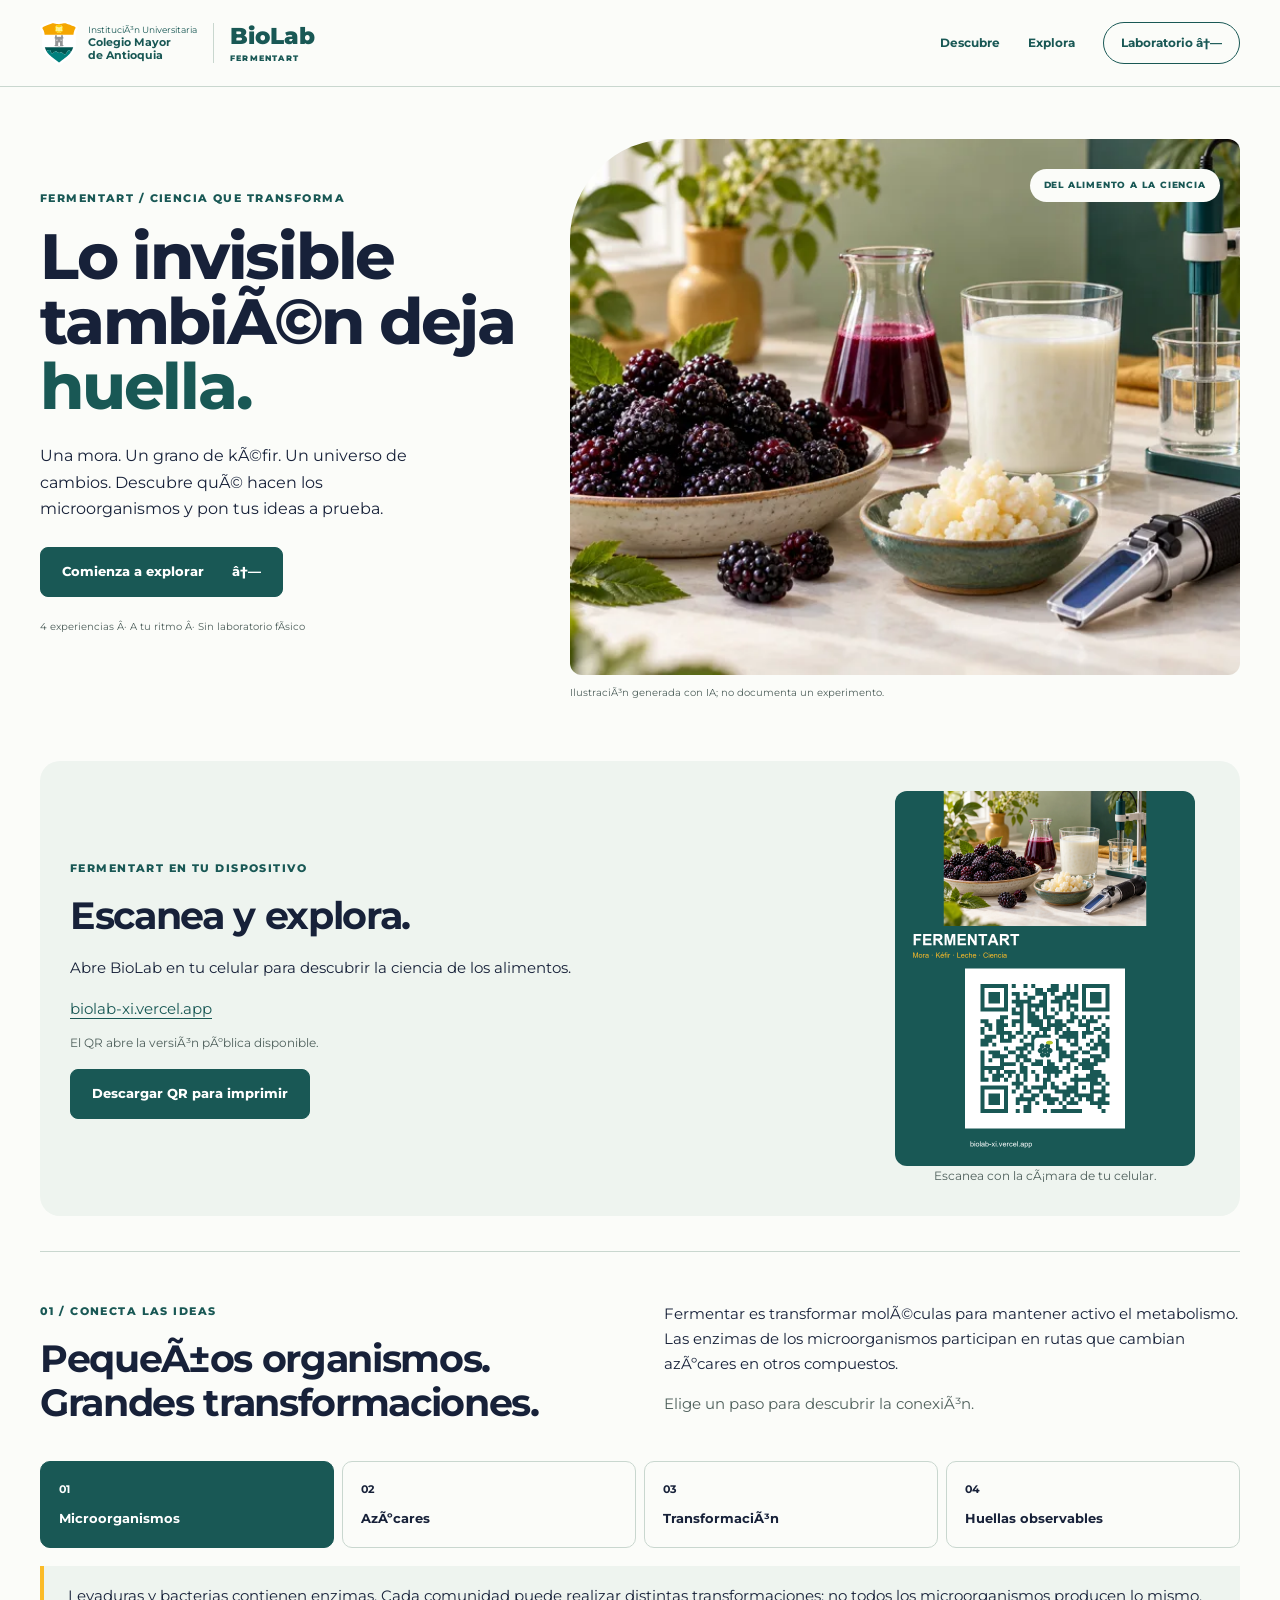
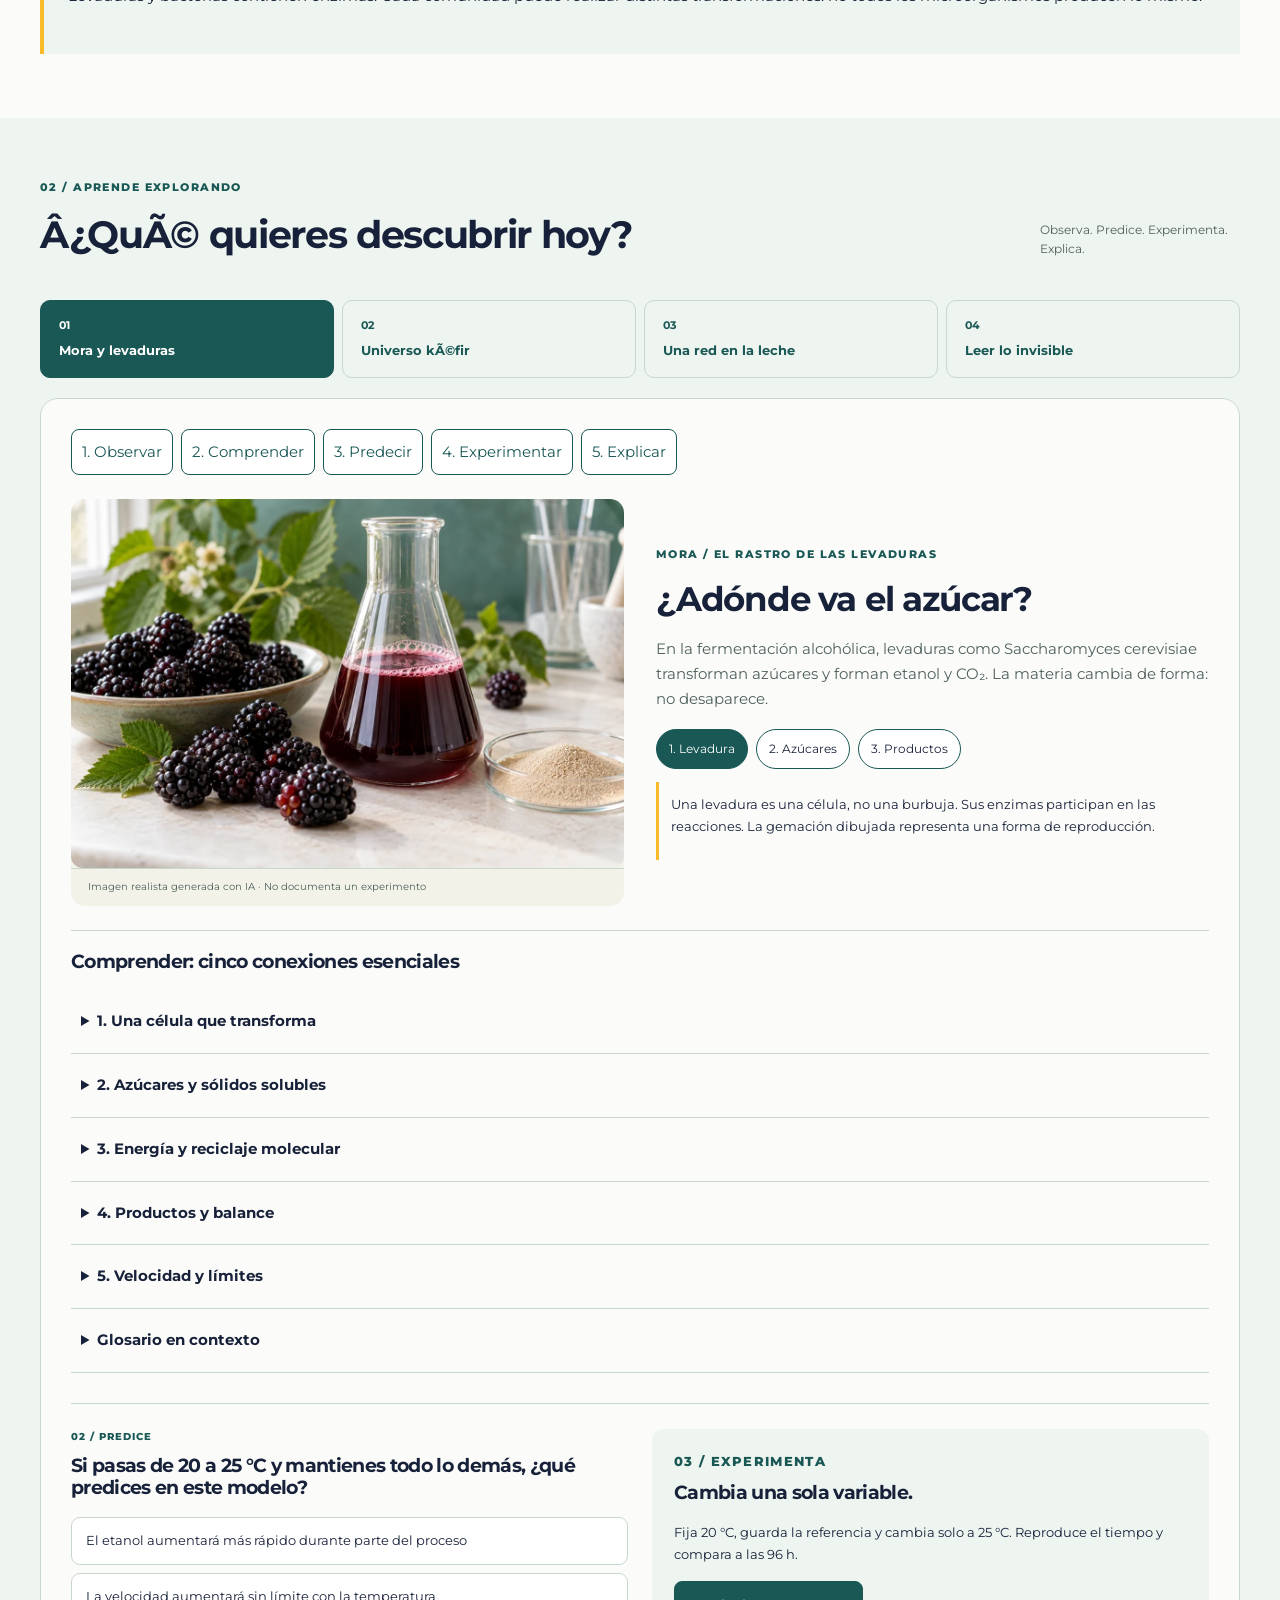
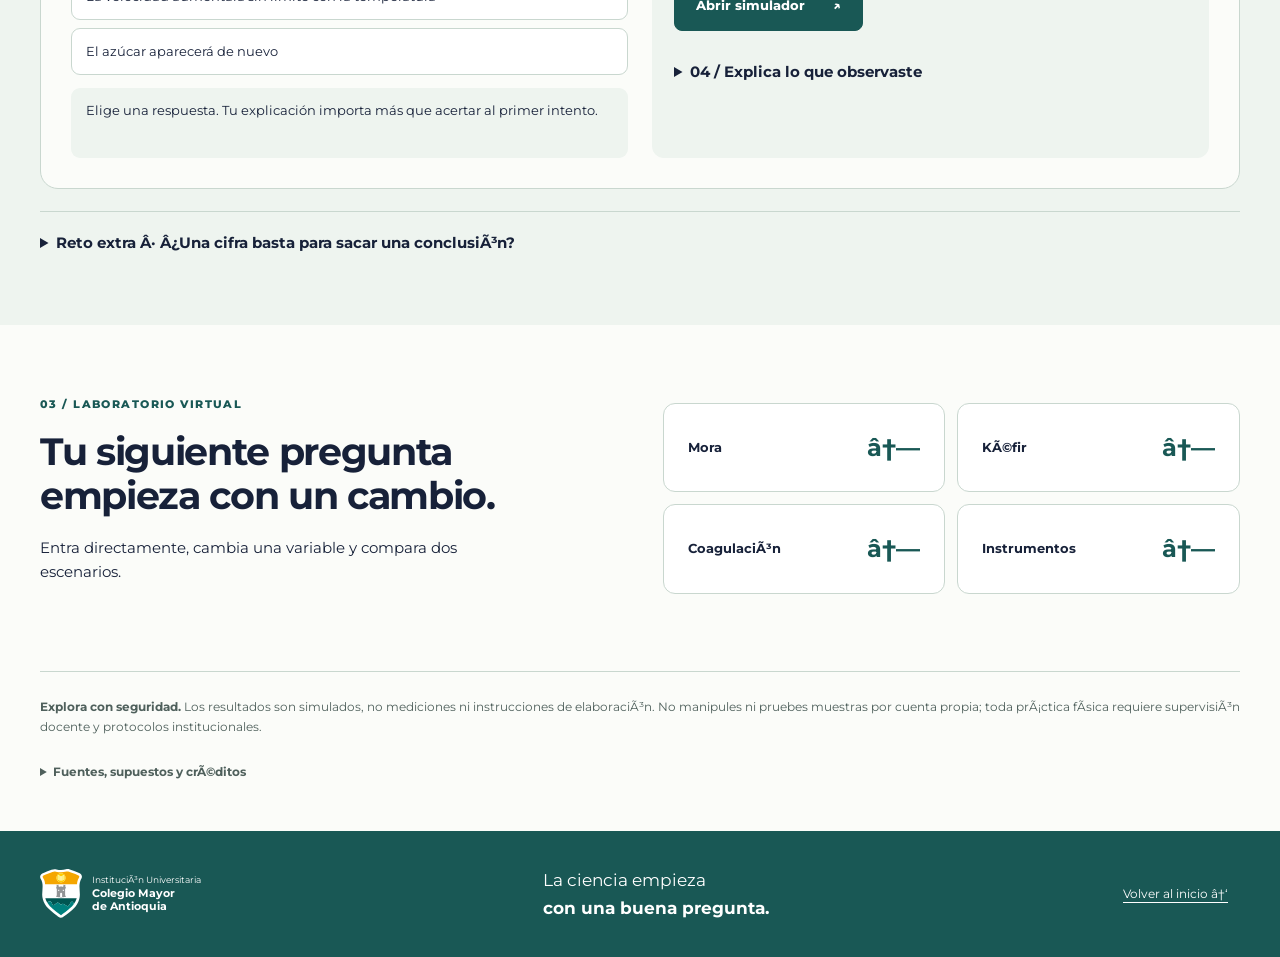
==== commit 397ea70f: "feat: add twenty topic illustrations and thematic FermentArt QR" ====
--- a/index.html
+++ b/index.html
@@ -4,8 +4,8 @@
   <meta charset="utf-8">
   <meta name="viewport" content="width=device-width, initial-scale=1">
   <meta name="theme-color" content="#195855">
-  <meta name="description" content="Explora la ciencia de la fermentación con FermentArt: ilustraciones, retos y cuatro simuladores educativos de BioLab Colmayor.">
-  <title>FermentArt · BioLab Colmayor</title>
+  <meta name="description" content="Explora la ciencia de la fermentaciÃ³n con FermentArt: ilustraciones, retos y cuatro simuladores educativos de BioLab Colmayor.">
+  <title>FermentArt Â· BioLab Colmayor</title>
   <link rel="icon" href="favicon.svg" type="image/svg+xml">
   <link rel="manifest" href="manifest.webmanifest">
   <link rel="preload" href="assets/montserrat-variable.woff2" as="font" type="font/woff2" crossorigin>
@@ -17,12 +17,12 @@
     <div class="wrap header-inner">
       <a class="brand" href="#inicio" aria-label="BioLab FermentArt, inicio">
         <img src="assets/colmayor-shield.svg" width="38" height="48" alt="Escudo Colmayor">
-        <span class="institution">Institución Universitaria<strong>Colegio Mayor<br>de Antioquia</strong></span>
+        <span class="institution">InstituciÃ³n Universitaria<strong>Colegio Mayor<br>de Antioquia</strong></span>
         <span class="brand-name">BioLab<small>FERMENTART</small></span>
       </a>
-      <button id="mobileMenuBtn" class="menu-btn" aria-expanded="false" aria-controls="mobileNav">Menú ☰</button>
-      <nav id="mobileNav" aria-label="Navegación principal">
-        <a href="#fundamentos">Descubre</a><a href="#experiencias">Explora</a><a href="#simuladores">Laboratorio ↗</a>
+      <button id="mobileMenuBtn" class="menu-btn" aria-expanded="false" aria-controls="mobileNav">MenÃº â˜°</button>
+      <nav id="mobileNav" aria-label="NavegaciÃ³n principal">
+        <a href="#fundamentos">Descubre</a><a href="#experiencias">Explora</a><a href="#simuladores">Laboratorio â†—</a>
       </nav>
     </div>
   </header>
@@ -30,57 +30,61 @@
     <section class="hero wrap">
       <div class="hero-copy">
         <p class="eyebrow">FERMENTART / CIENCIA QUE TRANSFORMA</p>
-        <h1>Lo invisible<br>también deja<br><em>huella.</em></h1>
-        <p class="lead">Una mora. Un grano de kéfir. Un universo de cambios. Descubre qué hacen los microorganismos y pon tus ideas a prueba.</p>
-        <a class="button primary" href="#experiencias">Comienza a explorar <span aria-hidden="true">↗</span></a>
-        <p class="hero-foot">4 experiencias · A tu ritmo · Sin laboratorio físico</p>
+        <h1>Lo invisible<br>tambiÃ©n deja<br><em>huella.</em></h1>
+        <p class="lead">Una mora. Un grano de kÃ©fir. Un universo de cambios. Descubre quÃ© hacen los microorganismos y pon tus ideas a prueba.</p>
+        <a class="button primary" href="#experiencias">Comienza a explorar <span aria-hidden="true">â†—</span></a>
+        <p class="hero-foot">4 experiencias Â· A tu ritmo Â· Sin laboratorio fÃ­sico</p>
       </div>
       <figure class="hero-figure">
-        <img src="assets/fermentart-hero.webp" srcset="assets/fermentart-hero-small.webp 768w, assets/fermentart-hero.webp 1536w" sizes="(max-width: 760px) 100vw, 58vw" width="1536" height="1024" alt="Ilustración de moras, kéfir, gránulos y dos instrumentos sobre una mesa de estudio" fetchpriority="high">
+        <img src="assets/fermentart-hero.webp" srcset="assets/fermentart-hero-small.webp 768w, assets/fermentart-hero.webp 1536w" sizes="(max-width: 760px) 100vw, 58vw" width="1536" height="1024" alt="IlustraciÃ³n de moras, kÃ©fir, grÃ¡nulos y dos instrumentos sobre una mesa de estudio" fetchpriority="high">
         <span class="image-label">DEL ALIMENTO A LA CIENCIA</span>
-        <figcaption>Ilustración generada con IA; no documenta un experimento.</figcaption>
+        <figcaption>IlustraciÃ³n generada con IA; no documenta un experimento.</figcaption>
       </figure>
     </section>
+    <section class="wrap qr-access" aria-label="Acceso por cÃ³digo QR">
+      <div><p class="eyebrow">FERMENTART EN TU DISPOSITIVO</p><h2>Escanea y explora.</h2><p>Abre BioLab en tu celular para descubrir la ciencia de los alimentos.</p><a href="https://biolab-xi.vercel.app/">biolab-xi.vercel.app</a><p class="muted">El QR abre la versiÃ³n pÃºblica disponible.</p><a class="button primary" href="assets/fermentart-qr-tematico.png" download="FermentArt-QR.png">Descargar QR para imprimir</a></div>
+      <figure><a href="assets/fermentart-qr-tematico.png" target="_blank" aria-label="Ampliar cÃ³digo QR"><img src="assets/fermentart-qr-tematico.png" width="1200" height="1500" alt="QR para abrir https://biolab-xi.vercel.app/"></a><figcaption>Escanea con la cÃ¡mara de tu celular.</figcaption></figure>
+    </section>
     <section id="fundamentos" class="intro wrap">
-      <div><p class="eyebrow">01 / CONECTA LAS IDEAS</p><h2>Pequeños organismos.<br>Grandes transformaciones.</h2></div>
-      <div><p>Fermentar es transformar moléculas para mantener activo el metabolismo. Las enzimas de los microorganismos participan en rutas que cambian azúcares en otros compuestos.</p><p class="muted">Elige un paso para descubrir la conexión.</p></div>
-      <div class="concept-steps" aria-label="Etapas conceptuales de la fermentación">
+      <div><p class="eyebrow">01 / CONECTA LAS IDEAS</p><h2>PequeÃ±os organismos.<br>Grandes transformaciones.</h2></div>
+      <div><p>Fermentar es transformar molÃ©culas para mantener activo el metabolismo. Las enzimas de los microorganismos participan en rutas que cambian azÃºcares en otros compuestos.</p><p class="muted">Elige un paso para descubrir la conexiÃ³n.</p></div>
+      <div class="concept-steps" aria-label="Etapas conceptuales de la fermentaciÃ³n">
         <button data-concept="0" aria-pressed="true"><span>01</span>Microorganismos</button>
-        <button data-concept="1" aria-pressed="false"><span>02</span>Azúcares</button>
-        <button data-concept="2" aria-pressed="false"><span>03</span>Transformación</button>
+        <button data-concept="1" aria-pressed="false"><span>02</span>AzÃºcares</button>
+        <button data-concept="2" aria-pressed="false"><span>03</span>TransformaciÃ³n</button>
         <button data-concept="3" aria-pressed="false"><span>04</span>Huellas observables</button>
       </div>
       <div id="conceptDetail" class="concept-detail" role="status">Levaduras y bacterias contienen enzimas. Cada comunidad puede realizar distintas transformaciones: no todos los microorganismos producen lo mismo.</div>
     </section>
     <section id="experiencias" class="learning-section">
       <div class="wrap">
-        <div class="section-heading"><div><p class="eyebrow">02 / APRENDE EXPLORANDO</p><h2>¿Qué quieres descubrir hoy?</h2></div><p>Observa. Predice. Experimenta. Explica.</p></div>
+        <div class="section-heading"><div><p class="eyebrow">02 / APRENDE EXPLORANDO</p><h2>Â¿QuÃ© quieres descubrir hoy?</h2></div><p>Observa. Predice. Experimenta. Explica.</p></div>
         <div class="module-tabs" role="tablist" aria-label="Experiencias FermentArt">
           <button role="tab" id="tab-alcohol" aria-controls="modulePanel" aria-selected="true" data-module="alcohol">01 <span>Mora y levaduras</span></button>
-          <button role="tab" id="tab-lactic" aria-controls="modulePanel" aria-selected="false" tabindex="-1" data-module="lactic">02 <span>Universo kéfir</span></button>
+          <button role="tab" id="tab-lactic" aria-controls="modulePanel" aria-selected="false" tabindex="-1" data-module="lactic">02 <span>Universo kÃ©fir</span></button>
           <button role="tab" id="tab-cheese" aria-controls="modulePanel" aria-selected="false" tabindex="-1" data-module="cheese">03 <span>Una red en la leche</span></button>
           <button role="tab" id="tab-instruments" aria-controls="modulePanel" aria-selected="false" tabindex="-1" data-module="instruments">04 <span>Leer lo invisible</span></button>
         </div>
         <article id="modulePanel" role="tabpanel" aria-labelledby="tab-alcohol" tabindex="0"></article>
-        <details class="data-challenge"><summary>Reto extra · ¿Una cifra basta para sacar una conclusión?</summary><p>FermentArt presenta 9 °Brix para mora, pero otro ejemplo utiliza 14 °Brix y menciona maracuyá. ¿Qué harías antes de comparar?</p><div class="answers"><button data-audit="wrong">Promediar las dos cifras</button><button data-audit="right">Verificar fruta, muestra y unidades</button></div><p id="auditFeedback" role="status"></p><p class="muted">Masa y volumen tampoco son intercambiables: 500 g y 1500 mL describen magnitudes distintas. Una unidad dudosa como «200 litro» requiere revisar la fuente, no corregirla por intuición.</p></details>
+        <details class="data-challenge"><summary>Reto extra Â· Â¿Una cifra basta para sacar una conclusiÃ³n?</summary><p>FermentArt presenta 9 Â°Brix para mora, pero otro ejemplo utiliza 14 Â°Brix y menciona maracuyÃ¡. Â¿QuÃ© harÃ­as antes de comparar?</p><div class="answers"><button data-audit="wrong">Promediar las dos cifras</button><button data-audit="right">Verificar fruta, muestra y unidades</button></div><p id="auditFeedback" role="status"></p><p class="muted">Masa y volumen tampoco son intercambiables: 500 g y 1500 mL describen magnitudes distintas. Una unidad dudosa como Â«200 litroÂ» requiere revisar la fuente, no corregirla por intuiciÃ³n.</p></details>
       </div>
     </section>
     <section id="simuladores" class="lab-strip wrap">
       <div><p class="eyebrow">03 / LABORATORIO VIRTUAL</p><h2>Tu siguiente pregunta<br>empieza con un cambio.</h2><p>Entra directamente, cambia una variable y compara dos escenarios.</p></div>
-      <div class="lab-links"><button data-sim="alcohol">Mora <span>↗</span></button><button data-sim="lactic">Kéfir <span>↗</span></button><button data-sim="cheese">Coagulación <span>↗</span></button><button data-sim="instruments">Instrumentos <span>↗</span></button></div>
+      <div class="lab-links"><button data-sim="alcohol">Mora <span>â†—</span></button><button data-sim="lactic">KÃ©fir <span>â†—</span></button><button data-sim="cheese">CoagulaciÃ³n <span>â†—</span></button><button data-sim="instruments">Instrumentos <span>â†—</span></button></div>
     </section>
     <section class="wrap notes" aria-label="Alcance y fuentes">
-      <p><strong>Explora con seguridad.</strong> Los resultados son simulados, no mediciones ni instrucciones de elaboración. No manipules ni pruebes muestras por cuenta propia; toda práctica física requiere supervisión docente y protocolos institucionales.</p>
-      <details><summary>Fuentes, supuestos y créditos</summary><p>Referencia educativa: <cite>FermentArt vf 2026</cite>, presentación aportada por el docente. La mora y el kéfir conectan sus temas con esta experiencia. La coagulación es un fenómeno distinto y se conserva como comparación.</p><p>Los modelos simplifican cultivos, materias primas y condiciones. Sus parámetros no están validados para predecir un alimento real. Las escalas temporales ilustran tendencias y no son protocolos de producción.</p><p>Lecturas complementarias: <a href="https://openstax.org/books/microbiology/pages/8-4-fermentation" target="_blank" rel="noopener">OpenStax: fermentación</a>; <a href="https://www.frontiersin.org/journals/microbiology/articles/10.3389/fmicb.2020.01291/full" target="_blank" rel="noopener">Estudio de bacterias y levaduras en consorcios de kéfir</a>; <a href="https://www.mdpi.com/2311-5637/8/3/135" target="_blank" rel="noopener">referencias experimentales de kéfir</a>.</p><p>Identidad: Manual de comunicaciones y mercadeo V7, páginas 23 y 33. Escudo institucional del sitio CEITTO. Portada generada con IA; diagramas originales esquemáticos, sin escala microscópica. No se atribuyen beneficios de salud a estos modelos.</p></details>
+      <p><strong>Explora con seguridad.</strong> Los resultados son simulados, no mediciones ni instrucciones de elaboraciÃ³n. No manipules ni pruebes muestras por cuenta propia; toda prÃ¡ctica fÃ­sica requiere supervisiÃ³n docente y protocolos institucionales.</p>
+      <details><summary>Fuentes, supuestos y crÃ©ditos</summary><p>Referencia educativa: <cite>FermentArt vf 2026</cite>, presentaciÃ³n aportada por el docente. La mora y el kÃ©fir conectan sus temas con esta experiencia. La coagulaciÃ³n es un fenÃ³meno distinto y se conserva como comparaciÃ³n.</p><p>Los modelos simplifican cultivos, materias primas y condiciones. Sus parÃ¡metros no estÃ¡n validados para predecir un alimento real. Las escalas temporales ilustran tendencias y no son protocolos de producciÃ³n.</p><p>Lecturas complementarias: <a href="https://openstax.org/books/microbiology/pages/8-4-fermentation" target="_blank" rel="noopener">OpenStax: fermentaciÃ³n</a>; <a href="https://www.frontiersin.org/journals/microbiology/articles/10.3389/fmicb.2020.01291/full" target="_blank" rel="noopener">Estudio de bacterias y levaduras en consorcios de kÃ©fir</a>; <a href="https://www.mdpi.com/2311-5637/8/3/135" target="_blank" rel="noopener">referencias experimentales de kÃ©fir</a>.</p><p>Identidad: Manual de comunicaciones y mercadeo V7, pÃ¡ginas 23 y 33. Escudo institucional del sitio CEITTO. Portada generada con IA; diagramas originales esquemÃ¡ticos, sin escala microscÃ³pica. No se atribuyen beneficios de salud a estos modelos.</p></details>
     </section>
   </main>
-  <footer class="footer"><div class="wrap footer-inner"><div class="brand"><img src="assets/colmayor-shield.svg" alt="" width="42" height="52"><span class="institution">Institución Universitaria<strong>Colegio Mayor<br>de Antioquia</strong></span></div><p>La ciencia empieza<br><strong>con una buena pregunta.</strong></p><a href="#inicio">Volver al inicio ↑</a></div></footer>
+  <footer class="footer"><div class="wrap footer-inner"><div class="brand"><img src="assets/colmayor-shield.svg" alt="" width="42" height="52"><span class="institution">InstituciÃ³n Universitaria<strong>Colegio Mayor<br>de Antioquia</strong></span></div><p>La ciencia empieza<br><strong>con una buena pregunta.</strong></p><a href="#inicio">Volver al inicio â†‘</a></div></footer>
   <dialog id="drawer" aria-labelledby="drawerTitle">
-    <div class="drawer-head"><div><p class="eyebrow">LABORATORIO / DATOS SIMULADOS</p><h2 id="drawerTitle">Simulador</h2></div><button id="closeDrawer" class="close" aria-label="Cerrar simulador" autofocus>×</button></div>
+    <div class="drawer-head"><div><p class="eyebrow">LABORATORIO / DATOS SIMULADOS</p><h2 id="drawerTitle">Simulador</h2></div><button id="closeDrawer" class="close" aria-label="Cerrar simulador" autofocus>Ã—</button></div>
     <div id="drawerBody"></div>
   </dialog>
   <div id="toast" role="status" class="toast"></div>
-  <noscript><p class="wrap">Activa JavaScript para explorar los módulos y simuladores. Los fundamentos y las fuentes siguen disponibles arriba.</p></noscript>
+  <noscript><p class="wrap">Activa JavaScript para explorar los mÃ³dulos y simuladores. Los fundamentos y las fuentes siguen disponibles arriba.</p></noscript>
   <script src="assets/simulation-models.js"></script>
   <script src="assets/learning.js"></script>
   <script src="assets/fermentart-ui.js"></script>
--- a/assets/fermentart.css
+++ b/assets/fermentart.css
@@ -162,3 +162,9 @@
 }
 @media(max-width:380px) { .wrap { width:calc(100% - 30px); }.brand-name { display:none; }.hero h1 { font-size:44px; }.module-tabs span { font-size:11px; } }
 @media(prefers-reduced-motion:reduce) { html { scroll-behavior:auto; } *,*::before,*::after { animation:none!important; transition:none!important; } }
+
+.stage-navigation{display:flex;gap:8px;flex-wrap:wrap;margin-bottom:24px}.stage-navigation button,.theory-capsules button{border:1px solid var(--green);padding:10px;background:white;border-radius:8px;color:var(--green)}.theory-capsules{margin-top:24px;border-top:1px solid var(--line);padding-top:20px}.theory-capsules details{border-bottom:1px solid var(--line);padding:10px}.capsule-image{max-width:330px;float:left;margin:10px 25px 15px 0}.theory-capsules details:after{content:"";display:block;clear:both}@media(max-width:760px){.capsule-image{float:none;margin:10px auto}.stage-navigation button{font-size:11px}}
+
+.diagram img,.capsule-image img{display:block;width:100%;height:auto;object-fit:cover;border-radius:12px}
+
+.qr-access{display:grid;grid-template-columns:1fr 330px;align-items:center;gap:30px;padding:30px;background:var(--mist);border-radius:20px;margin-bottom:35px}.qr-access figure{margin:0;text-align:center}.qr-access img{display:block;width:300px;height:auto;background:white;margin:auto;border-radius:12px}.qr-access figcaption{font-size:12px}.qr-access .muted{font-size:12px;margin-top:12px}@media(max-width:760px){.qr-access{grid-template-columns:1fr;padding:20px}.qr-access img{width:250px}}
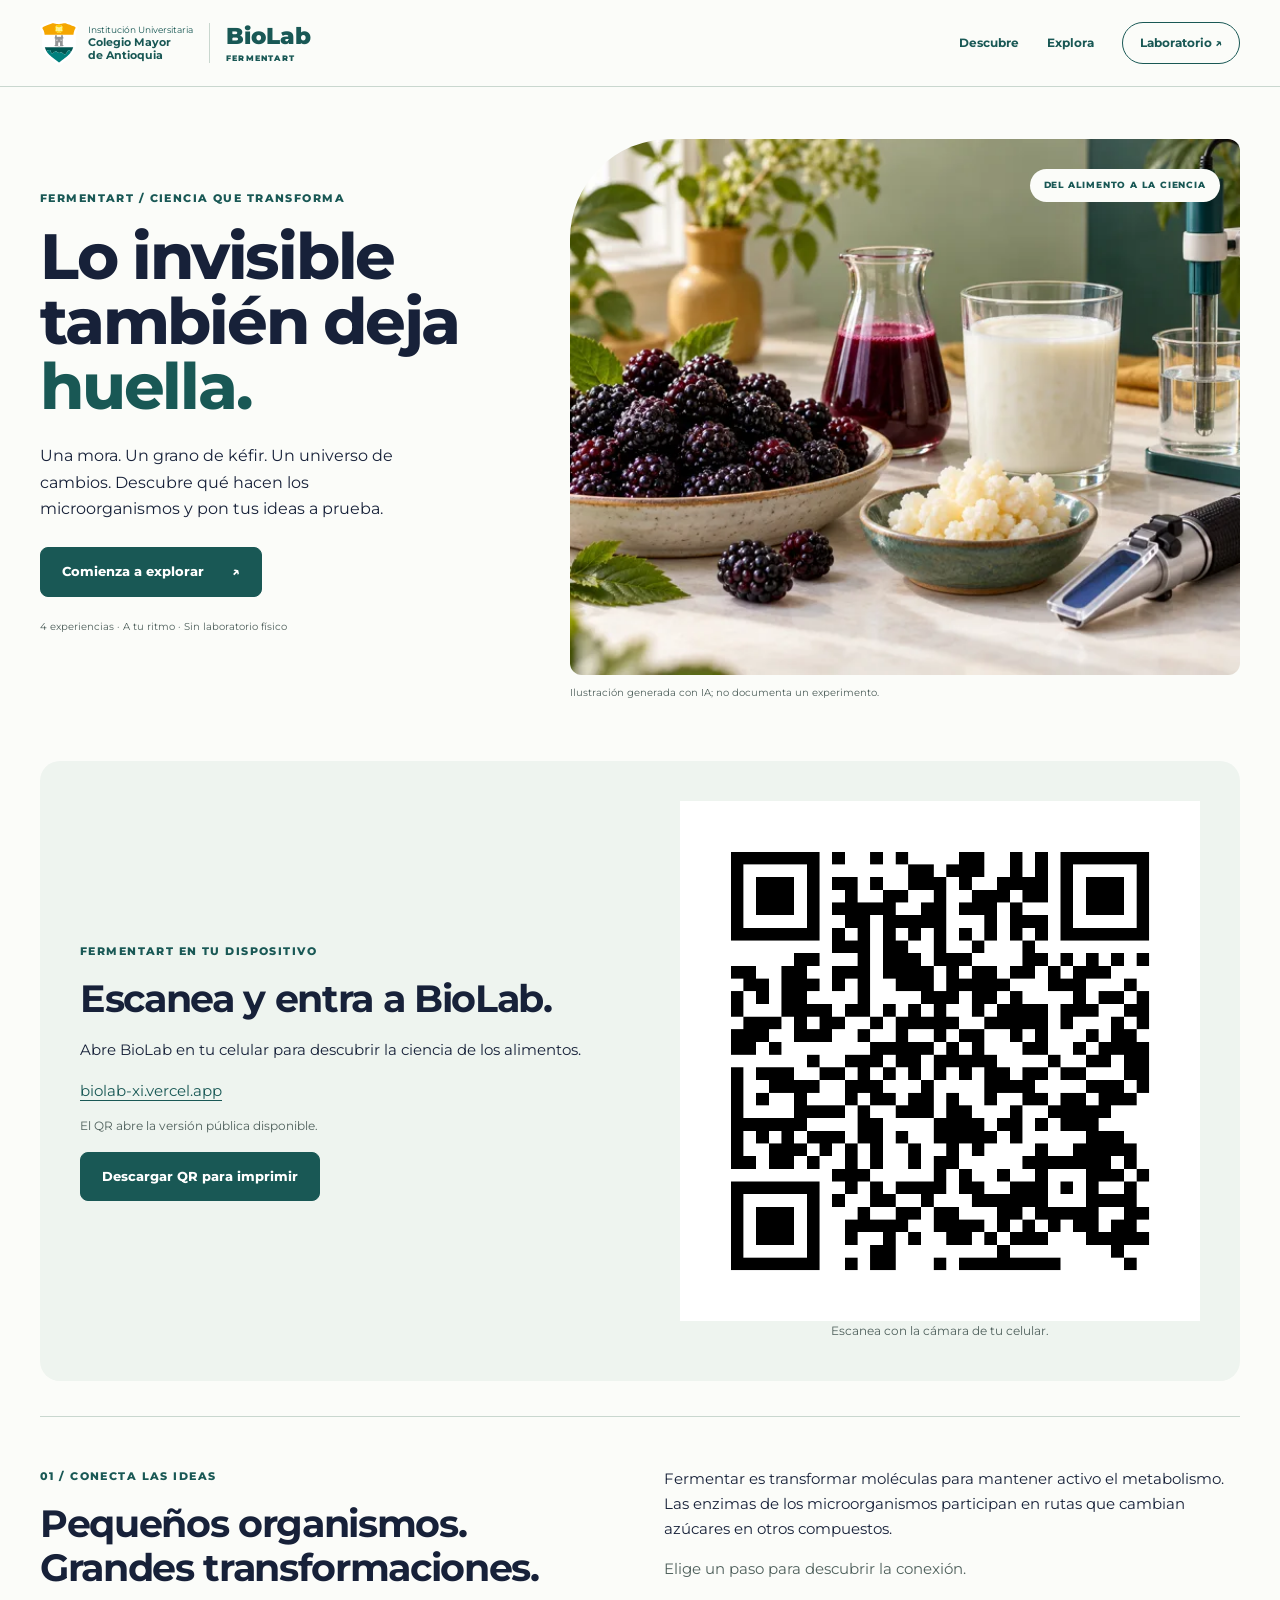
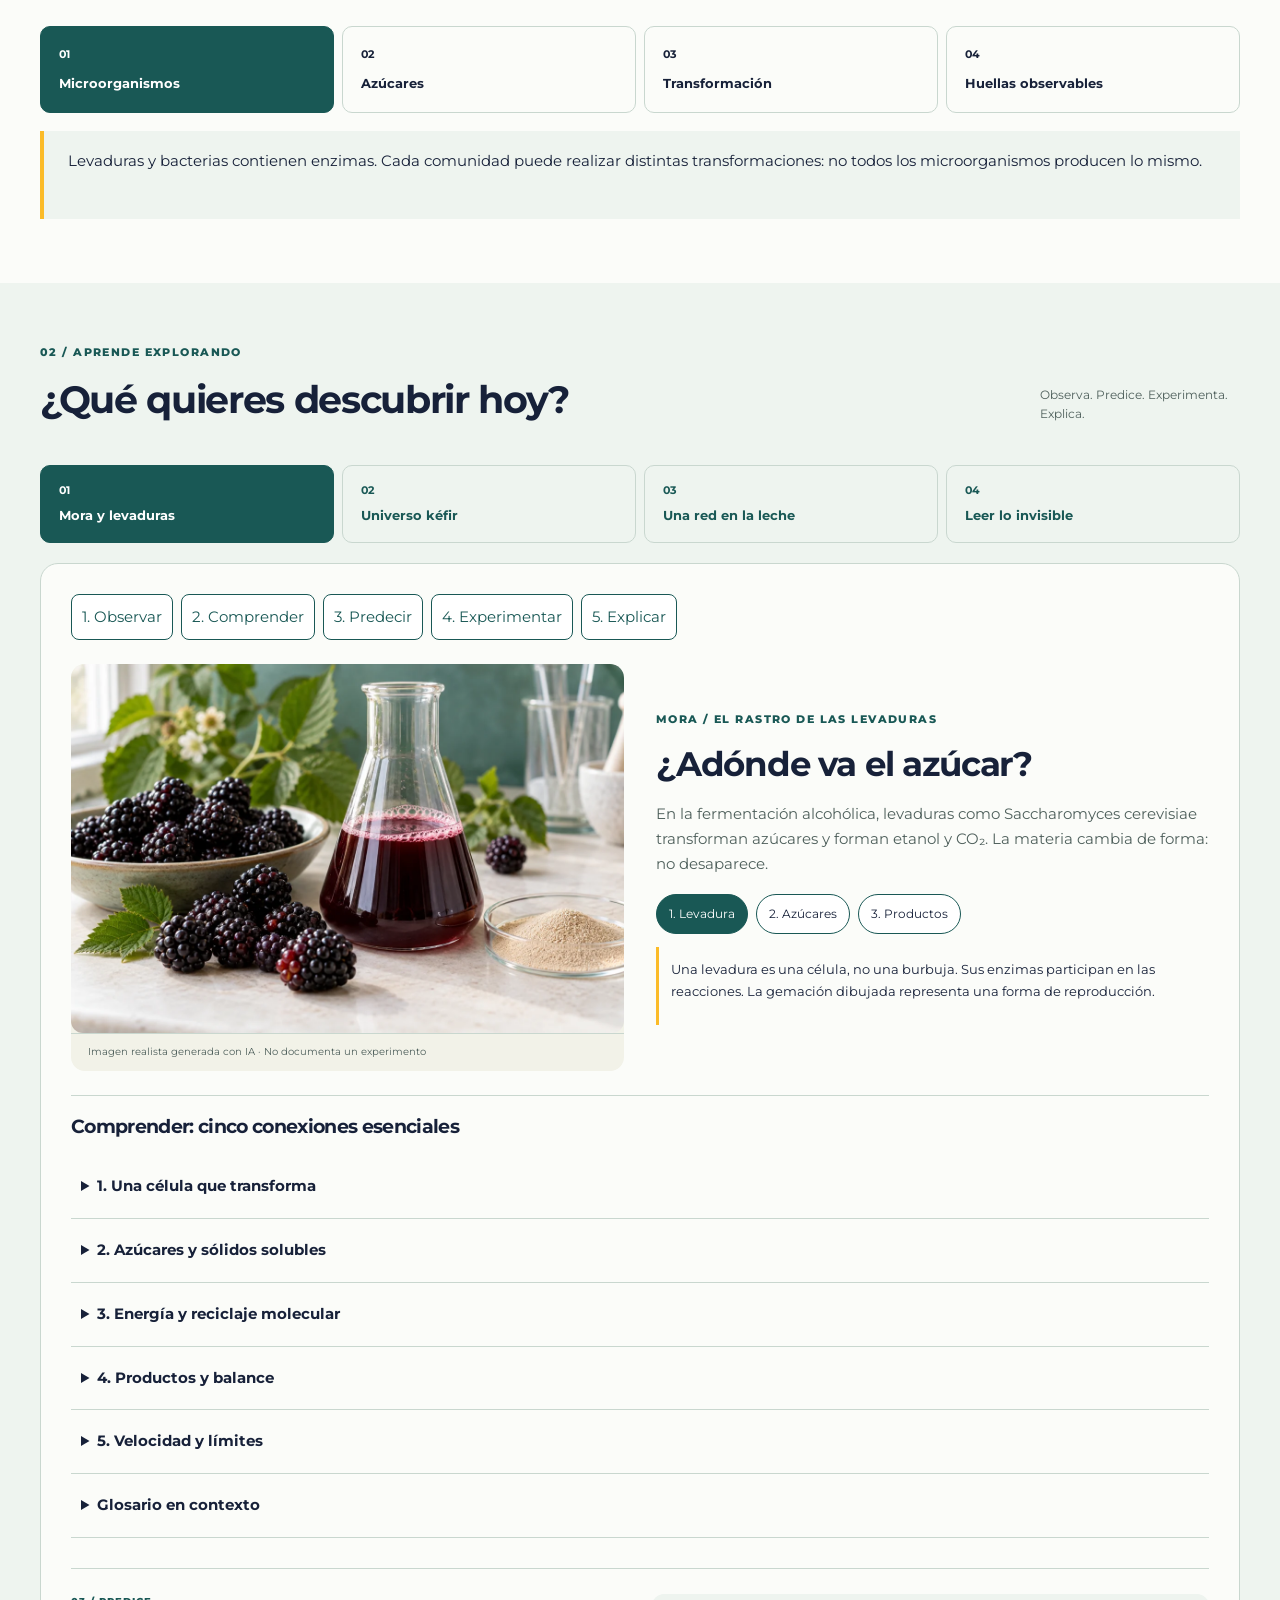
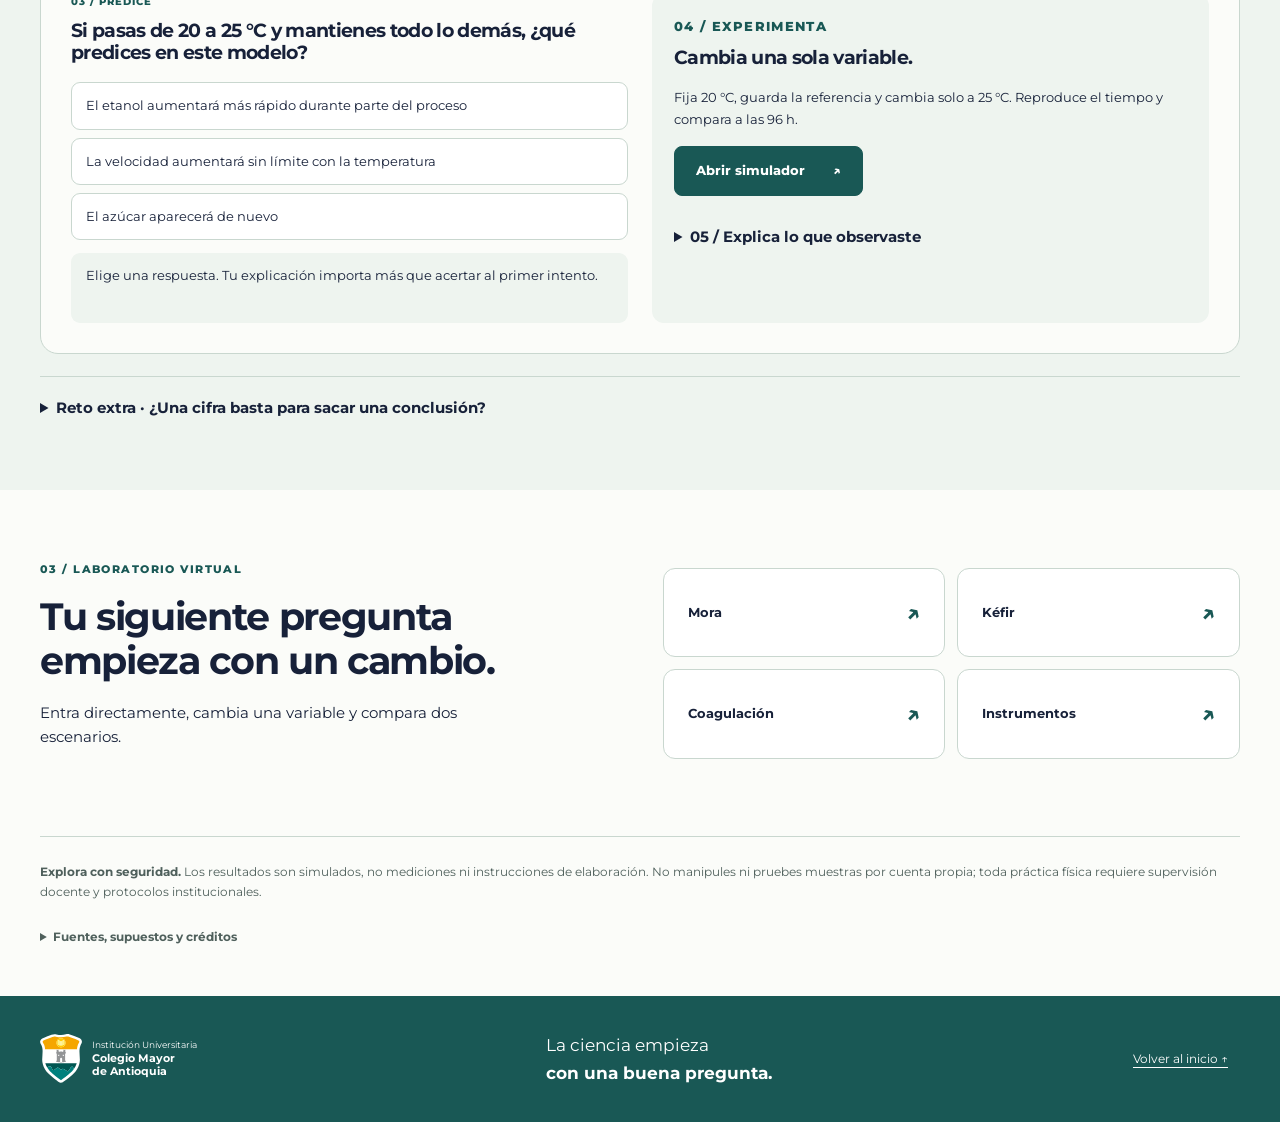
==== commit 3eea8428: "fix: restore Spanish encoding and show large plain QR" ====
--- a/index.html
+++ b/index.html
@@ -4,8 +4,8 @@
   <meta charset="utf-8">
   <meta name="viewport" content="width=device-width, initial-scale=1">
   <meta name="theme-color" content="#195855">
-  <meta name="description" content="Explora la ciencia de la fermentaciÃ³n con FermentArt: ilustraciones, retos y cuatro simuladores educativos de BioLab Colmayor.">
-  <title>FermentArt Â· BioLab Colmayor</title>
+  <meta name="description" content="Explora la ciencia de la fermentación con FermentArt: ilustraciones, retos y cuatro simuladores educativos de BioLab Colmayor.">
+  <title>FermentArt · BioLab Colmayor</title>
   <link rel="icon" href="favicon.svg" type="image/svg+xml">
   <link rel="manifest" href="manifest.webmanifest">
   <link rel="preload" href="assets/montserrat-variable.woff2" as="font" type="font/woff2" crossorigin>
@@ -17,12 +17,12 @@
     <div class="wrap header-inner">
       <a class="brand" href="#inicio" aria-label="BioLab FermentArt, inicio">
         <img src="assets/colmayor-shield.svg" width="38" height="48" alt="Escudo Colmayor">
-        <span class="institution">InstituciÃ³n Universitaria<strong>Colegio Mayor<br>de Antioquia</strong></span>
+        <span class="institution">Institución Universitaria<strong>Colegio Mayor<br>de Antioquia</strong></span>
         <span class="brand-name">BioLab<small>FERMENTART</small></span>
       </a>
-      <button id="mobileMenuBtn" class="menu-btn" aria-expanded="false" aria-controls="mobileNav">MenÃº â˜°</button>
-      <nav id="mobileNav" aria-label="NavegaciÃ³n principal">
-        <a href="#fundamentos">Descubre</a><a href="#experiencias">Explora</a><a href="#simuladores">Laboratorio â†—</a>
+      <button id="mobileMenuBtn" class="menu-btn" aria-expanded="false" aria-controls="mobileNav">Menú ☰</button>
+      <nav id="mobileNav" aria-label="Navegación principal">
+        <a href="#fundamentos">Descubre</a><a href="#experiencias">Explora</a><a href="#simuladores">Laboratorio ↗</a>
       </nav>
     </div>
   </header>
@@ -30,61 +30,61 @@
     <section class="hero wrap">
       <div class="hero-copy">
         <p class="eyebrow">FERMENTART / CIENCIA QUE TRANSFORMA</p>
-        <h1>Lo invisible<br>tambiÃ©n deja<br><em>huella.</em></h1>
-        <p class="lead">Una mora. Un grano de kÃ©fir. Un universo de cambios. Descubre quÃ© hacen los microorganismos y pon tus ideas a prueba.</p>
-        <a class="button primary" href="#experiencias">Comienza a explorar <span aria-hidden="true">â†—</span></a>
-        <p class="hero-foot">4 experiencias Â· A tu ritmo Â· Sin laboratorio fÃ­sico</p>
+        <h1>Lo invisible<br>también deja<br><em>huella.</em></h1>
+        <p class="lead">Una mora. Un grano de kéfir. Un universo de cambios. Descubre qué hacen los microorganismos y pon tus ideas a prueba.</p>
+        <a class="button primary" href="#experiencias">Comienza a explorar <span aria-hidden="true">↗</span></a>
+        <p class="hero-foot">4 experiencias · A tu ritmo · Sin laboratorio físico</p>
       </div>
       <figure class="hero-figure">
-        <img src="assets/fermentart-hero.webp" srcset="assets/fermentart-hero-small.webp 768w, assets/fermentart-hero.webp 1536w" sizes="(max-width: 760px) 100vw, 58vw" width="1536" height="1024" alt="IlustraciÃ³n de moras, kÃ©fir, grÃ¡nulos y dos instrumentos sobre una mesa de estudio" fetchpriority="high">
+        <img src="assets/fermentart-hero.webp" srcset="assets/fermentart-hero-small.webp 768w, assets/fermentart-hero.webp 1536w" sizes="(max-width: 760px) 100vw, 58vw" width="1536" height="1024" alt="Ilustración de moras, kéfir, gránulos y dos instrumentos sobre una mesa de estudio" fetchpriority="high">
         <span class="image-label">DEL ALIMENTO A LA CIENCIA</span>
-        <figcaption>IlustraciÃ³n generada con IA; no documenta un experimento.</figcaption>
+        <figcaption>Ilustración generada con IA; no documenta un experimento.</figcaption>
       </figure>
     </section>
-    <section class="wrap qr-access" aria-label="Acceso por cÃ³digo QR">
-      <div><p class="eyebrow">FERMENTART EN TU DISPOSITIVO</p><h2>Escanea y explora.</h2><p>Abre BioLab en tu celular para descubrir la ciencia de los alimentos.</p><a href="https://biolab-xi.vercel.app/">biolab-xi.vercel.app</a><p class="muted">El QR abre la versiÃ³n pÃºblica disponible.</p><a class="button primary" href="assets/fermentart-qr-tematico.png" download="FermentArt-QR.png">Descargar QR para imprimir</a></div>
-      <figure><a href="assets/fermentart-qr-tematico.png" target="_blank" aria-label="Ampliar cÃ³digo QR"><img src="assets/fermentart-qr-tematico.png" width="1200" height="1500" alt="QR para abrir https://biolab-xi.vercel.app/"></a><figcaption>Escanea con la cÃ¡mara de tu celular.</figcaption></figure>
+    <section class="wrap qr-access" aria-label="Acceso por código QR">
+      <div><p class="eyebrow">FERMENTART EN TU DISPOSITIVO</p><h2>Escanea y entra a BioLab.</h2><p>Abre BioLab en tu celular para descubrir la ciencia de los alimentos.</p><a href="https://biolab-xi.vercel.app/">biolab-xi.vercel.app</a><p class="muted">El QR abre la versión pública disponible.</p><a class="button primary" href="assets/fermentart-qr-limpio.png" download="FermentArt-QR.png">Descargar QR para imprimir</a></div>
+      <figure><a href="assets/fermentart-qr-limpio.png" target="_blank" aria-label="Ampliar código QR"><img src="assets/fermentart-qr-limpio.png" width="1080" height="1080" alt="QR para abrir https://biolab-xi.vercel.app/"></a><figcaption>Escanea con la cámara de tu celular.</figcaption></figure>
     </section>
     <section id="fundamentos" class="intro wrap">
-      <div><p class="eyebrow">01 / CONECTA LAS IDEAS</p><h2>PequeÃ±os organismos.<br>Grandes transformaciones.</h2></div>
-      <div><p>Fermentar es transformar molÃ©culas para mantener activo el metabolismo. Las enzimas de los microorganismos participan en rutas que cambian azÃºcares en otros compuestos.</p><p class="muted">Elige un paso para descubrir la conexiÃ³n.</p></div>
-      <div class="concept-steps" aria-label="Etapas conceptuales de la fermentaciÃ³n">
+      <div><p class="eyebrow">01 / CONECTA LAS IDEAS</p><h2>Pequeños organismos.<br>Grandes transformaciones.</h2></div>
+      <div><p>Fermentar es transformar moléculas para mantener activo el metabolismo. Las enzimas de los microorganismos participan en rutas que cambian azúcares en otros compuestos.</p><p class="muted">Elige un paso para descubrir la conexión.</p></div>
+      <div class="concept-steps" aria-label="Etapas conceptuales de la fermentación">
         <button data-concept="0" aria-pressed="true"><span>01</span>Microorganismos</button>
-        <button data-concept="1" aria-pressed="false"><span>02</span>AzÃºcares</button>
-        <button data-concept="2" aria-pressed="false"><span>03</span>TransformaciÃ³n</button>
+        <button data-concept="1" aria-pressed="false"><span>02</span>Azúcares</button>
+        <button data-concept="2" aria-pressed="false"><span>03</span>Transformación</button>
         <button data-concept="3" aria-pressed="false"><span>04</span>Huellas observables</button>
       </div>
       <div id="conceptDetail" class="concept-detail" role="status">Levaduras y bacterias contienen enzimas. Cada comunidad puede realizar distintas transformaciones: no todos los microorganismos producen lo mismo.</div>
     </section>
     <section id="experiencias" class="learning-section">
       <div class="wrap">
-        <div class="section-heading"><div><p class="eyebrow">02 / APRENDE EXPLORANDO</p><h2>Â¿QuÃ© quieres descubrir hoy?</h2></div><p>Observa. Predice. Experimenta. Explica.</p></div>
+        <div class="section-heading"><div><p class="eyebrow">02 / APRENDE EXPLORANDO</p><h2>¿Qué quieres descubrir hoy?</h2></div><p>Observa. Predice. Experimenta. Explica.</p></div>
         <div class="module-tabs" role="tablist" aria-label="Experiencias FermentArt">
           <button role="tab" id="tab-alcohol" aria-controls="modulePanel" aria-selected="true" data-module="alcohol">01 <span>Mora y levaduras</span></button>
-          <button role="tab" id="tab-lactic" aria-controls="modulePanel" aria-selected="false" tabindex="-1" data-module="lactic">02 <span>Universo kÃ©fir</span></button>
+          <button role="tab" id="tab-lactic" aria-controls="modulePanel" aria-selected="false" tabindex="-1" data-module="lactic">02 <span>Universo kéfir</span></button>
           <button role="tab" id="tab-cheese" aria-controls="modulePanel" aria-selected="false" tabindex="-1" data-module="cheese">03 <span>Una red en la leche</span></button>
           <button role="tab" id="tab-instruments" aria-controls="modulePanel" aria-selected="false" tabindex="-1" data-module="instruments">04 <span>Leer lo invisible</span></button>
         </div>
         <article id="modulePanel" role="tabpanel" aria-labelledby="tab-alcohol" tabindex="0"></article>
-        <details class="data-challenge"><summary>Reto extra Â· Â¿Una cifra basta para sacar una conclusiÃ³n?</summary><p>FermentArt presenta 9 Â°Brix para mora, pero otro ejemplo utiliza 14 Â°Brix y menciona maracuyÃ¡. Â¿QuÃ© harÃ­as antes de comparar?</p><div class="answers"><button data-audit="wrong">Promediar las dos cifras</button><button data-audit="right">Verificar fruta, muestra y unidades</button></div><p id="auditFeedback" role="status"></p><p class="muted">Masa y volumen tampoco son intercambiables: 500 g y 1500 mL describen magnitudes distintas. Una unidad dudosa como Â«200 litroÂ» requiere revisar la fuente, no corregirla por intuiciÃ³n.</p></details>
+        <details class="data-challenge"><summary>Reto extra · ¿Una cifra basta para sacar una conclusión?</summary><p>FermentArt presenta 9 °Brix para mora, pero otro ejemplo utiliza 14 °Brix y menciona maracuyá. ¿Qué harías antes de comparar?</p><div class="answers"><button data-audit="wrong">Promediar las dos cifras</button><button data-audit="right">Verificar fruta, muestra y unidades</button></div><p id="auditFeedback" role="status"></p><p class="muted">Masa y volumen tampoco son intercambiables: 500 g y 1500 mL describen magnitudes distintas. Una unidad dudosa como «200 litro» requiere revisar la fuente, no corregirla por intuición.</p></details>
       </div>
     </section>
     <section id="simuladores" class="lab-strip wrap">
       <div><p class="eyebrow">03 / LABORATORIO VIRTUAL</p><h2>Tu siguiente pregunta<br>empieza con un cambio.</h2><p>Entra directamente, cambia una variable y compara dos escenarios.</p></div>
-      <div class="lab-links"><button data-sim="alcohol">Mora <span>â†—</span></button><button data-sim="lactic">KÃ©fir <span>â†—</span></button><button data-sim="cheese">CoagulaciÃ³n <span>â†—</span></button><button data-sim="instruments">Instrumentos <span>â†—</span></button></div>
+      <div class="lab-links"><button data-sim="alcohol">Mora <span>↗</span></button><button data-sim="lactic">Kéfir <span>↗</span></button><button data-sim="cheese">Coagulación <span>↗</span></button><button data-sim="instruments">Instrumentos <span>↗</span></button></div>
     </section>
     <section class="wrap notes" aria-label="Alcance y fuentes">
-      <p><strong>Explora con seguridad.</strong> Los resultados son simulados, no mediciones ni instrucciones de elaboraciÃ³n. No manipules ni pruebes muestras por cuenta propia; toda prÃ¡ctica fÃ­sica requiere supervisiÃ³n docente y protocolos institucionales.</p>
-      <details><summary>Fuentes, supuestos y crÃ©ditos</summary><p>Referencia educativa: <cite>FermentArt vf 2026</cite>, presentaciÃ³n aportada por el docente. La mora y el kÃ©fir conectan sus temas con esta experiencia. La coagulaciÃ³n es un fenÃ³meno distinto y se conserva como comparaciÃ³n.</p><p>Los modelos simplifican cultivos, materias primas y condiciones. Sus parÃ¡metros no estÃ¡n validados para predecir un alimento real. Las escalas temporales ilustran tendencias y no son protocolos de producciÃ³n.</p><p>Lecturas complementarias: <a href="https://openstax.org/books/microbiology/pages/8-4-fermentation" target="_blank" rel="noopener">OpenStax: fermentaciÃ³n</a>; <a href="https://www.frontiersin.org/journals/microbiology/articles/10.3389/fmicb.2020.01291/full" target="_blank" rel="noopener">Estudio de bacterias y levaduras en consorcios de kÃ©fir</a>; <a href="https://www.mdpi.com/2311-5637/8/3/135" target="_blank" rel="noopener">referencias experimentales de kÃ©fir</a>.</p><p>Identidad: Manual de comunicaciones y mercadeo V7, pÃ¡ginas 23 y 33. Escudo institucional del sitio CEITTO. Portada generada con IA; diagramas originales esquemÃ¡ticos, sin escala microscÃ³pica. No se atribuyen beneficios de salud a estos modelos.</p></details>
+      <p><strong>Explora con seguridad.</strong> Los resultados son simulados, no mediciones ni instrucciones de elaboración. No manipules ni pruebes muestras por cuenta propia; toda práctica física requiere supervisión docente y protocolos institucionales.</p>
+      <details><summary>Fuentes, supuestos y créditos</summary><p>Referencia educativa: <cite>FermentArt vf 2026</cite>, presentación aportada por el docente. La mora y el kéfir conectan sus temas con esta experiencia. La coagulación es un fenómeno distinto y se conserva como comparación.</p><p>Los modelos simplifican cultivos, materias primas y condiciones. Sus parámetros no están validados para predecir un alimento real. Las escalas temporales ilustran tendencias y no son protocolos de producción.</p><p>Lecturas complementarias: <a href="https://openstax.org/books/microbiology/pages/8-4-fermentation" target="_blank" rel="noopener">OpenStax: fermentación</a>; <a href="https://www.frontiersin.org/journals/microbiology/articles/10.3389/fmicb.2020.01291/full" target="_blank" rel="noopener">Estudio de bacterias y levaduras en consorcios de kéfir</a>; <a href="https://www.mdpi.com/2311-5637/8/3/135" target="_blank" rel="noopener">referencias experimentales de kéfir</a>.</p><p>Identidad: Manual de comunicaciones y mercadeo V7, páginas 23 y 33. Escudo institucional del sitio CEITTO. Portada generada con IA; diagramas originales esquemáticos, sin escala microscópica. No se atribuyen beneficios de salud a estos modelos.</p></details>
     </section>
   </main>
-  <footer class="footer"><div class="wrap footer-inner"><div class="brand"><img src="assets/colmayor-shield.svg" alt="" width="42" height="52"><span class="institution">InstituciÃ³n Universitaria<strong>Colegio Mayor<br>de Antioquia</strong></span></div><p>La ciencia empieza<br><strong>con una buena pregunta.</strong></p><a href="#inicio">Volver al inicio â†‘</a></div></footer>
+  <footer class="footer"><div class="wrap footer-inner"><div class="brand"><img src="assets/colmayor-shield.svg" alt="" width="42" height="52"><span class="institution">Institución Universitaria<strong>Colegio Mayor<br>de Antioquia</strong></span></div><p>La ciencia empieza<br><strong>con una buena pregunta.</strong></p><a href="#inicio">Volver al inicio ↑</a></div></footer>
   <dialog id="drawer" aria-labelledby="drawerTitle">
-    <div class="drawer-head"><div><p class="eyebrow">LABORATORIO / DATOS SIMULADOS</p><h2 id="drawerTitle">Simulador</h2></div><button id="closeDrawer" class="close" aria-label="Cerrar simulador" autofocus>Ã—</button></div>
+    <div class="drawer-head"><div><p class="eyebrow">LABORATORIO / DATOS SIMULADOS</p><h2 id="drawerTitle">Simulador</h2></div><button id="closeDrawer" class="close" aria-label="Cerrar simulador" autofocus>×</button></div>
     <div id="drawerBody"></div>
   </dialog>
   <div id="toast" role="status" class="toast"></div>
-  <noscript><p class="wrap">Activa JavaScript para explorar los mÃ³dulos y simuladores. Los fundamentos y las fuentes siguen disponibles arriba.</p></noscript>
+  <noscript><p class="wrap">Activa JavaScript para explorar los módulos y simuladores. Los fundamentos y las fuentes siguen disponibles arriba.</p></noscript>
   <script src="assets/simulation-models.js"></script>
   <script src="assets/learning.js"></script>
   <script src="assets/fermentart-ui.js"></script>
--- a/assets/fermentart.css
+++ b/assets/fermentart.css
@@ -168,3 +168,5 @@
 .diagram img,.capsule-image img{display:block;width:100%;height:auto;object-fit:cover;border-radius:12px}
 
 .qr-access{display:grid;grid-template-columns:1fr 330px;align-items:center;gap:30px;padding:30px;background:var(--mist);border-radius:20px;margin-bottom:35px}.qr-access figure{margin:0;text-align:center}.qr-access img{display:block;width:300px;height:auto;background:white;margin:auto;border-radius:12px}.qr-access figcaption{font-size:12px}.qr-access .muted{font-size:12px;margin-top:12px}@media(max-width:760px){.qr-access{grid-template-columns:1fr;padding:20px}.qr-access img{width:250px}}
+
+.qr-access{grid-template-columns:1fr 520px;padding:40px;gap:40px}.qr-access img{width:100%;max-width:520px;border-radius:0}.theory-capsules details[open]{display:flow-root;padding:20px 0}.capsule-image{float:none;max-width:650px;margin:16px 0}.theory-capsules details p{max-width:75ch;line-height:1.8}.stage-navigation button{min-height:44px}@media(max-width:900px){.qr-access{grid-template-columns:1fr;gap:20px}}@media(max-width:760px){.qr-access{padding:18px}.qr-access img{width:100%;max-width:none}}
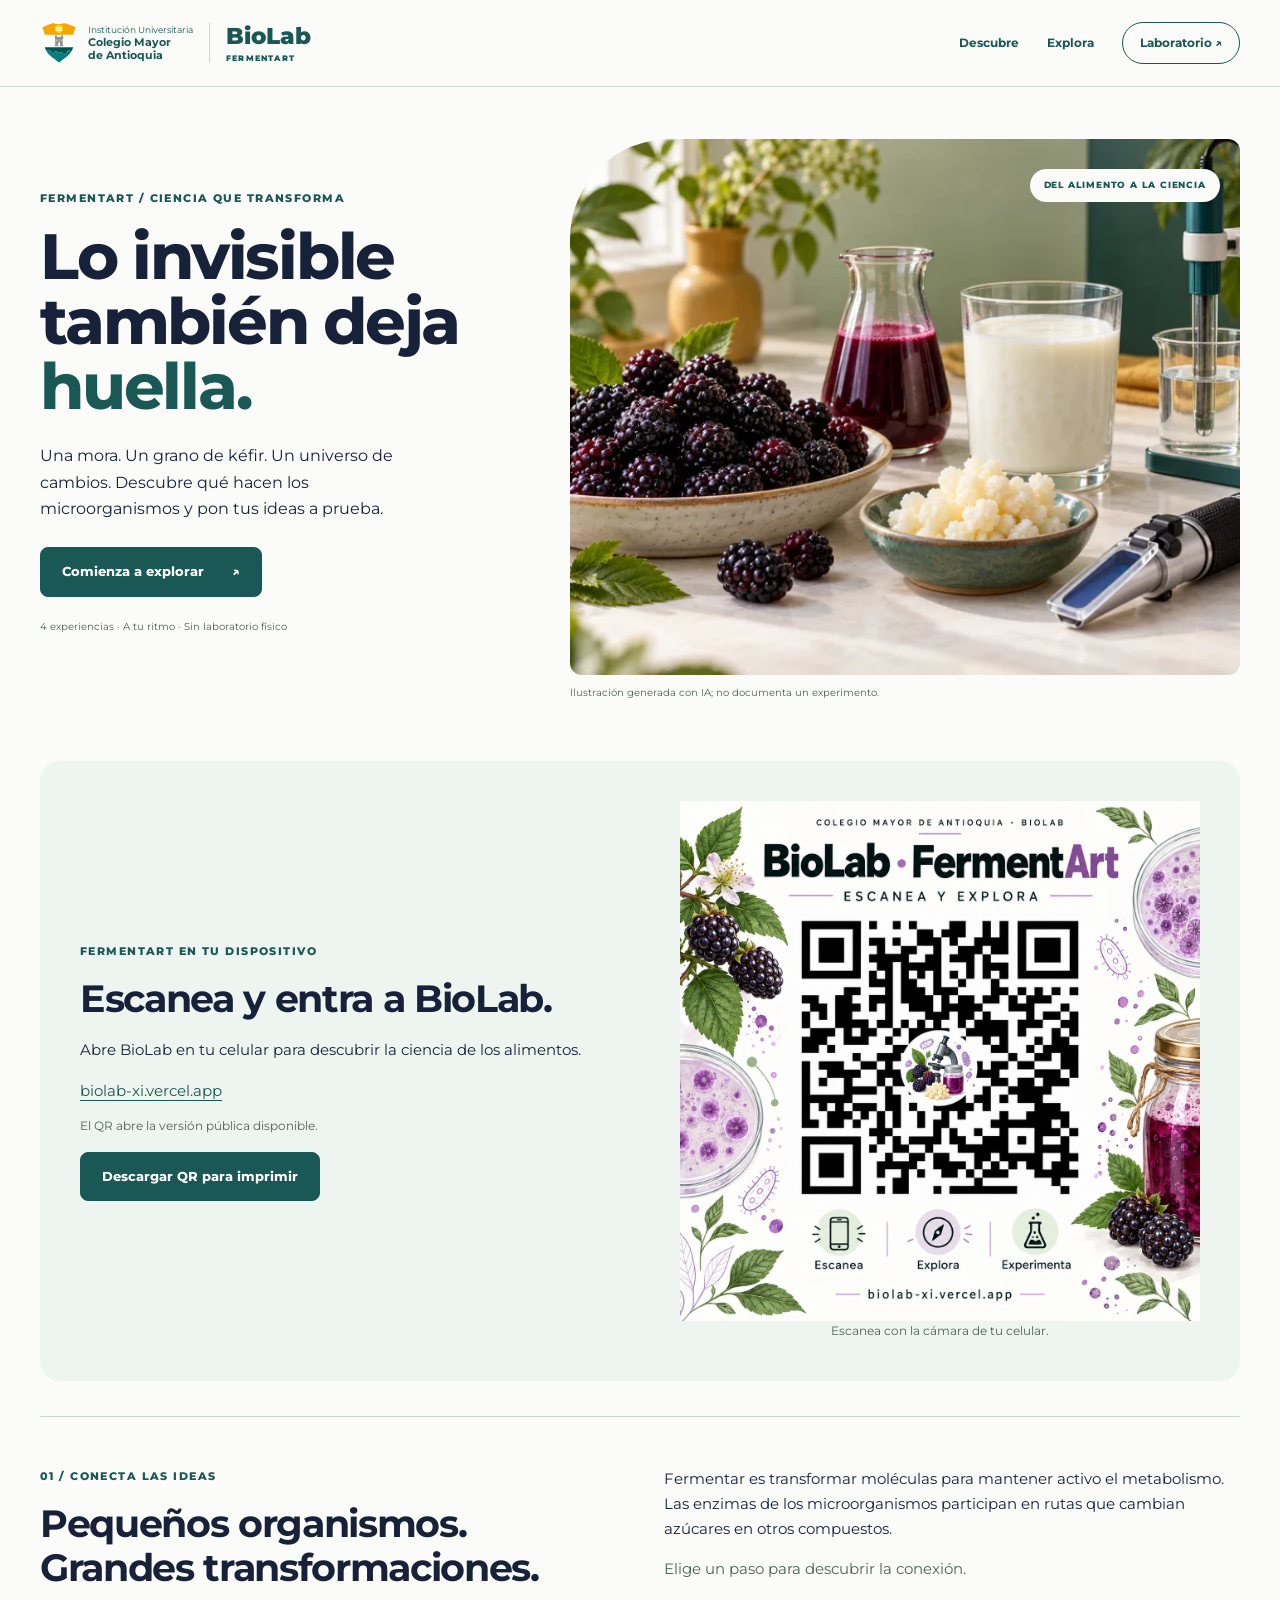
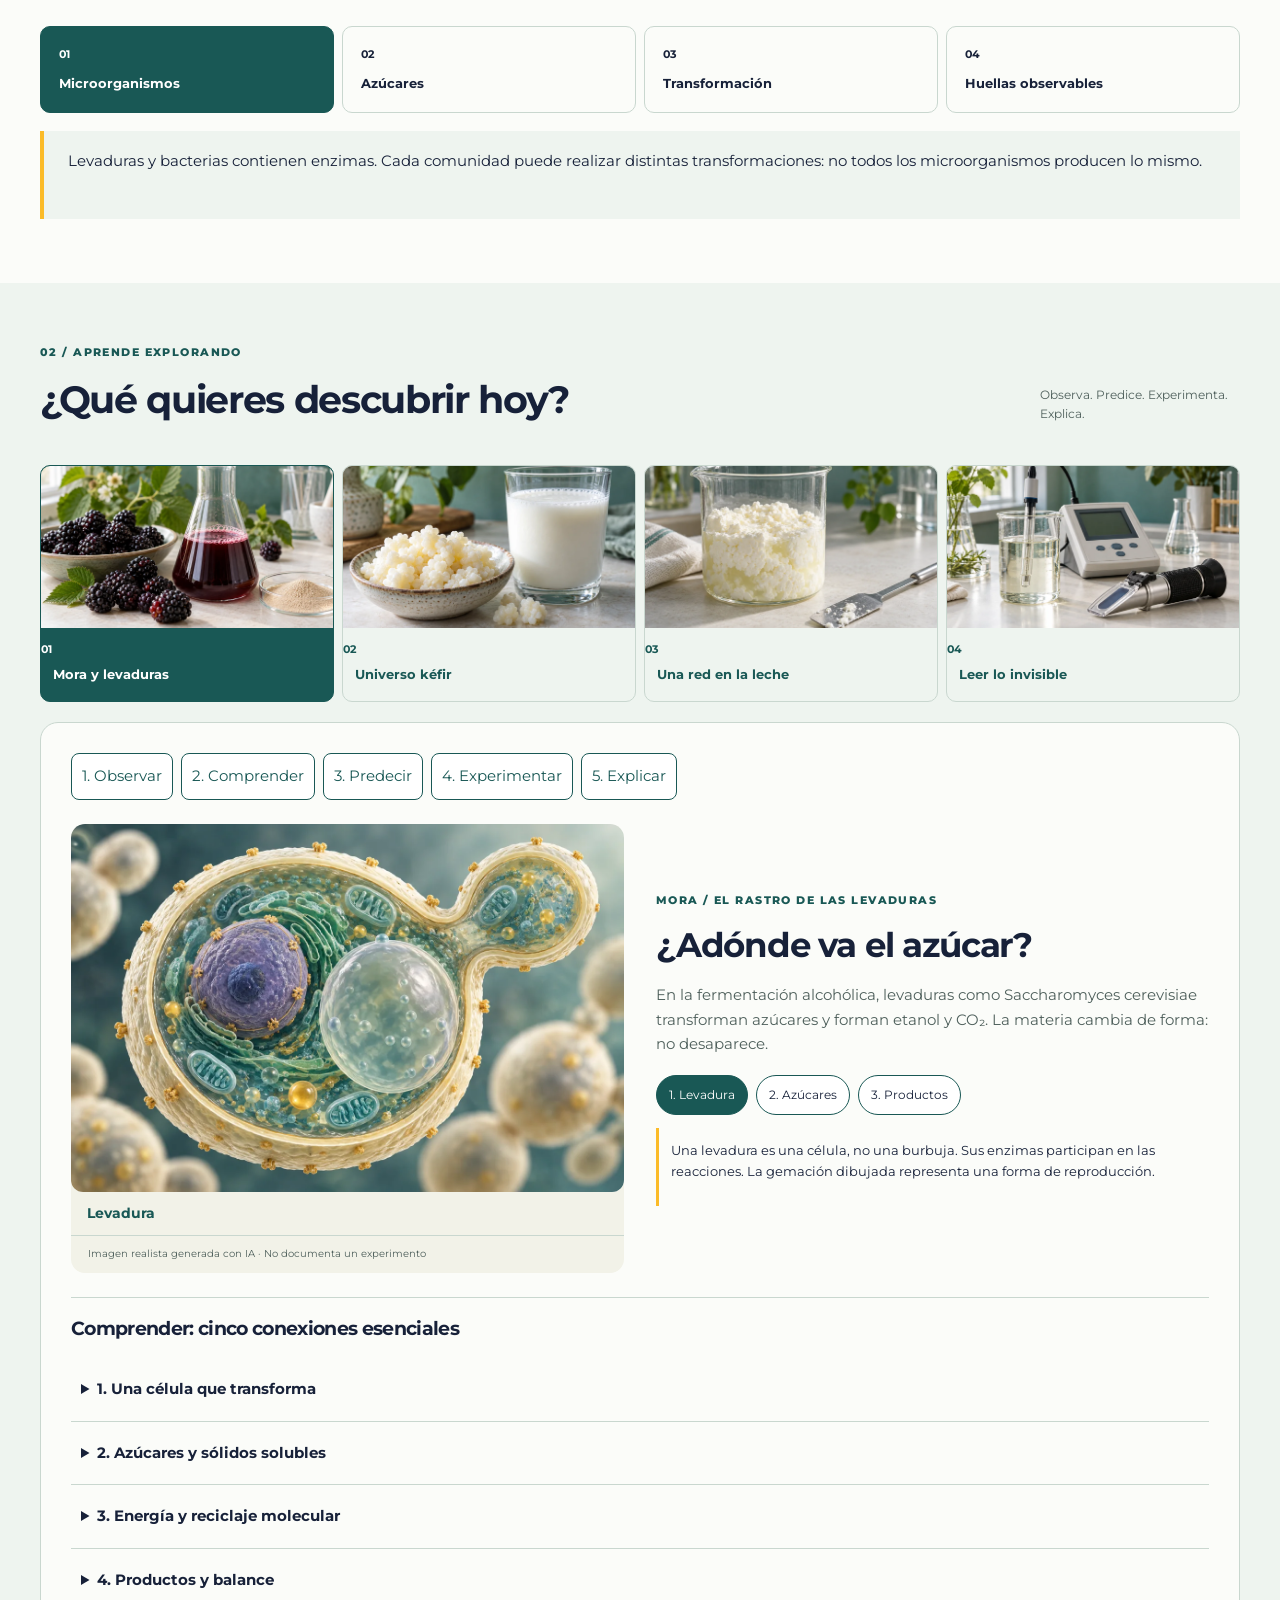
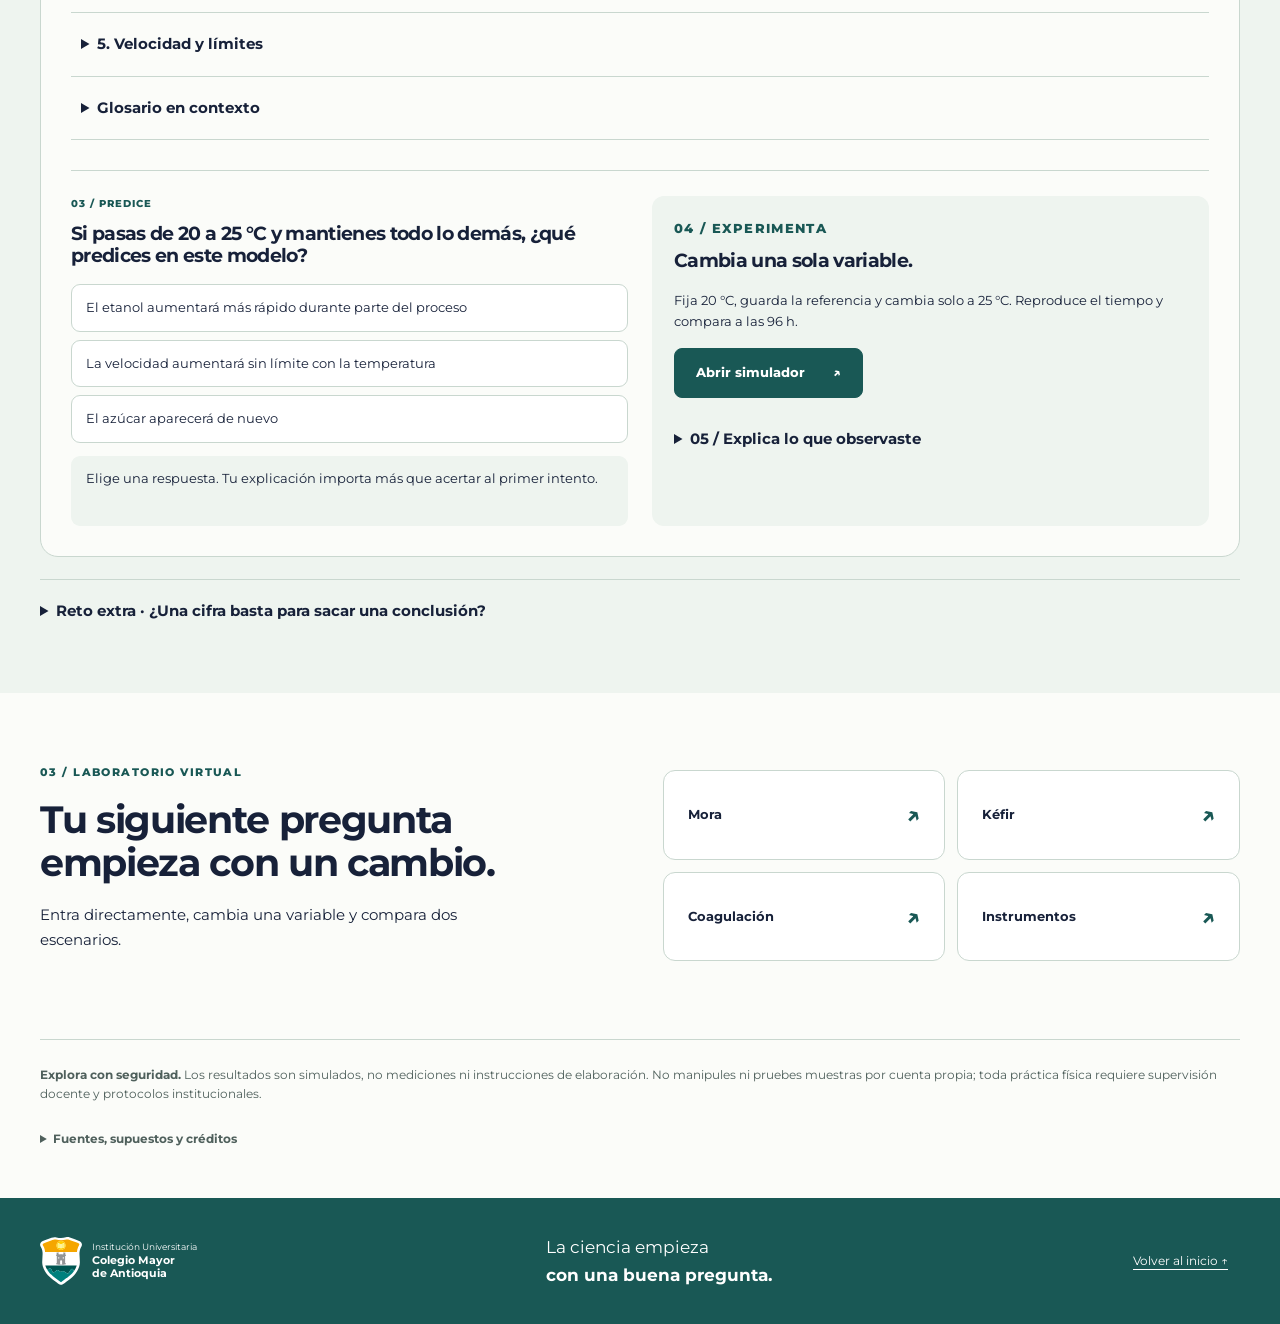
==== commit 975b8a14: "feat: use supplied FermentArt student QR artwork" ====
--- a/index.html
+++ b/index.html
@@ -42,8 +42,8 @@
       </figure>
     </section>
     <section class="wrap qr-access" aria-label="Acceso por código QR">
-      <div><p class="eyebrow">FERMENTART EN TU DISPOSITIVO</p><h2>Escanea y entra a BioLab.</h2><p>Abre BioLab en tu celular para descubrir la ciencia de los alimentos.</p><a href="https://biolab-xi.vercel.app/">biolab-xi.vercel.app</a><p class="muted">El QR abre la versión pública disponible.</p><a class="button primary" href="assets/fermentart-qr-limpio.png" download="FermentArt-QR.png">Descargar QR para imprimir</a></div>
-      <figure><a href="assets/fermentart-qr-limpio.png" target="_blank" aria-label="Ampliar código QR"><img src="assets/fermentart-qr-limpio.png" width="1080" height="1080" alt="QR para abrir https://biolab-xi.vercel.app/"></a><figcaption>Escanea con la cámara de tu celular.</figcaption></figure>
+      <div><p class="eyebrow">FERMENTART EN TU DISPOSITIVO</p><h2>Escanea y entra a BioLab.</h2><p>Abre BioLab en tu celular para descubrir la ciencia de los alimentos.</p><a href="https://biolab-xi.vercel.app/">biolab-xi.vercel.app</a><p class="muted">El QR abre la versión pública disponible.</p><a class="button primary" href="assets/fermentart-qr-estudiantes.png" download="FermentArt-QR.png">Descargar QR para imprimir</a></div>
+      <figure><a href="assets/fermentart-qr-estudiantes.png" target="_blank" aria-label="Ampliar código QR"><img src="assets/fermentart-qr-estudiantes.png" width="1254" height="1254" alt="QR para abrir https://biolab-xi.vercel.app/"></a><figcaption>Escanea con la cámara de tu celular.</figcaption></figure>
     </section>
     <section id="fundamentos" class="intro wrap">
       <div><p class="eyebrow">01 / CONECTA LAS IDEAS</p><h2>Pequeños organismos.<br>Grandes transformaciones.</h2></div>
--- a/assets/fermentart.css
+++ b/assets/fermentart.css
@@ -170,3 +170,5 @@
 .qr-access{display:grid;grid-template-columns:1fr 330px;align-items:center;gap:30px;padding:30px;background:var(--mist);border-radius:20px;margin-bottom:35px}.qr-access figure{margin:0;text-align:center}.qr-access img{display:block;width:300px;height:auto;background:white;margin:auto;border-radius:12px}.qr-access figcaption{font-size:12px}.qr-access .muted{font-size:12px;margin-top:12px}@media(max-width:760px){.qr-access{grid-template-columns:1fr;padding:20px}.qr-access img{width:250px}}
 
 .qr-access{grid-template-columns:1fr 520px;padding:40px;gap:40px}.qr-access img{width:100%;max-width:520px;border-radius:0}.theory-capsules details[open]{display:flow-root;padding:20px 0}.capsule-image{float:none;max-width:650px;margin:16px 0}.theory-capsules details p{max-width:75ch;line-height:1.8}.stage-navigation button{min-height:44px}@media(max-width:900px){.qr-access{grid-template-columns:1fr;gap:20px}}@media(max-width:760px){.qr-access{padding:18px}.qr-access img{width:100%;max-width:none}}
+
+.module-tabs button{overflow:hidden;padding:0 0 15px}.module-tabs button img{display:block;width:100%;height:auto;aspect-ratio:1.8;object-fit:cover;margin-bottom:12px}.module-tabs button span{padding-inline:12px}.visual-title{margin:0;padding:10px 16px;font-weight:700;color:var(--green);font-size:14px}.diagram img{aspect-ratio:1.5;object-fit:contain;background:white}
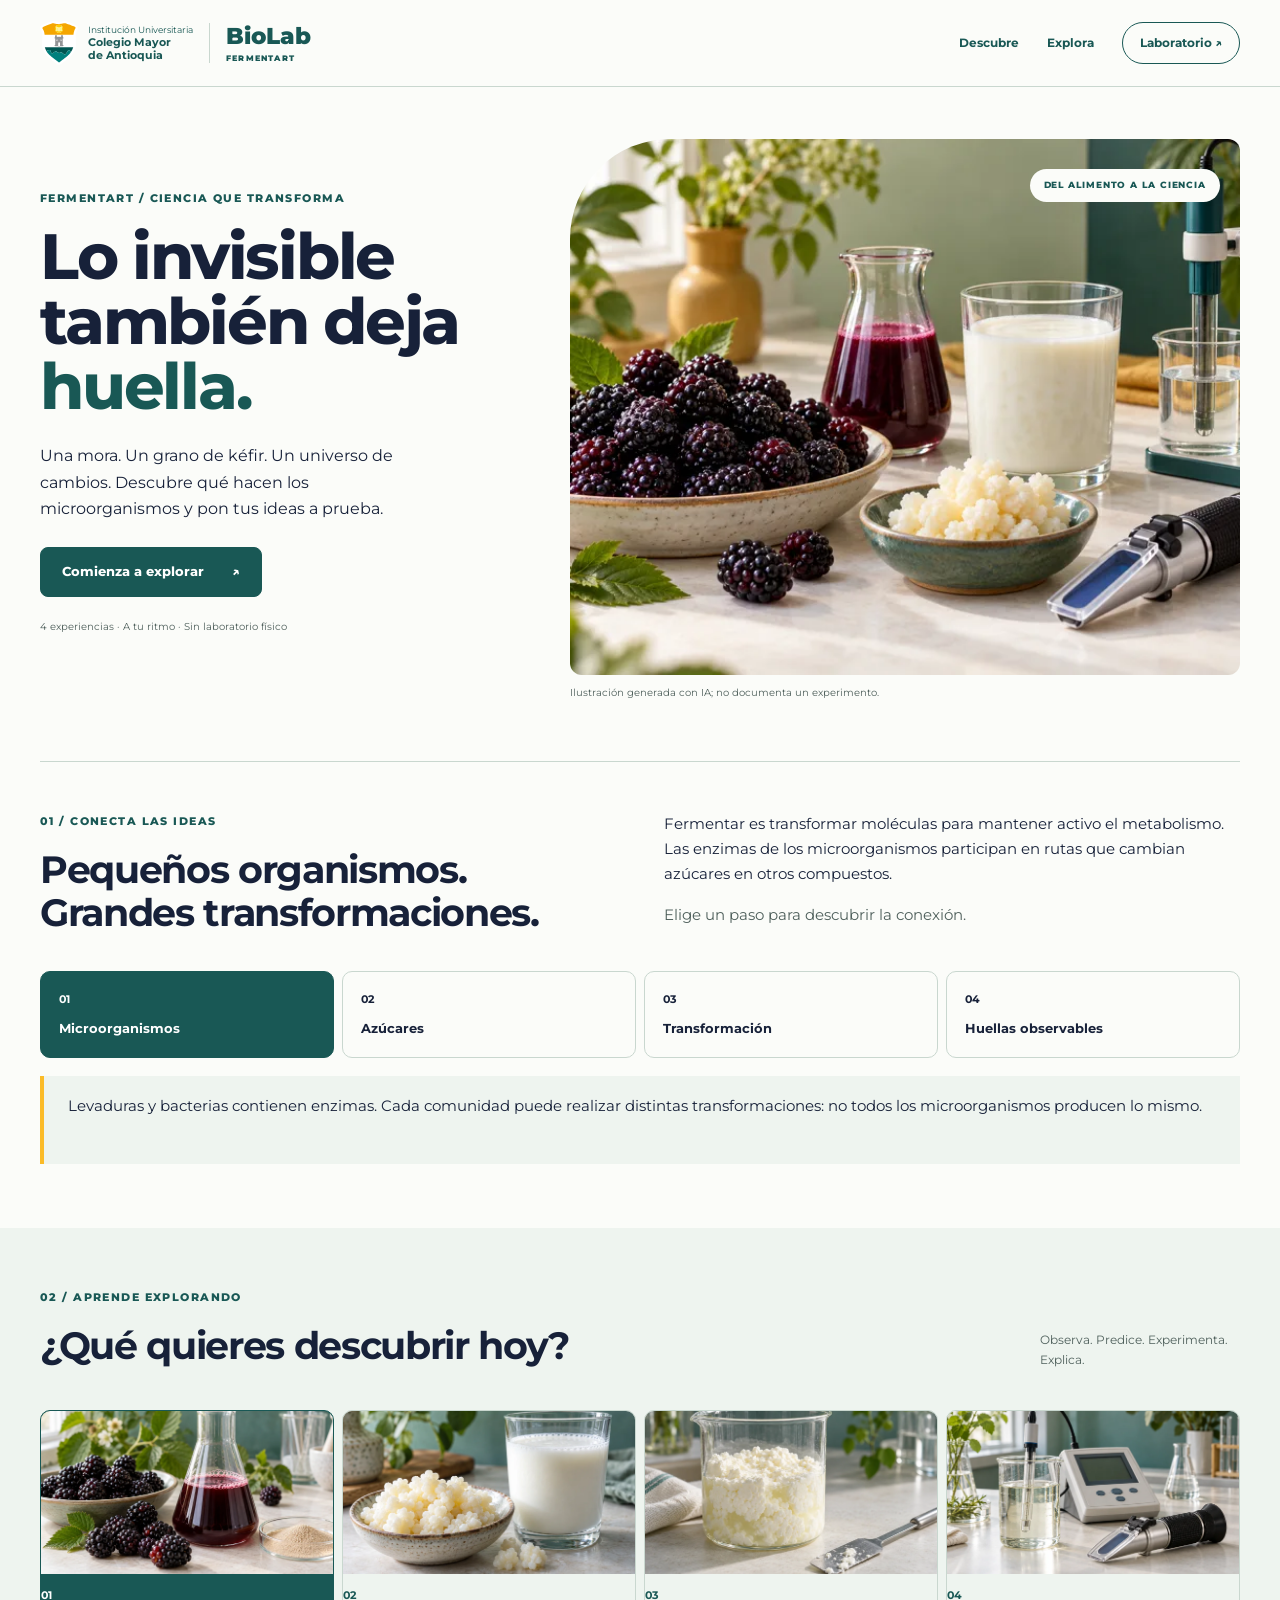
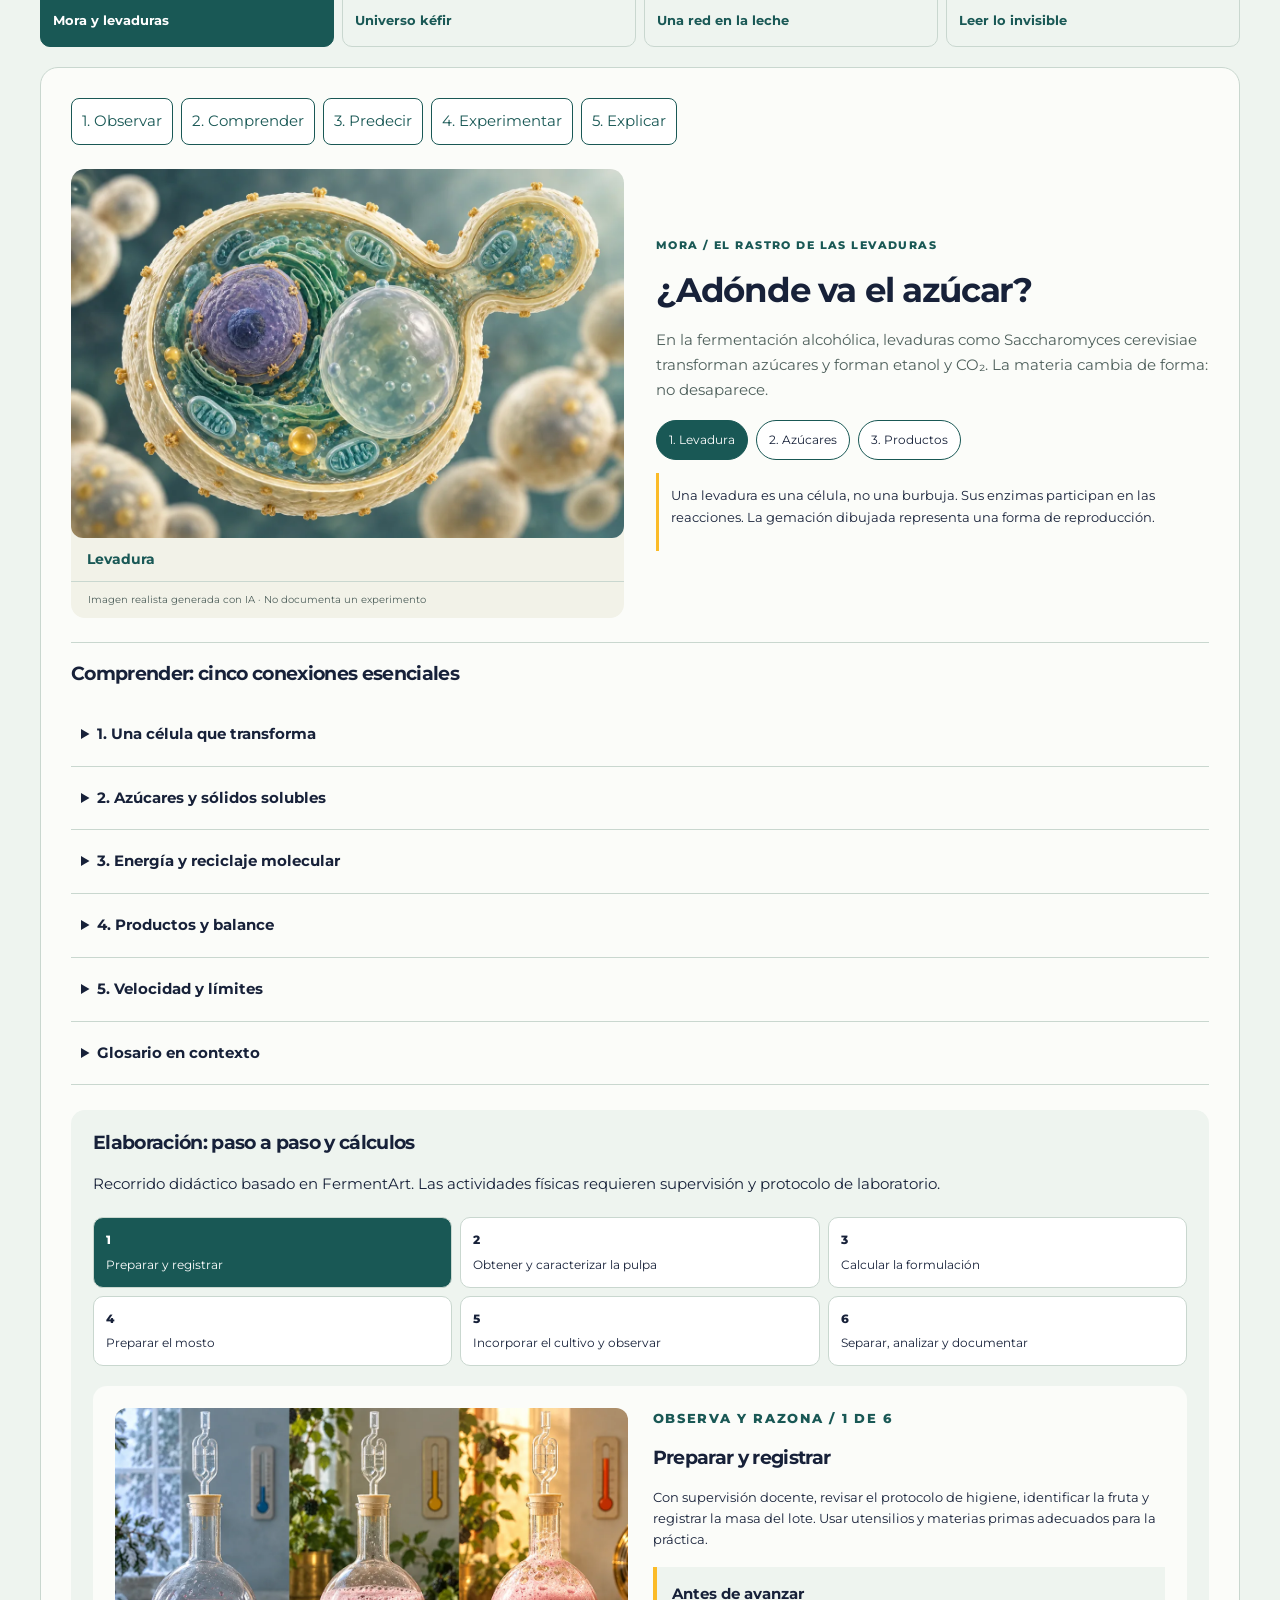
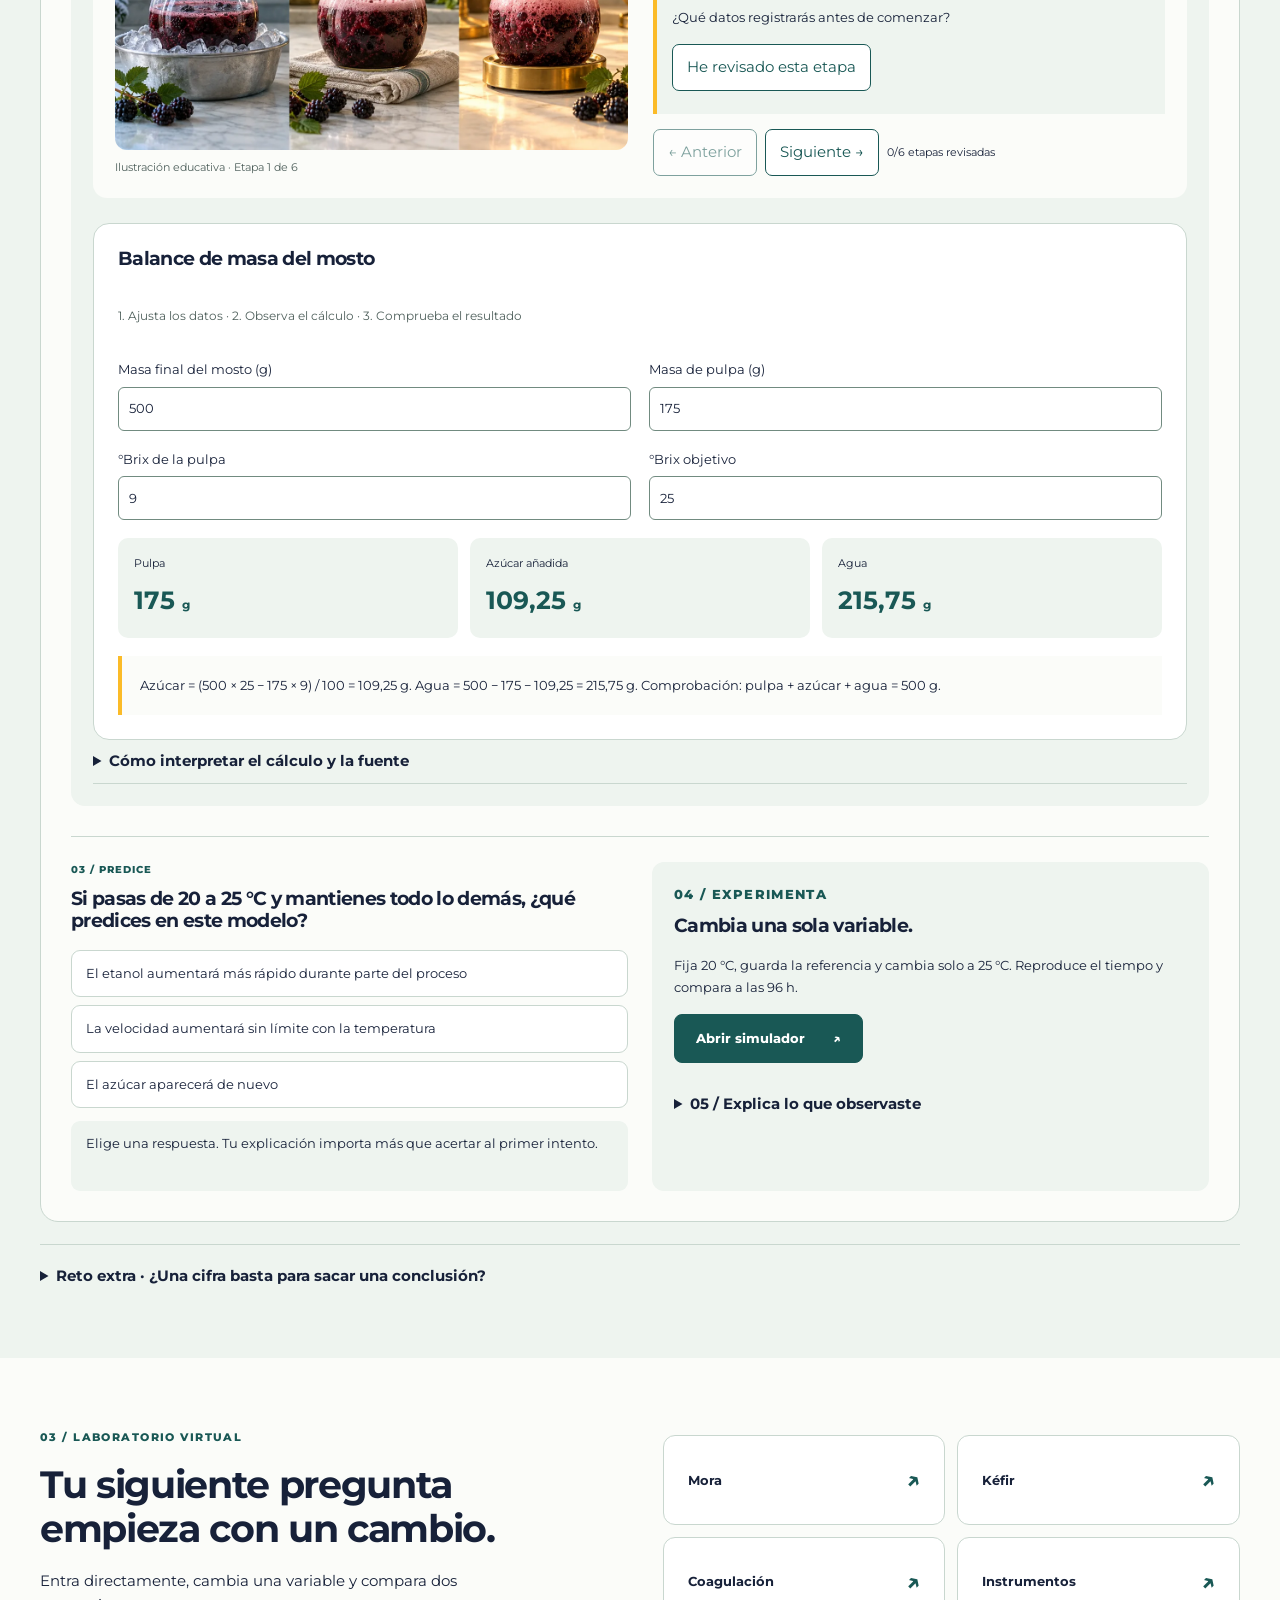
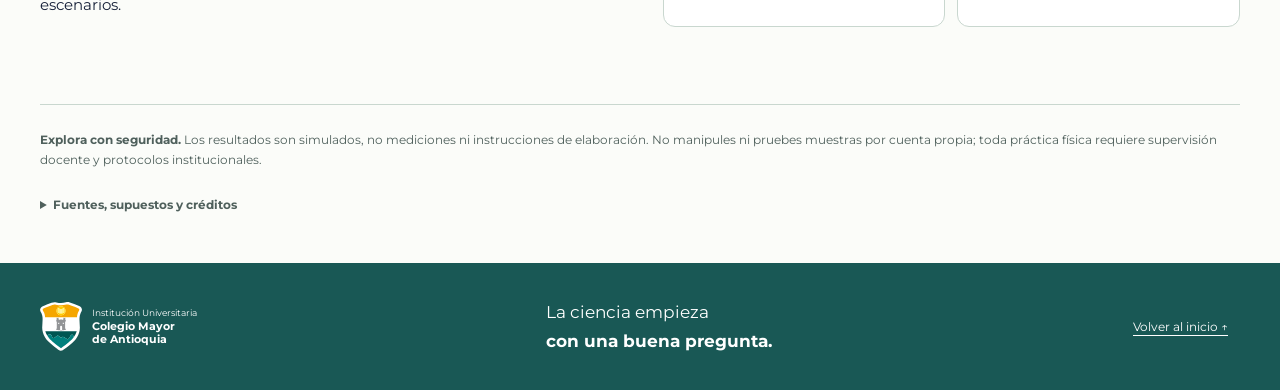
==== commit 9bec72a8: "fix: remove QR access section from homepage" ====
--- a/index.html
+++ b/index.html
@@ -41,11 +41,7 @@
         <figcaption>Ilustración generada con IA; no documenta un experimento.</figcaption>
       </figure>
     </section>
-    <section class="wrap qr-access" aria-label="Acceso por código QR">
-      <div><p class="eyebrow">FERMENTART EN TU DISPOSITIVO</p><h2>Escanea y entra a BioLab.</h2><p>Abre BioLab en tu celular para descubrir la ciencia de los alimentos.</p><a href="https://biolab-xi.vercel.app/">biolab-xi.vercel.app</a><p class="muted">El QR abre la versión pública disponible.</p><a class="button primary" href="assets/fermentart-qr-estudiantes.png" download="FermentArt-QR.png">Descargar QR para imprimir</a></div>
-      <figure><a href="assets/fermentart-qr-estudiantes.png" target="_blank" aria-label="Ampliar código QR"><img src="assets/fermentart-qr-estudiantes.png" width="1254" height="1254" alt="QR para abrir https://biolab-xi.vercel.app/"></a><figcaption>Escanea con la cámara de tu celular.</figcaption></figure>
-    </section>
-    <section id="fundamentos" class="intro wrap">
+<section id="fundamentos" class="intro wrap">
       <div><p class="eyebrow">01 / CONECTA LAS IDEAS</p><h2>Pequeños organismos.<br>Grandes transformaciones.</h2></div>
       <div><p>Fermentar es transformar moléculas para mantener activo el metabolismo. Las enzimas de los microorganismos participan en rutas que cambian azúcares en otros compuestos.</p><p class="muted">Elige un paso para descubrir la conexión.</p></div>
       <div class="concept-steps" aria-label="Etapas conceptuales de la fermentación">
--- a/assets/fermentart.css
+++ b/assets/fermentart.css
@@ -172,3 +172,7 @@
 .qr-access{grid-template-columns:1fr 520px;padding:40px;gap:40px}.qr-access img{width:100%;max-width:520px;border-radius:0}.theory-capsules details[open]{display:flow-root;padding:20px 0}.capsule-image{float:none;max-width:650px;margin:16px 0}.theory-capsules details p{max-width:75ch;line-height:1.8}.stage-navigation button{min-height:44px}@media(max-width:900px){.qr-access{grid-template-columns:1fr;gap:20px}}@media(max-width:760px){.qr-access{padding:18px}.qr-access img{width:100%;max-width:none}}
 
 .module-tabs button{overflow:hidden;padding:0 0 15px}.module-tabs button img{display:block;width:100%;height:auto;aspect-ratio:1.8;object-fit:cover;margin-bottom:12px}.module-tabs button span{padding-inline:12px}.visual-title{margin:0;padding:10px 16px;font-weight:700;color:var(--green);font-size:14px}.diagram img{aspect-ratio:1.5;object-fit:contain;background:white}
+
+.procedure{margin-top:25px;padding:22px;background:var(--mist);border-radius:14px}.procedure details{border-bottom:1px solid var(--line)}.calculation{display:grid;grid-template-columns:1fr 1fr;gap:15px;margin-top:25px}.calculation h4,.calculation output{grid-column:1/-1}.calculation label{font-size:13px}.calculation input{display:block;margin-top:6px}.calculation output{padding:18px;background:white;border-left:4px solid var(--gold);line-height:1.8}@media(max-width:760px){.calculation{grid-template-columns:1fr}.procedure{padding:15px}}
+
+.process-track{display:grid;grid-template-columns:repeat(3,1fr);gap:8px;margin:20px 0}.process-track button{background:white;border:1px solid var(--line);border-radius:10px;padding:12px;text-align:left;font-size:12px;min-height:64px}.process-track button span{display:block;font-weight:800;margin-bottom:5px}.process-track button[aria-pressed=true]{background:var(--green);color:white}.process-track button.visited:after{content:" ✓"}.process-stage{display:grid;grid-template-columns:1fr 1fr;gap:25px;background:var(--paper);padding:22px;border-radius:14px}.process-stage img{width:100%;height:auto;border-radius:12px}.process-stage figure{margin:0}.process-stage figcaption{font-size:11px}.process-stage p{font-size:13px}.step-check{background:var(--mist);border-left:4px solid var(--gold);padding:15px}.step-check button,.step-controls button{padding:10px 14px;border:1px solid var(--green);border-radius:7px;background:white;color:var(--green);min-height:44px}.step-controls{display:flex;gap:8px;flex-wrap:wrap;align-items:center;margin-top:15px}.step-controls span{font-size:11px}.review-status{margin:8px 0 0}.calculation-redesign{background:white;border:1px solid var(--line);border-radius:16px;padding:24px;gap:18px}.calc-intro{grid-column:1/-1;color:var(--muted);font-size:12px}.calc-cards{grid-column:1/-1;display:grid;grid-template-columns:repeat(3,1fr);gap:12px}.calc-cards>div{background:var(--mist);border-radius:10px;padding:16px}.calc-cards small{display:block;font-size:11px}.calc-cards strong{display:block;font-size:25px;color:var(--green);margin-top:8px}.calc-cards strong span{font-size:12px}.calculation-redesign output{font-size:13px;background:var(--paper)}@media(max-width:760px){.process-track{grid-template-columns:1fr 1fr}.process-stage{grid-template-columns:1fr;padding:15px}.calculation-redesign{padding:15px}.calc-cards{grid-template-columns:1fr}.calc-cards strong{font-size:23px}}
